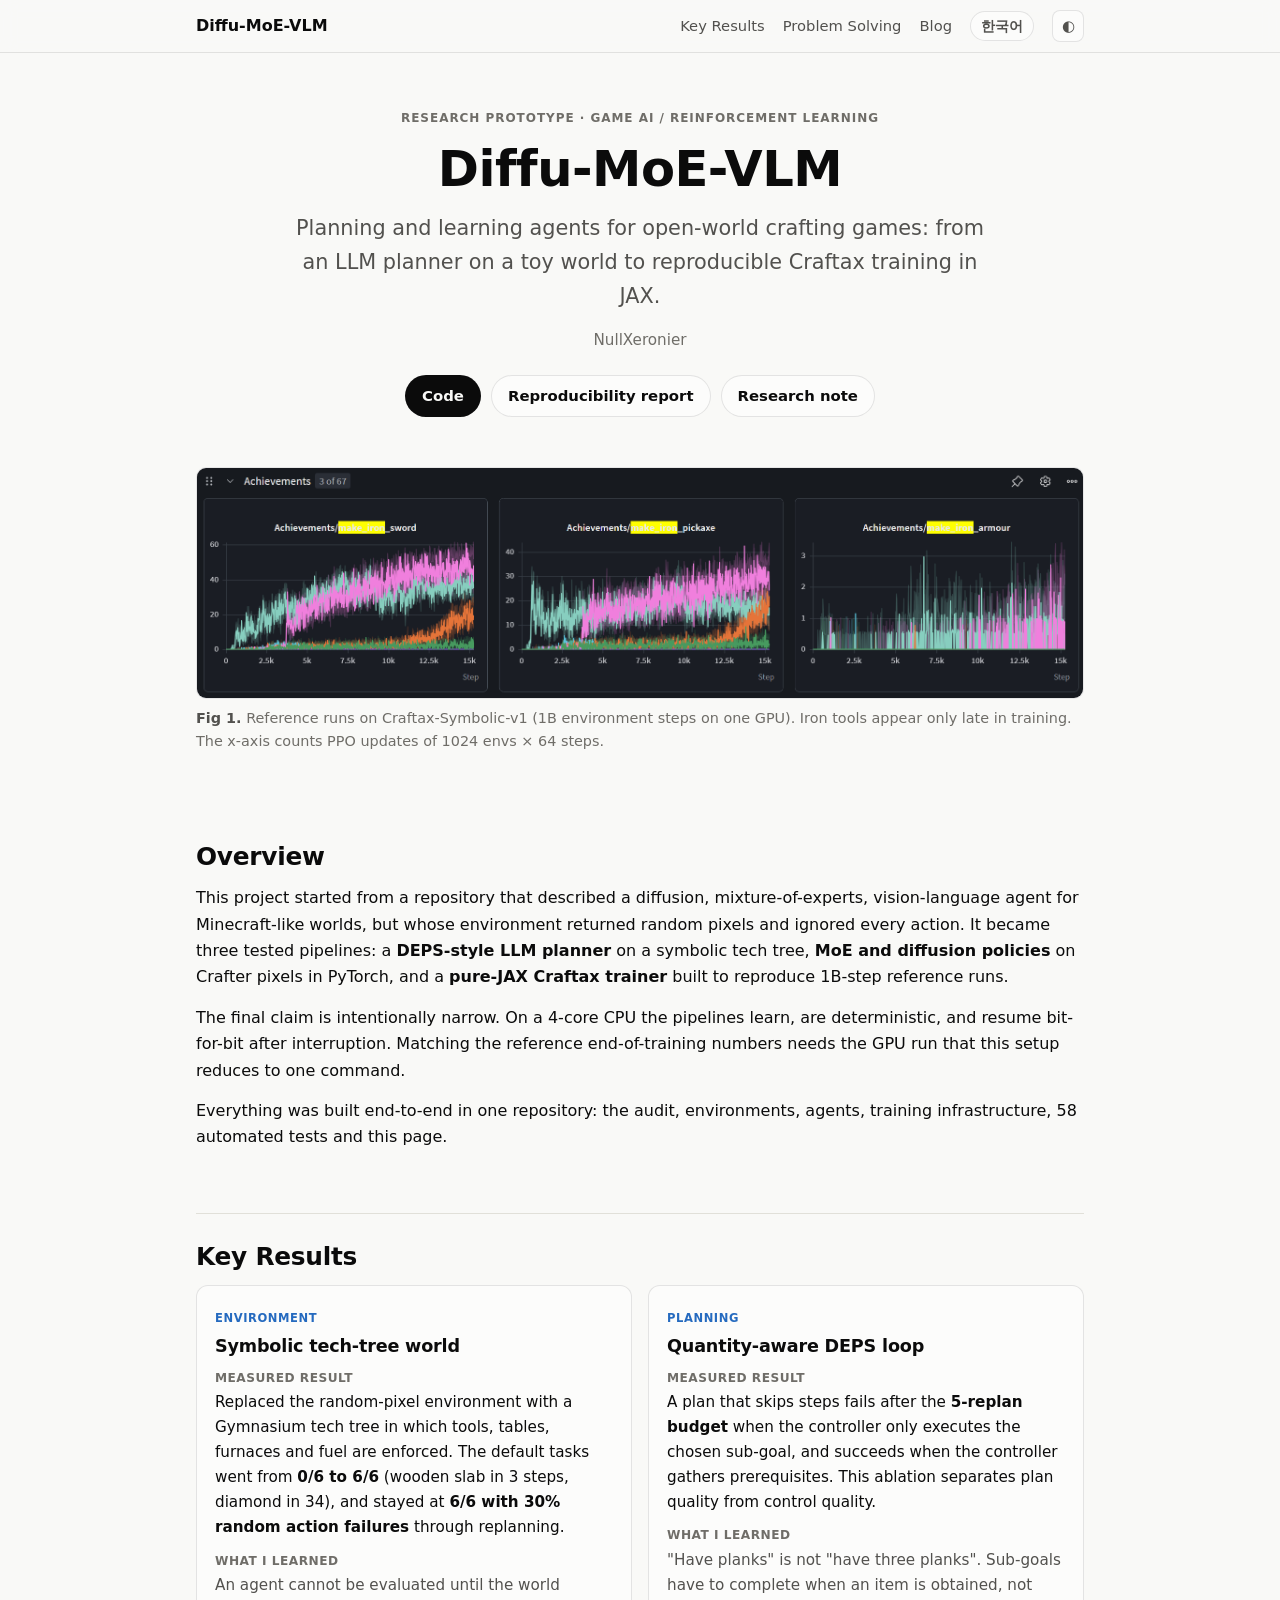
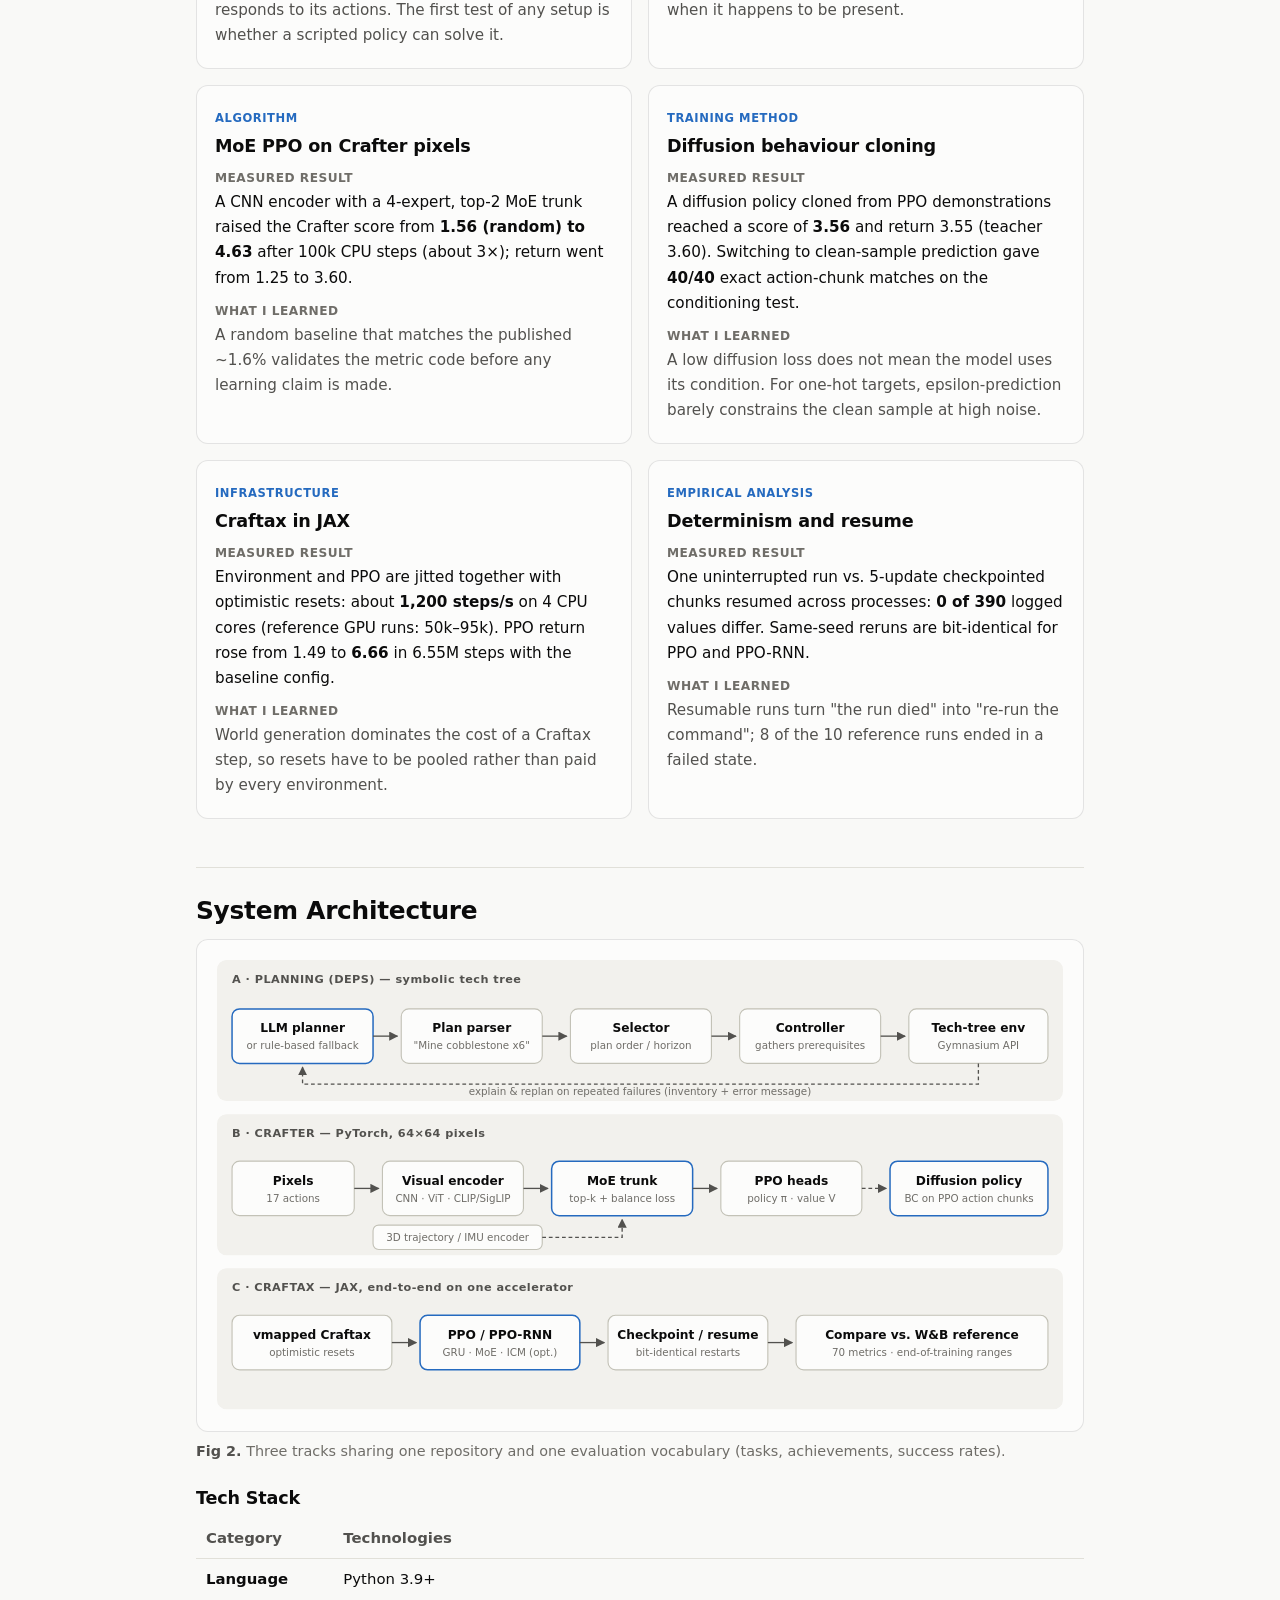
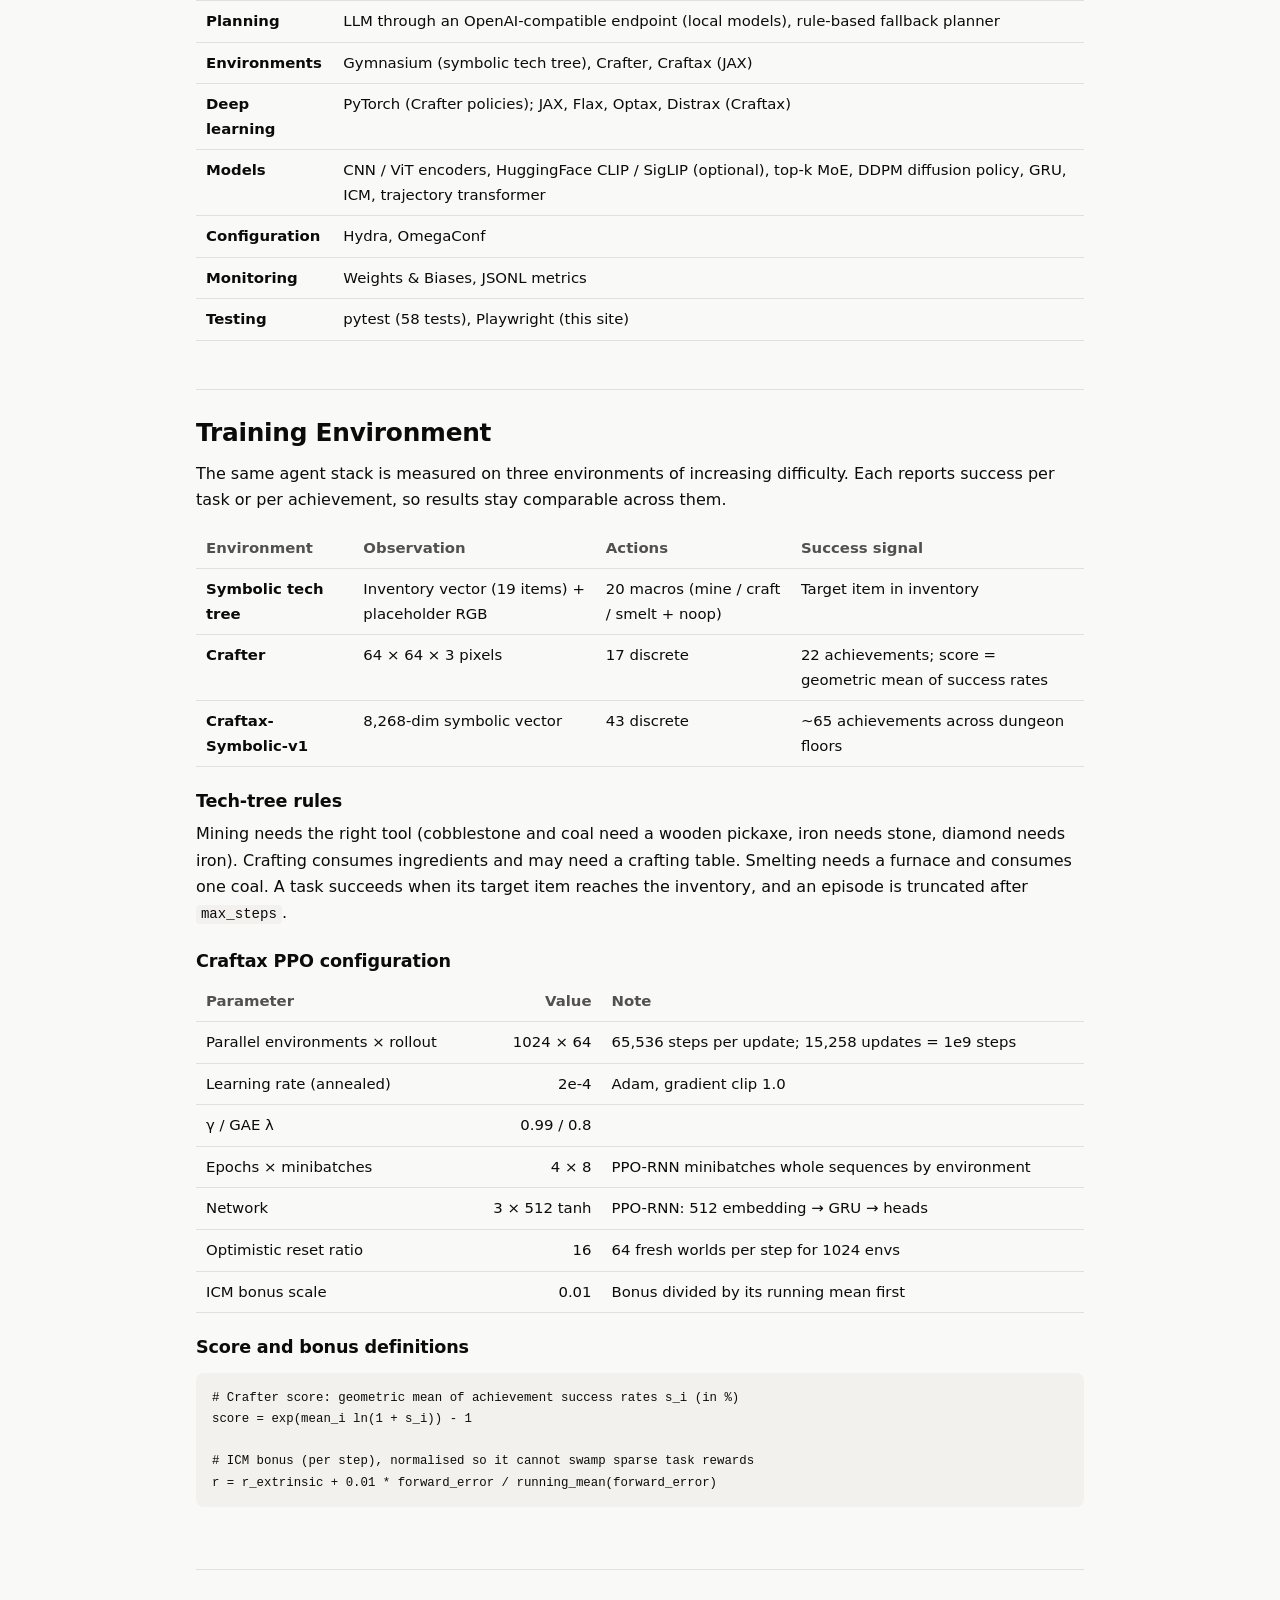
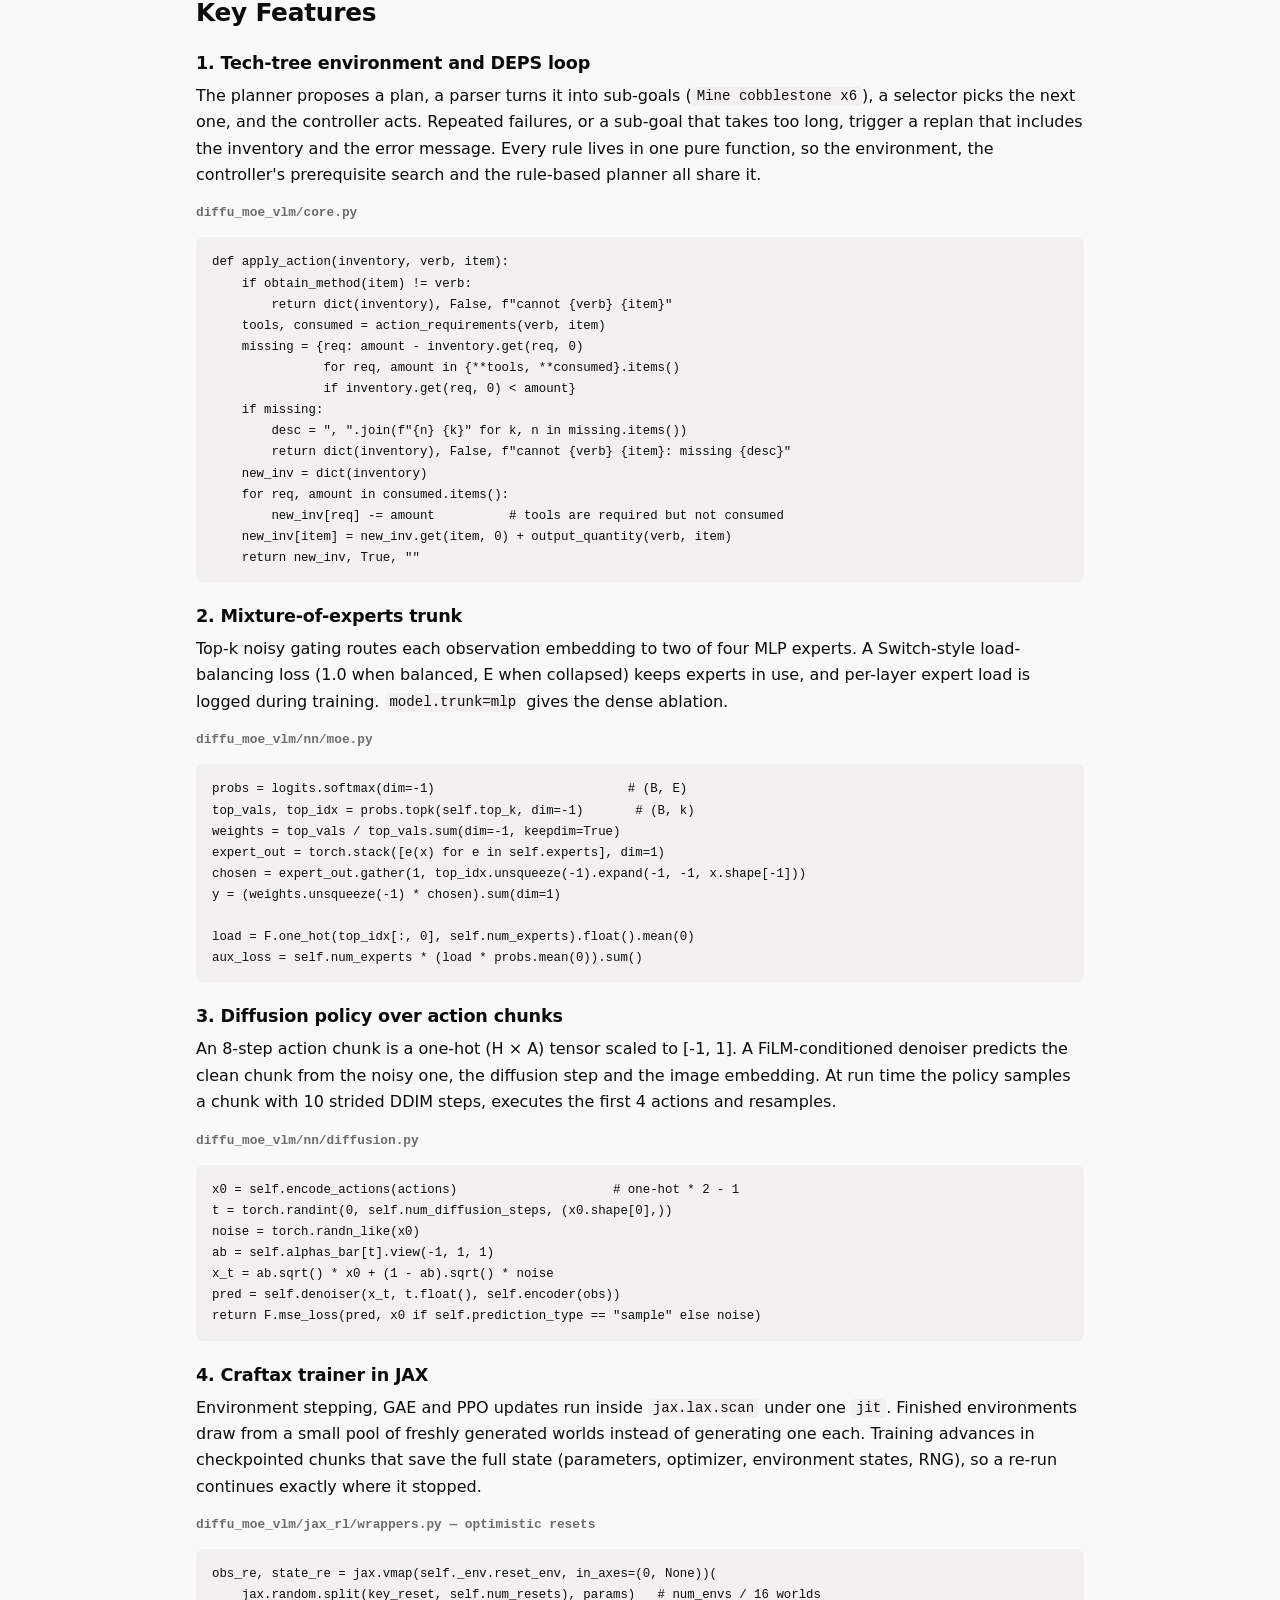
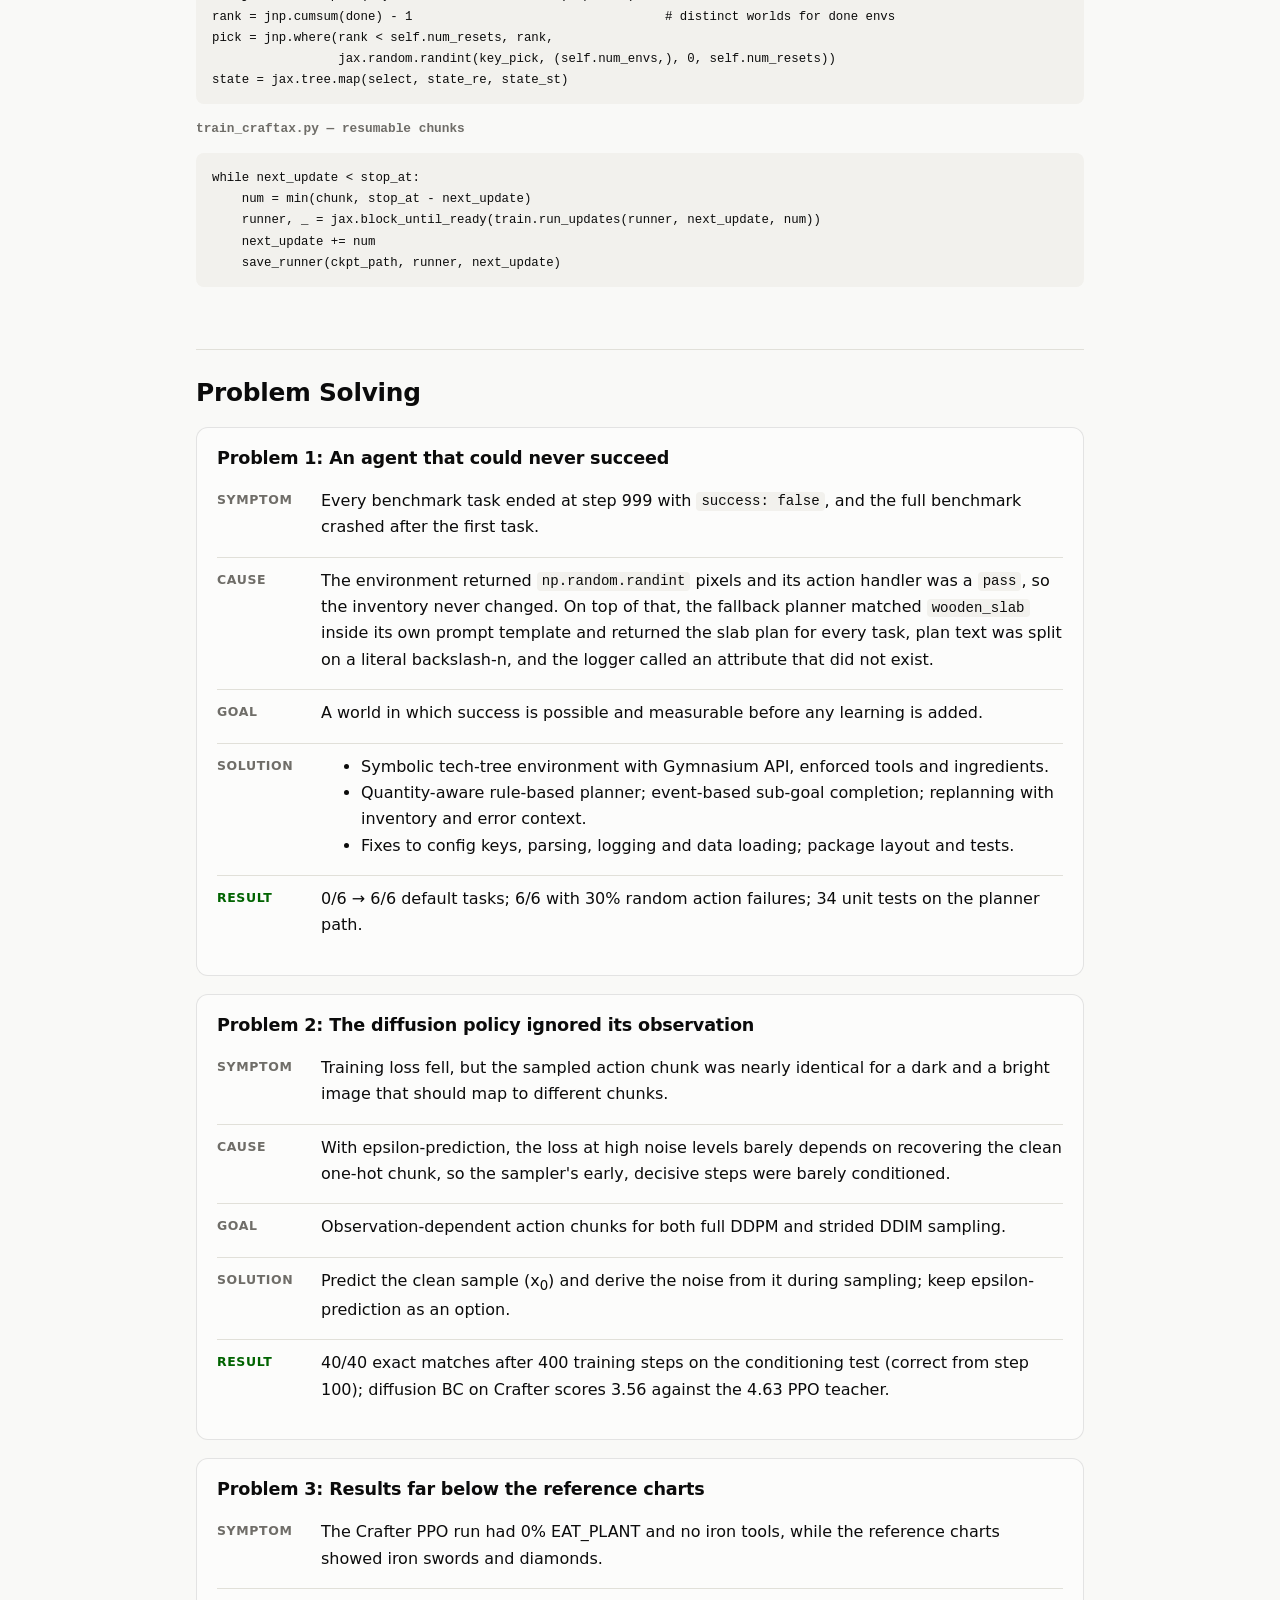
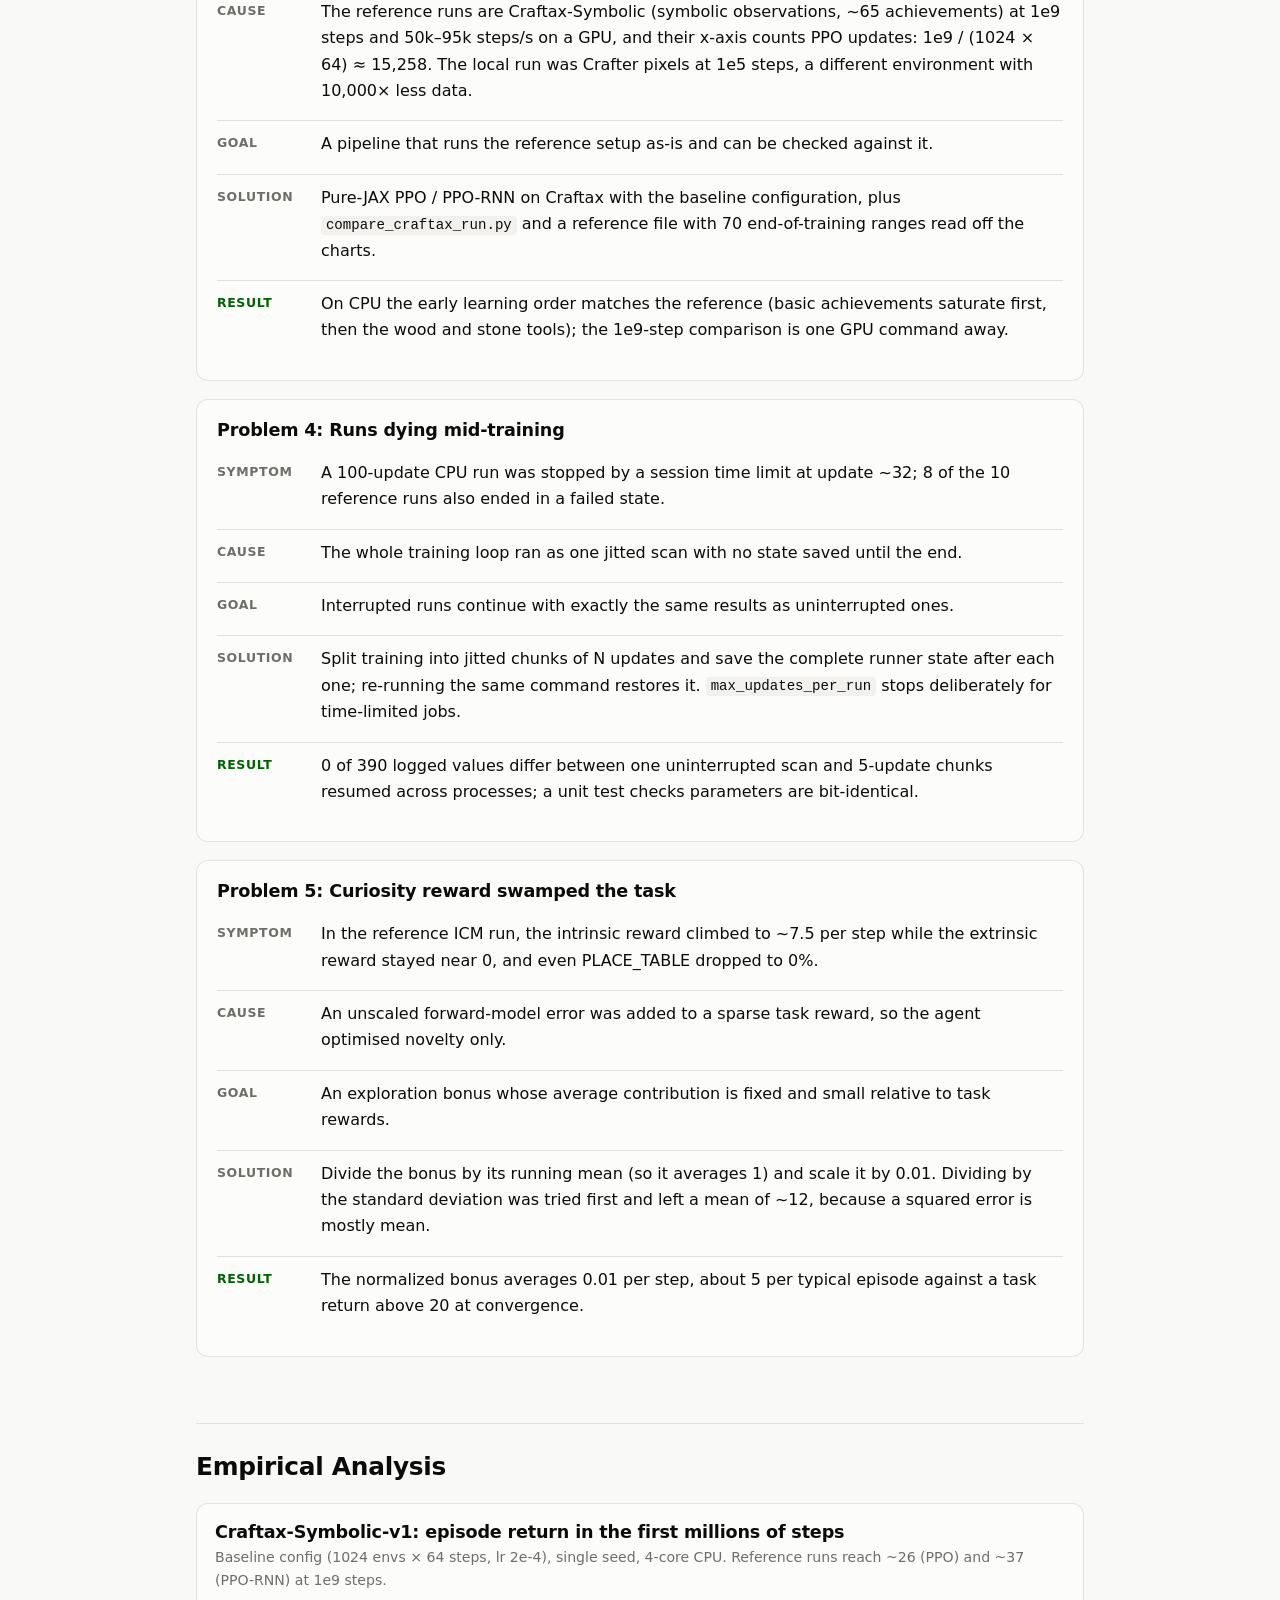
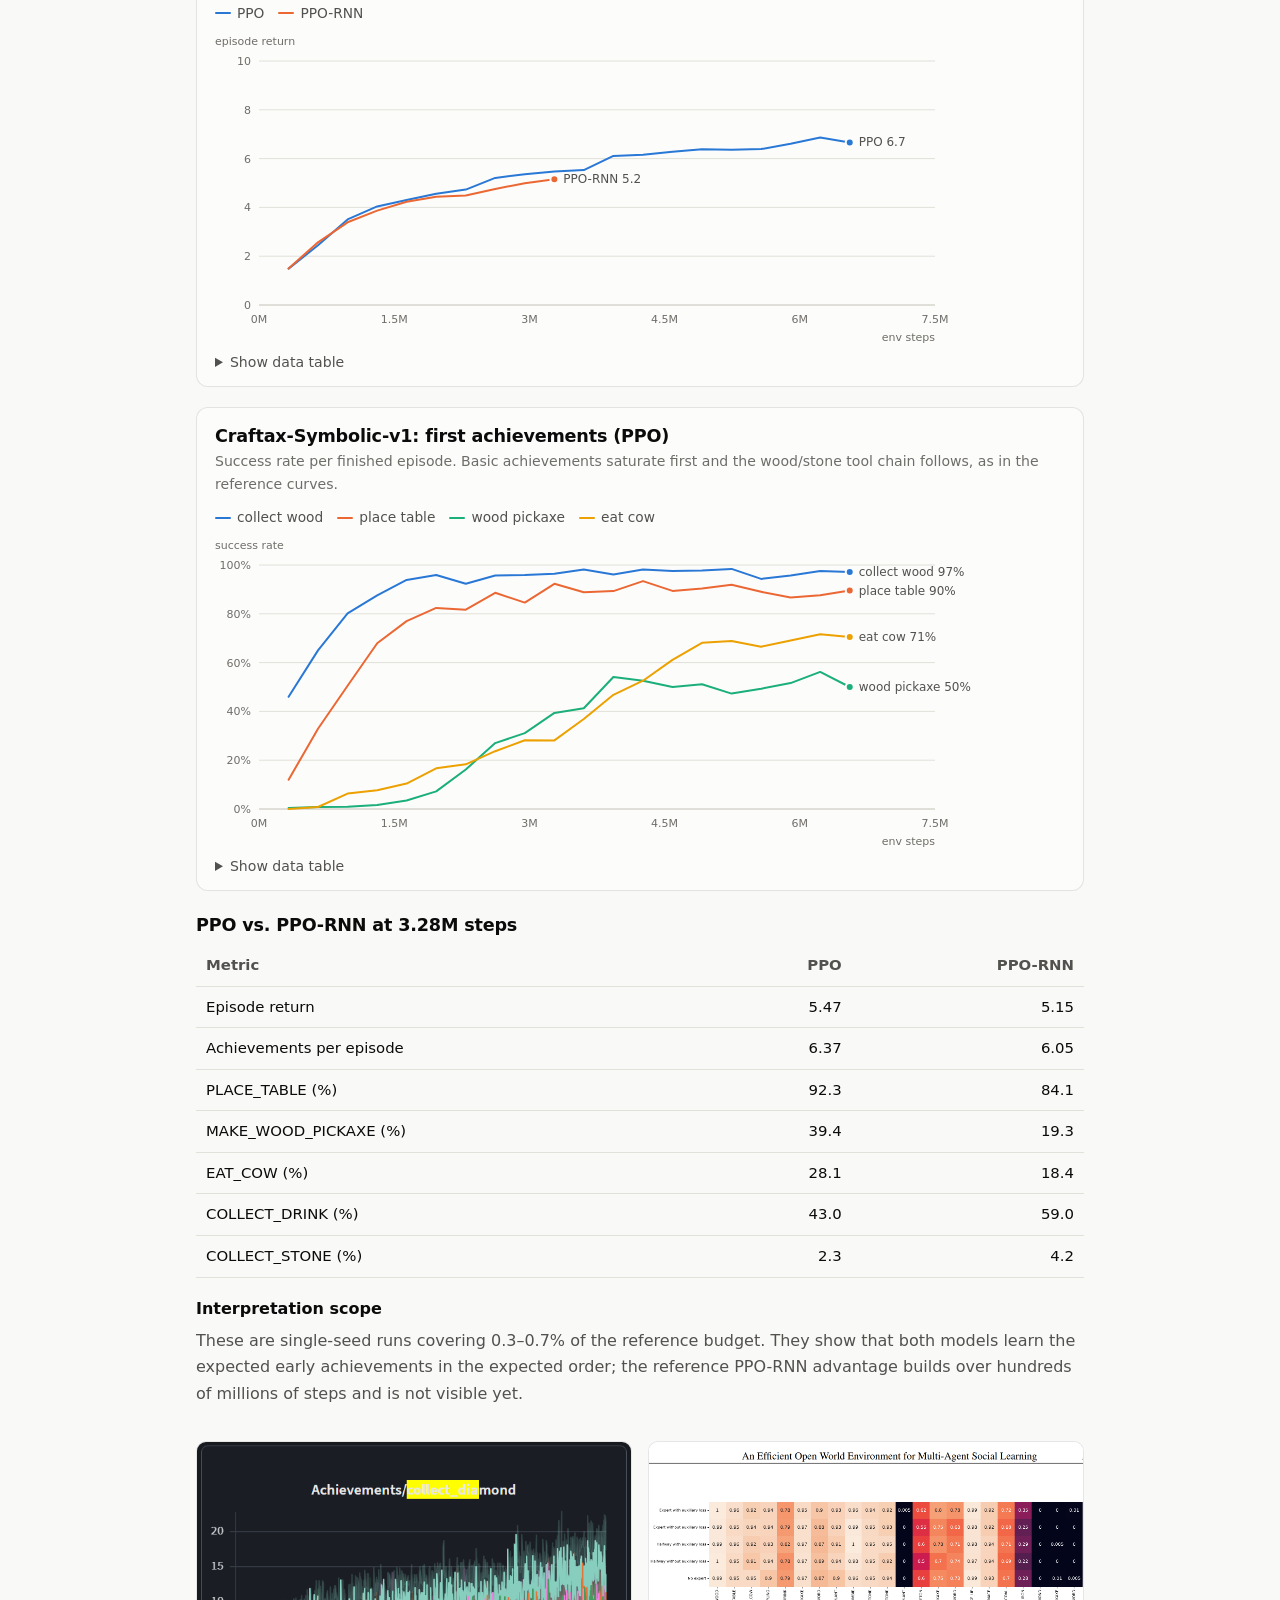
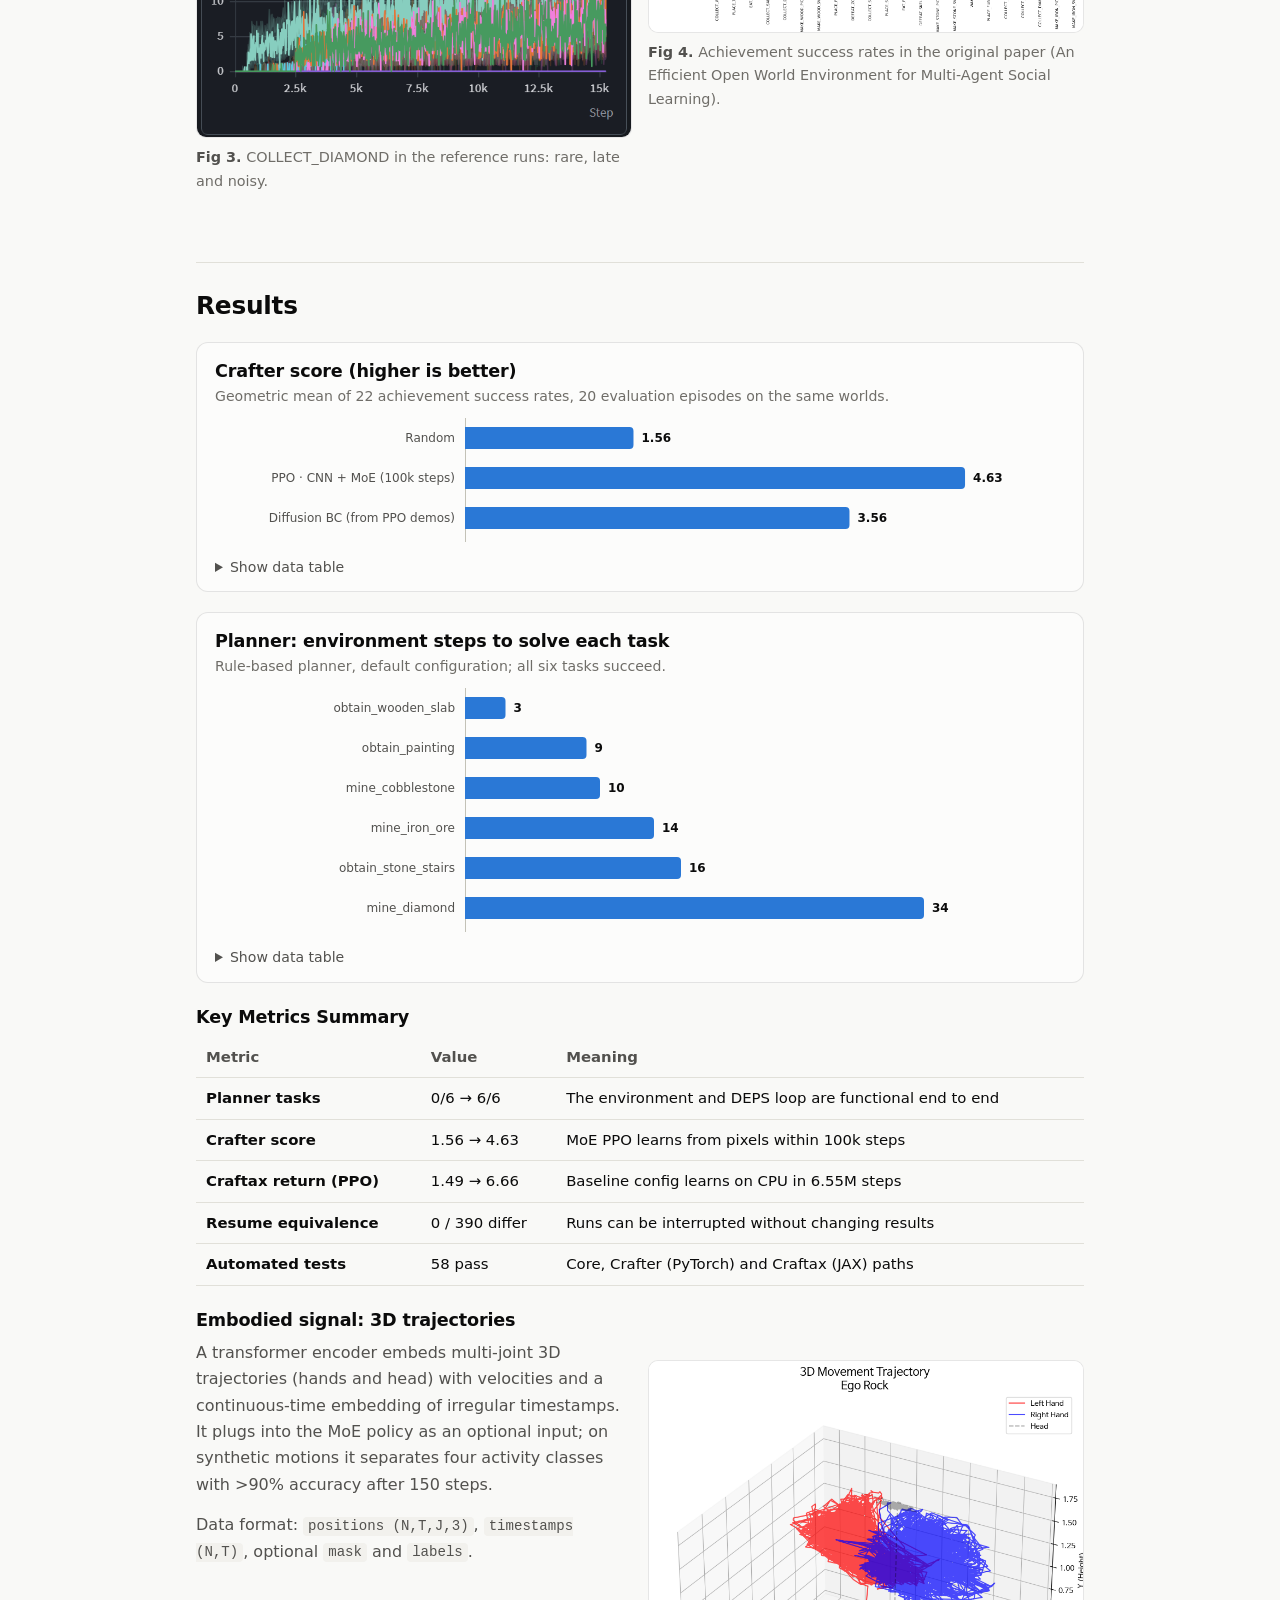
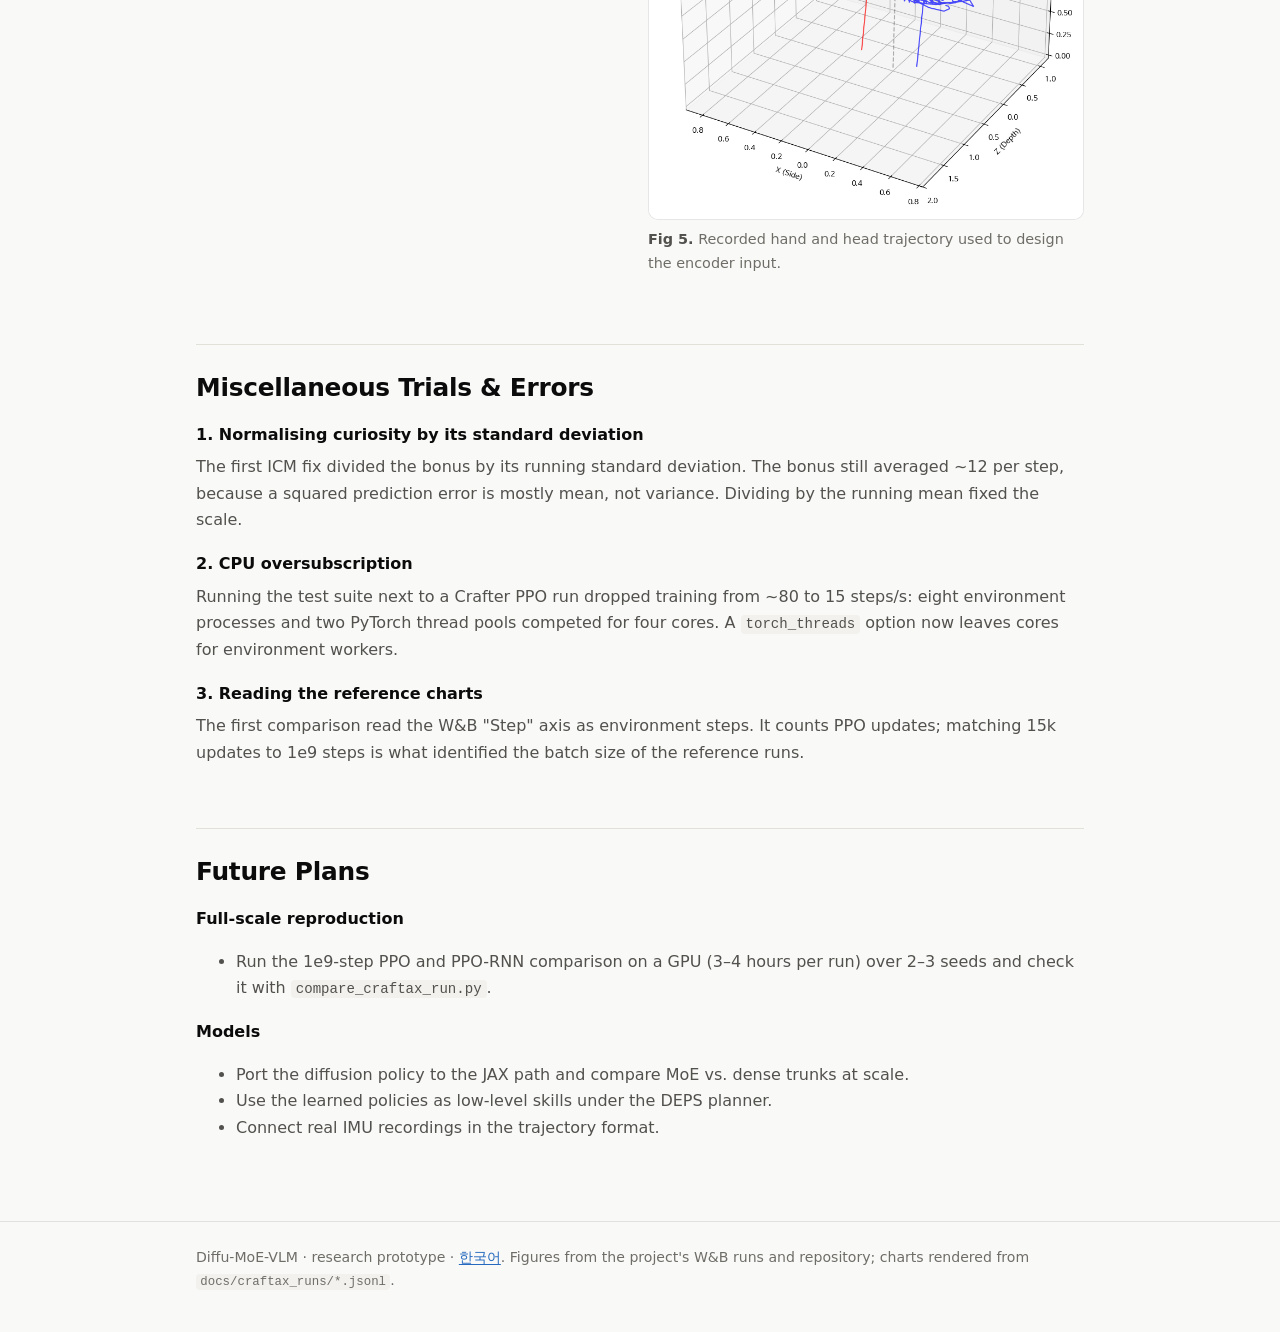
==== docs/index.html @ ada563ae "Match reference page formats and add Korean versions - Project page follows the reference project-pa" ====
<!doctype html>
<html lang="en">
<head>
<meta charset="utf-8">
<meta name="viewport" content="width=device-width, initial-scale=1">
<title>Diffu-MoE-VLM</title>
<meta name="description" content="Planning and learning agents for open-world crafting games: a DEPS-style LLM planner, MoE / diffusion policies on Crafter, and a reproducible Craftax pipeline in JAX.">
<link rel="icon" href="data:,">
<link rel="alternate" hreflang="ko" href="ko/">
<link rel="stylesheet" href="assets/site.css">
<script>try{var t=localStorage.getItem("theme");if(t)document.documentElement.setAttribute("data-theme",t);}catch(e){}</script>
</head>
<body>
<nav class="nav" aria-label="Main">
  <div class="wrap">
    <a class="brand" href="./">Diffu-MoE-VLM</a>
    <a class="link optional" href="#key-results">Key Results</a>
    <a class="link optional" href="#problem-solving">Problem Solving</a>
    <a class="link" href="blog/">Blog</a>
    <a class="lang-switch" href="ko/" hreflang="ko" lang="ko">한국어</a>
    <button class="theme-toggle" type="button" aria-label="Toggle dark mode">◐</button>
  </div>
</nav>

<header class="hero">
  <div class="wrap">
    <div class="kicker">Research prototype · Game AI / Reinforcement learning</div>
    <h1>Diffu-MoE-VLM</h1>
    <p class="subtitle">Planning and learning agents for open-world crafting games: from an LLM planner on a toy world to reproducible Craftax training in JAX.</p>
    <p class="meta">NullXeronier</p>
    <div class="buttons">
      <a class="btn primary" href="https://github.com/NullXeronier/Diffu_MoE_VLM/tree/research/prototype">Code</a>
      <a class="btn" href="https://github.com/NullXeronier/Diffu_MoE_VLM/blob/research/prototype/docs/craftax_reproducibility.md">Reproducibility report</a>
      <a class="btn" href="blog/building-diffu-moe-vlm.html">Research note</a>
    </div>
  </div>
</header>

<main class="wrap">
  <figure>
    <img src="images/achievements_make_iron.png" alt="Achievement success rates for make_iron_sword, make_iron_pickaxe and make_iron_armour over 15k PPO updates on Craftax-Symbolic-v1" width="906" height="234">
    <figcaption><span class="fig-num">Fig 1.</span> Reference runs on Craftax-Symbolic-v1 (1B environment steps on one GPU). Iron tools appear only late in training. The x-axis counts PPO updates of 1024 envs × 64 steps.</figcaption>
  </figure>

  <section id="overview">
    <h2>Overview</h2>
    <p>This project started from a repository that described a diffusion, mixture-of-experts, vision-language agent for Minecraft-like worlds, but whose environment returned random pixels and ignored every action. It became three tested pipelines: a <b>DEPS-style LLM planner</b> on a symbolic tech tree, <b>MoE and diffusion policies</b> on Crafter pixels in PyTorch, and a <b>pure-JAX Craftax trainer</b> built to reproduce 1B-step reference runs.</p>
    <p>The final claim is intentionally narrow. On a 4-core CPU the pipelines learn, are deterministic, and resume bit-for-bit after interruption. Matching the reference end-of-training numbers needs the GPU run that this setup reduces to one command.</p>
    <p>Everything was built end-to-end in one repository: the audit, environments, agents, training infrastructure, 58 automated tests and this page.</p>
  </section>

  <section id="key-results">
    <h2>Key Results</h2>
    <div class="kr-grid">
      <div class="kr">
        <span class="chip">Environment</span>
        <h3>Symbolic tech-tree world</h3>
        <div class="k">Measured result</div>
        <p>Replaced the random-pixel environment with a Gymnasium tech tree in which tools, tables, furnaces and fuel are enforced. The default tasks went from <b>0/6 to 6/6</b> (wooden slab in 3 steps, diamond in 34), and stayed at <b>6/6 with 30% random action failures</b> through replanning.</p>
        <div class="k">What I learned</div>
        <p class="learned">An agent cannot be evaluated until the world responds to its actions. The first test of any setup is whether a scripted policy can solve it.</p>
      </div>
      <div class="kr">
        <span class="chip">Planning</span>
        <h3>Quantity-aware DEPS loop</h3>
        <div class="k">Measured result</div>
        <p>A plan that skips steps fails after the <b>5-replan budget</b> when the controller only executes the chosen sub-goal, and succeeds when the controller gathers prerequisites. This ablation separates plan quality from control quality.</p>
        <div class="k">What I learned</div>
        <p class="learned">"Have planks" is not "have three planks". Sub-goals have to complete when an item is obtained, not when it happens to be present.</p>
      </div>
      <div class="kr">
        <span class="chip">Algorithm</span>
        <h3>MoE PPO on Crafter pixels</h3>
        <div class="k">Measured result</div>
        <p>A CNN encoder with a 4-expert, top-2 MoE trunk raised the Crafter score from <b>1.56 (random) to 4.63</b> after 100k CPU steps (about 3×); return went from 1.25 to 3.60.</p>
        <div class="k">What I learned</div>
        <p class="learned">A random baseline that matches the published ~1.6% validates the metric code before any learning claim is made.</p>
      </div>
      <div class="kr">
        <span class="chip">Training method</span>
        <h3>Diffusion behaviour cloning</h3>
        <div class="k">Measured result</div>
        <p>A diffusion policy cloned from PPO demonstrations reached a score of <b>3.56</b> and return 3.55 (teacher 3.60). Switching to clean-sample prediction gave <b>40/40</b> exact action-chunk matches on the conditioning test.</p>
        <div class="k">What I learned</div>
        <p class="learned">A low diffusion loss does not mean the model uses its condition. For one-hot targets, epsilon-prediction barely constrains the clean sample at high noise.</p>
      </div>
      <div class="kr">
        <span class="chip">Infrastructure</span>
        <h3>Craftax in JAX</h3>
        <div class="k">Measured result</div>
        <p>Environment and PPO are jitted together with optimistic resets: about <b>1,200 steps/s</b> on 4 CPU cores (reference GPU runs: 50k–95k). PPO return rose from 1.49 to <b>6.66</b> in 6.55M steps with the baseline config.</p>
        <div class="k">What I learned</div>
        <p class="learned">World generation dominates the cost of a Craftax step, so resets have to be pooled rather than paid by every environment.</p>
      </div>
      <div class="kr">
        <span class="chip">Empirical analysis</span>
        <h3>Determinism and resume</h3>
        <div class="k">Measured result</div>
        <p>One uninterrupted run vs. 5-update checkpointed chunks resumed across processes: <b>0 of 390</b> logged values differ. Same-seed reruns are bit-identical for PPO and PPO-RNN.</p>
        <div class="k">What I learned</div>
        <p class="learned">Resumable runs turn "the run died" into "re-run the command"; 8 of the 10 reference runs ended in a failed state.</p>
      </div>
    </div>
  </section>

  <section id="architecture">
    <h2>System Architecture</h2>
    <div class="card diagram" role="img" aria-label="System overview with three tracks: DEPS planning on a symbolic tech tree, PyTorch policies on Crafter, and JAX training on Craftax">
      <svg viewBox="0 0 900 480" xmlns="http://www.w3.org/2000/svg">
        <defs>
          <marker id="arr" viewBox="0 0 10 10" refX="9" refY="5" markerWidth="7" markerHeight="7" orient="auto-start-reverse">
            <path d="M0 0 L10 5 L0 10 z" class="head"/>
          </marker>
        </defs>
        <!-- Lane A: planning -->
        <rect class="lane" x="0" y="0" width="900" height="150" rx="10"/>
        <text class="lane-t" x="16" y="24">A · PLANNING (DEPS) — symbolic tech tree</text>
        <rect class="box accent" x="16" y="52" width="150" height="58" rx="8"/>
        <text class="t" x="91" y="77" text-anchor="middle">LLM planner</text>
        <text class="s" x="91" y="95" text-anchor="middle">or rule-based fallback</text>
        <rect class="box" x="196" y="52" width="150" height="58" rx="8"/>
        <text class="t" x="271" y="77" text-anchor="middle">Plan parser</text>
        <text class="s" x="271" y="95" text-anchor="middle">"Mine cobblestone x6"</text>
        <rect class="box" x="376" y="52" width="150" height="58" rx="8"/>
        <text class="t" x="451" y="77" text-anchor="middle">Selector</text>
        <text class="s" x="451" y="95" text-anchor="middle">plan order / horizon</text>
        <rect class="box" x="556" y="52" width="150" height="58" rx="8"/>
        <text class="t" x="631" y="77" text-anchor="middle">Controller</text>
        <text class="s" x="631" y="95" text-anchor="middle">gathers prerequisites</text>
        <rect class="box" x="736" y="52" width="148" height="58" rx="8"/>
        <text class="t" x="810" y="77" text-anchor="middle">Tech-tree env</text>
        <text class="s" x="810" y="95" text-anchor="middle">Gymnasium API</text>
        <path class="arrow" d="M166 81 H192" marker-end="url(#arr)"/>
        <path class="arrow" d="M346 81 H372" marker-end="url(#arr)"/>
        <path class="arrow" d="M526 81 H552" marker-end="url(#arr)"/>
        <path class="arrow" d="M706 81 H732" marker-end="url(#arr)"/>
        <path class="arrow dash" d="M810 110 V132 H91 V114" marker-end="url(#arr)"/>
        <text class="s" x="450" y="144" text-anchor="middle">explain &amp; replan on repeated failures (inventory + error message)</text>

        <!-- Lane B: Crafter -->
        <rect class="lane" x="0" y="164" width="900" height="150" rx="10"/>
        <text class="lane-t" x="16" y="188">B · CRAFTER — PyTorch, 64×64 pixels</text>
        <rect class="box" x="16" y="214" width="130" height="58" rx="8"/>
        <text class="t" x="81" y="239" text-anchor="middle">Pixels</text>
        <text class="s" x="81" y="257" text-anchor="middle">17 actions</text>
        <rect class="box" x="176" y="214" width="150" height="58" rx="8"/>
        <text class="t" x="251" y="239" text-anchor="middle">Visual encoder</text>
        <text class="s" x="251" y="257" text-anchor="middle">CNN · ViT · CLIP/SigLIP</text>
        <rect class="box accent" x="356" y="214" width="150" height="58" rx="8"/>
        <text class="t" x="431" y="239" text-anchor="middle">MoE trunk</text>
        <text class="s" x="431" y="257" text-anchor="middle">top-k + balance loss</text>
        <rect class="box" x="536" y="214" width="150" height="58" rx="8"/>
        <text class="t" x="611" y="239" text-anchor="middle">PPO heads</text>
        <text class="s" x="611" y="257" text-anchor="middle">policy π · value V</text>
        <rect class="box accent" x="716" y="214" width="168" height="58" rx="8"/>
        <text class="t" x="800" y="239" text-anchor="middle">Diffusion policy</text>
        <text class="s" x="800" y="257" text-anchor="middle">BC on PPO action chunks</text>
        <rect class="box" x="166" y="282" width="180" height="26" rx="6"/>
        <text class="s" x="256" y="299" text-anchor="middle">3D trajectory / IMU encoder</text>
        <path class="arrow" d="M146 243 H172" marker-end="url(#arr)"/>
        <path class="arrow" d="M326 243 H352" marker-end="url(#arr)"/>
        <path class="arrow dash" d="M346 295 H431 V276" marker-end="url(#arr)"/>
        <path class="arrow" d="M506 243 H532" marker-end="url(#arr)"/>
        <path class="arrow dash" d="M686 243 H712" marker-end="url(#arr)"/>

        <!-- Lane C: Craftax -->
        <rect class="lane" x="0" y="328" width="900" height="150" rx="10"/>
        <text class="lane-t" x="16" y="352">C · CRAFTAX — JAX, end-to-end on one accelerator</text>
        <rect class="box" x="16" y="378" width="170" height="58" rx="8"/>
        <text class="t" x="101" y="403" text-anchor="middle">vmapped Craftax</text>
        <text class="s" x="101" y="421" text-anchor="middle">optimistic resets</text>
        <rect class="box accent" x="216" y="378" width="170" height="58" rx="8"/>
        <text class="t" x="301" y="403" text-anchor="middle">PPO / PPO-RNN</text>
        <text class="s" x="301" y="421" text-anchor="middle">GRU · MoE · ICM (opt.)</text>
        <rect class="box" x="416" y="378" width="170" height="58" rx="8"/>
        <text class="t" x="501" y="403" text-anchor="middle">Checkpoint / resume</text>
        <text class="s" x="501" y="421" text-anchor="middle">bit-identical restarts</text>
        <rect class="box" x="616" y="378" width="268" height="58" rx="8"/>
        <text class="t" x="750" y="403" text-anchor="middle">Compare vs. W&amp;B reference</text>
        <text class="s" x="750" y="421" text-anchor="middle">70 metrics · end-of-training ranges</text>
        <path class="arrow" d="M186 407 H212" marker-end="url(#arr)"/>
        <path class="arrow" d="M386 407 H412" marker-end="url(#arr)"/>
        <path class="arrow" d="M586 407 H612" marker-end="url(#arr)"/>
      </svg>
    </div>
    <p class="muted" style="font-size:0.9rem;margin-top:8px"><span class="fig-num">Fig 2.</span> Three tracks sharing one repository and one evaluation vocabulary (tasks, achievements, success rates).</p>

    <h3>Tech Stack</h3>
    <div class="table-wrap">
      <table>
        <thead><tr><th>Category</th><th>Technologies</th></tr></thead>
        <tbody>
          <tr><td><b>Language</b></td><td>Python 3.9+</td></tr>
          <tr><td><b>Planning</b></td><td>LLM through an OpenAI-compatible endpoint (local models), rule-based fallback planner</td></tr>
          <tr><td><b>Environments</b></td><td>Gymnasium (symbolic tech tree), Crafter, Craftax (JAX)</td></tr>
          <tr><td><b>Deep learning</b></td><td>PyTorch (Crafter policies); JAX, Flax, Optax, Distrax (Craftax)</td></tr>
          <tr><td><b>Models</b></td><td>CNN / ViT encoders, HuggingFace CLIP / SigLIP (optional), top-k MoE, DDPM diffusion policy, GRU, ICM, trajectory transformer</td></tr>
          <tr><td><b>Configuration</b></td><td>Hydra, OmegaConf</td></tr>
          <tr><td><b>Monitoring</b></td><td>Weights &amp; Biases, JSONL metrics</td></tr>
          <tr><td><b>Testing</b></td><td>pytest (58 tests), Playwright (this site)</td></tr>
        </tbody>
      </table>
    </div>
  </section>

  <section id="environment">
    <h2>Training Environment</h2>
    <p>The same agent stack is measured on three environments of increasing difficulty. Each reports success per task or per achievement, so results stay comparable across them.</p>
    <div class="table-wrap">
      <table>
        <thead><tr><th>Environment</th><th>Observation</th><th>Actions</th><th>Success signal</th></tr></thead>
        <tbody>
          <tr><td><b>Symbolic tech tree</b></td><td>Inventory vector (19 items) + placeholder RGB</td><td>20 macros (mine / craft / smelt + noop)</td><td>Target item in inventory</td></tr>
          <tr><td><b>Crafter</b></td><td>64 × 64 × 3 pixels</td><td>17 discrete</td><td>22 achievements; score = geometric mean of success rates</td></tr>
          <tr><td><b>Craftax-Symbolic-v1</b></td><td>8,268-dim symbolic vector</td><td>43 discrete</td><td>~65 achievements across dungeon floors</td></tr>
        </tbody>
      </table>
    </div>

    <h3>Tech-tree rules</h3>
    <p>Mining needs the right tool (cobblestone and coal need a wooden pickaxe, iron needs stone, diamond needs iron). Crafting consumes ingredients and may need a crafting table. Smelting needs a furnace and consumes one coal. A task succeeds when its target item reaches the inventory, and an episode is truncated after <code>max_steps</code>.</p>

    <h3>Craftax PPO configuration</h3>
    <div class="table-wrap">
      <table>
        <thead><tr><th>Parameter</th><th class="num">Value</th><th>Note</th></tr></thead>
        <tbody>
          <tr><td>Parallel environments × rollout</td><td class="num">1024 × 64</td><td>65,536 steps per update; 15,258 updates = 1e9 steps</td></tr>
          <tr><td>Learning rate (annealed)</td><td class="num">2e-4</td><td>Adam, gradient clip 1.0</td></tr>
          <tr><td>γ / GAE λ</td><td class="num">0.99 / 0.8</td><td></td></tr>
          <tr><td>Epochs × minibatches</td><td class="num">4 × 8</td><td>PPO-RNN minibatches whole sequences by environment</td></tr>
          <tr><td>Network</td><td class="num">3 × 512 tanh</td><td>PPO-RNN: 512 embedding → GRU → heads</td></tr>
          <tr><td>Optimistic reset ratio</td><td class="num">16</td><td>64 fresh worlds per step for 1024 envs</td></tr>
          <tr><td>ICM bonus scale</td><td class="num">0.01</td><td>Bonus divided by its running mean first</td></tr>
        </tbody>
      </table>
    </div>

    <h3>Score and bonus definitions</h3>
<pre><code># Crafter score: geometric mean of achievement success rates s_i (in %)
score = exp(mean_i ln(1 + s_i)) - 1

# ICM bonus (per step), normalised so it cannot swamp sparse task rewards
r = r_extrinsic + 0.01 * forward_error / running_mean(forward_error)</code></pre>
  </section>

  <section id="key-features">
    <h2>Key Features</h2>

    <h3>1. Tech-tree environment and DEPS loop</h3>
    <p>The planner proposes a plan, a parser turns it into sub-goals (<code>Mine cobblestone x6</code>), a selector picks the next one, and the controller acts. Repeated failures, or a sub-goal that takes too long, trigger a replan that includes the inventory and the error message. Every rule lives in one pure function, so the environment, the controller's prerequisite search and the rule-based planner all share it.</p>
    <div class="code-title">diffu_moe_vlm/core.py</div>
<pre><code>def apply_action(inventory, verb, item):
    if obtain_method(item) != verb:
        return dict(inventory), False, f"cannot {verb} {item}"
    tools, consumed = action_requirements(verb, item)
    missing = {req: amount - inventory.get(req, 0)
               for req, amount in {**tools, **consumed}.items()
               if inventory.get(req, 0) &lt; amount}
    if missing:
        desc = ", ".join(f"{n} {k}" for k, n in missing.items())
        return dict(inventory), False, f"cannot {verb} {item}: missing {desc}"
    new_inv = dict(inventory)
    for req, amount in consumed.items():
        new_inv[req] -= amount          # tools are required but not consumed
    new_inv[item] = new_inv.get(item, 0) + output_quantity(verb, item)
    return new_inv, True, ""</code></pre>

    <h3>2. Mixture-of-experts trunk</h3>
    <p>Top-k noisy gating routes each observation embedding to two of four MLP experts. A Switch-style load-balancing loss (1.0 when balanced, E when collapsed) keeps experts in use, and per-layer expert load is logged during training. <code>model.trunk=mlp</code> gives the dense ablation.</p>
    <div class="code-title">diffu_moe_vlm/nn/moe.py</div>
<pre><code>probs = logits.softmax(dim=-1)                          # (B, E)
top_vals, top_idx = probs.topk(self.top_k, dim=-1)       # (B, k)
weights = top_vals / top_vals.sum(dim=-1, keepdim=True)
expert_out = torch.stack([e(x) for e in self.experts], dim=1)
chosen = expert_out.gather(1, top_idx.unsqueeze(-1).expand(-1, -1, x.shape[-1]))
y = (weights.unsqueeze(-1) * chosen).sum(dim=1)

load = F.one_hot(top_idx[:, 0], self.num_experts).float().mean(0)
aux_loss = self.num_experts * (load * probs.mean(0)).sum()</code></pre>

    <h3>3. Diffusion policy over action chunks</h3>
    <p>An 8-step action chunk is a one-hot (H × A) tensor scaled to [-1, 1]. A FiLM-conditioned denoiser predicts the clean chunk from the noisy one, the diffusion step and the image embedding. At run time the policy samples a chunk with 10 strided DDIM steps, executes the first 4 actions and resamples.</p>
    <div class="code-title">diffu_moe_vlm/nn/diffusion.py</div>
<pre><code>x0 = self.encode_actions(actions)                     # one-hot * 2 - 1
t = torch.randint(0, self.num_diffusion_steps, (x0.shape[0],))
noise = torch.randn_like(x0)
ab = self.alphas_bar[t].view(-1, 1, 1)
x_t = ab.sqrt() * x0 + (1 - ab).sqrt() * noise
pred = self.denoiser(x_t, t.float(), self.encoder(obs))
return F.mse_loss(pred, x0 if self.prediction_type == "sample" else noise)</code></pre>

    <h3>4. Craftax trainer in JAX</h3>
    <p>Environment stepping, GAE and PPO updates run inside <code>jax.lax.scan</code> under one <code>jit</code>. Finished environments draw from a small pool of freshly generated worlds instead of generating one each. Training advances in checkpointed chunks that save the full state (parameters, optimizer, environment states, RNG), so a re-run continues exactly where it stopped.</p>
    <div class="code-title">diffu_moe_vlm/jax_rl/wrappers.py — optimistic resets</div>
<pre><code>obs_re, state_re = jax.vmap(self._env.reset_env, in_axes=(0, None))(
    jax.random.split(key_reset, self.num_resets), params)   # num_envs / 16 worlds
rank = jnp.cumsum(done) - 1                                  # distinct worlds for done envs
pick = jnp.where(rank &lt; self.num_resets, rank,
                 jax.random.randint(key_pick, (self.num_envs,), 0, self.num_resets))
state = jax.tree.map(select, state_re, state_st)</code></pre>
    <div class="code-title">train_craftax.py — resumable chunks</div>
<pre><code>while next_update &lt; stop_at:
    num = min(chunk, stop_at - next_update)
    runner, _ = jax.block_until_ready(train.run_updates(runner, next_update, num))
    next_update += num
    save_runner(ckpt_path, runner, next_update)</code></pre>
  </section>

  <section id="problem-solving">
    <h2>Problem Solving</h2>

    <div class="problem">
      <h3>Problem 1: An agent that could never succeed</h3>
      <div class="step"><div class="lbl">Symptom</div><div><p>Every benchmark task ended at step 999 with <code>success: false</code>, and the full benchmark crashed after the first task.</p></div></div>
      <div class="step"><div class="lbl">Cause</div><div><p>The environment returned <code>np.random.randint</code> pixels and its action handler was a <code>pass</code>, so the inventory never changed. On top of that, the fallback planner matched <code>wooden_slab</code> inside its own prompt template and returned the slab plan for every task, plan text was split on a literal backslash-n, and the logger called an attribute that did not exist.</p></div></div>
      <div class="step"><div class="lbl">Goal</div><div><p>A world in which success is possible and measurable before any learning is added.</p></div></div>
      <div class="step"><div class="lbl">Solution</div><div><ul><li>Symbolic tech-tree environment with Gymnasium API, enforced tools and ingredients.</li><li>Quantity-aware rule-based planner; event-based sub-goal completion; replanning with inventory and error context.</li><li>Fixes to config keys, parsing, logging and data loading; package layout and tests.</li></ul></div></div>
      <div class="step result"><div class="lbl">Result</div><div><p>0/6 → 6/6 default tasks; 6/6 with 30% random action failures; 34 unit tests on the planner path.</p></div></div>
    </div>

    <div class="problem">
      <h3>Problem 2: The diffusion policy ignored its observation</h3>
      <div class="step"><div class="lbl">Symptom</div><div><p>Training loss fell, but the sampled action chunk was nearly identical for a dark and a bright image that should map to different chunks.</p></div></div>
      <div class="step"><div class="lbl">Cause</div><div><p>With epsilon-prediction, the loss at high noise levels barely depends on recovering the clean one-hot chunk, so the sampler's early, decisive steps were barely conditioned.</p></div></div>
      <div class="step"><div class="lbl">Goal</div><div><p>Observation-dependent action chunks for both full DDPM and strided DDIM sampling.</p></div></div>
      <div class="step"><div class="lbl">Solution</div><div><p>Predict the clean sample (x<sub>0</sub>) and derive the noise from it during sampling; keep epsilon-prediction as an option.</p></div></div>
      <div class="step result"><div class="lbl">Result</div><div><p>40/40 exact matches after 400 training steps on the conditioning test (correct from step 100); diffusion BC on Crafter scores 3.56 against the 4.63 PPO teacher.</p></div></div>
    </div>

    <div class="problem">
      <h3>Problem 3: Results far below the reference charts</h3>
      <div class="step"><div class="lbl">Symptom</div><div><p>The Crafter PPO run had 0% EAT_PLANT and no iron tools, while the reference charts showed iron swords and diamonds.</p></div></div>
      <div class="step"><div class="lbl">Cause</div><div><p>The reference runs are Craftax-Symbolic (symbolic observations, ~65 achievements) at 1e9 steps and 50k–95k steps/s on a GPU, and their x-axis counts PPO updates: 1e9 / (1024 × 64) ≈ 15,258. The local run was Crafter pixels at 1e5 steps, a different environment with 10,000× less data.</p></div></div>
      <div class="step"><div class="lbl">Goal</div><div><p>A pipeline that runs the reference setup as-is and can be checked against it.</p></div></div>
      <div class="step"><div class="lbl">Solution</div><div><p>Pure-JAX PPO / PPO-RNN on Craftax with the baseline configuration, plus <code>compare_craftax_run.py</code> and a reference file with 70 end-of-training ranges read off the charts.</p></div></div>
      <div class="step result"><div class="lbl">Result</div><div><p>On CPU the early learning order matches the reference (basic achievements saturate first, then the wood and stone tools); the 1e9-step comparison is one GPU command away.</p></div></div>
    </div>

    <div class="problem">
      <h3>Problem 4: Runs dying mid-training</h3>
      <div class="step"><div class="lbl">Symptom</div><div><p>A 100-update CPU run was stopped by a session time limit at update ~32; 8 of the 10 reference runs also ended in a failed state.</p></div></div>
      <div class="step"><div class="lbl">Cause</div><div><p>The whole training loop ran as one jitted scan with no state saved until the end.</p></div></div>
      <div class="step"><div class="lbl">Goal</div><div><p>Interrupted runs continue with exactly the same results as uninterrupted ones.</p></div></div>
      <div class="step"><div class="lbl">Solution</div><div><p>Split training into jitted chunks of N updates and save the complete runner state after each one; re-running the same command restores it. <code>max_updates_per_run</code> stops deliberately for time-limited jobs.</p></div></div>
      <div class="step result"><div class="lbl">Result</div><div><p>0 of 390 logged values differ between one uninterrupted scan and 5-update chunks resumed across processes; a unit test checks parameters are bit-identical.</p></div></div>
    </div>

    <div class="problem">
      <h3>Problem 5: Curiosity reward swamped the task</h3>
      <div class="step"><div class="lbl">Symptom</div><div><p>In the reference ICM run, the intrinsic reward climbed to ~7.5 per step while the extrinsic reward stayed near 0, and even PLACE_TABLE dropped to 0%.</p></div></div>
      <div class="step"><div class="lbl">Cause</div><div><p>An unscaled forward-model error was added to a sparse task reward, so the agent optimised novelty only.</p></div></div>
      <div class="step"><div class="lbl">Goal</div><div><p>An exploration bonus whose average contribution is fixed and small relative to task rewards.</p></div></div>
      <div class="step"><div class="lbl">Solution</div><div><p>Divide the bonus by its running mean (so it averages 1) and scale it by 0.01. Dividing by the standard deviation was tried first and left a mean of ~12, because a squared error is mostly mean.</p></div></div>
      <div class="step result"><div class="lbl">Result</div><div><p>The normalized bonus averages 0.01 per step, about 5 per typical episode against a task return above 20 at convergence.</p></div></div>
    </div>
  </section>

  <section id="analysis">
    <h2>Empirical Analysis</h2>
    <div class="chart-card">
      <h3>Craftax-Symbolic-v1: episode return in the first millions of steps</h3>
      <p class="sub">Baseline config (1024 envs × 64 steps, lr 2e-4), single seed, 4-core CPU. Reference runs reach ~26 (PPO) and ~37 (PPO-RNN) at 1e9 steps.</p>
      <div class="chart" id="chart-return"></div>
    </div>
    <div class="chart-card">
      <h3>Craftax-Symbolic-v1: first achievements (PPO)</h3>
      <p class="sub">Success rate per finished episode. Basic achievements saturate first and the wood/stone tool chain follows, as in the reference curves.</p>
      <div class="chart" id="chart-ach"></div>
    </div>

    <h3>PPO vs. PPO-RNN at 3.28M steps</h3>
    <div class="table-wrap">
      <table>
        <thead><tr><th>Metric</th><th class="num">PPO</th><th class="num">PPO-RNN</th></tr></thead>
        <tbody>
          <tr><td>Episode return</td><td class="num">5.47</td><td class="num">5.15</td></tr>
          <tr><td>Achievements per episode</td><td class="num">6.37</td><td class="num">6.05</td></tr>
          <tr><td>PLACE_TABLE (%)</td><td class="num">92.3</td><td class="num">84.1</td></tr>
          <tr><td>MAKE_WOOD_PICKAXE (%)</td><td class="num">39.4</td><td class="num">19.3</td></tr>
          <tr><td>EAT_COW (%)</td><td class="num">28.1</td><td class="num">18.4</td></tr>
          <tr><td>COLLECT_DRINK (%)</td><td class="num">43.0</td><td class="num">59.0</td></tr>
          <tr><td>COLLECT_STONE (%)</td><td class="num">2.3</td><td class="num">4.2</td></tr>
        </tbody>
      </table>
    </div>
    <h4>Interpretation scope</h4>
    <p class="ink-2">These are single-seed runs covering 0.3–0.7% of the reference budget. They show that both models learn the expected early achievements in the expected order; the reference PPO-RNN advantage builds over hundreds of millions of steps and is not visible yet.</p>
    <div class="grid-2">
      <figure>
        <img src="images/achievements_collect_diamond.png" alt="COLLECT_DIAMOND success rate over 15k updates in the reference runs" width="619" height="421">
        <figcaption><span class="fig-num">Fig 3.</span> COLLECT_DIAMOND in the reference runs: rare, late and noisy.</figcaption>
      </figure>
      <figure>
        <img src="images/paper_achievements_heatmap.png" alt="Heatmap of achievement success rates from the original multi-agent paper" width="1684" height="735">
        <figcaption><span class="fig-num">Fig 4.</span> Achievement success rates in the original paper (An Efficient Open World Environment for Multi-Agent Social Learning).</figcaption>
      </figure>
    </div>
  </section>

  <section id="results">
    <h2>Results</h2>
    <div class="chart-card">
      <h3>Crafter score (higher is better)</h3>
      <p class="sub">Geometric mean of 22 achievement success rates, 20 evaluation episodes on the same worlds.</p>
      <div class="chart" id="chart-crafter"></div>
    </div>
    <div class="chart-card">
      <h3>Planner: environment steps to solve each task</h3>
      <p class="sub">Rule-based planner, default configuration; all six tasks succeed.</p>
      <div class="chart" id="chart-planner"></div>
    </div>

    <h3>Key Metrics Summary</h3>
    <div class="table-wrap">
      <table>
        <thead><tr><th>Metric</th><th>Value</th><th>Meaning</th></tr></thead>
        <tbody>
          <tr><td><b>Planner tasks</b></td><td>0/6 → 6/6</td><td>The environment and DEPS loop are functional end to end</td></tr>
          <tr><td><b>Crafter score</b></td><td>1.56 → 4.63</td><td>MoE PPO learns from pixels within 100k steps</td></tr>
          <tr><td><b>Craftax return (PPO)</b></td><td>1.49 → 6.66</td><td>Baseline config learns on CPU in 6.55M steps</td></tr>
          <tr><td><b>Resume equivalence</b></td><td>0 / 390 differ</td><td>Runs can be interrupted without changing results</td></tr>
          <tr><td><b>Automated tests</b></td><td>58 pass</td><td>Core, Crafter (PyTorch) and Craftax (JAX) paths</td></tr>
        </tbody>
      </table>
    </div>

    <h3>Embodied signal: 3D trajectories</h3>
    <div class="grid-2">
      <div>
        <p class="ink-2">A transformer encoder embeds multi-joint 3D trajectories (hands and head) with velocities and a continuous-time embedding of irregular timestamps. It plugs into the MoE policy as an optional input; on synthetic motions it separates four activity classes with &gt;90% accuracy after 150 steps.</p>
        <p class="ink-2">Data format: <code>positions (N,T,J,3)</code>, <code>timestamps (N,T)</code>, optional <code>mask</code> and <code>labels</code>.</p>
      </div>
      <figure>
        <img src="images/trajectory_3d.png" alt="3D movement trajectory of left hand, right hand and head" width="794" height="839">
        <figcaption><span class="fig-num">Fig 5.</span> Recorded hand and head trajectory used to design the encoder input.</figcaption>
      </figure>
    </div>
  </section>

  <section id="trials">
    <h2>Miscellaneous Trials &amp; Errors</h2>
    <h4>1. Normalising curiosity by its standard deviation</h4>
    <p class="ink-2">The first ICM fix divided the bonus by its running standard deviation. The bonus still averaged ~12 per step, because a squared prediction error is mostly mean, not variance. Dividing by the running mean fixed the scale.</p>
    <h4>2. CPU oversubscription</h4>
    <p class="ink-2">Running the test suite next to a Crafter PPO run dropped training from ~80 to 15 steps/s: eight environment processes and two PyTorch thread pools competed for four cores. A <code>torch_threads</code> option now leaves cores for environment workers.</p>
    <h4>3. Reading the reference charts</h4>
    <p class="ink-2">The first comparison read the W&amp;B "Step" axis as environment steps. It counts PPO updates; matching 15k updates to 1e9 steps is what identified the batch size of the reference runs.</p>
  </section>

  <section id="future">
    <h2>Future Plans</h2>
    <h4>Full-scale reproduction</h4>
    <ul class="ink-2">
      <li>Run the 1e9-step PPO and PPO-RNN comparison on a GPU (3–4 hours per run) over 2–3 seeds and check it with <code>compare_craftax_run.py</code>.</li>
    </ul>
    <h4>Models</h4>
    <ul class="ink-2">
      <li>Port the diffusion policy to the JAX path and compare MoE vs. dense trunks at scale.</li>
      <li>Use the learned policies as low-level skills under the DEPS planner.</li>
      <li>Connect real IMU recordings in the trajectory format.</li>
    </ul>
  </section>
</main>

<footer>
  <div class="wrap">Diffu-MoE-VLM · research prototype · <a href="ko/" hreflang="ko">한국어</a>. Figures from the project's W&amp;B runs and repository; charts rendered from <code>docs/craftax_runs/*.jsonl</code>.</div>
</footer>

<script src="assets/data.js"></script>
<script src="assets/site.js"></script>
<script src="assets/project-charts.js"></script>
</body>
</html>
---- docs/assets/site.css ----
/* Diffu-MoE-VLM project site: shared styles (light + dark) */
:root {
  color-scheme: light;
  --page: #f9f9f7;
  --surface: #fcfcfb;
  --surface-2: #f2f1ed;
  --ink: #0b0b0b;
  --ink-2: #52514e;
  --muted: #6f6d68;
  --grid: #e1e0d9;
  --axis: #c3c2b7;
  --border: rgba(11, 11, 11, 0.10);
  --accent: #256abf;
  --accent-ink: #ffffff;
  --code-bg: #f2f1ed;
  --callout: #eef4fc;
  --callout-warn: #fdf3e2;
  --series-1: #2a78d6;
  --series-2: #eb6834;
  --series-3: #1baf7a;
  --series-4: #eda100;
  --good: #006300;
}
@media (prefers-color-scheme: dark) {
  :root:not([data-theme="light"]) {
    color-scheme: dark;
    --page: #0d0d0d;
    --surface: #1a1a19;
    --surface-2: #232321;
    --ink: #ffffff;
    --ink-2: #c3c2b7;
    --muted: #9a988f;
    --grid: #2c2c2a;
    --axis: #383835;
    --border: rgba(255, 255, 255, 0.10);
    --accent: #5598e7;
    --accent-ink: #0b0b0b;
    --code-bg: #232321;
    --callout: #16243a;
    --callout-warn: #2e2412;
    --series-1: #3987e5;
    --series-2: #d95926;
    --series-3: #199e70;
    --series-4: #c98500;
    --good: #0ca30c;
  }
}
:root[data-theme="dark"] {
  color-scheme: dark;
  --page: #0d0d0d;
  --surface: #1a1a19;
  --surface-2: #232321;
  --ink: #ffffff;
  --ink-2: #c3c2b7;
  --muted: #9a988f;
  --grid: #2c2c2a;
  --axis: #383835;
  --border: rgba(255, 255, 255, 0.10);
  --accent: #5598e7;
  --accent-ink: #0b0b0b;
  --code-bg: #232321;
  --callout: #16243a;
  --callout-warn: #2e2412;
  --series-1: #3987e5;
  --series-2: #d95926;
  --series-3: #199e70;
  --series-4: #c98500;
  --good: #0ca30c;
}

* { box-sizing: border-box; }
html { -webkit-text-size-adjust: 100%; }
body {
  margin: 0;
  background: var(--page);
  color: var(--ink);
  font: 16px/1.65 system-ui, -apple-system, "Segoe UI", Roboto, "Noto Sans KR", sans-serif;
}
a { color: var(--accent); text-underline-offset: 2px; }
img { max-width: 100%; height: auto; display: block; }
code, pre, kbd { font-family: ui-monospace, SFMono-Regular, Menlo, Consolas, monospace; font-size: 0.88em; }
code { background: var(--code-bg); padding: 0.1em 0.35em; border-radius: 4px; }
pre { background: var(--code-bg); padding: 14px 16px; border-radius: 8px; overflow-x: auto; line-height: 1.5; }
pre code { background: none; padding: 0; }

/* Layout */
.wrap { max-width: 920px; margin: 0 auto; padding: 0 16px; }
.wrap.narrow { max-width: 760px; }
section { padding: 40px 0 8px; }
h1, h2, h3 { line-height: 1.25; letter-spacing: -0.01em; }
h2 { font-size: 1.55rem; margin: 0 0 12px; }
h3 { font-size: 1.1rem; margin: 24px 0 8px; }
p { margin: 0 0 14px; }
.muted { color: var(--muted); }
.ink-2 { color: var(--ink-2); }
.kicker { text-transform: uppercase; letter-spacing: 0.08em; font-size: 0.75rem; font-weight: 600; color: var(--muted); }

/* Top nav */
.nav { position: sticky; top: 0; z-index: 10; background: color-mix(in srgb, var(--page) 88%, transparent);
  backdrop-filter: blur(8px); border-bottom: 1px solid var(--border); }
.nav .wrap { display: flex; align-items: center; gap: 18px; height: 52px; }
.nav .brand { font-weight: 700; color: var(--ink); text-decoration: none; margin-right: auto; }
.nav a.link { color: var(--ink-2); text-decoration: none; font-size: 0.92rem; }
.nav a.link:hover { color: var(--ink); }
.theme-toggle { border: 1px solid var(--border); background: var(--surface); color: var(--ink-2); border-radius: 8px;
  height: 32px; width: 32px; cursor: pointer; font-size: 15px; }
@media (max-width: 560px) { .nav a.link.optional { display: none; } }

/* Hero */
.hero { padding: 56px 0 24px; text-align: center; }
.hero h1 { font-size: clamp(2rem, 6vw, 3.1rem); margin: 10px 0 10px; }
.hero .subtitle { font-size: clamp(1.05rem, 2.6vw, 1.3rem); color: var(--ink-2); max-width: 720px; margin: 0 auto 14px; }
.hero .meta { color: var(--muted); font-size: 0.95rem; }
.buttons { display: flex; flex-wrap: wrap; justify-content: center; gap: 10px; margin: 22px 0 6px; }
.btn { display: inline-flex; align-items: center; gap: 8px; padding: 8px 16px; border-radius: 999px; text-decoration: none;
  font-weight: 600; font-size: 0.93rem; border: 1px solid var(--border); color: var(--ink); background: var(--surface); }
.btn.primary { background: var(--ink); color: var(--page); border-color: transparent; }
.btn:hover { filter: brightness(0.96); }

/* Cards, figures, callouts */
.card { background: var(--surface); border: 1px solid var(--border); border-radius: 12px; padding: 20px; }
.tldr { border-left: 4px solid var(--accent); }
.tldr ul { margin: 6px 0 0; padding-left: 20px; }
figure { margin: 20px 0; }
figure img { border-radius: 10px; border: 1px solid var(--border); background: #fff; }
figcaption { color: var(--muted); font-size: 0.9rem; margin-top: 8px; }
.callout { display: flex; gap: 12px; background: var(--callout); border-radius: 10px; padding: 14px 16px; margin: 16px 0; }
.callout.warn { background: var(--callout-warn); }
.callout .icon { flex: none; font-weight: 700; }
.grid-2 { display: grid; grid-template-columns: repeat(auto-fit, minmax(260px, 1fr)); gap: 16px; }
.grid-3 { display: grid; grid-template-columns: repeat(auto-fit, minmax(220px, 1fr)); gap: 16px; }
.card h3 { margin-top: 0; }
.tag { display: inline-block; font-size: 0.75rem; font-weight: 600; padding: 2px 8px; border-radius: 999px;
  background: var(--surface-2); color: var(--ink-2); margin-right: 6px; }

/* Stat tiles */
.stats { display: grid; grid-template-columns: repeat(auto-fit, minmax(190px, 1fr)); gap: 12px; margin: 24px 0 8px; }
.stat { background: var(--surface); border: 1px solid var(--border); border-radius: 12px; padding: 16px; }
.stat .label { color: var(--ink-2); font-size: 0.88rem; }
.stat .value { font-size: 2rem; font-weight: 650; line-height: 1.2; margin: 4px 0; }
.stat .delta { font-size: 0.85rem; color: var(--muted); }
.stat .delta.good { color: var(--good); }

/* Tables */
.table-wrap { overflow-x: auto; }
table { border-collapse: collapse; width: 100%; font-size: 0.93rem; }
th, td { text-align: left; padding: 8px 10px; border-bottom: 1px solid var(--grid); vertical-align: top; }
th { color: var(--ink-2); font-weight: 600; }
td.num, th.num { text-align: right; font-variant-numeric: tabular-nums; }

/* Charts */
.chart-card { background: var(--surface); border: 1px solid var(--border); border-radius: 12px; padding: 18px 18px 12px; margin: 20px 0; }
.chart-card h3 { margin: 0 0 2px; }
.chart-card .sub { color: var(--muted); font-size: 0.88rem; margin: 0 0 10px; }
.chart { position: relative; width: 100%; }
.chart svg { display: block; width: 100%; height: auto; overflow: visible; }
.chart .axis-text { fill: var(--muted); font-size: 11px; font-variant-numeric: tabular-nums; }
.chart .label-text { fill: var(--ink-2); font-size: 12px; }
.chart .value-text { fill: var(--ink); font-size: 12px; font-weight: 600; font-variant-numeric: tabular-nums; }
.chart .gridline { stroke: var(--grid); stroke-width: 1; }
.chart .baseline { stroke: var(--axis); stroke-width: 1; }
.chart .crosshair { stroke: var(--axis); stroke-width: 1; }
.legend { display: flex; flex-wrap: wrap; gap: 14px; margin: 0 0 8px; font-size: 0.86rem; color: var(--ink-2); }
.legend .key { display: inline-flex; align-items: center; gap: 6px; }
.legend .swatch-line { width: 16px; height: 2px; border-radius: 2px; display: inline-block; }
.legend .swatch-rect { width: 10px; height: 10px; border-radius: 2px; display: inline-block; }
.tooltip { position: absolute; pointer-events: none; background: var(--surface); border: 1px solid var(--border);
  box-shadow: 0 4px 16px rgba(0, 0, 0, 0.12); border-radius: 8px; padding: 8px 10px; font-size: 12px; min-width: 140px;
  opacity: 0; transition: opacity 0.08s; z-index: 5; }
.tooltip .t-head { color: var(--muted); margin-bottom: 4px; }
.tooltip .t-row { display: flex; align-items: center; gap: 8px; }
.tooltip .t-row b { font-variant-numeric: tabular-nums; }
.tooltip .t-key { width: 12px; height: 2px; border-radius: 2px; }
details.table-view { margin-top: 8px; font-size: 0.88rem; }
details.table-view summary { cursor: pointer; color: var(--ink-2); }

/* Diagram */
.diagram svg { width: 100%; height: auto; display: block; }
.diagram .box { fill: var(--surface); stroke: var(--axis); stroke-width: 1.2; }
.diagram .box.accent { stroke: var(--accent); stroke-width: 1.6; }
.diagram .lane { fill: var(--surface-2); }
.diagram .t { fill: var(--ink); font-size: 13px; font-weight: 600; }
.diagram .s { fill: var(--muted); font-size: 11px; }
.diagram .lane-t { fill: var(--ink-2); font-size: 12px; font-weight: 700; letter-spacing: 0.04em; }
.diagram .arrow { stroke: var(--ink-2); stroke-width: 1.4; fill: none; }
.diagram .arrow.dash { stroke-dasharray: 4 3; }
.diagram .head { fill: var(--ink-2); }

/* Blog */
.post-list { list-style: none; padding: 0; margin: 0; }
.post-list li { padding: 18px 0; border-bottom: 1px solid var(--grid); }
.post-list a.title { font-size: 1.2rem; font-weight: 650; color: var(--ink); text-decoration: none; }
.post-list a.title:hover { text-decoration: underline; }
.article h1 { font-size: clamp(1.8rem, 5vw, 2.5rem); margin: 8px 0; }
.article .lead { font-size: 1.12rem; color: var(--ink-2); }
.timeline { border-left: 2px solid var(--grid); margin: 12px 0 12px 6px; padding-left: 18px; }
.timeline .item { position: relative; margin-bottom: 18px; }
.timeline .item::before { content: ""; position: absolute; left: -25px; top: 7px; width: 10px; height: 10px;
  border-radius: 50%; background: var(--accent); box-shadow: 0 0 0 3px var(--page); }
details.toggle { background: var(--surface); border: 1px solid var(--border); border-radius: 10px; padding: 10px 14px; margin: 10px 0; }
details.toggle summary { cursor: pointer; font-weight: 600; }
.bibtex { position: relative; }
.copy-btn { position: absolute; top: 8px; right: 8px; border: 1px solid var(--border); background: var(--surface);
  color: var(--ink-2); border-radius: 6px; font-size: 12px; padding: 3px 8px; cursor: pointer; }

footer { border-top: 1px solid var(--border); margin-top: 56px; padding: 24px 0 40px; color: var(--muted); font-size: 0.88rem; }

/* ---------- v2: reference-style components ---------- */
.lang-switch { font-size: 0.85rem; font-weight: 600; text-decoration: none; color: var(--ink-2); border: 1px solid var(--border);
  border-radius: 999px; padding: 3px 10px; background: var(--surface); }
.lang-switch:hover { color: var(--ink); }
section > h2 { border-top: 1px solid var(--grid); padding-top: 28px; }
section:first-of-type > h2 { border-top: none; }
h4 { font-size: 1rem; margin: 18px 0 6px; }

/* Key results: label chip, measured result, what I learned */
.kr-grid { display: grid; grid-template-columns: repeat(auto-fit, minmax(300px, 1fr)); gap: 16px; }
.kr { background: var(--surface); border: 1px solid var(--border); border-radius: 12px; padding: 18px 18px 14px; }
.kr h3 { margin: 6px 0 10px; }
.kr .chip { display: inline-block; font-size: 0.72rem; font-weight: 700; letter-spacing: 0.05em; text-transform: uppercase;
  color: var(--accent); }
.kr .k { font-size: 0.76rem; font-weight: 700; color: var(--muted); text-transform: uppercase; letter-spacing: 0.04em; margin-top: 10px; }
.kr p { margin: 2px 0 6px; font-size: 0.95rem; }
.kr .learned { color: var(--ink-2); }

/* Figures with numbers */
.fig-num { font-weight: 700; color: var(--ink-2); }

/* Problem solving blocks */
.problem { background: var(--surface); border: 1px solid var(--border); border-radius: 12px; padding: 20px; margin: 18px 0; }
.problem h3 { margin-top: 0; }
.problem .step { display: grid; grid-template-columns: 92px 1fr; gap: 12px; padding: 10px 0; border-top: 1px solid var(--grid); }
.problem .step:first-of-type { border-top: none; }
.problem .step .lbl { font-size: 0.78rem; font-weight: 700; text-transform: uppercase; letter-spacing: 0.05em; color: var(--muted); padding-top: 2px; }
.problem .step.result .lbl { color: var(--good); }
.problem .step p, .problem .step ul { margin: 0 0 6px; }
@media (max-width: 560px) { .problem .step { grid-template-columns: 1fr; gap: 2px; } }

/* Notion-style properties */
.props { display: grid; grid-template-columns: 140px minmax(0, 1fr); gap: 0; border-top: 1px solid var(--grid); margin: 18px 0 8px; font-size: 0.93rem; }
.props > div { padding: 8px 4px; border-bottom: 1px solid var(--grid); overflow-wrap: anywhere; }
.props .pk { color: var(--muted); }
.props .tag { margin-bottom: 4px; }
@media (max-width: 560px) { .props { grid-template-columns: 90px minmax(0, 1fr); } }
.toc { background: var(--surface); border: 1px solid var(--border); border-radius: 10px; padding: 12px 16px; font-size: 0.93rem; }
.toc ol { margin: 4px 0 0; padding-left: 20px; }
.math-block { overflow-x: auto; padding: 6px 0; }
.code-title { font-size: 0.8rem; font-weight: 700; color: var(--muted); margin: 14px 0 4px; font-family: ui-monospace, SFMono-Regular, Menlo, Consolas, monospace; }
blockquote { margin: 14px 0; padding: 10px 14px; border-left: 3px solid var(--axis); background: var(--surface); border-radius: 0 8px 8px 0; color: var(--ink-2); }
.analogy { background: var(--callout); border-radius: 10px; padding: 16px 18px; }
.katex-display { overflow-x: auto; overflow-y: hidden; padding: 4px 0; }
.article p, .article li { overflow-wrap: anywhere; }
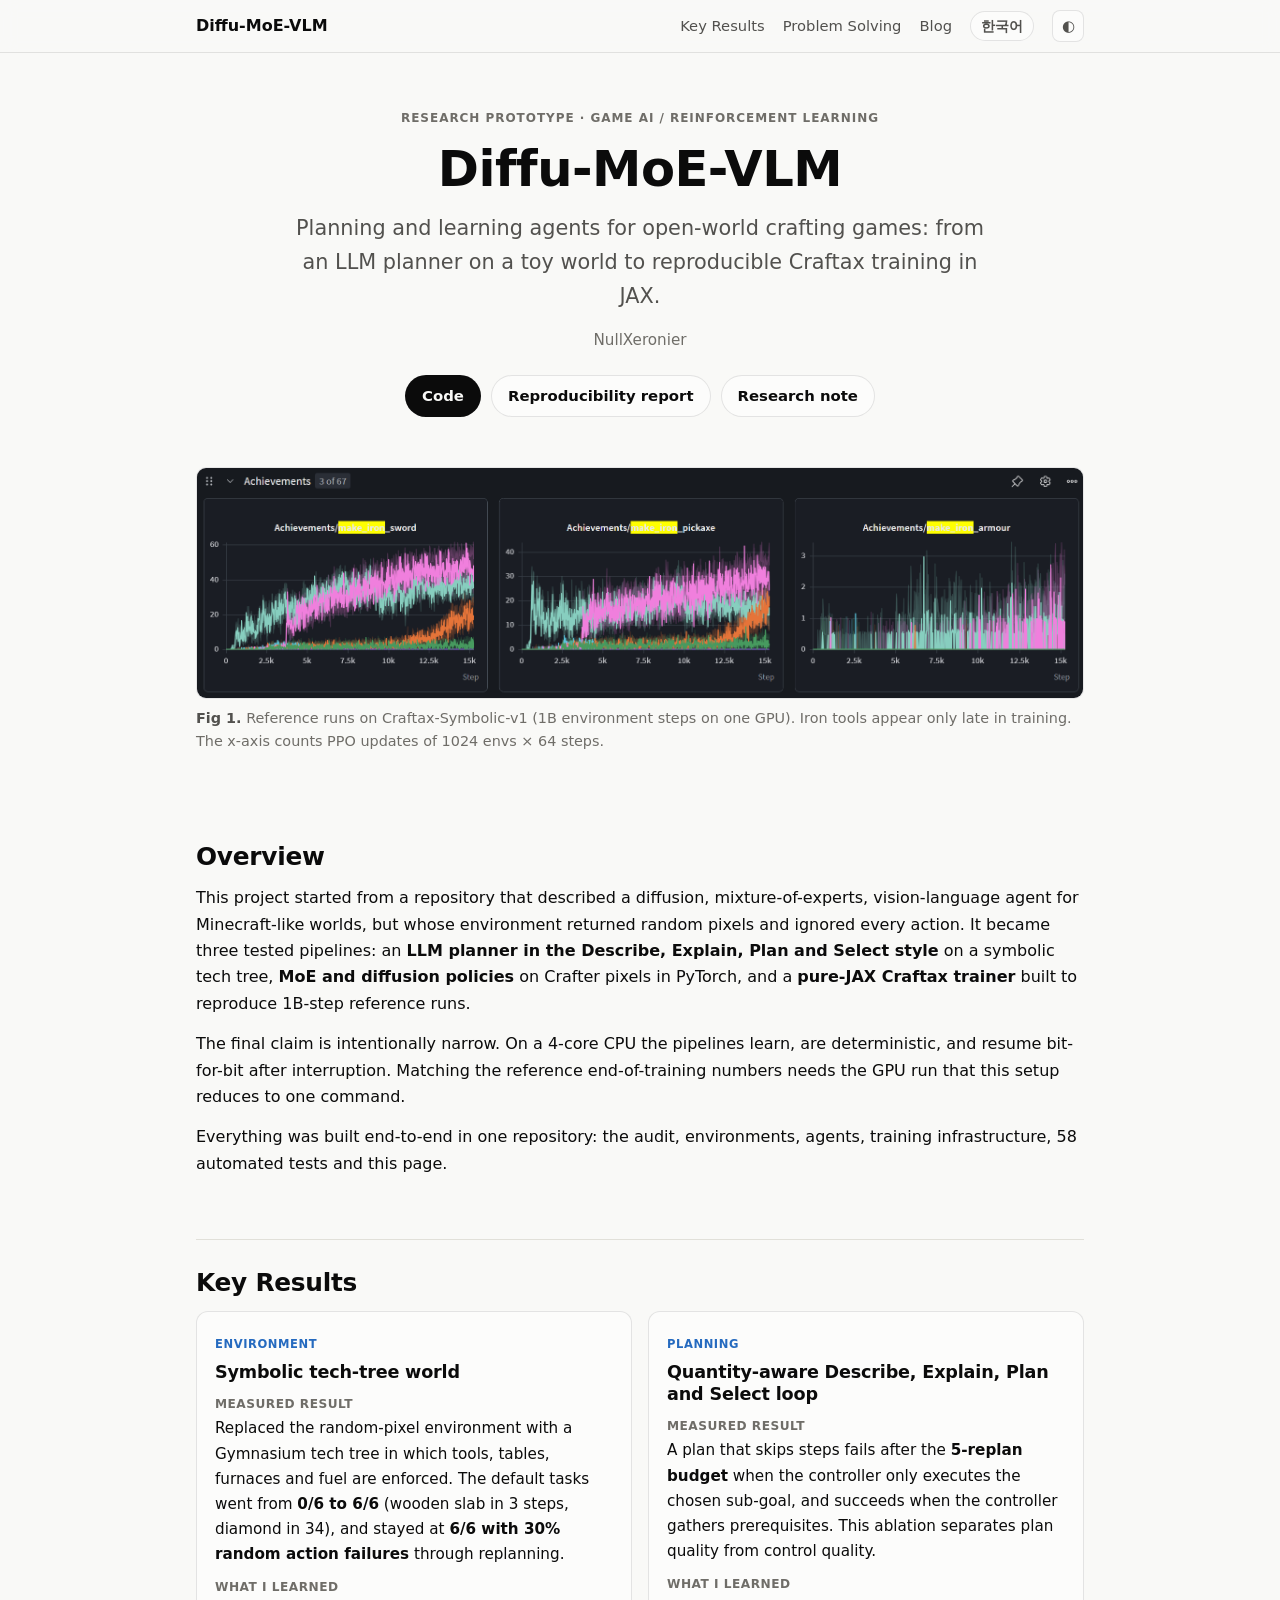
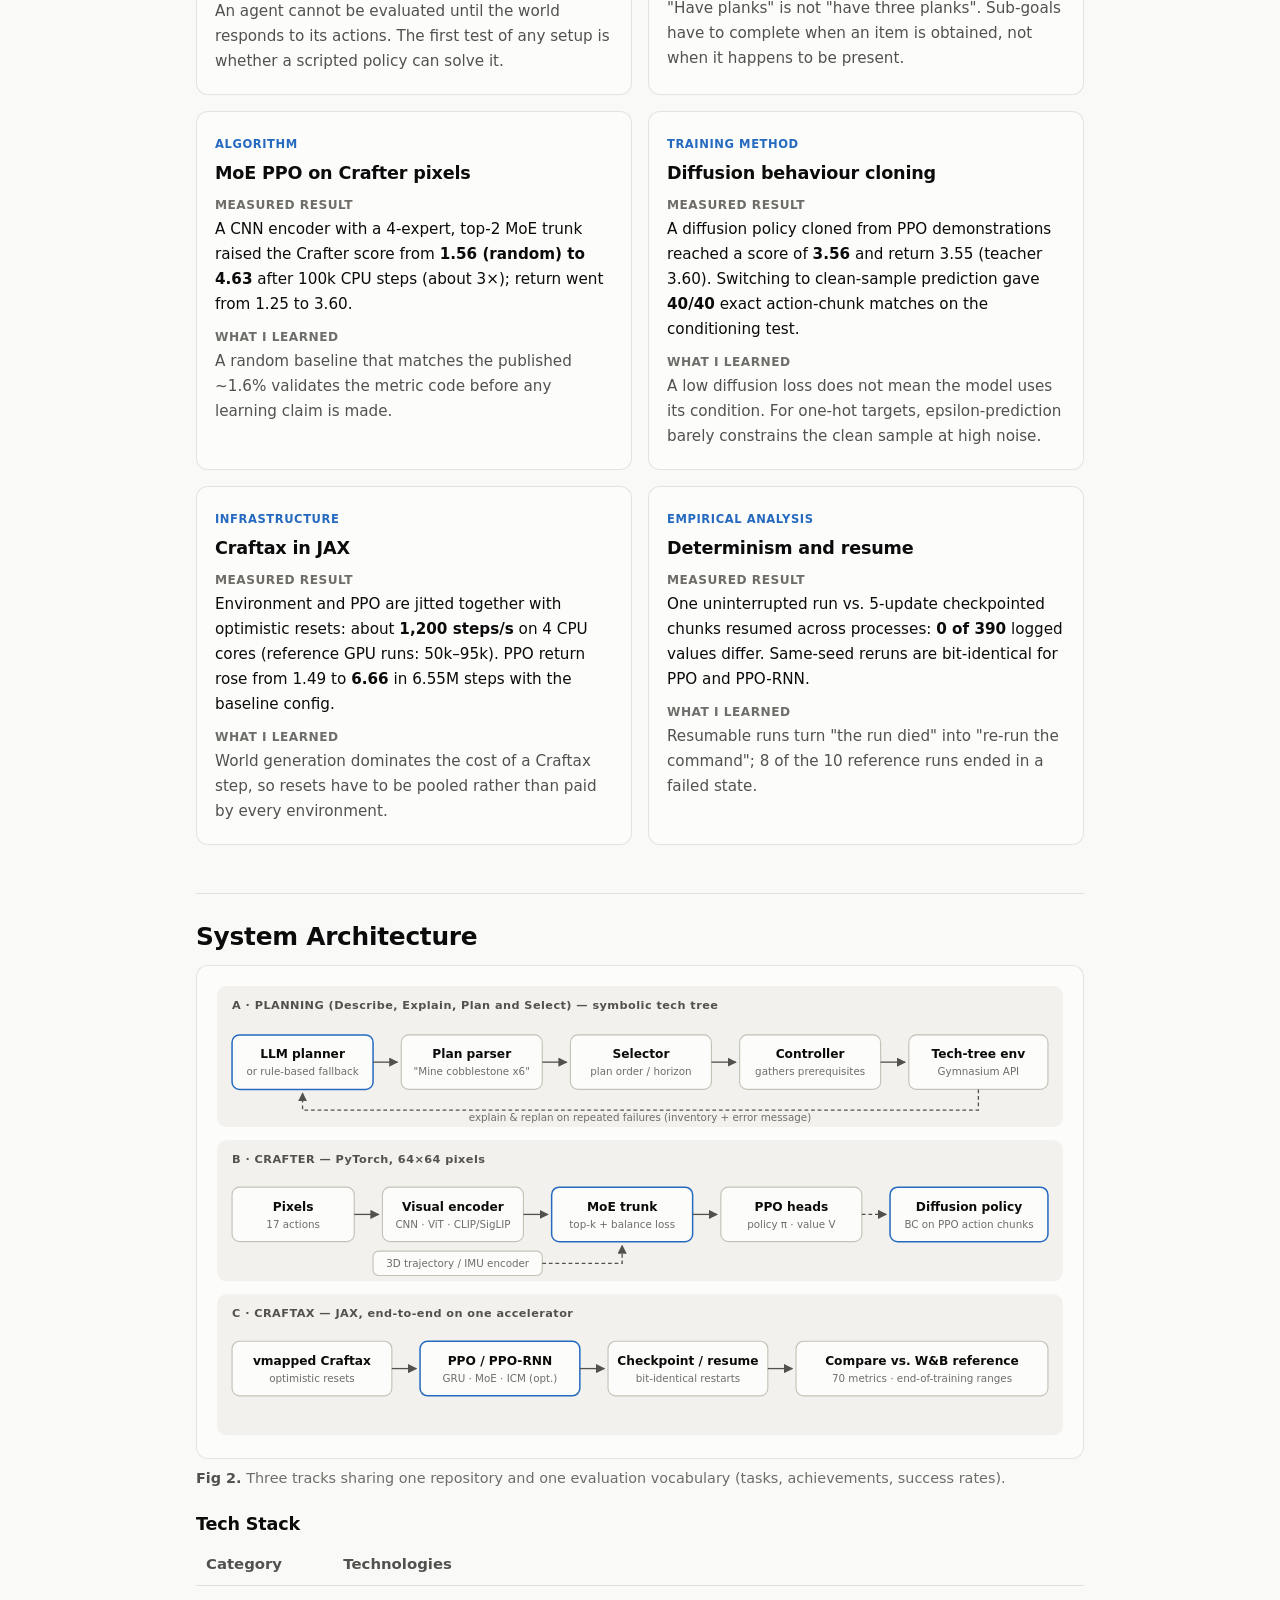
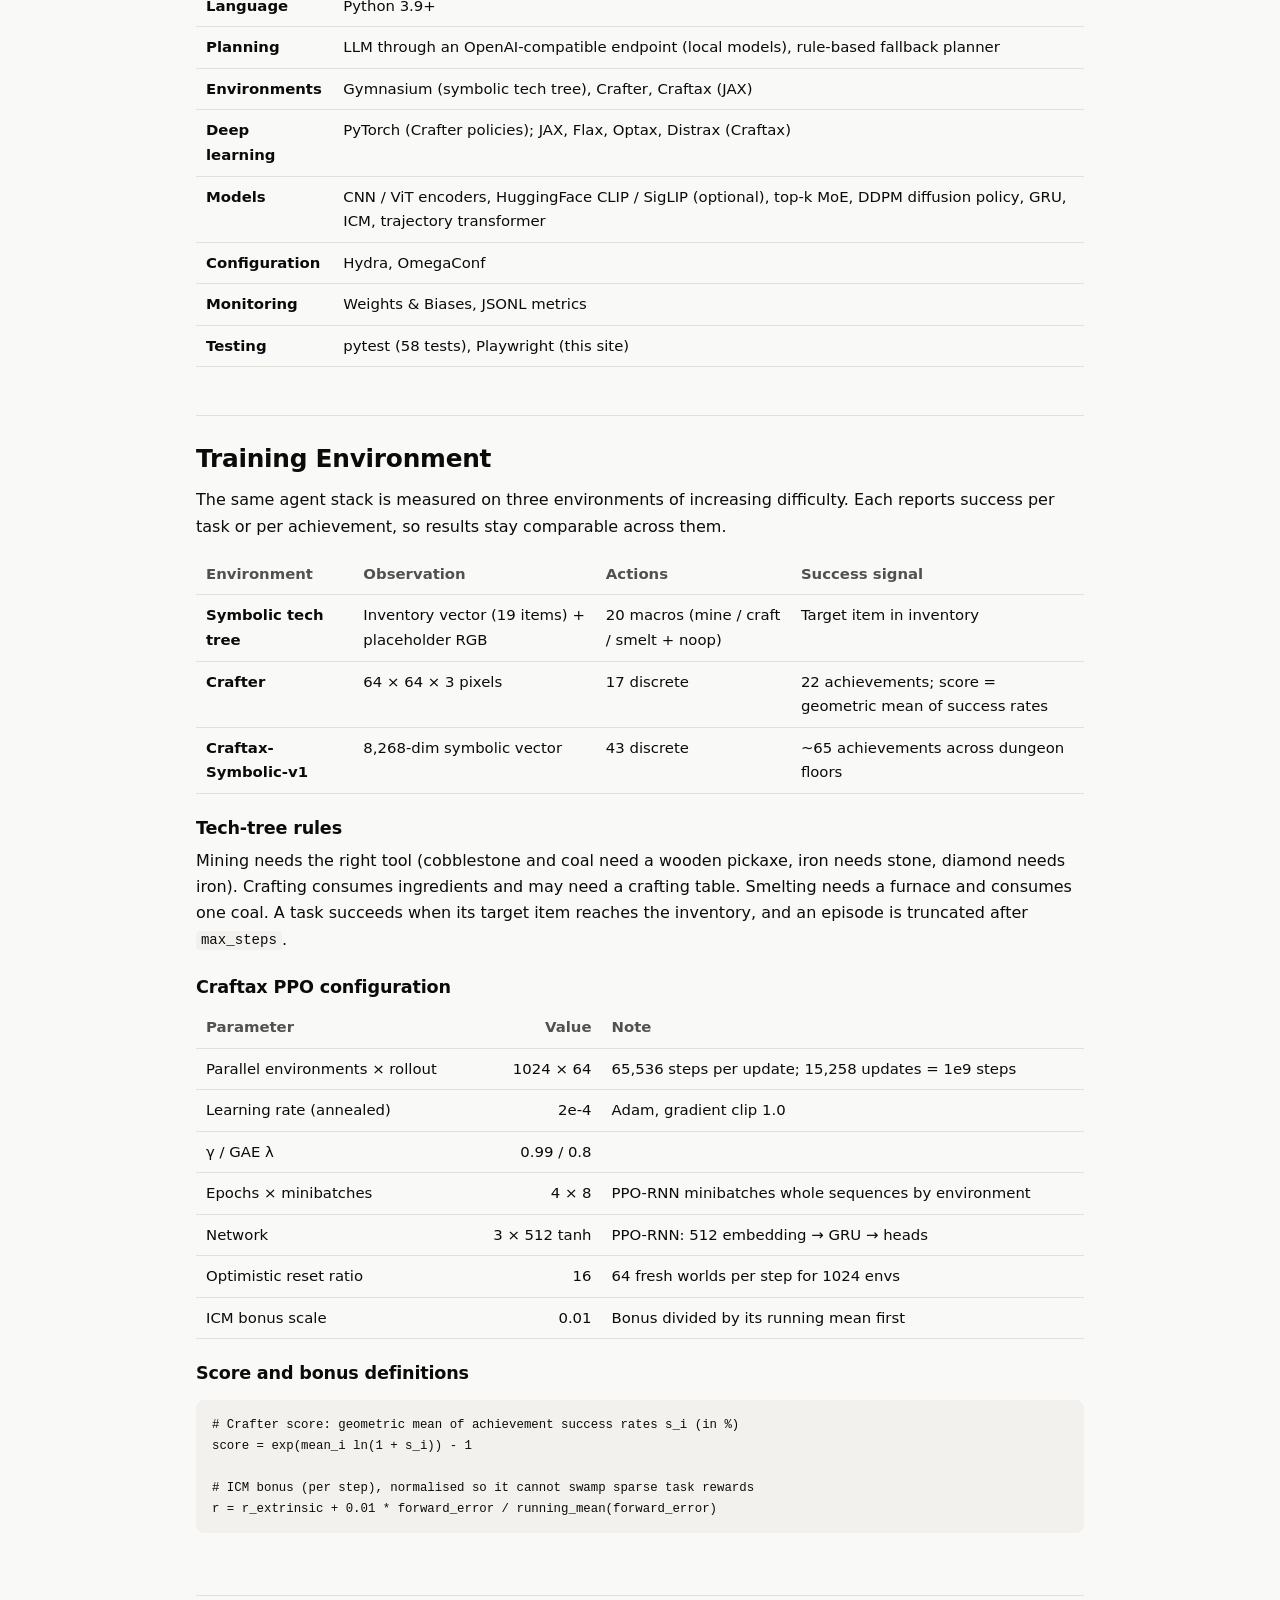
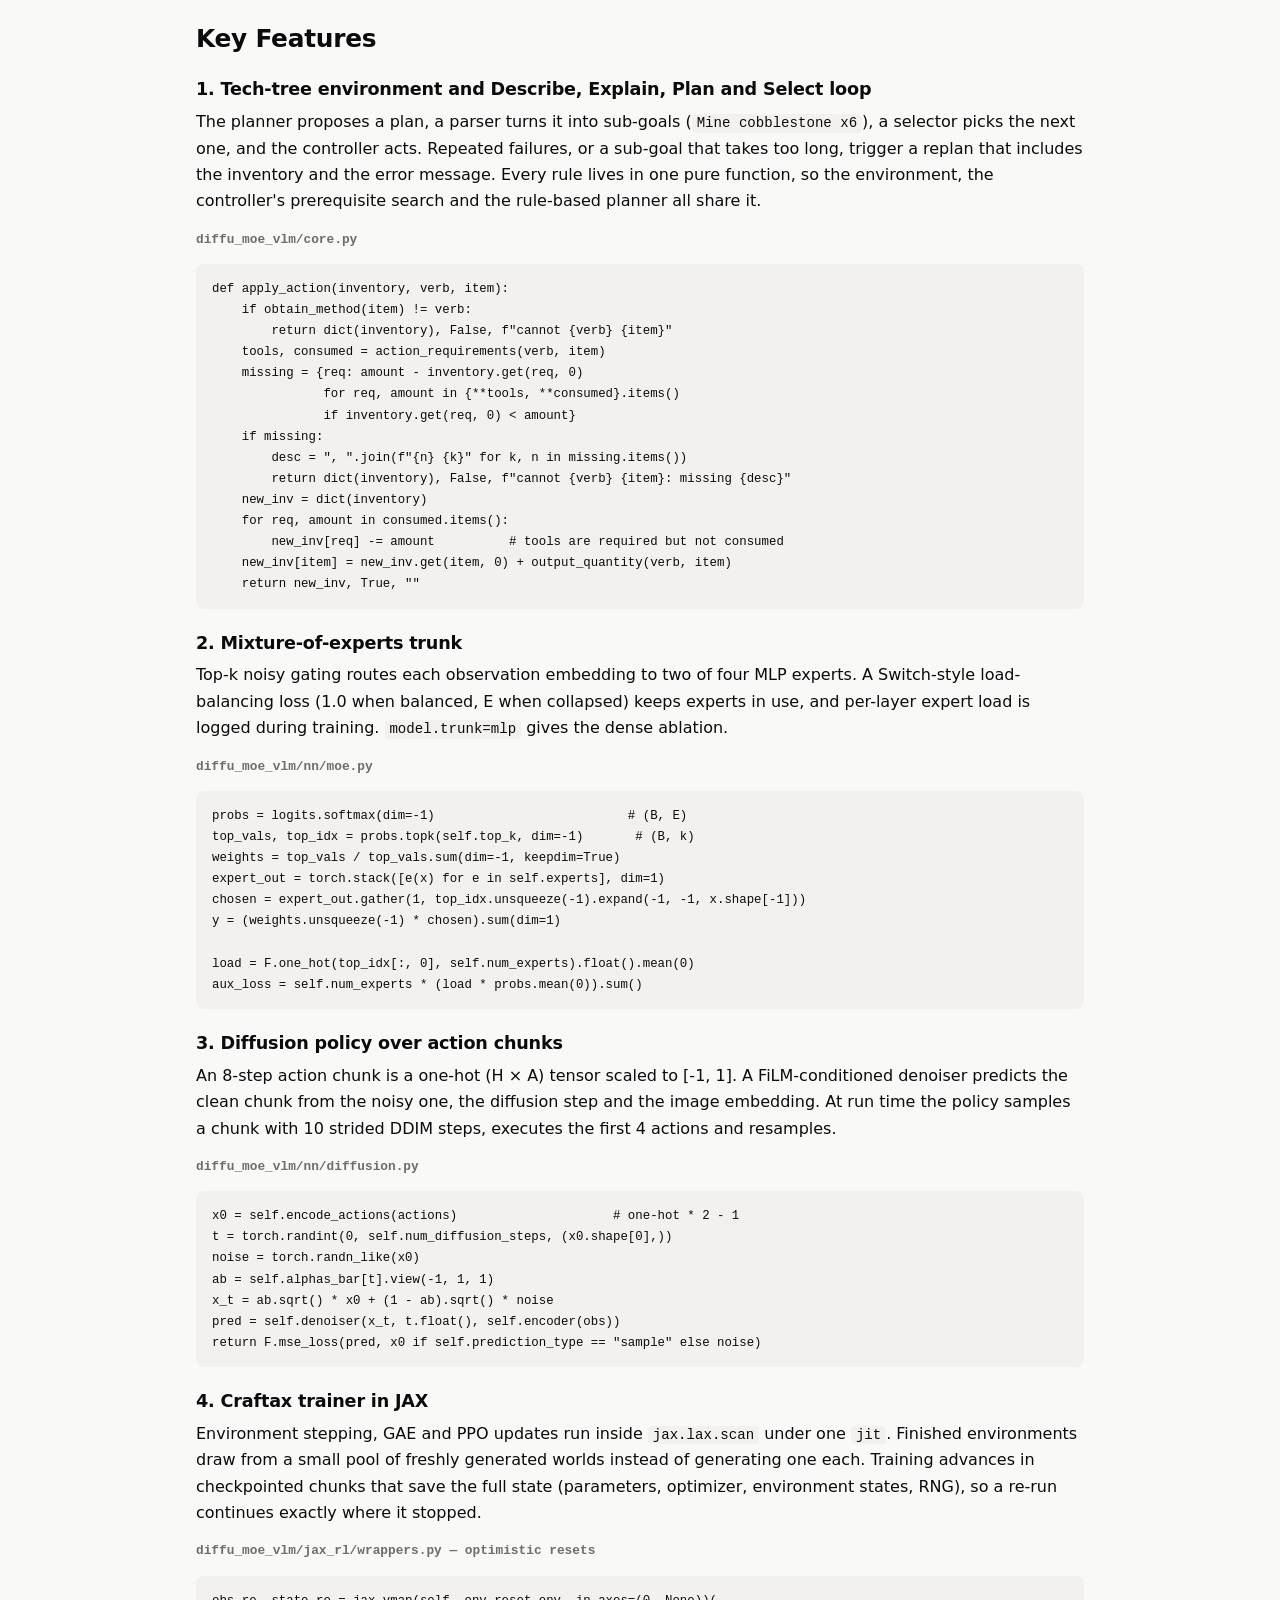
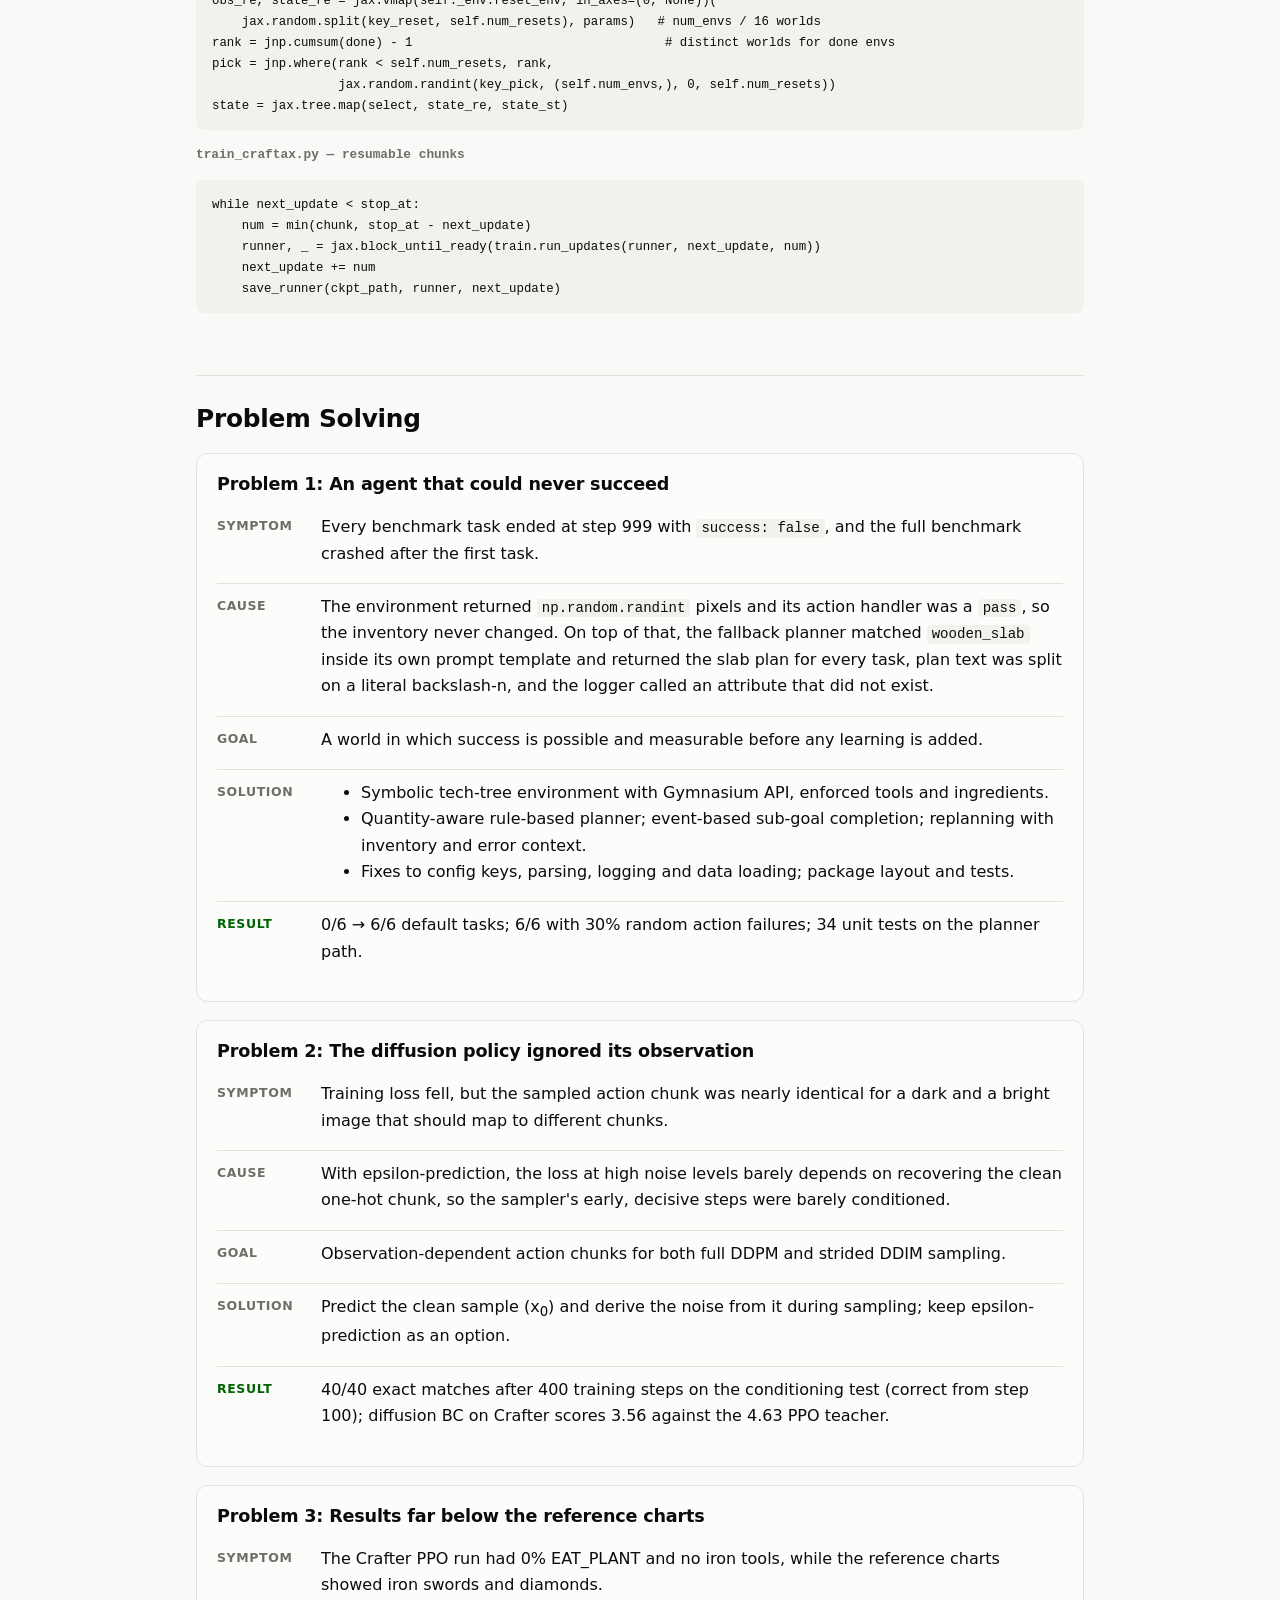
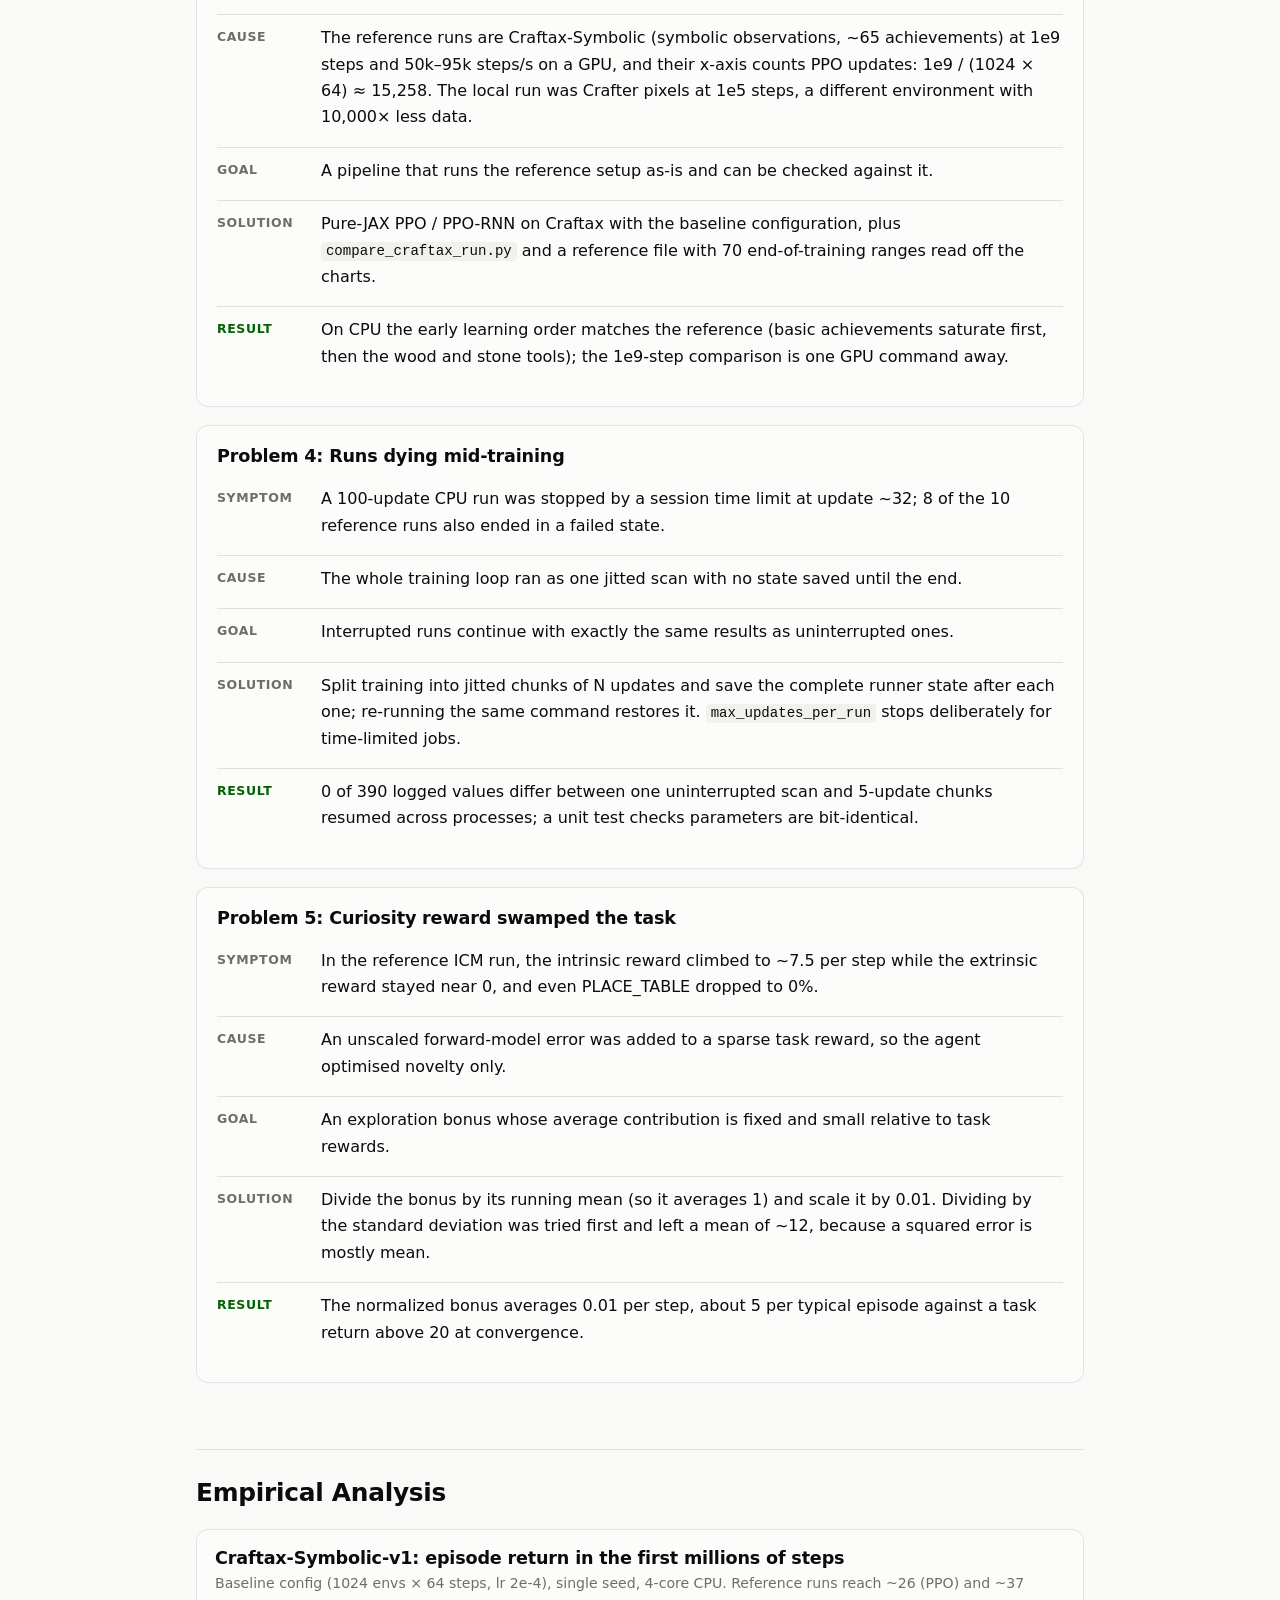
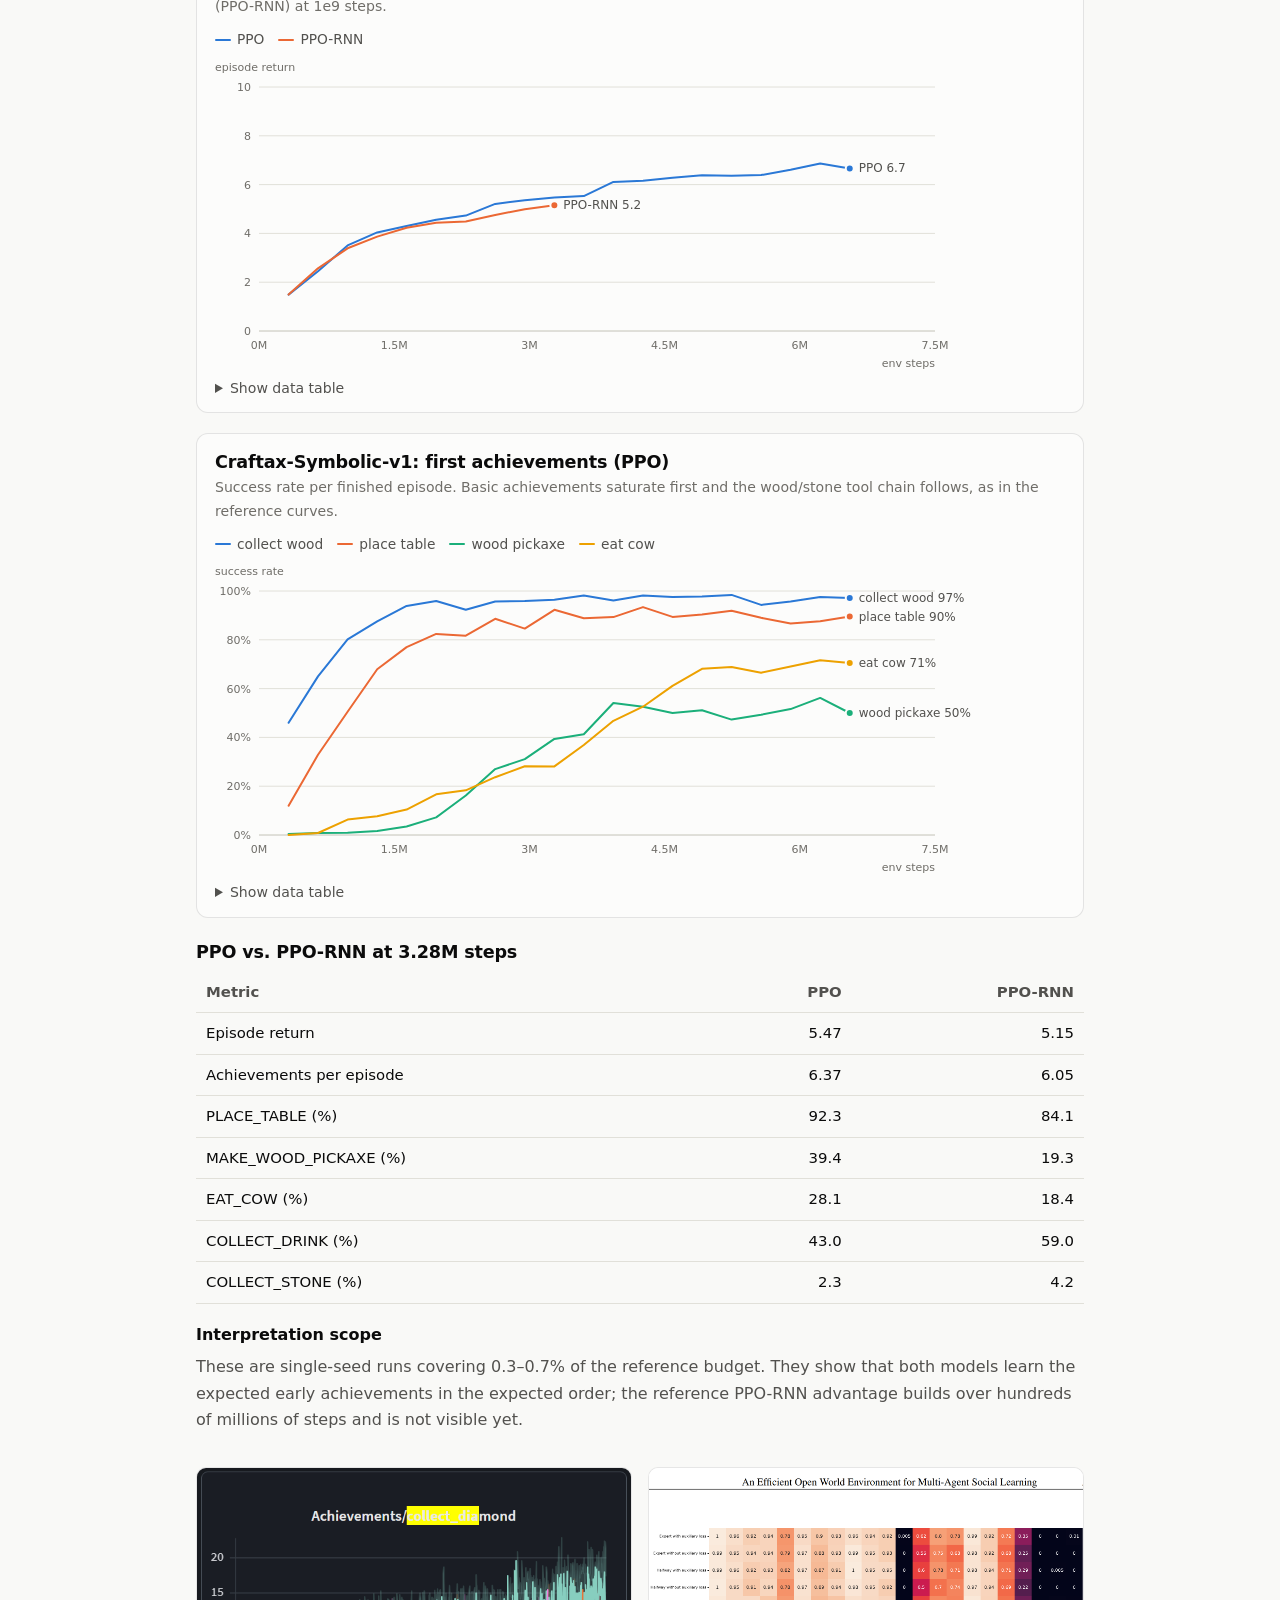
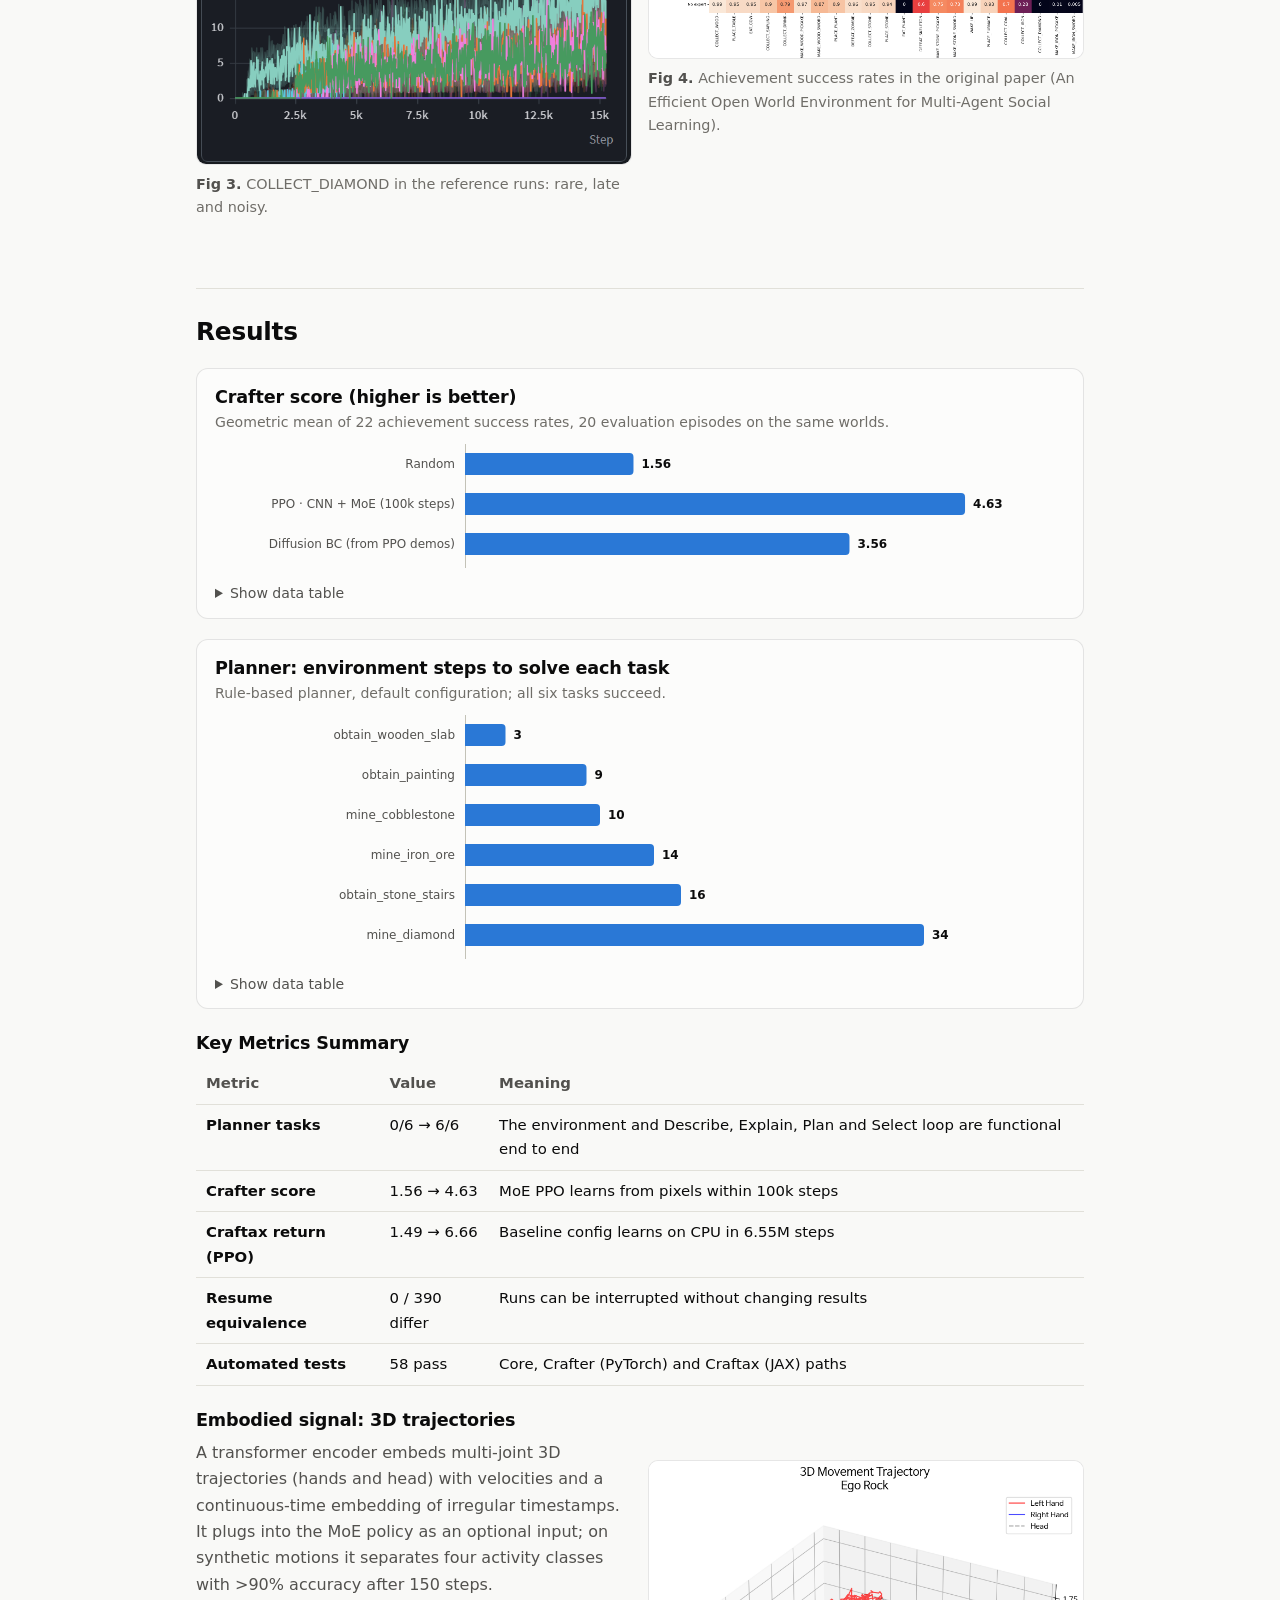
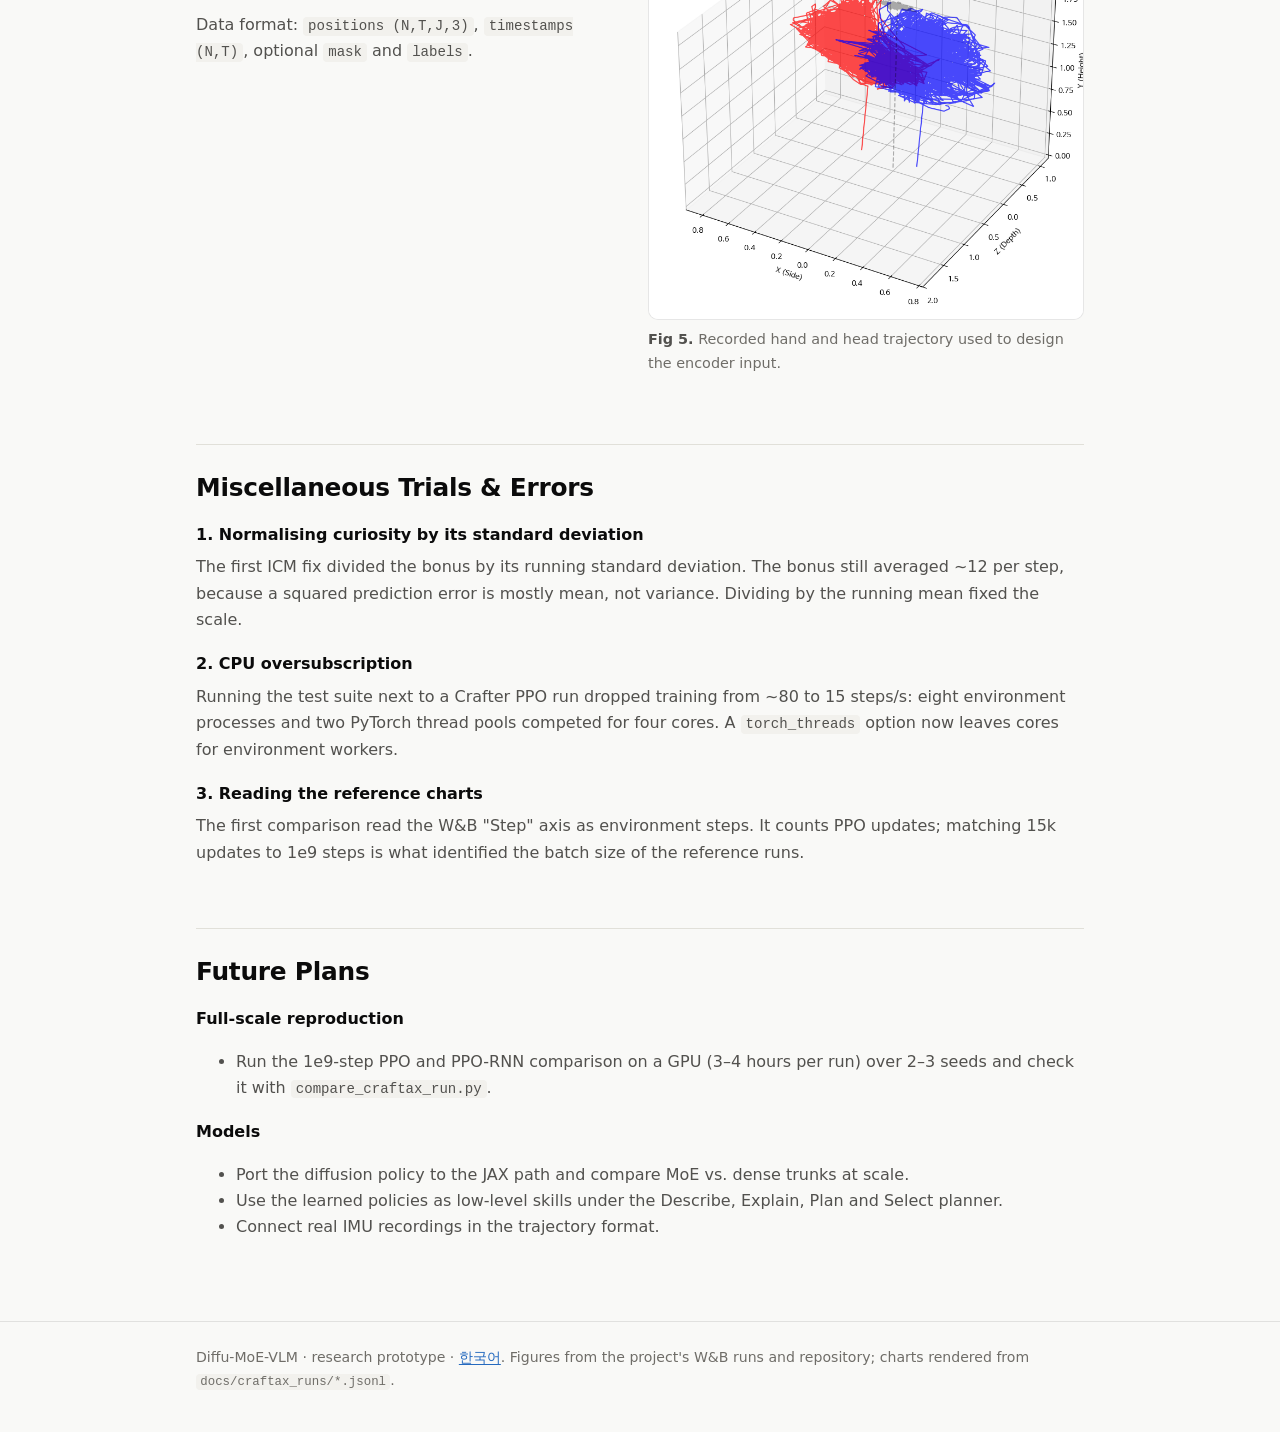
==== commit f4ea62e0: "Spell out DEPS as Describe, Explain, Plan and Select on the site Replace the DEPS acronym with its f" ====
--- a/docs/index.html
+++ b/docs/index.html
@@ -4,7 +4,7 @@
 <meta charset="utf-8">
 <meta name="viewport" content="width=device-width, initial-scale=1">
 <title>Diffu-MoE-VLM</title>
-<meta name="description" content="Planning and learning agents for open-world crafting games: a DEPS-style LLM planner, MoE / diffusion policies on Crafter, and a reproducible Craftax pipeline in JAX.">
+<meta name="description" content="Planning and learning agents for open-world crafting games: an LLM planner in the Describe, Explain, Plan and Select style, MoE / diffusion policies on Crafter, and a reproducible Craftax pipeline in JAX.">
 <link rel="icon" href="data:,">
 <link rel="alternate" hreflang="ko" href="ko/">
 <link rel="stylesheet" href="assets/site.css">
@@ -44,7 +44,7 @@
 
   <section id="overview">
     <h2>Overview</h2>
-    <p>This project started from a repository that described a diffusion, mixture-of-experts, vision-language agent for Minecraft-like worlds, but whose environment returned random pixels and ignored every action. It became three tested pipelines: a <b>DEPS-style LLM planner</b> on a symbolic tech tree, <b>MoE and diffusion policies</b> on Crafter pixels in PyTorch, and a <b>pure-JAX Craftax trainer</b> built to reproduce 1B-step reference runs.</p>
+    <p>This project started from a repository that described a diffusion, mixture-of-experts, vision-language agent for Minecraft-like worlds, but whose environment returned random pixels and ignored every action. It became three tested pipelines: an <b>LLM planner in the Describe, Explain, Plan and Select style</b> on a symbolic tech tree, <b>MoE and diffusion policies</b> on Crafter pixels in PyTorch, and a <b>pure-JAX Craftax trainer</b> built to reproduce 1B-step reference runs.</p>
     <p>The final claim is intentionally narrow. On a 4-core CPU the pipelines learn, are deterministic, and resume bit-for-bit after interruption. Matching the reference end-of-training numbers needs the GPU run that this setup reduces to one command.</p>
     <p>Everything was built end-to-end in one repository: the audit, environments, agents, training infrastructure, 58 automated tests and this page.</p>
   </section>
@@ -62,7 +62,7 @@
       </div>
       <div class="kr">
         <span class="chip">Planning</span>
-        <h3>Quantity-aware DEPS loop</h3>
+        <h3>Quantity-aware Describe, Explain, Plan and Select loop</h3>
         <div class="k">Measured result</div>
         <p>A plan that skips steps fails after the <b>5-replan budget</b> when the controller only executes the chosen sub-goal, and succeeds when the controller gathers prerequisites. This ablation separates plan quality from control quality.</p>
         <div class="k">What I learned</div>
@@ -105,7 +105,7 @@
 
   <section id="architecture">
     <h2>System Architecture</h2>
-    <div class="card diagram" role="img" aria-label="System overview with three tracks: DEPS planning on a symbolic tech tree, PyTorch policies on Crafter, and JAX training on Craftax">
+    <div class="card diagram" role="img" aria-label="System overview with three tracks: Describe, Explain, Plan and Select planning on a symbolic tech tree, PyTorch policies on Crafter, and JAX training on Craftax">
       <svg viewBox="0 0 900 480" xmlns="http://www.w3.org/2000/svg">
         <defs>
           <marker id="arr" viewBox="0 0 10 10" refX="9" refY="5" markerWidth="7" markerHeight="7" orient="auto-start-reverse">
@@ -114,7 +114,7 @@
         </defs>
         <!-- Lane A: planning -->
         <rect class="lane" x="0" y="0" width="900" height="150" rx="10"/>
-        <text class="lane-t" x="16" y="24">A · PLANNING (DEPS) — symbolic tech tree</text>
+        <text class="lane-t" x="16" y="24">A · PLANNING (Describe, Explain, Plan and Select) — symbolic tech tree</text>
         <rect class="box accent" x="16" y="52" width="150" height="58" rx="8"/>
         <text class="t" x="91" y="77" text-anchor="middle">LLM planner</text>
         <text class="s" x="91" y="95" text-anchor="middle">or rule-based fallback</text>
@@ -247,7 +247,7 @@
   <section id="key-features">
     <h2>Key Features</h2>
 
-    <h3>1. Tech-tree environment and DEPS loop</h3>
+    <h3>1. Tech-tree environment and Describe, Explain, Plan and Select loop</h3>
     <p>The planner proposes a plan, a parser turns it into sub-goals (<code>Mine cobblestone x6</code>), a selector picks the next one, and the controller acts. Repeated failures, or a sub-goal that takes too long, trigger a replan that includes the inventory and the error message. Every rule lives in one pure function, so the environment, the controller's prerequisite search and the rule-based planner all share it.</p>
     <div class="code-title">diffu_moe_vlm/core.py</div>
 <pre><code>def apply_action(inventory, verb, item):
@@ -416,7 +416,7 @@
       <table>
         <thead><tr><th>Metric</th><th>Value</th><th>Meaning</th></tr></thead>
         <tbody>
-          <tr><td><b>Planner tasks</b></td><td>0/6 → 6/6</td><td>The environment and DEPS loop are functional end to end</td></tr>
+          <tr><td><b>Planner tasks</b></td><td>0/6 → 6/6</td><td>The environment and Describe, Explain, Plan and Select loop are functional end to end</td></tr>
           <tr><td><b>Crafter score</b></td><td>1.56 → 4.63</td><td>MoE PPO learns from pixels within 100k steps</td></tr>
           <tr><td><b>Craftax return (PPO)</b></td><td>1.49 → 6.66</td><td>Baseline config learns on CPU in 6.55M steps</td></tr>
           <tr><td><b>Resume equivalence</b></td><td>0 / 390 differ</td><td>Runs can be interrupted without changing results</td></tr>
@@ -457,7 +457,7 @@
     <h4>Models</h4>
     <ul class="ink-2">
       <li>Port the diffusion policy to the JAX path and compare MoE vs. dense trunks at scale.</li>
-      <li>Use the learned policies as low-level skills under the DEPS planner.</li>
+      <li>Use the learned policies as low-level skills under the Describe, Explain, Plan and Select planner.</li>
       <li>Connect real IMU recordings in the trajectory format.</li>
     </ul>
   </section>
--- a/docs/assets/site.css
+++ b/docs/assets/site.css
@@ -250,3 +250,25 @@
 .analogy { background: var(--callout); border-radius: 10px; padding: 16px 18px; }
 .katex-display { overflow-x: auto; overflow-y: hidden; padding: 4px 0; }
 .article p, .article li { overflow-wrap: anywhere; }
+
+/* ---------- v3: research-note teaching aids ---------- */
+.why { border-left: 3px solid var(--accent); background: var(--callout); border-radius: 0 8px 8px 0; padding: 10px 14px; }
+.intuition { border-left: 3px solid var(--axis); background: var(--surface); border-radius: 0 8px 8px 0; padding: 10px 14px; color: var(--ink-2); }
+.article h3 { margin-top: 30px; }
+table.glossary td:first-child { min-width: 9.5em; max-width: 13em; font-weight: 600; }
+table.glossary td:last-child a { white-space: nowrap; }
+@media (max-width: 560px) {
+  table.glossary thead { display: none; }
+  table.glossary tr { display: block; border-bottom: 1px solid var(--grid); padding: 8px 0; }
+  table.glossary td { display: block; border: none; padding: 2px 4px; white-space: normal; }
+}
+.diagram.lg { padding: 14px; }
+.diagram.lg .t { font-size: 14px; }
+.diagram.lg .s { font-size: 12px; }
+.diagram .dim { opacity: 0.45; }
+.refs { font-size: 0.9rem; padding-left: 22px; }
+.refs li { margin-bottom: 6px; }
+@media (max-width: 560px) {
+  .diagram.lg { overflow-x: auto; -webkit-overflow-scrolling: touch; }
+  .diagram.lg svg { min-width: 500px; }
+}
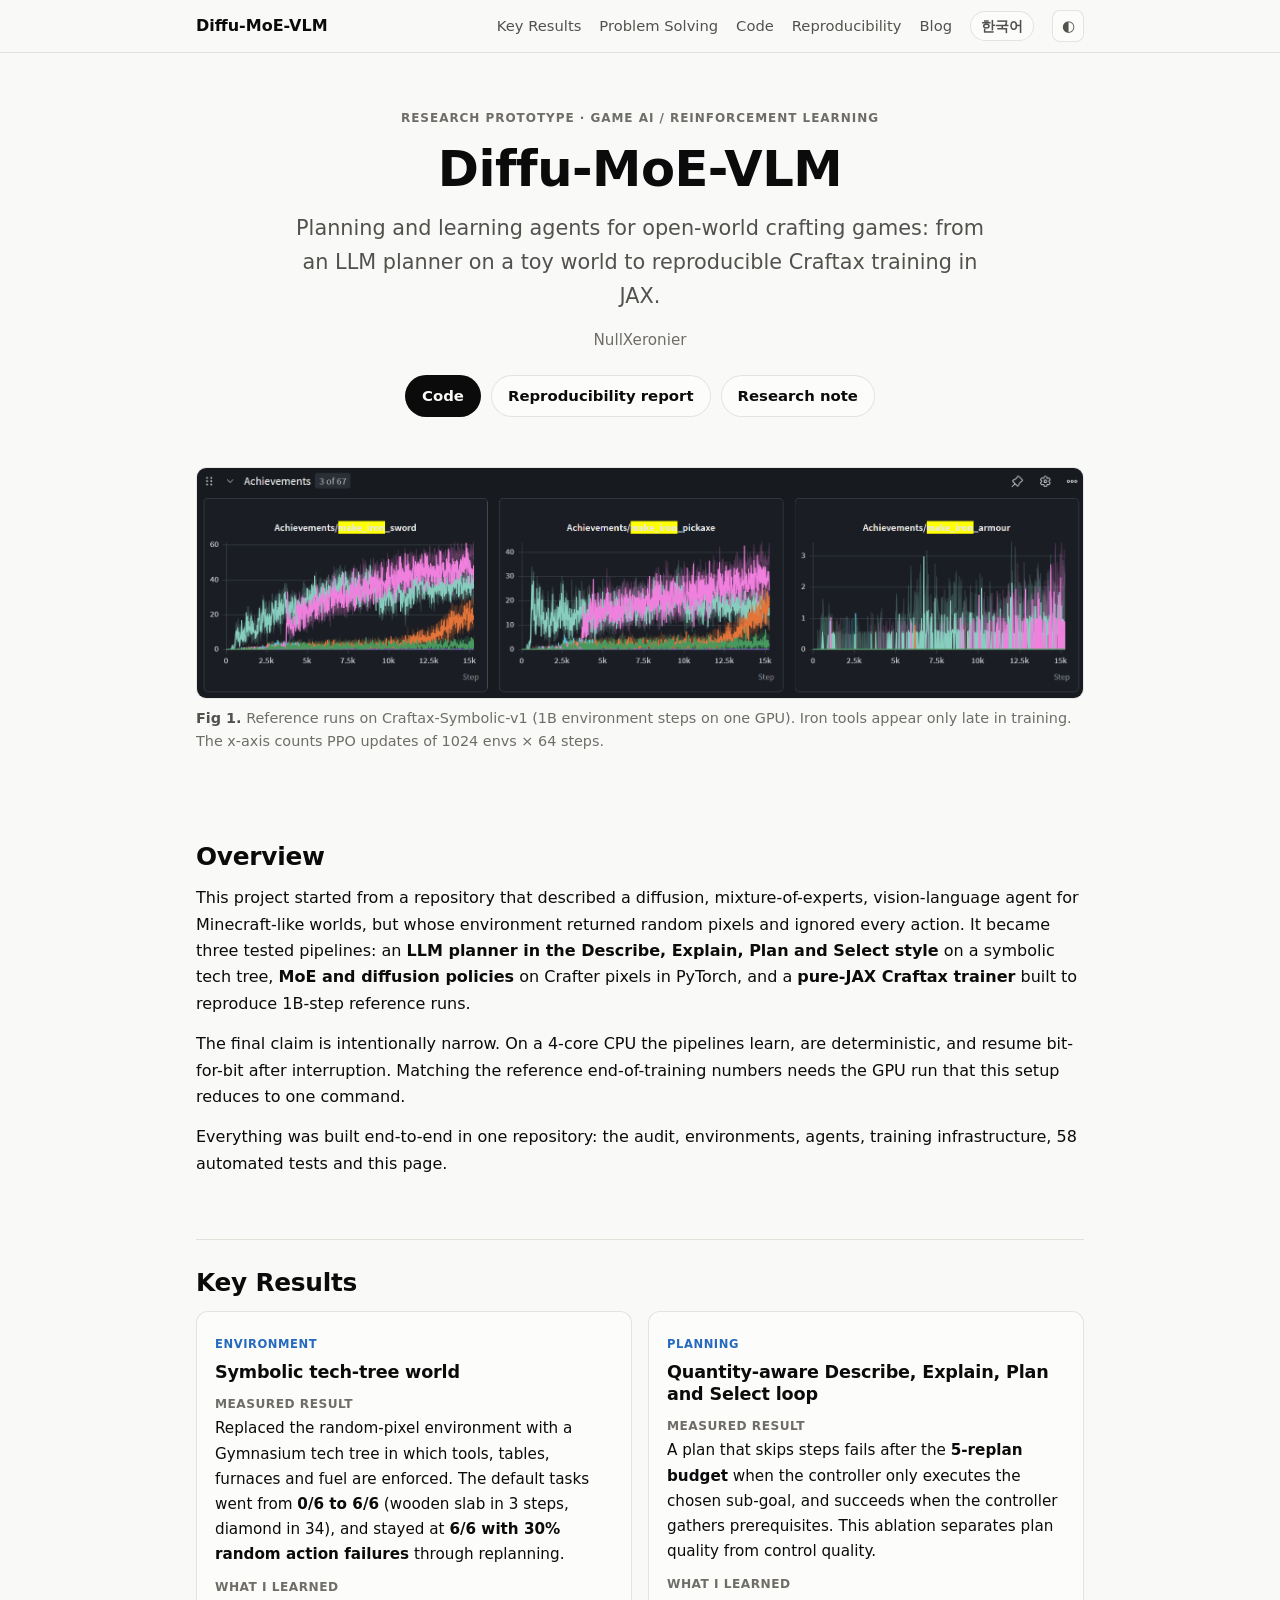
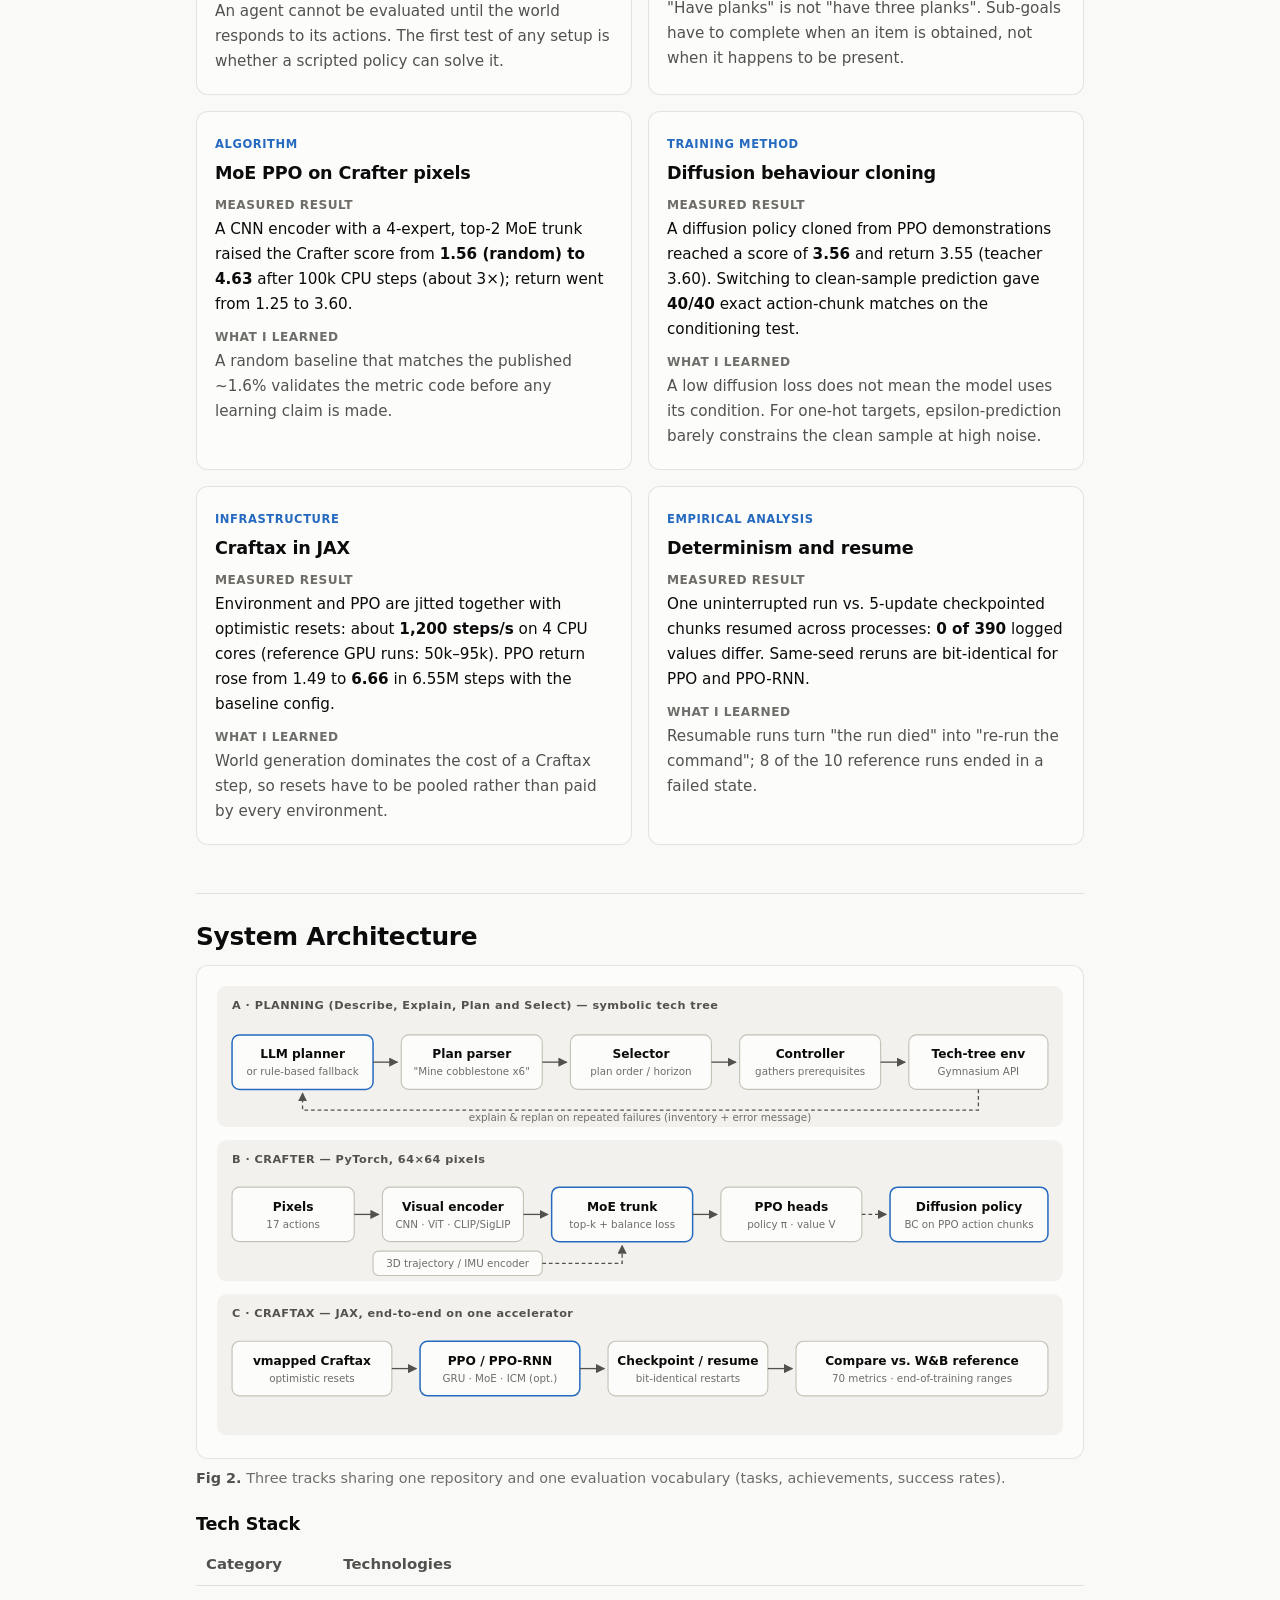
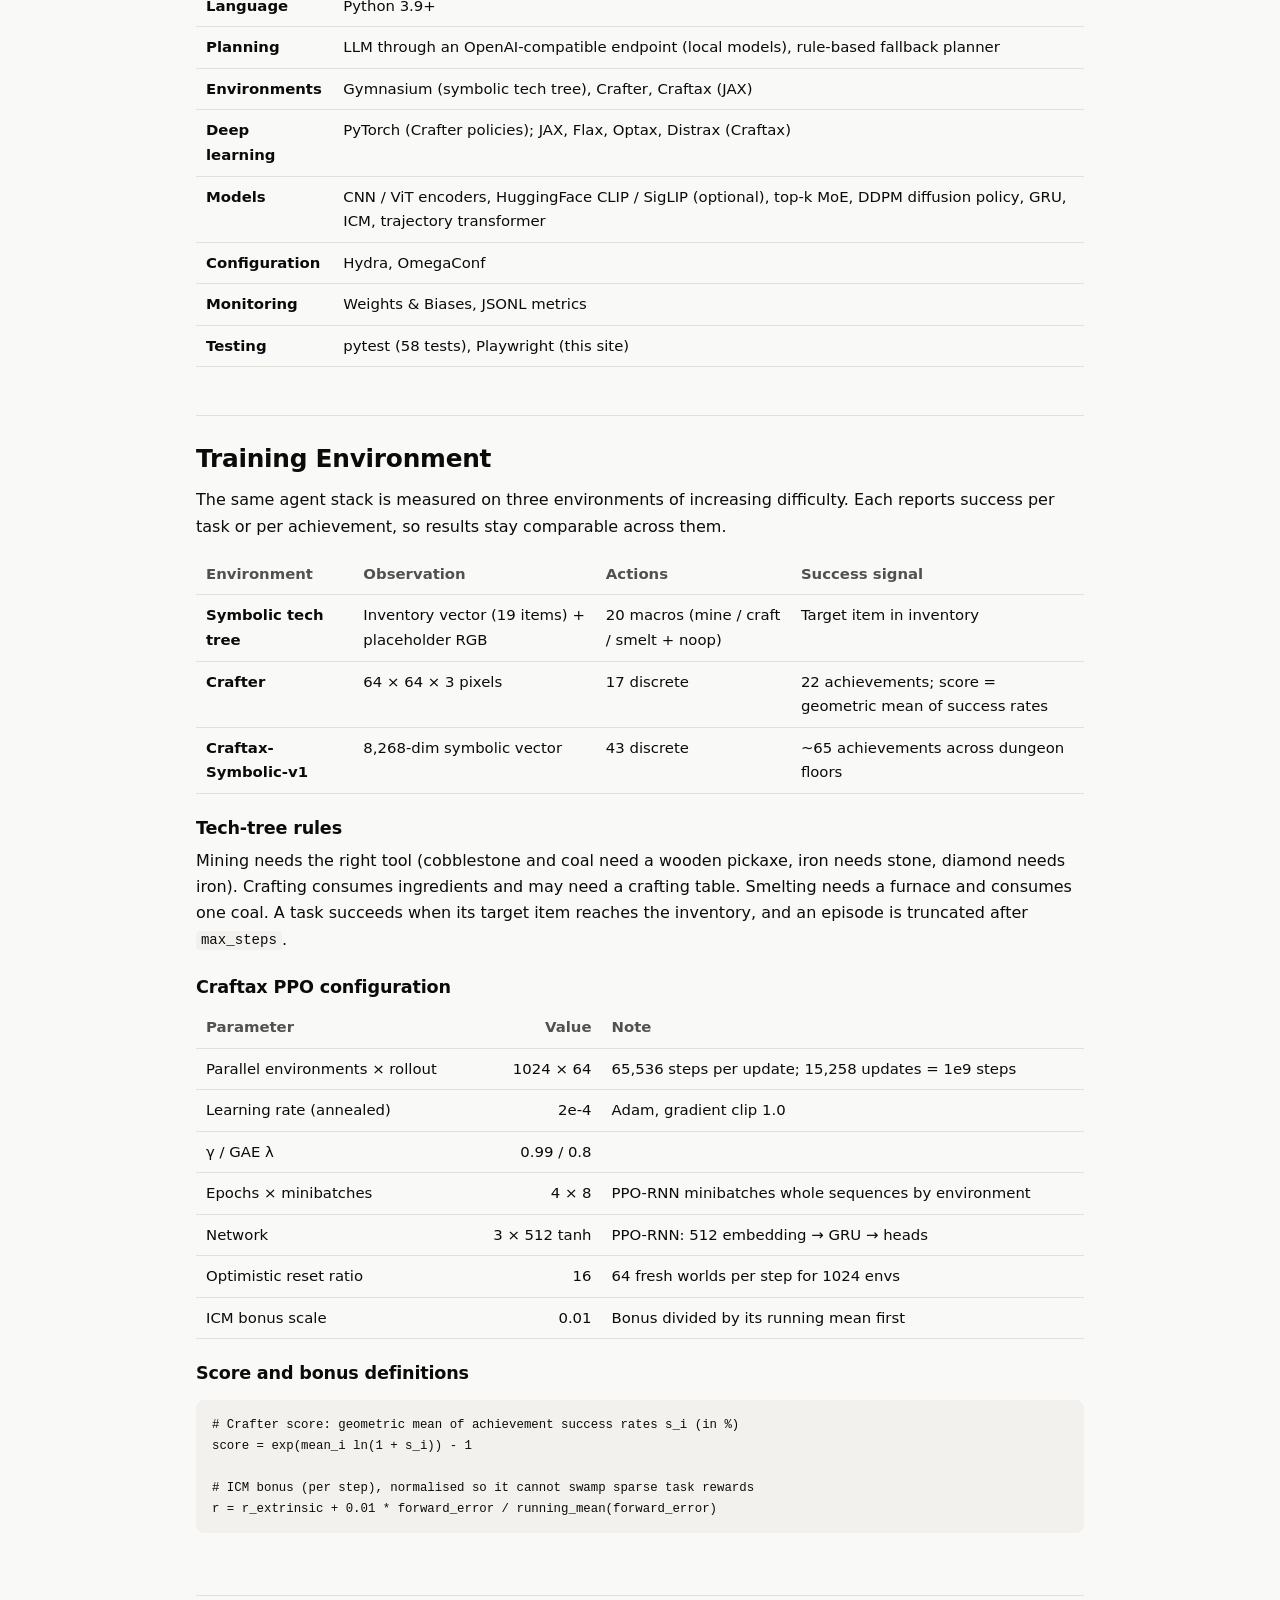
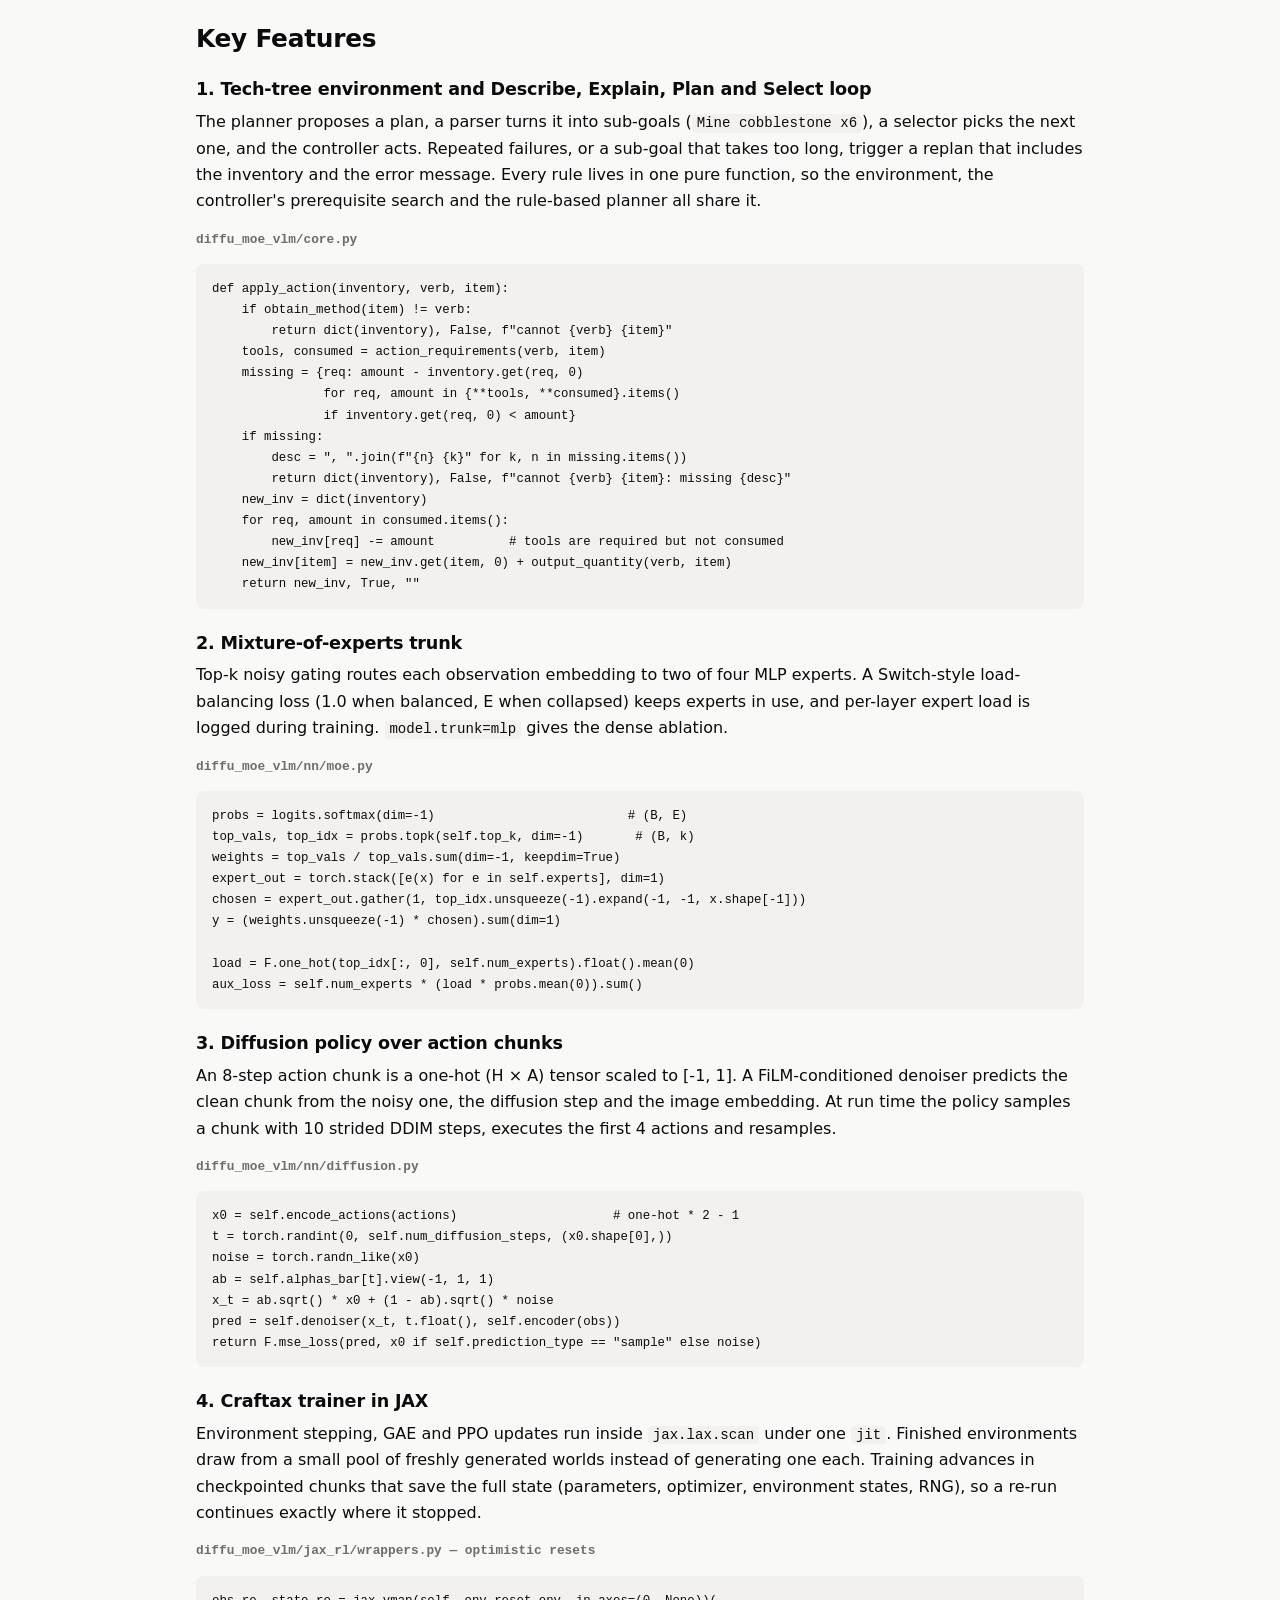
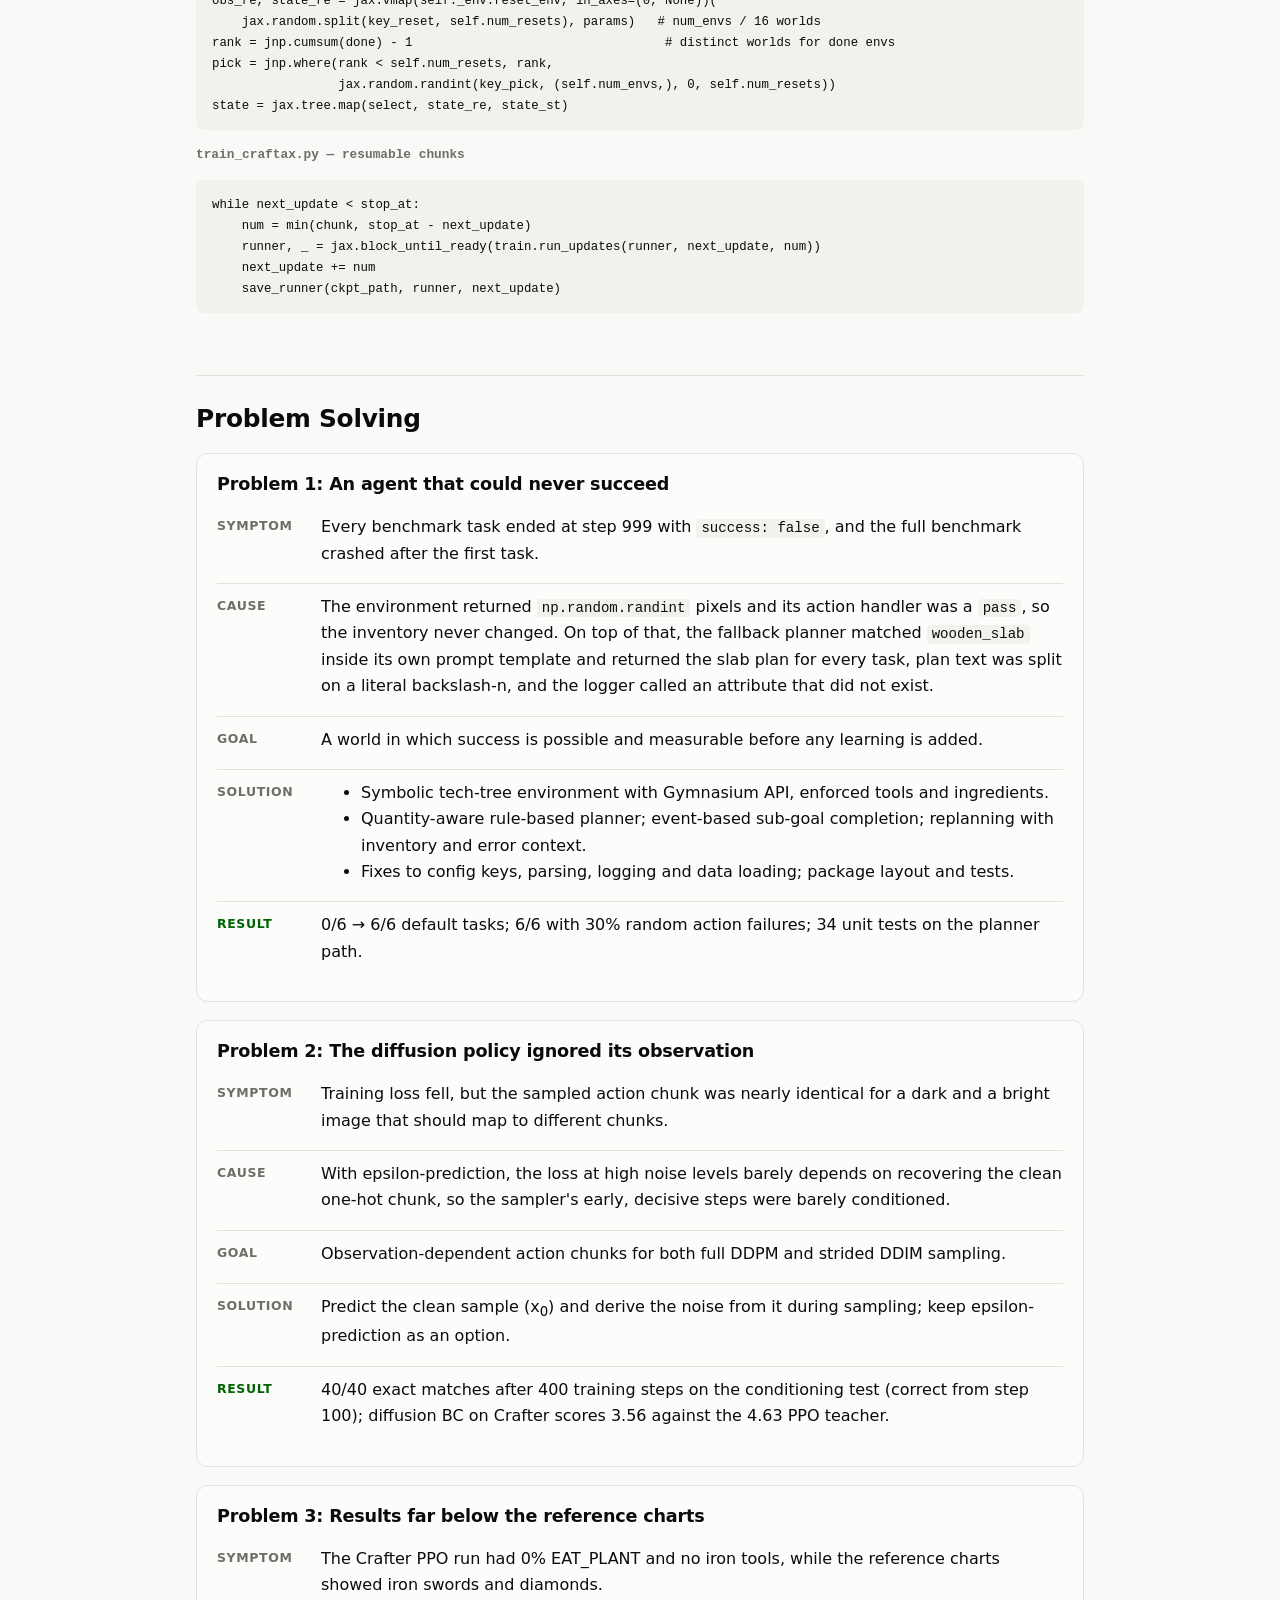
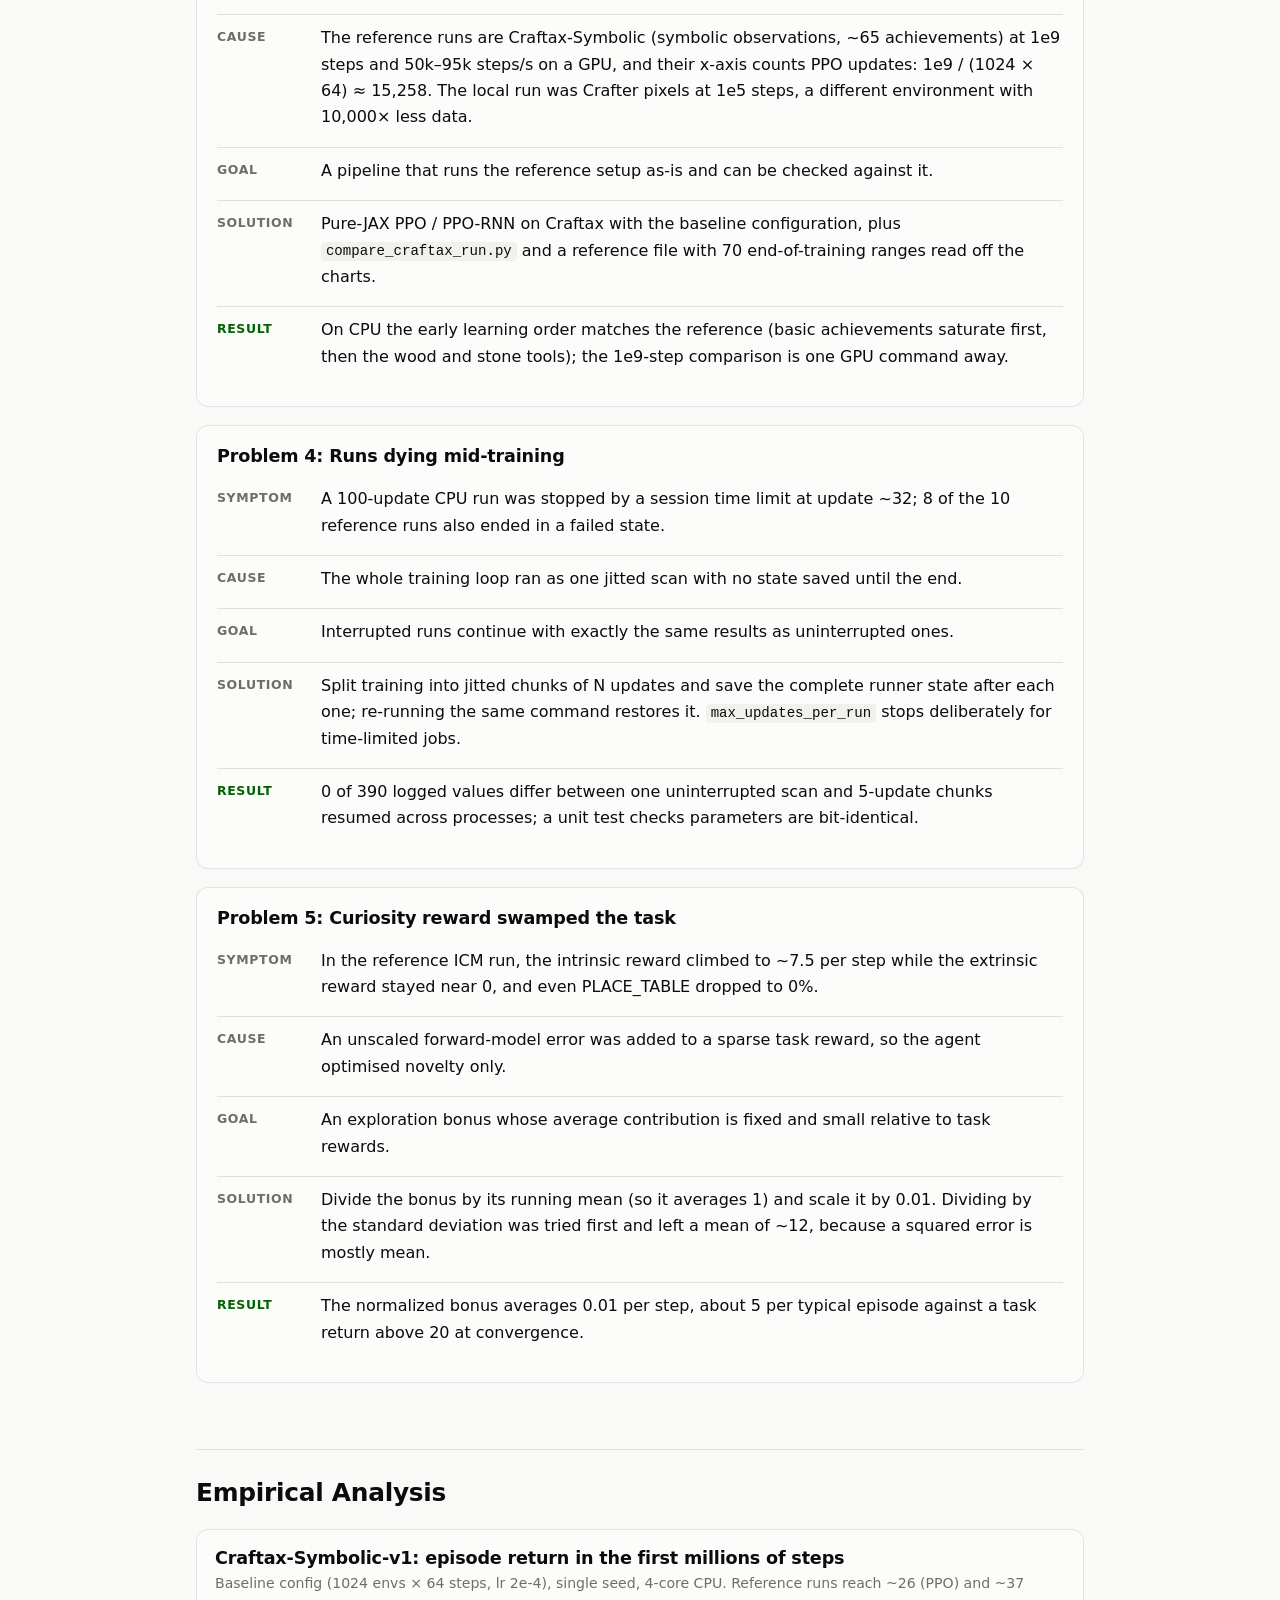
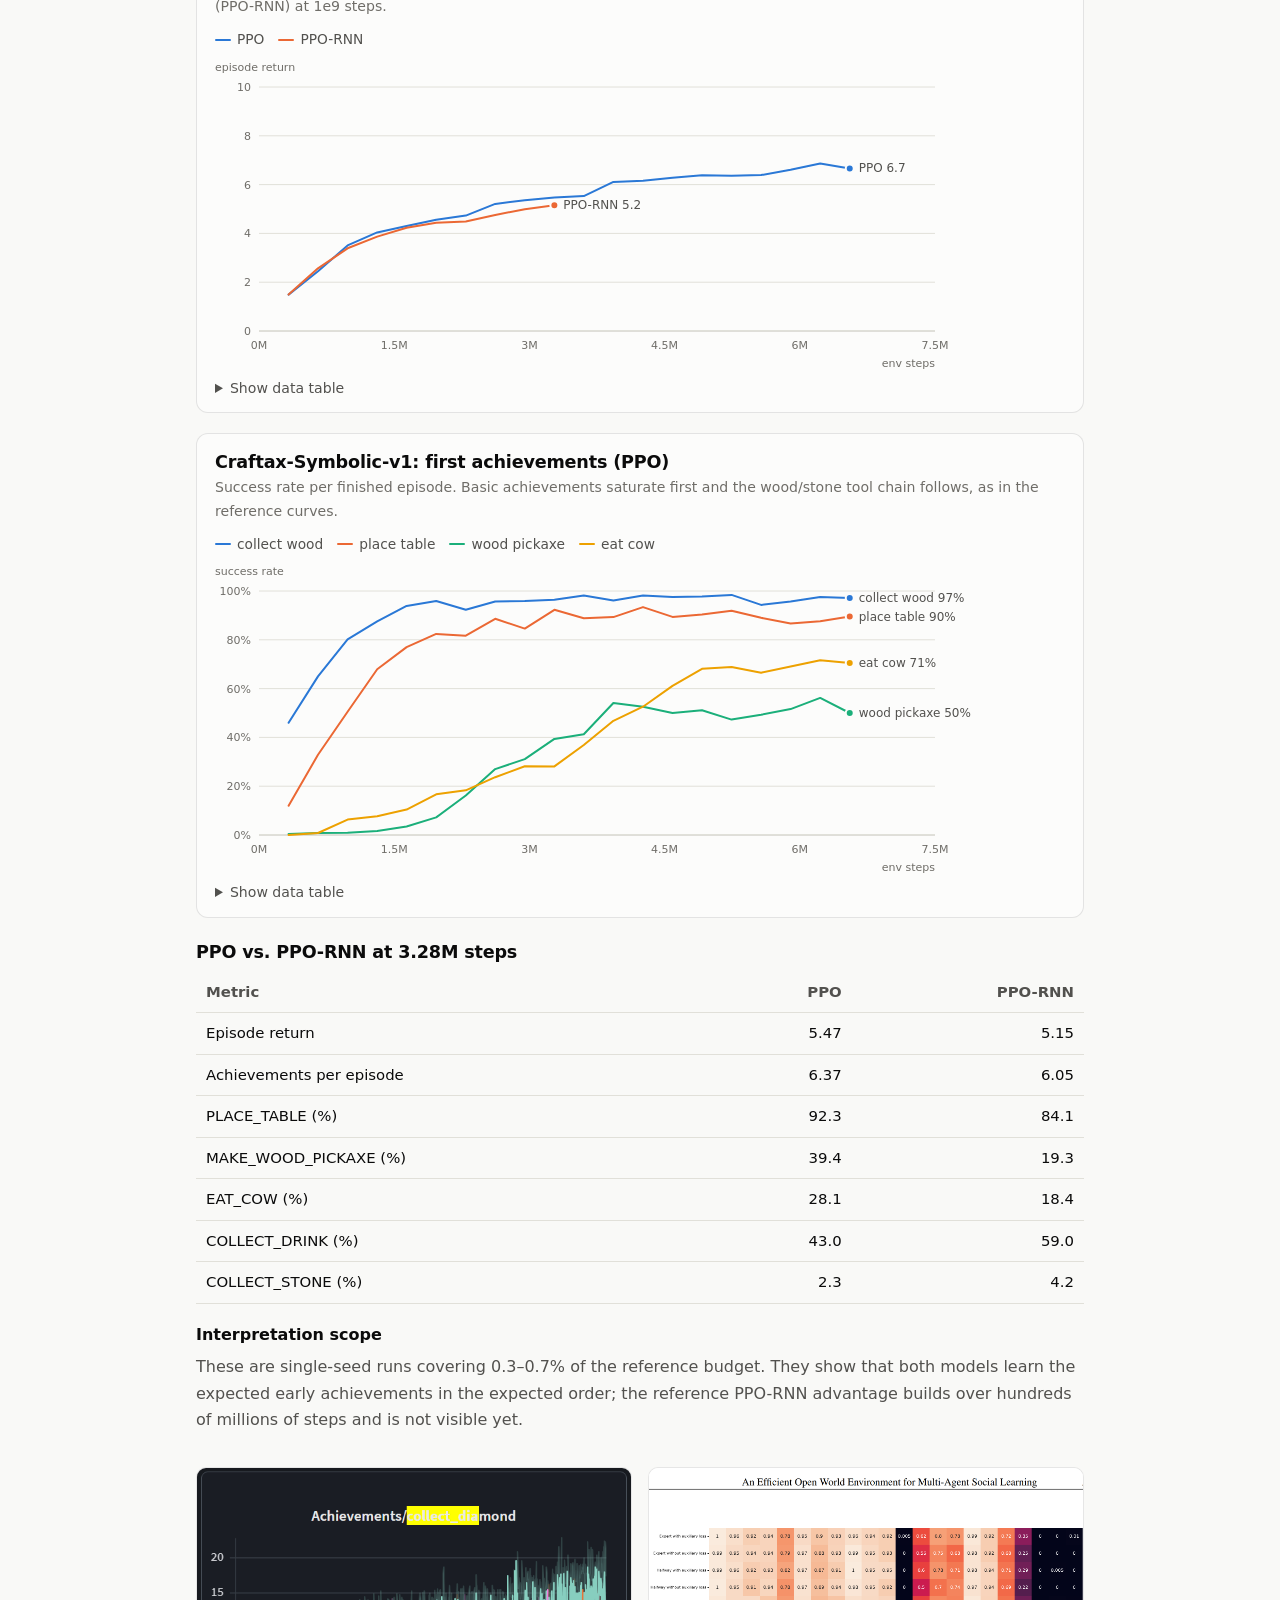
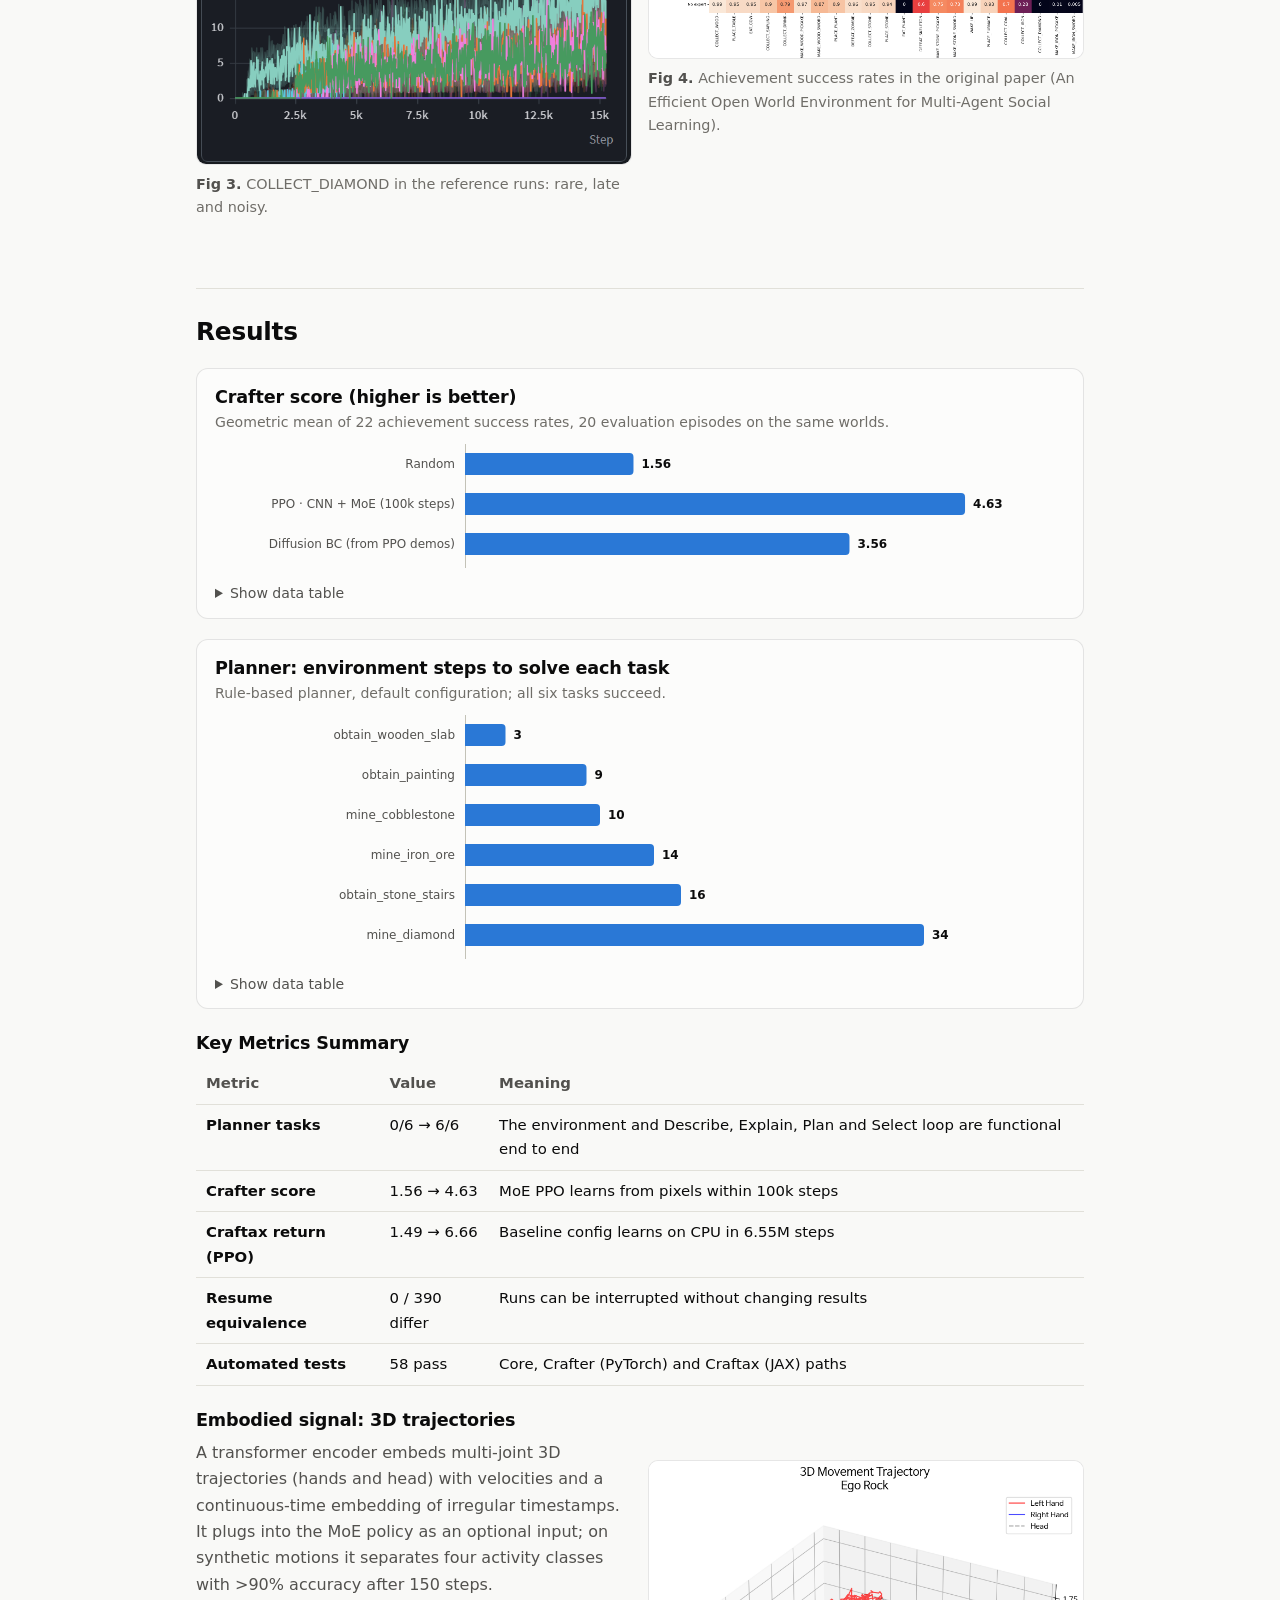
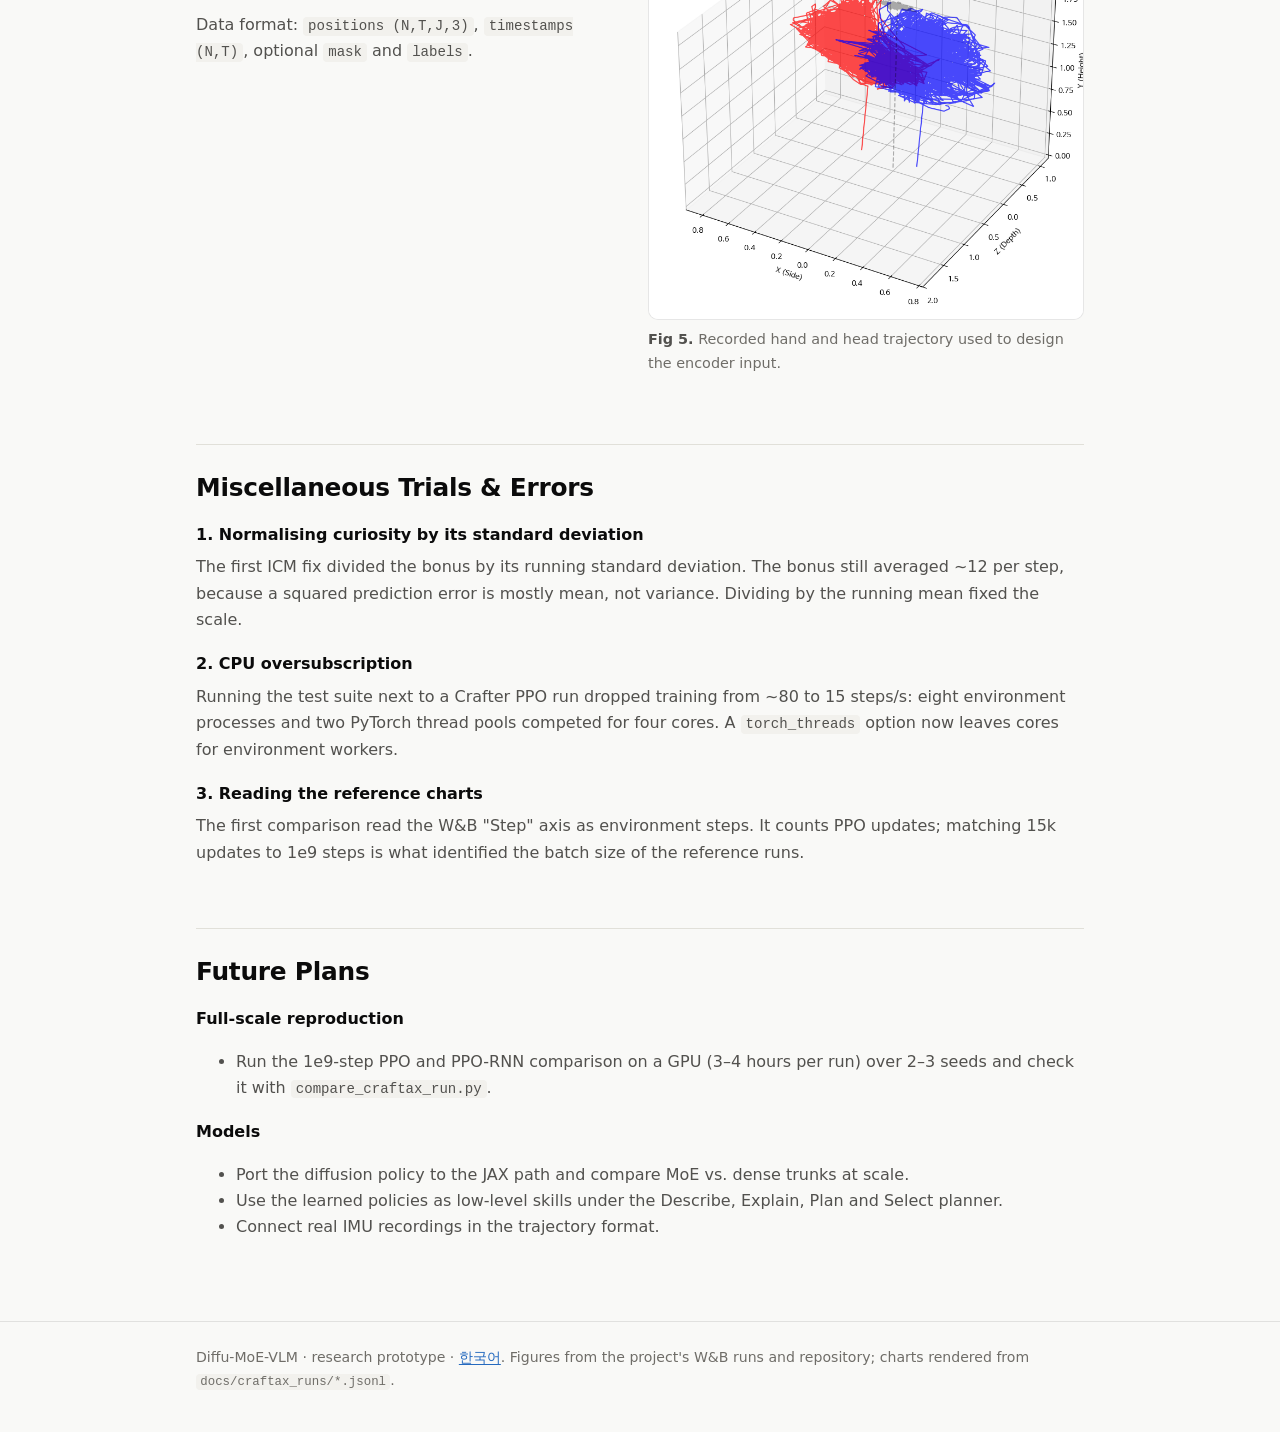
==== commit ec3234ab: "Serve code and reproducibility report on the project site - code.html (EN/KO): quick start, module m" ====
--- a/docs/index.html
+++ b/docs/index.html
@@ -16,6 +16,8 @@
     <a class="brand" href="./">Diffu-MoE-VLM</a>
     <a class="link optional" href="#key-results">Key Results</a>
     <a class="link optional" href="#problem-solving">Problem Solving</a>
+    <a class="link optional" href="code.html">Code</a>
+    <a class="link optional" href="reproducibility.html">Reproducibility</a>
     <a class="link" href="blog/">Blog</a>
     <a class="lang-switch" href="ko/" hreflang="ko" lang="ko">한국어</a>
     <button class="theme-toggle" type="button" aria-label="Toggle dark mode">◐</button>
@@ -29,8 +31,8 @@
     <p class="subtitle">Planning and learning agents for open-world crafting games: from an LLM planner on a toy world to reproducible Craftax training in JAX.</p>
     <p class="meta">NullXeronier</p>
     <div class="buttons">
-      <a class="btn primary" href="https://github.com/NullXeronier/Diffu_MoE_VLM/tree/research/prototype">Code</a>
-      <a class="btn" href="https://github.com/NullXeronier/Diffu_MoE_VLM/blob/research/prototype/docs/craftax_reproducibility.md">Reproducibility report</a>
+      <a class="btn primary" href="code.html">Code</a>
+      <a class="btn" href="reproducibility.html">Reproducibility report</a>
       <a class="btn" href="blog/building-diffu-moe-vlm.html">Research note</a>
     </div>
   </div>
--- a/docs/assets/site.css
+++ b/docs/assets/site.css
@@ -272,3 +272,43 @@
   .diagram.lg { overflow-x: auto; -webkit-overflow-scrolling: touch; }
   .diagram.lg svg { min-width: 500px; }
 }
+
+/* ---------- v4: code viewer ---------- */
+:root { --tk-kw: #7c3aad; --tk-str: #1d7a45; --tk-com: #6f6d68; --tk-num: #a85400; --tk-def: #1f5fae; --tk-dec: #8a5a00; --hl: #fff4c2; }
+@media (prefers-color-scheme: dark) {
+  :root:not([data-theme="light"]) { --tk-kw: #c99bf0; --tk-str: #86cf98; --tk-com: #9a988f; --tk-num: #e8a96a; --tk-def: #7fb4f2; --tk-dec: #e0c070; --hl: #3a3420; }
+}
+:root[data-theme="dark"] { --tk-kw: #c99bf0; --tk-str: #86cf98; --tk-com: #9a988f; --tk-num: #e8a96a; --tk-def: #7fb4f2; --tk-dec: #e0c070; --hl: #3a3420; }
+.code-viewer { display: grid; grid-template-columns: 240px minmax(0, 1fr); gap: 0; border: 1px solid var(--border);
+  border-radius: 12px; overflow: hidden; background: var(--surface); scroll-margin-top: 64px; }
+.cv-side { border-right: 1px solid var(--border); padding: 10px; max-height: 70vh; overflow-y: auto; font-size: 0.86rem; }
+.cv-filter { width: 100%; box-sizing: border-box; padding: 6px 8px; border: 1px solid var(--border); border-radius: 6px;
+  background: var(--page); color: var(--ink); font: inherit; margin-bottom: 8px; }
+.cv-dir summary { cursor: pointer; font-weight: 600; color: var(--ink-2); padding: 3px 0; font-family: ui-monospace, SFMono-Regular, Menlo, Consolas, monospace; font-size: 0.82rem; }
+.cv-dir ul { list-style: none; margin: 0 0 4px; padding-left: 12px; }
+.cv-dir a { display: block; padding: 2px 6px; border-radius: 4px; color: var(--ink-2); text-decoration: none;
+  font-family: ui-monospace, SFMono-Regular, Menlo, Consolas, monospace; font-size: 0.8rem; overflow-wrap: anywhere; }
+.cv-dir a:hover { background: var(--surface-2); color: var(--ink); }
+.cv-dir a.active { background: var(--callout); color: var(--accent); font-weight: 600; }
+.cv-main { min-width: 0; display: flex; flex-direction: column; }
+.cv-head { display: flex; align-items: center; gap: 10px; padding: 8px 12px; border-bottom: 1px solid var(--border); }
+.cv-path { background: none; padding: 0; font-weight: 600; overflow-wrap: anywhere; }
+.cv-meta { color: var(--muted); font-size: 0.82rem; margin-right: auto; white-space: nowrap; }
+.cv-copy { border: 1px solid var(--border); background: var(--surface); color: var(--ink-2); border-radius: 6px; font-size: 12px; padding: 3px 8px; cursor: pointer; }
+.cv-body { position: relative; background: var(--code-bg); max-height: 70vh; overflow: auto; padding: 8px 0;
+  font-family: ui-monospace, SFMono-Regular, Menlo, Consolas, monospace; font-size: 0.8rem; line-height: 1.55; }
+.cl { display: flex; white-space: pre; min-width: max-content; }
+.cl.hl { background: var(--hl); }
+.ln { flex: none; width: 3.2em; padding-right: 12px; text-align: right; color: var(--muted); text-decoration: none; user-select: none; }
+.ln:hover { color: var(--ink); }
+.lc { padding-right: 16px; color: var(--ink); }
+.tk-kw { color: var(--tk-kw); } .tk-str { color: var(--tk-str); } .tk-com { color: var(--tk-com); font-style: italic; }
+.tk-num { color: var(--tk-num); } .tk-def { color: var(--tk-def); font-weight: 600; } .tk-dec { color: var(--tk-dec); }
+@media (max-width: 720px) {
+  .code-viewer { grid-template-columns: 1fr; }
+  .cv-side { border-right: none; border-bottom: 1px solid var(--border); max-height: 220px; }
+  .cv-body { max-height: 60vh; }
+}
+.small { font-size: 0.86rem; }
+.nav .brand, .nav a.link, .nav .lang-switch { white-space: nowrap; }
+@media (max-width: 560px) { .nav .wrap { gap: 12px; } }
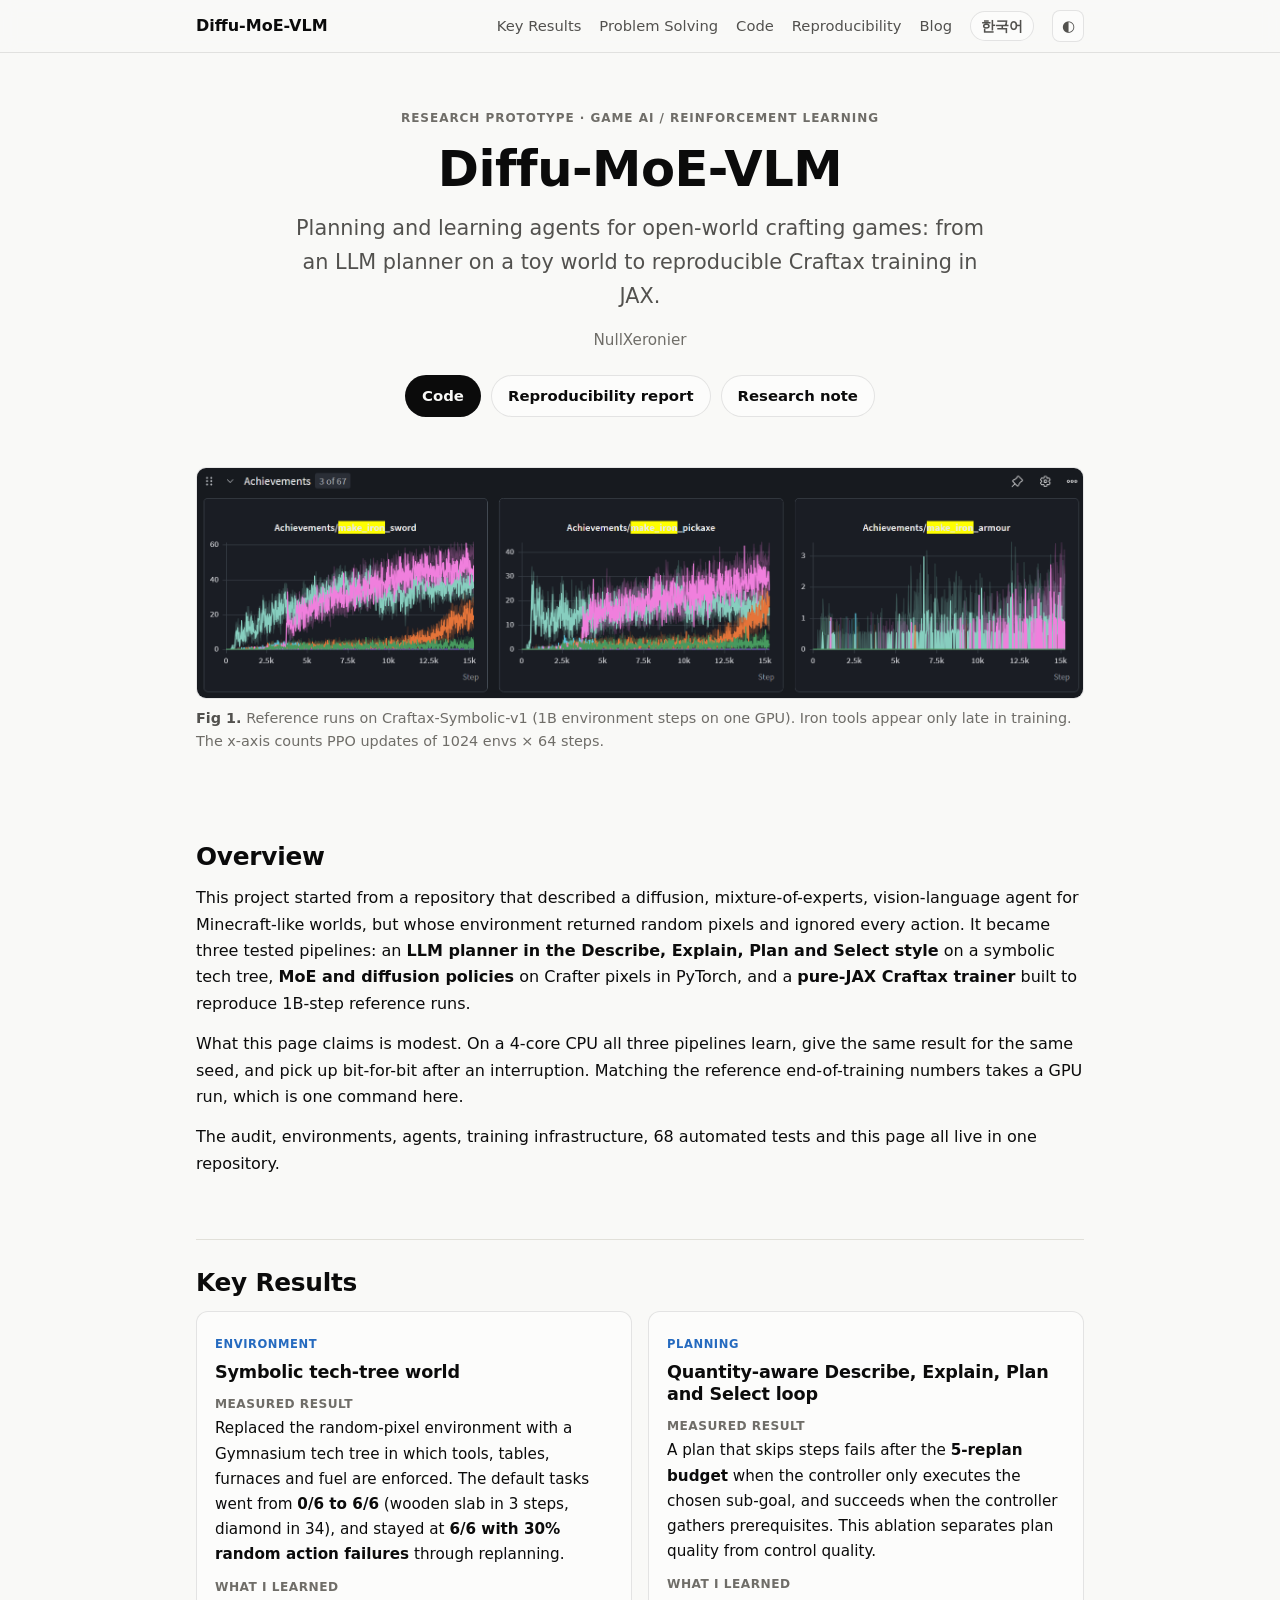
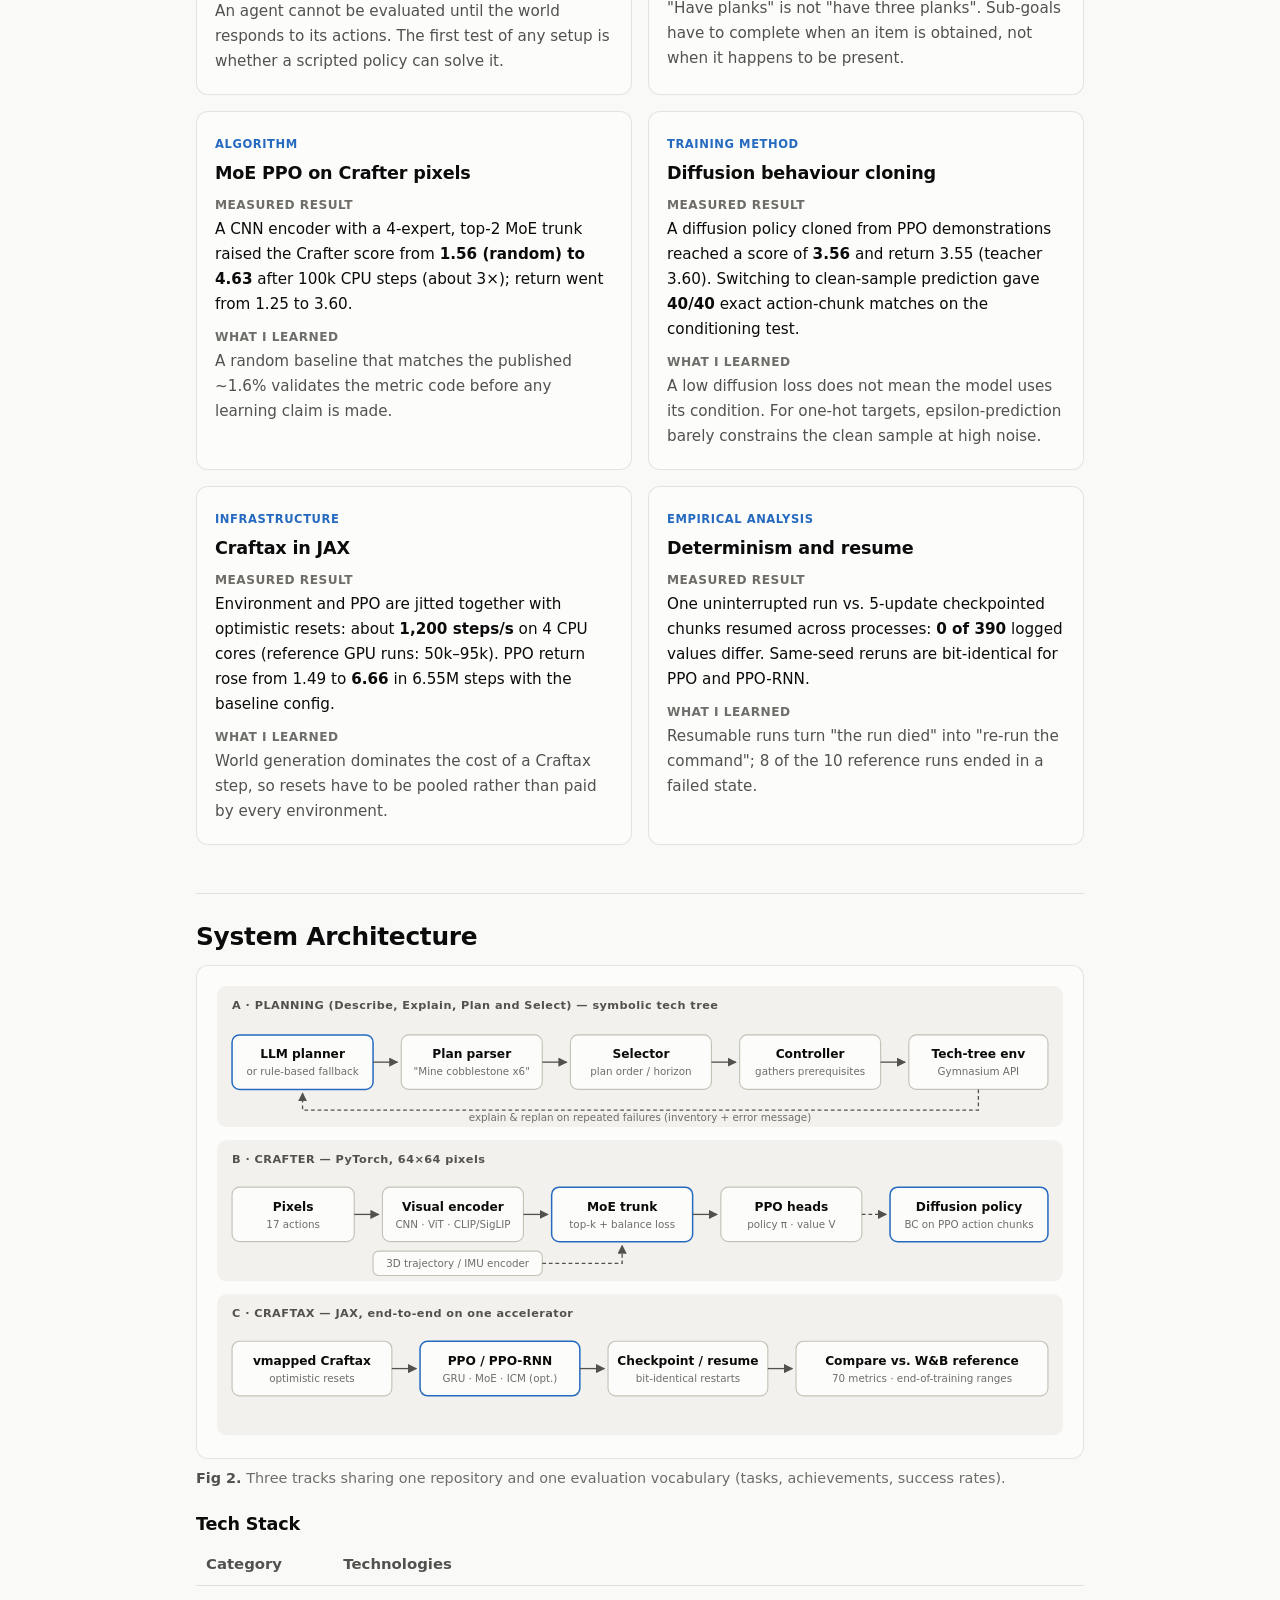
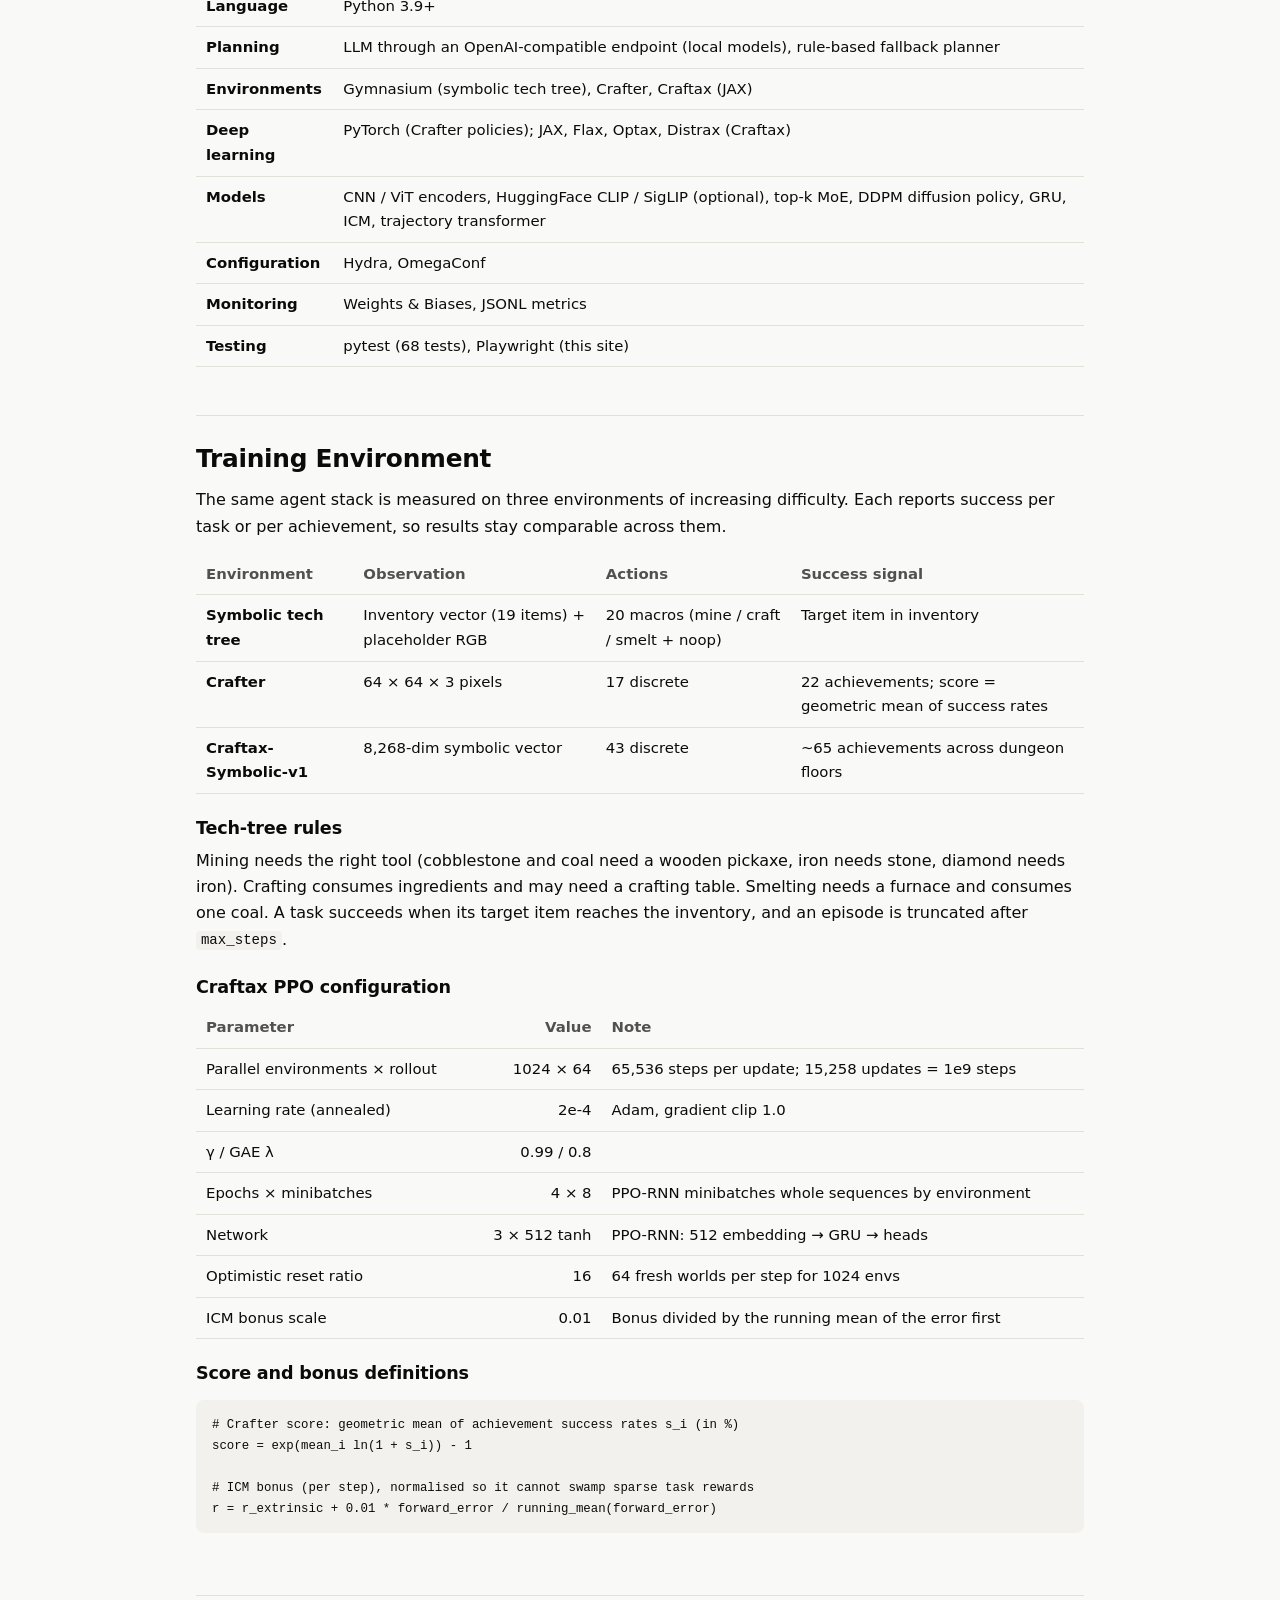
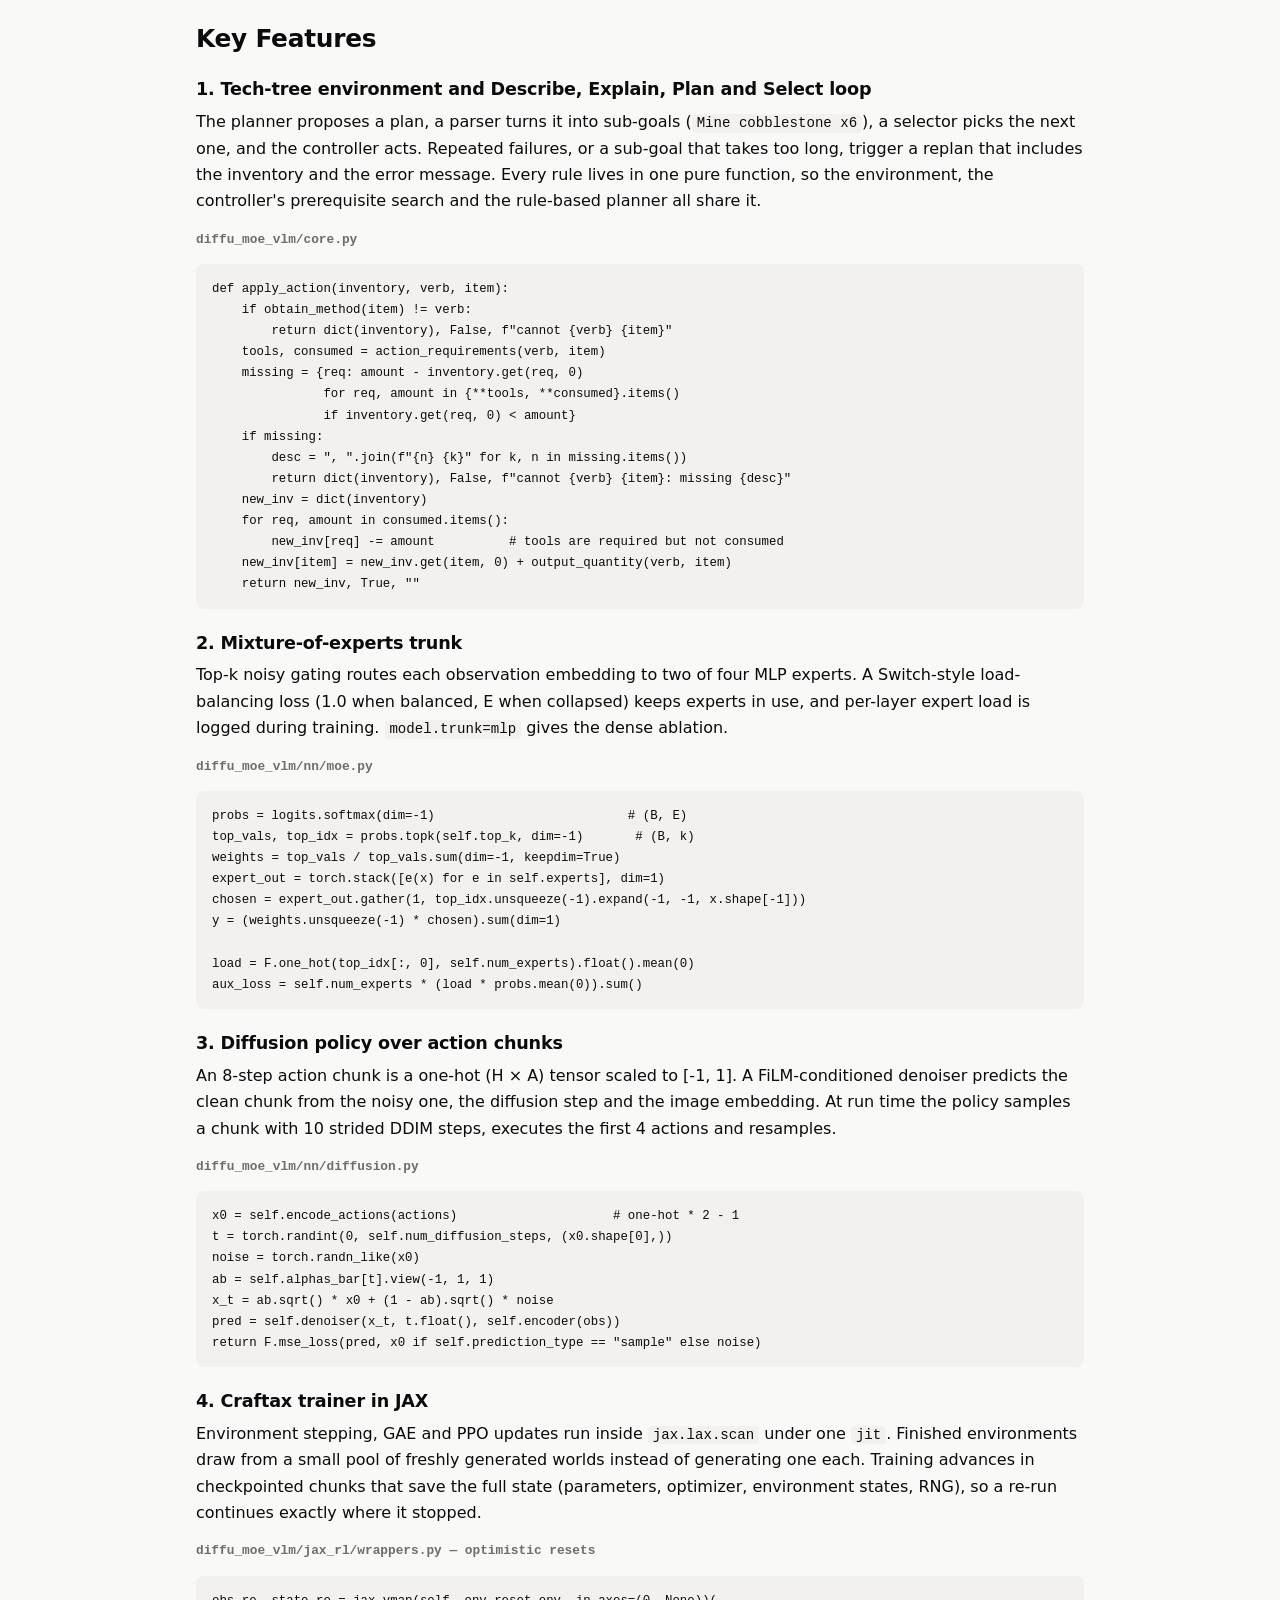
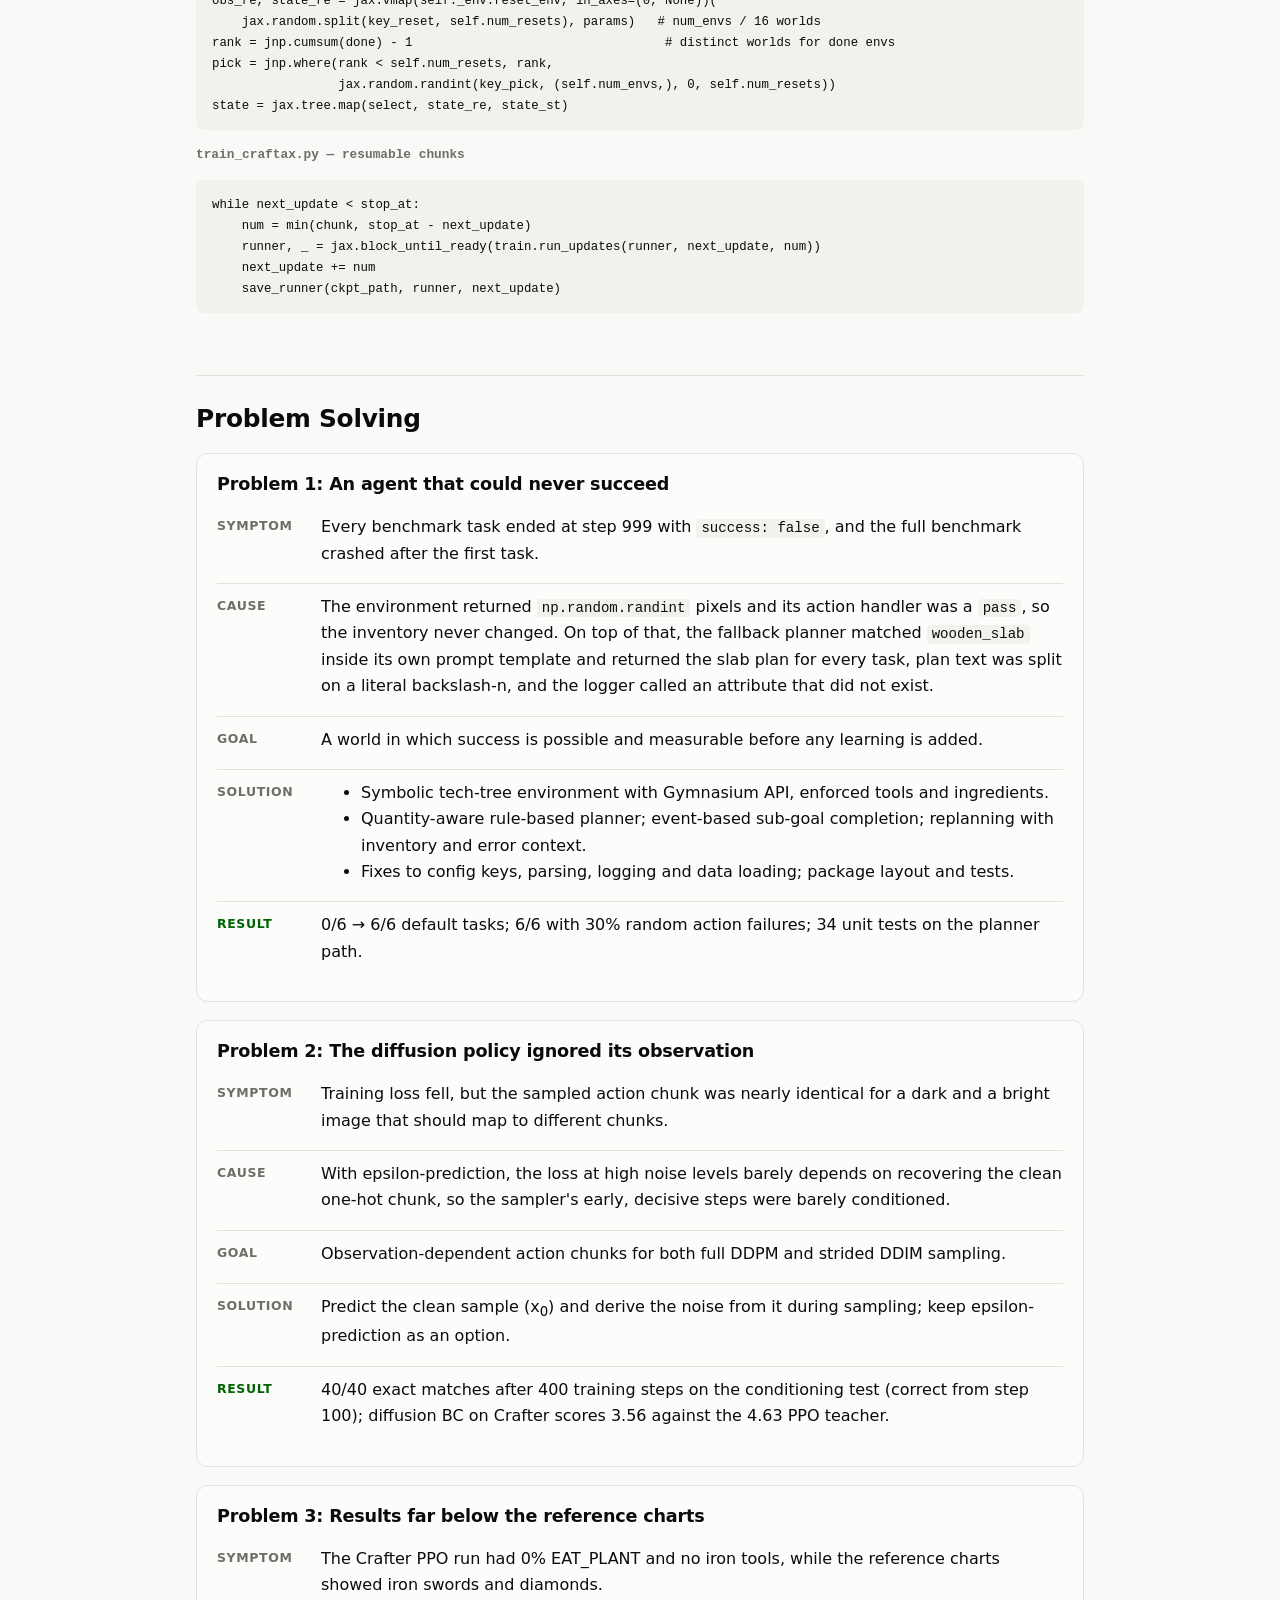
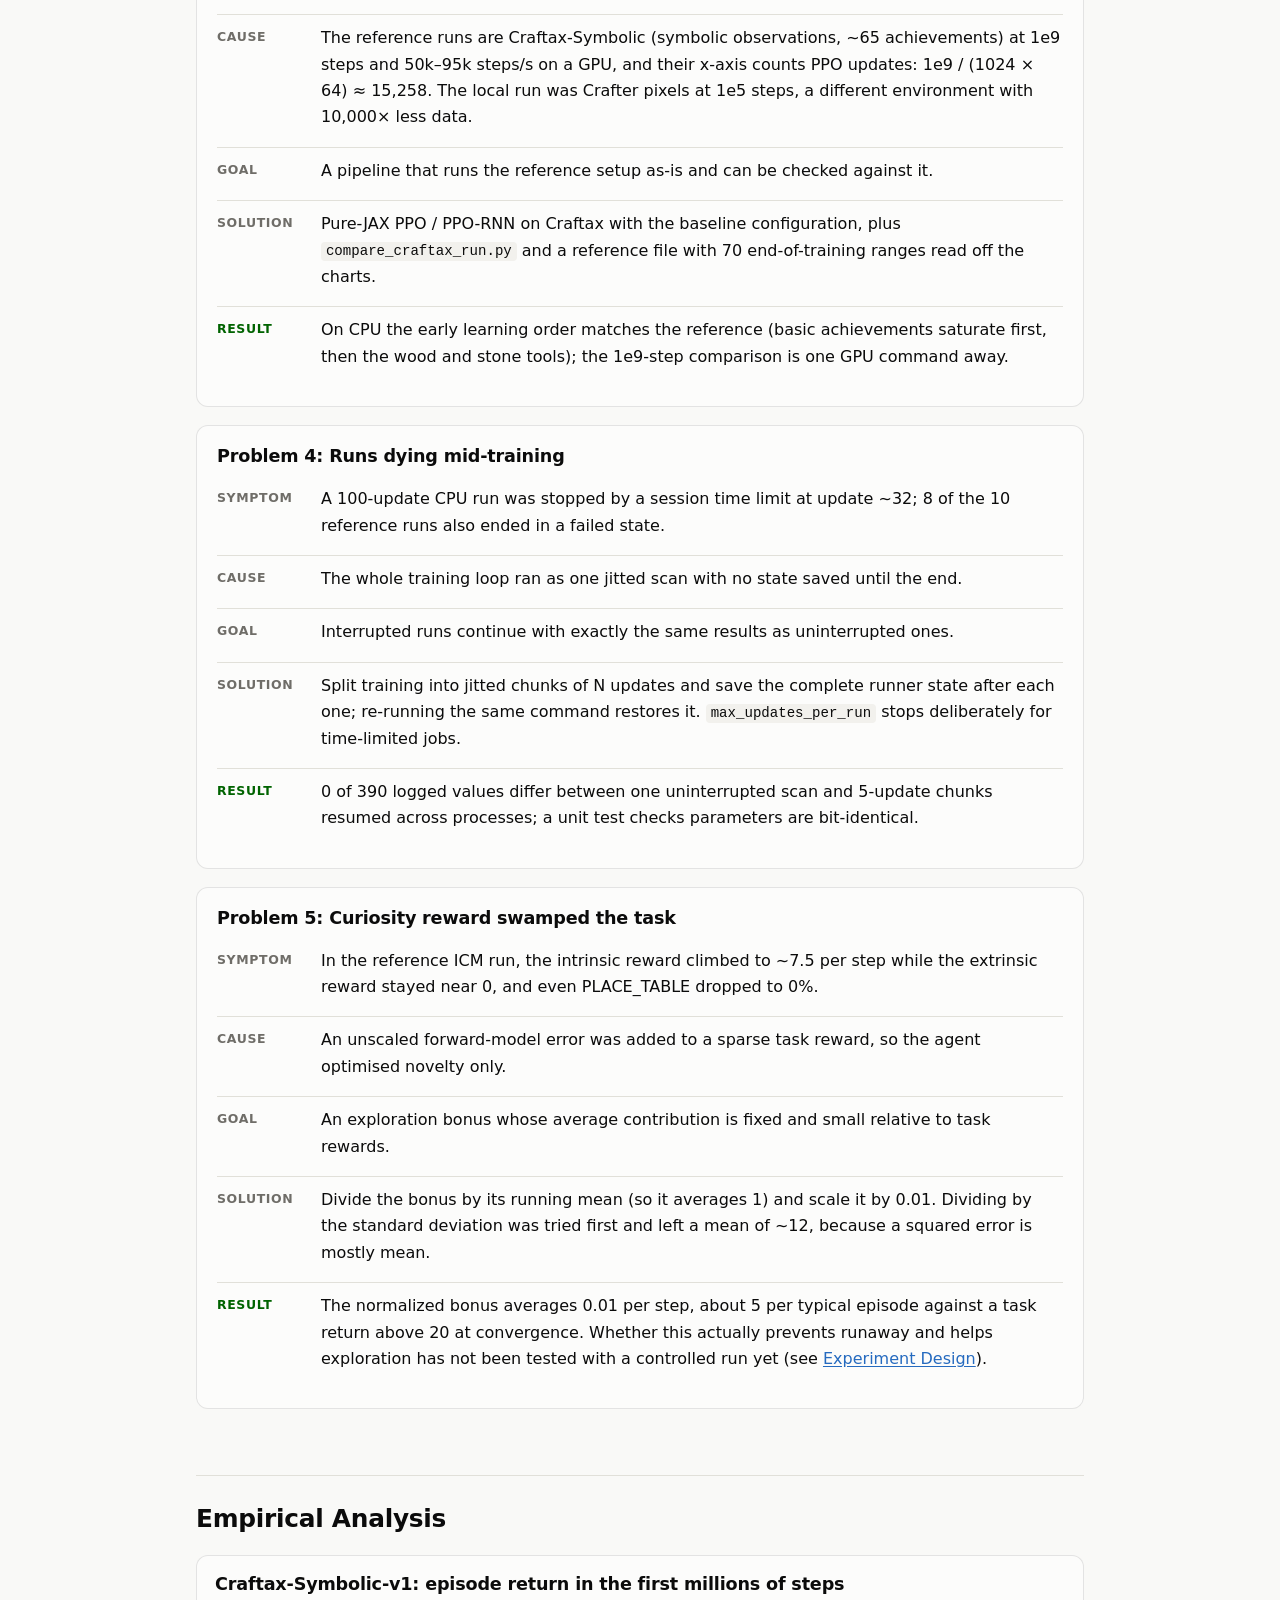
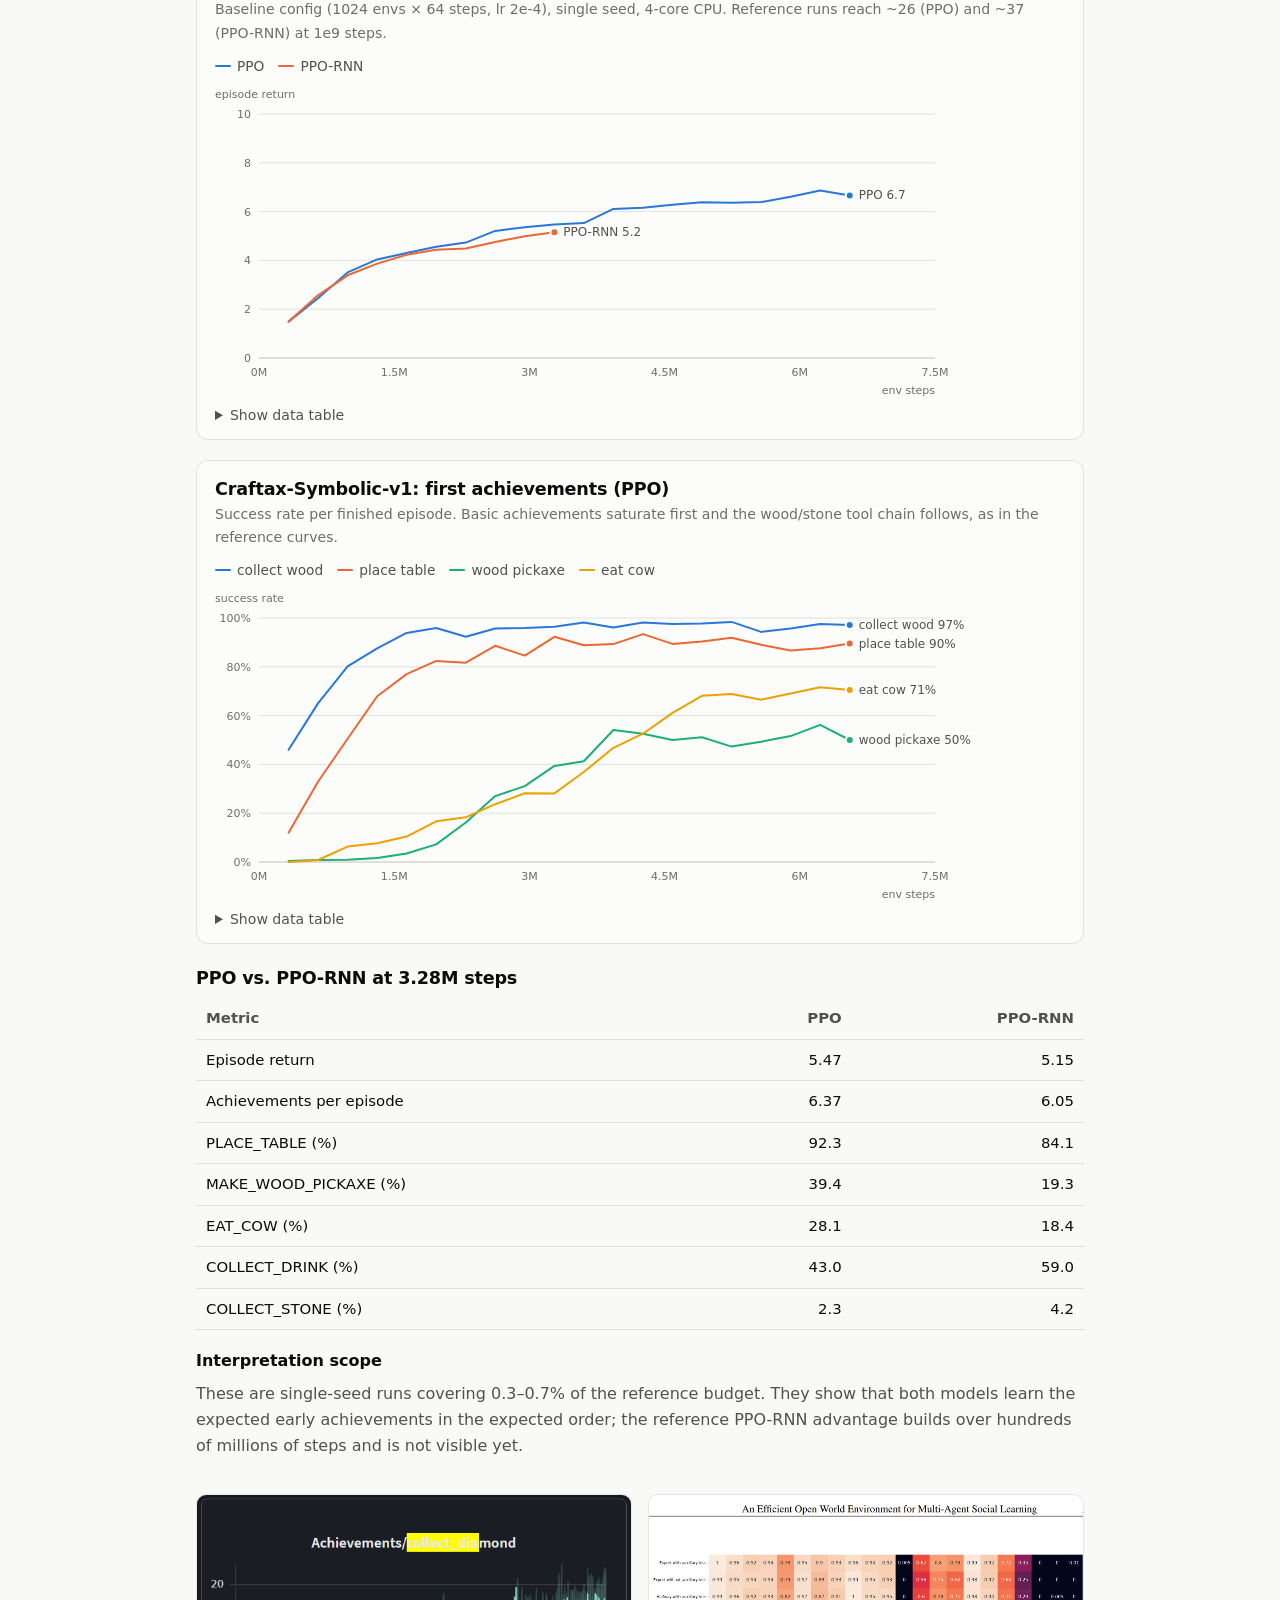
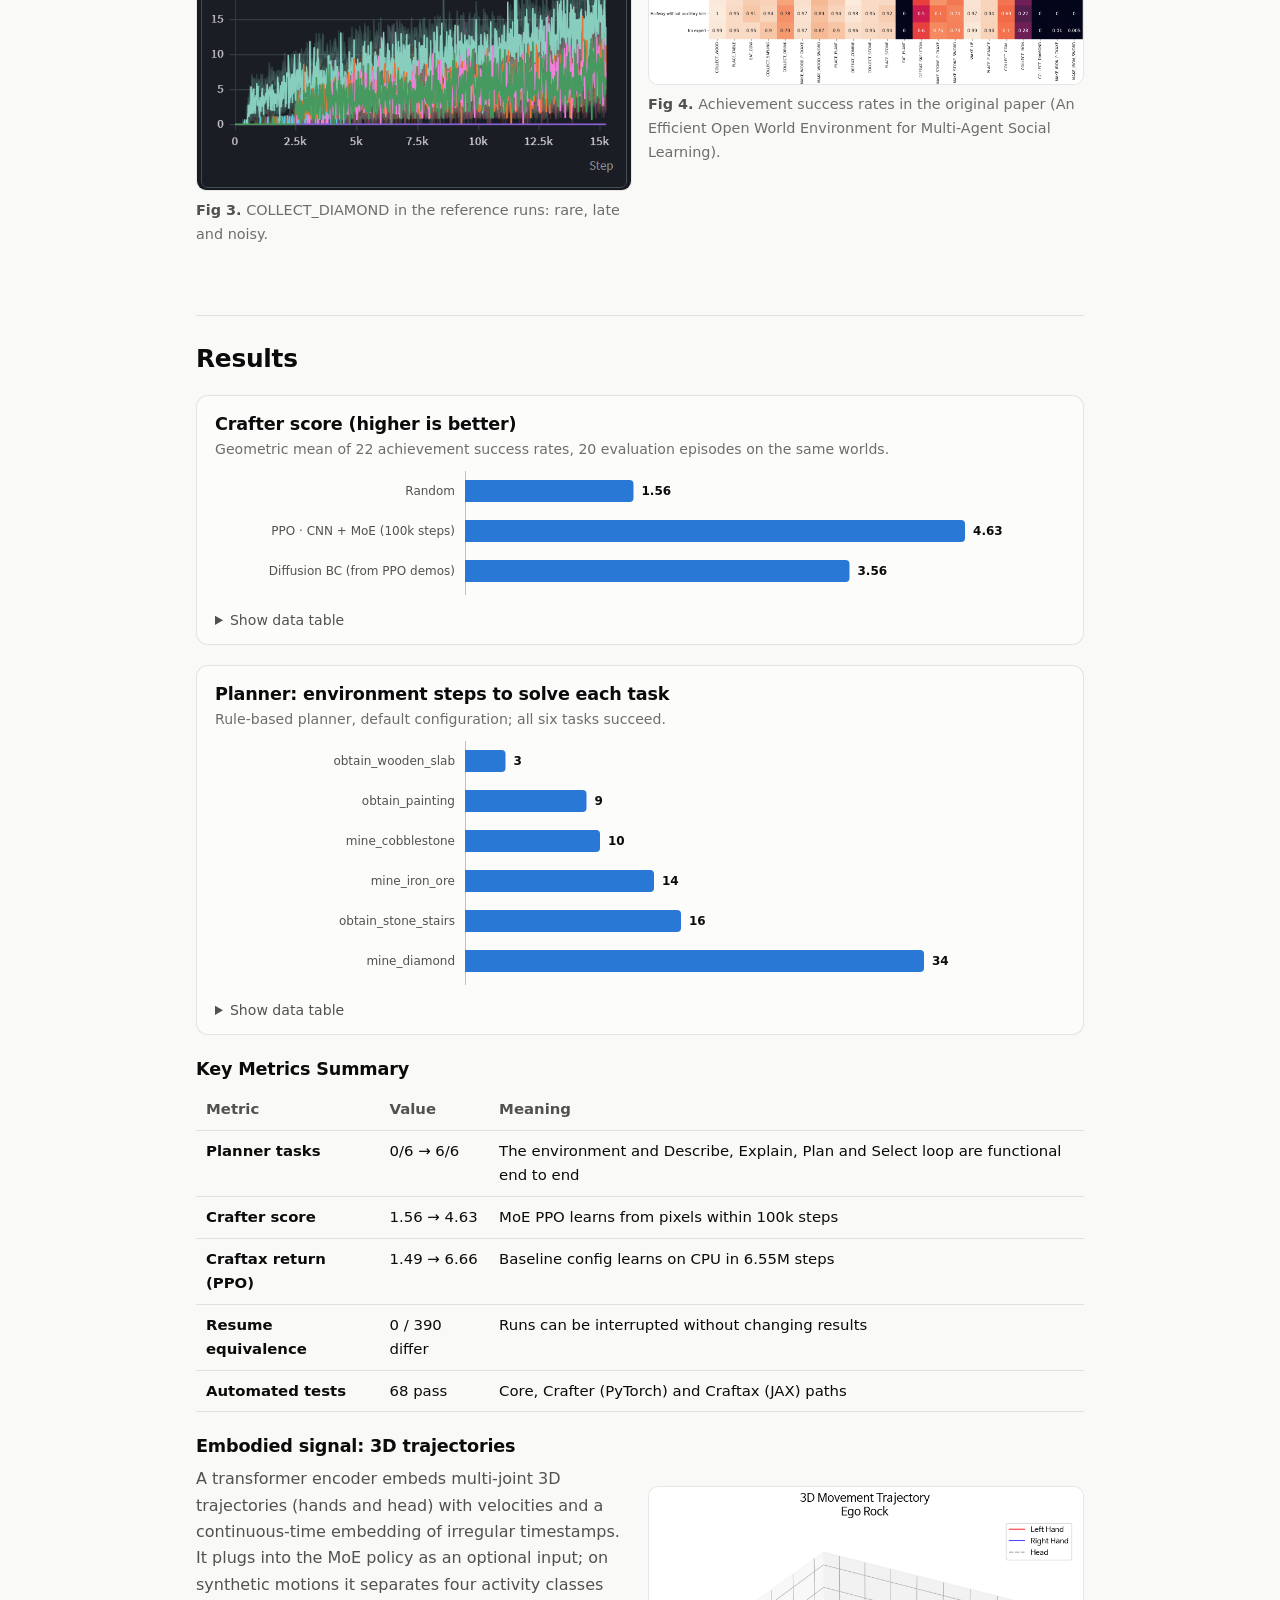
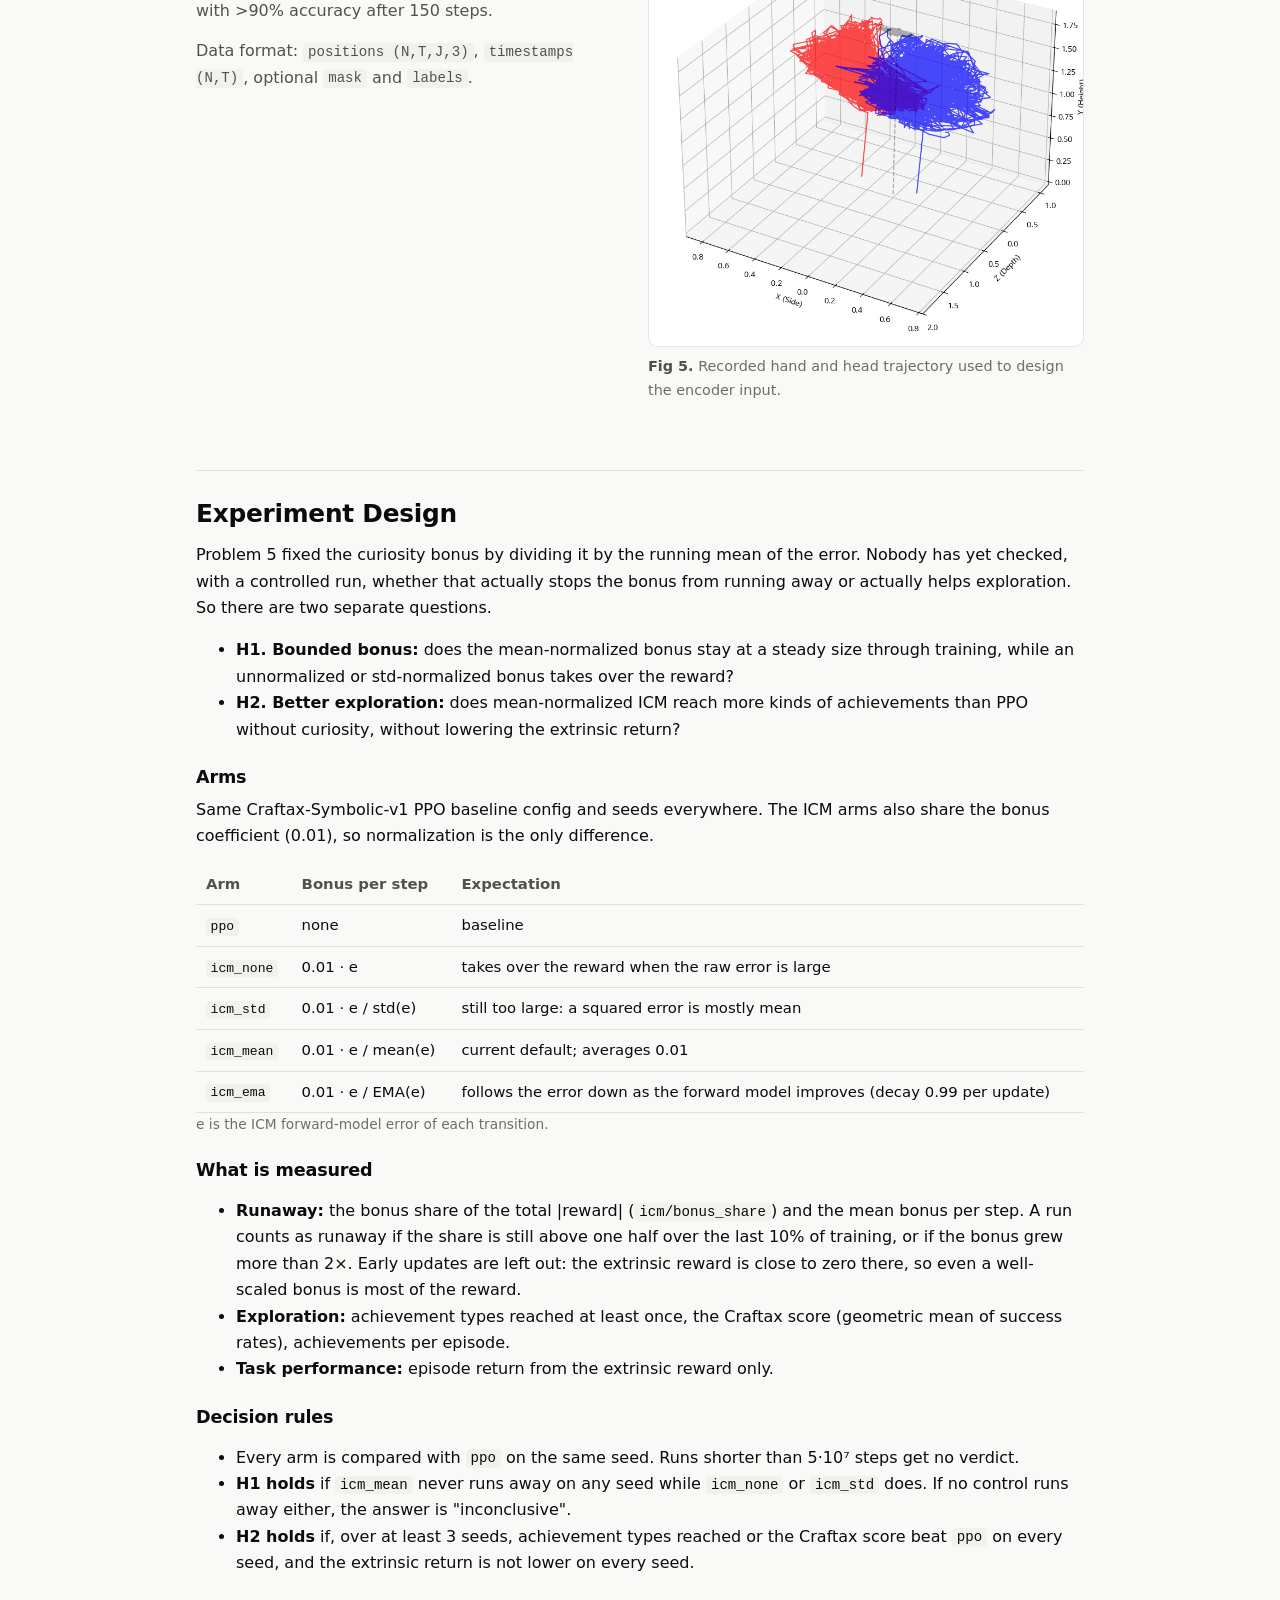
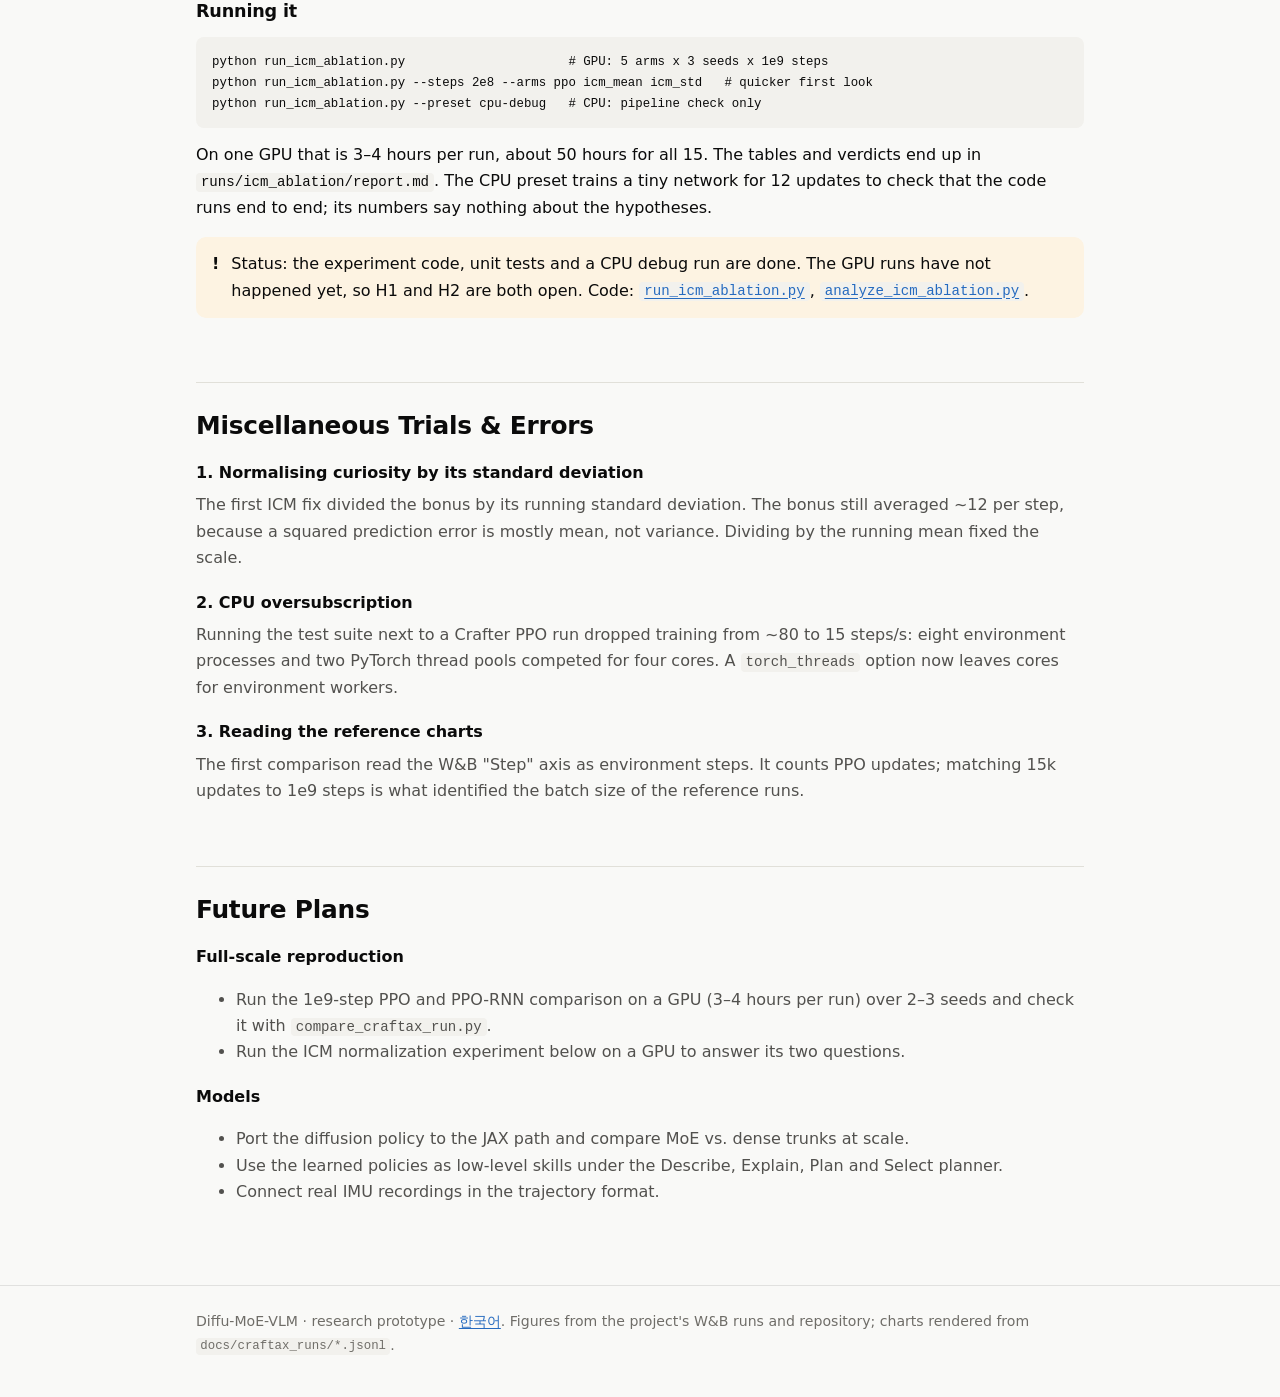
==== commit 5ebf129d: "Add the ICM experiment design to the site and rewrite the Korean pages - Project page (EN/KO): new E" ====
--- a/docs/index.html
+++ b/docs/index.html
@@ -47,8 +47,8 @@
   <section id="overview">
     <h2>Overview</h2>
     <p>This project started from a repository that described a diffusion, mixture-of-experts, vision-language agent for Minecraft-like worlds, but whose environment returned random pixels and ignored every action. It became three tested pipelines: an <b>LLM planner in the Describe, Explain, Plan and Select style</b> on a symbolic tech tree, <b>MoE and diffusion policies</b> on Crafter pixels in PyTorch, and a <b>pure-JAX Craftax trainer</b> built to reproduce 1B-step reference runs.</p>
-    <p>The final claim is intentionally narrow. On a 4-core CPU the pipelines learn, are deterministic, and resume bit-for-bit after interruption. Matching the reference end-of-training numbers needs the GPU run that this setup reduces to one command.</p>
-    <p>Everything was built end-to-end in one repository: the audit, environments, agents, training infrastructure, 58 automated tests and this page.</p>
+    <p>What this page claims is modest. On a 4-core CPU all three pipelines learn, give the same result for the same seed, and pick up bit-for-bit after an interruption. Matching the reference end-of-training numbers takes a GPU run, which is one command here.</p>
+    <p>The audit, environments, agents, training infrastructure, 68 automated tests and this page all live in one repository.</p>
   </section>
 
   <section id="key-results">
@@ -199,7 +199,7 @@
           <tr><td><b>Models</b></td><td>CNN / ViT encoders, HuggingFace CLIP / SigLIP (optional), top-k MoE, DDPM diffusion policy, GRU, ICM, trajectory transformer</td></tr>
           <tr><td><b>Configuration</b></td><td>Hydra, OmegaConf</td></tr>
           <tr><td><b>Monitoring</b></td><td>Weights &amp; Biases, JSONL metrics</td></tr>
-          <tr><td><b>Testing</b></td><td>pytest (58 tests), Playwright (this site)</td></tr>
+          <tr><td><b>Testing</b></td><td>pytest (68 tests), Playwright (this site)</td></tr>
         </tbody>
       </table>
     </div>
@@ -233,7 +233,7 @@
           <tr><td>Epochs × minibatches</td><td class="num">4 × 8</td><td>PPO-RNN minibatches whole sequences by environment</td></tr>
           <tr><td>Network</td><td class="num">3 × 512 tanh</td><td>PPO-RNN: 512 embedding → GRU → heads</td></tr>
           <tr><td>Optimistic reset ratio</td><td class="num">16</td><td>64 fresh worlds per step for 1024 envs</td></tr>
-          <tr><td>ICM bonus scale</td><td class="num">0.01</td><td>Bonus divided by its running mean first</td></tr>
+          <tr><td>ICM bonus scale</td><td class="num">0.01</td><td>Bonus divided by the running mean of the error first</td></tr>
         </tbody>
       </table>
     </div>
@@ -354,7 +354,7 @@
       <div class="step"><div class="lbl">Cause</div><div><p>An unscaled forward-model error was added to a sparse task reward, so the agent optimised novelty only.</p></div></div>
       <div class="step"><div class="lbl">Goal</div><div><p>An exploration bonus whose average contribution is fixed and small relative to task rewards.</p></div></div>
       <div class="step"><div class="lbl">Solution</div><div><p>Divide the bonus by its running mean (so it averages 1) and scale it by 0.01. Dividing by the standard deviation was tried first and left a mean of ~12, because a squared error is mostly mean.</p></div></div>
-      <div class="step result"><div class="lbl">Result</div><div><p>The normalized bonus averages 0.01 per step, about 5 per typical episode against a task return above 20 at convergence.</p></div></div>
+      <div class="step result"><div class="lbl">Result</div><div><p>The normalized bonus averages 0.01 per step, about 5 per typical episode against a task return above 20 at convergence. Whether this actually prevents runaway and helps exploration has not been tested with a controlled run yet (see <a href="#experiment">Experiment Design</a>).</p></div></div>
     </div>
   </section>
 
@@ -422,7 +422,7 @@
           <tr><td><b>Crafter score</b></td><td>1.56 → 4.63</td><td>MoE PPO learns from pixels within 100k steps</td></tr>
           <tr><td><b>Craftax return (PPO)</b></td><td>1.49 → 6.66</td><td>Baseline config learns on CPU in 6.55M steps</td></tr>
           <tr><td><b>Resume equivalence</b></td><td>0 / 390 differ</td><td>Runs can be interrupted without changing results</td></tr>
-          <tr><td><b>Automated tests</b></td><td>58 pass</td><td>Core, Crafter (PyTorch) and Craftax (JAX) paths</td></tr>
+          <tr><td><b>Automated tests</b></td><td>68 pass</td><td>Core, Crafter (PyTorch) and Craftax (JAX) paths</td></tr>
         </tbody>
       </table>
     </div>
@@ -438,6 +438,48 @@
         <figcaption><span class="fig-num">Fig 5.</span> Recorded hand and head trajectory used to design the encoder input.</figcaption>
       </figure>
     </div>
+  </section>
+
+  <section id="experiment">
+    <h2>Experiment Design</h2>
+    <p>Problem 5 fixed the curiosity bonus by dividing it by the running mean of the error. Nobody has yet checked, with a controlled run, whether that actually stops the bonus from running away or actually helps exploration. So there are two separate questions.</p>
+    <ul>
+      <li><b>H1. Bounded bonus:</b> does the mean-normalized bonus stay at a steady size through training, while an unnormalized or std-normalized bonus takes over the reward?</li>
+      <li><b>H2. Better exploration:</b> does mean-normalized ICM reach more kinds of achievements than PPO without curiosity, without lowering the extrinsic return?</li>
+    </ul>
+    <h3>Arms</h3>
+    <p>Same Craftax-Symbolic-v1 PPO baseline config and seeds everywhere. The ICM arms also share the bonus coefficient (0.01), so normalization is the only difference.</p>
+    <div class="table-wrap">
+      <table>
+        <thead><tr><th>Arm</th><th>Bonus per step</th><th>Expectation</th></tr></thead>
+        <tbody>
+          <tr><td><code>ppo</code></td><td>none</td><td>baseline</td></tr>
+          <tr><td><code>icm_none</code></td><td>0.01 · e</td><td>takes over the reward when the raw error is large</td></tr>
+          <tr><td><code>icm_std</code></td><td>0.01 · e / std(e)</td><td>still too large: a squared error is mostly mean</td></tr>
+          <tr><td><code>icm_mean</code></td><td>0.01 · e / mean(e)</td><td>current default; averages 0.01</td></tr>
+          <tr><td><code>icm_ema</code></td><td>0.01 · e / EMA(e)</td><td>follows the error down as the forward model improves (decay 0.99 per update)</td></tr>
+        </tbody>
+      </table>
+    </div>
+    <p class="muted small">e is the ICM forward-model error of each transition.</p>
+    <h3>What is measured</h3>
+    <ul>
+      <li><b>Runaway:</b> the bonus share of the total |reward| (<code>icm/bonus_share</code>) and the mean bonus per step. A run counts as runaway if the share is still above one half over the last 10% of training, or if the bonus grew more than 2×. Early updates are left out: the extrinsic reward is close to zero there, so even a well-scaled bonus is most of the reward.</li>
+      <li><b>Exploration:</b> achievement types reached at least once, the Craftax score (geometric mean of success rates), achievements per episode.</li>
+      <li><b>Task performance:</b> episode return from the extrinsic reward only.</li>
+    </ul>
+    <h3>Decision rules</h3>
+    <ul>
+      <li>Every arm is compared with <code>ppo</code> on the same seed. Runs shorter than 5·10⁷ steps get no verdict.</li>
+      <li><b>H1 holds</b> if <code>icm_mean</code> never runs away on any seed while <code>icm_none</code> or <code>icm_std</code> does. If no control runs away either, the answer is "inconclusive".</li>
+      <li><b>H2 holds</b> if, over at least 3 seeds, achievement types reached or the Craftax score beat <code>ppo</code> on every seed, and the extrinsic return is not lower on every seed.</li>
+    </ul>
+    <h3>Running it</h3>
+<pre><code>python run_icm_ablation.py                      # GPU: 5 arms x 3 seeds x 1e9 steps
+python run_icm_ablation.py --steps 2e8 --arms ppo icm_mean icm_std   # quicker first look
+python run_icm_ablation.py --preset cpu-debug   # CPU: pipeline check only</code></pre>
+    <p>On one GPU that is 3–4 hours per run, about 50 hours for all 15. The tables and verdicts end up in <code>runs/icm_ablation/report.md</code>. The CPU preset trains a tiny network for 12 updates to check that the code runs end to end; its numbers say nothing about the hypotheses.</p>
+    <div class="callout warn"><span class="icon">!</span><div>Status: the experiment code, unit tests and a CPU debug run are done. The GPU runs have not happened yet, so H1 and H2 are both open. Code: <a href="code.html#f=run_icm_ablation.py"><code>run_icm_ablation.py</code></a>, <a href="code.html#f=analyze_icm_ablation.py"><code>analyze_icm_ablation.py</code></a>.</div></div>
   </section>
 
   <section id="trials">
@@ -455,6 +497,7 @@
     <h4>Full-scale reproduction</h4>
     <ul class="ink-2">
       <li>Run the 1e9-step PPO and PPO-RNN comparison on a GPU (3–4 hours per run) over 2–3 seeds and check it with <code>compare_craftax_run.py</code>.</li>
+      <li>Run the ICM normalization experiment below on a GPU to answer its two questions.</li>
     </ul>
     <h4>Models</h4>
     <ul class="ink-2">
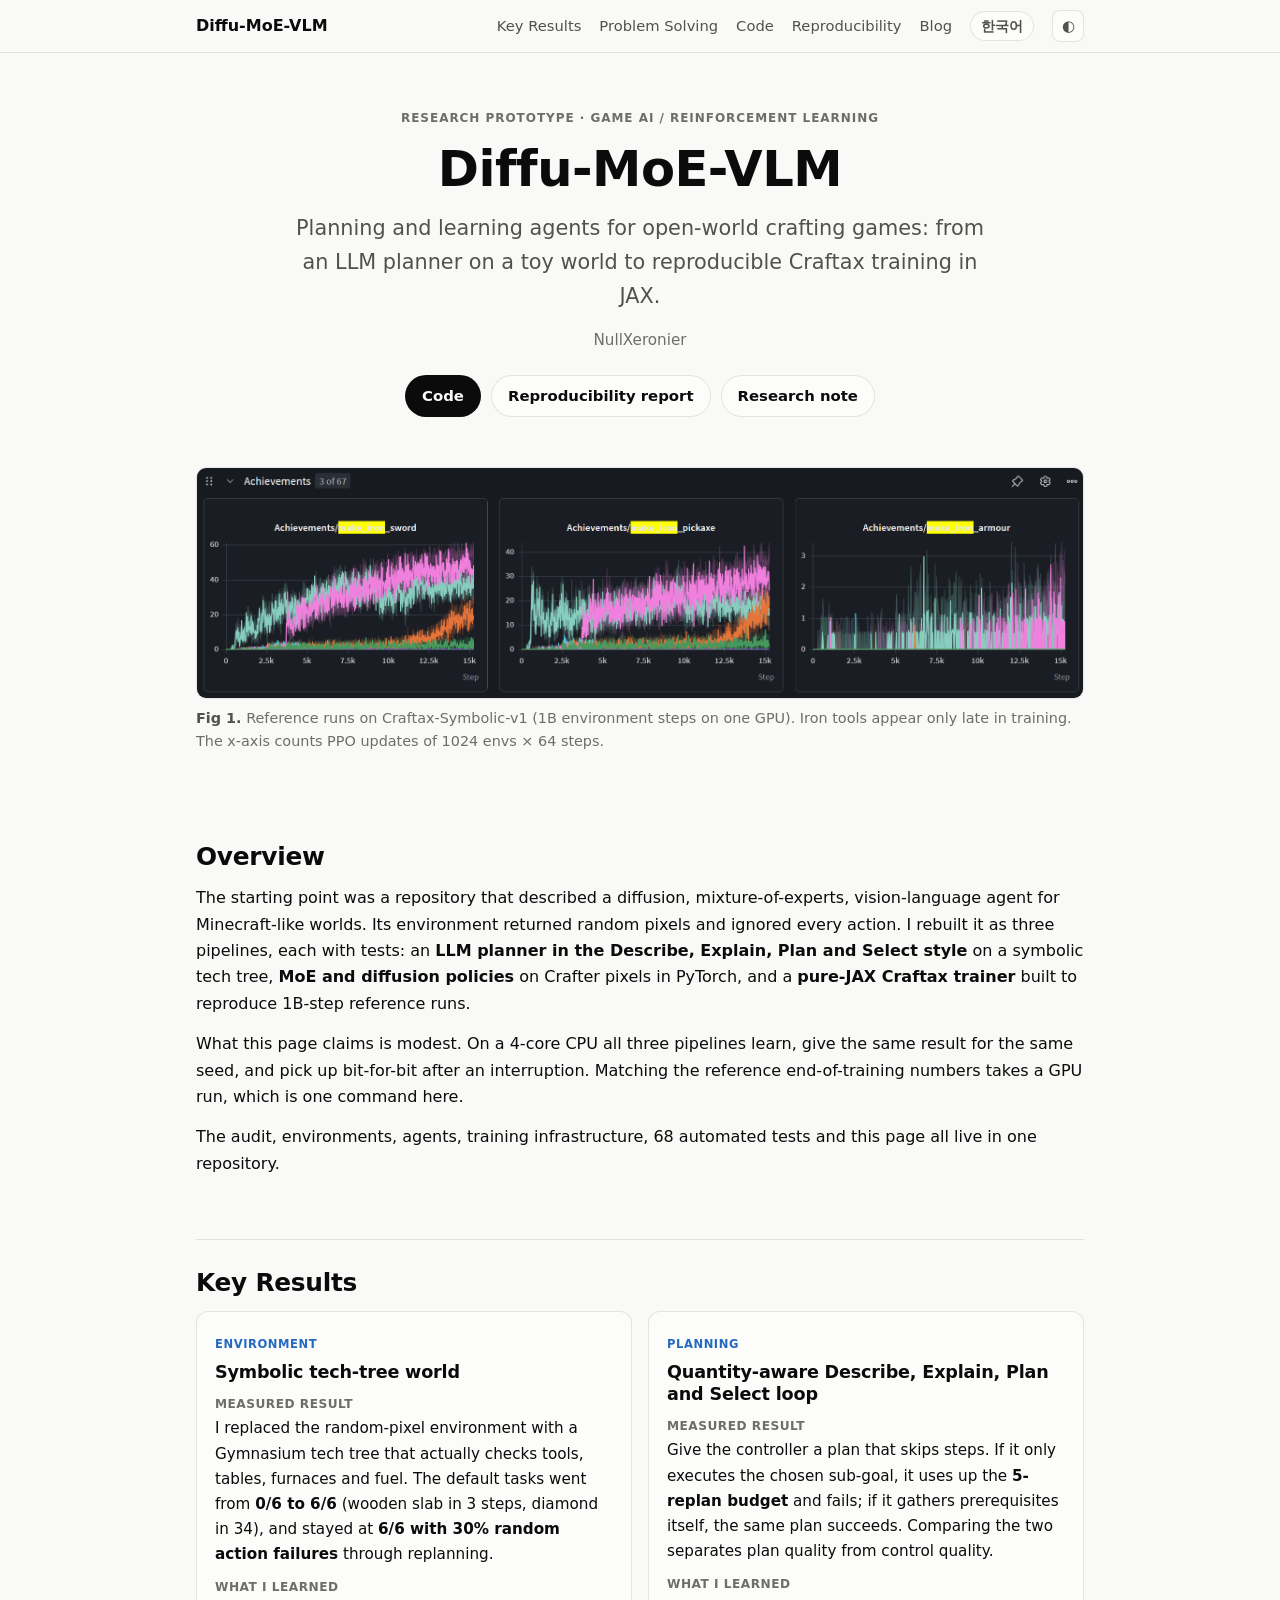
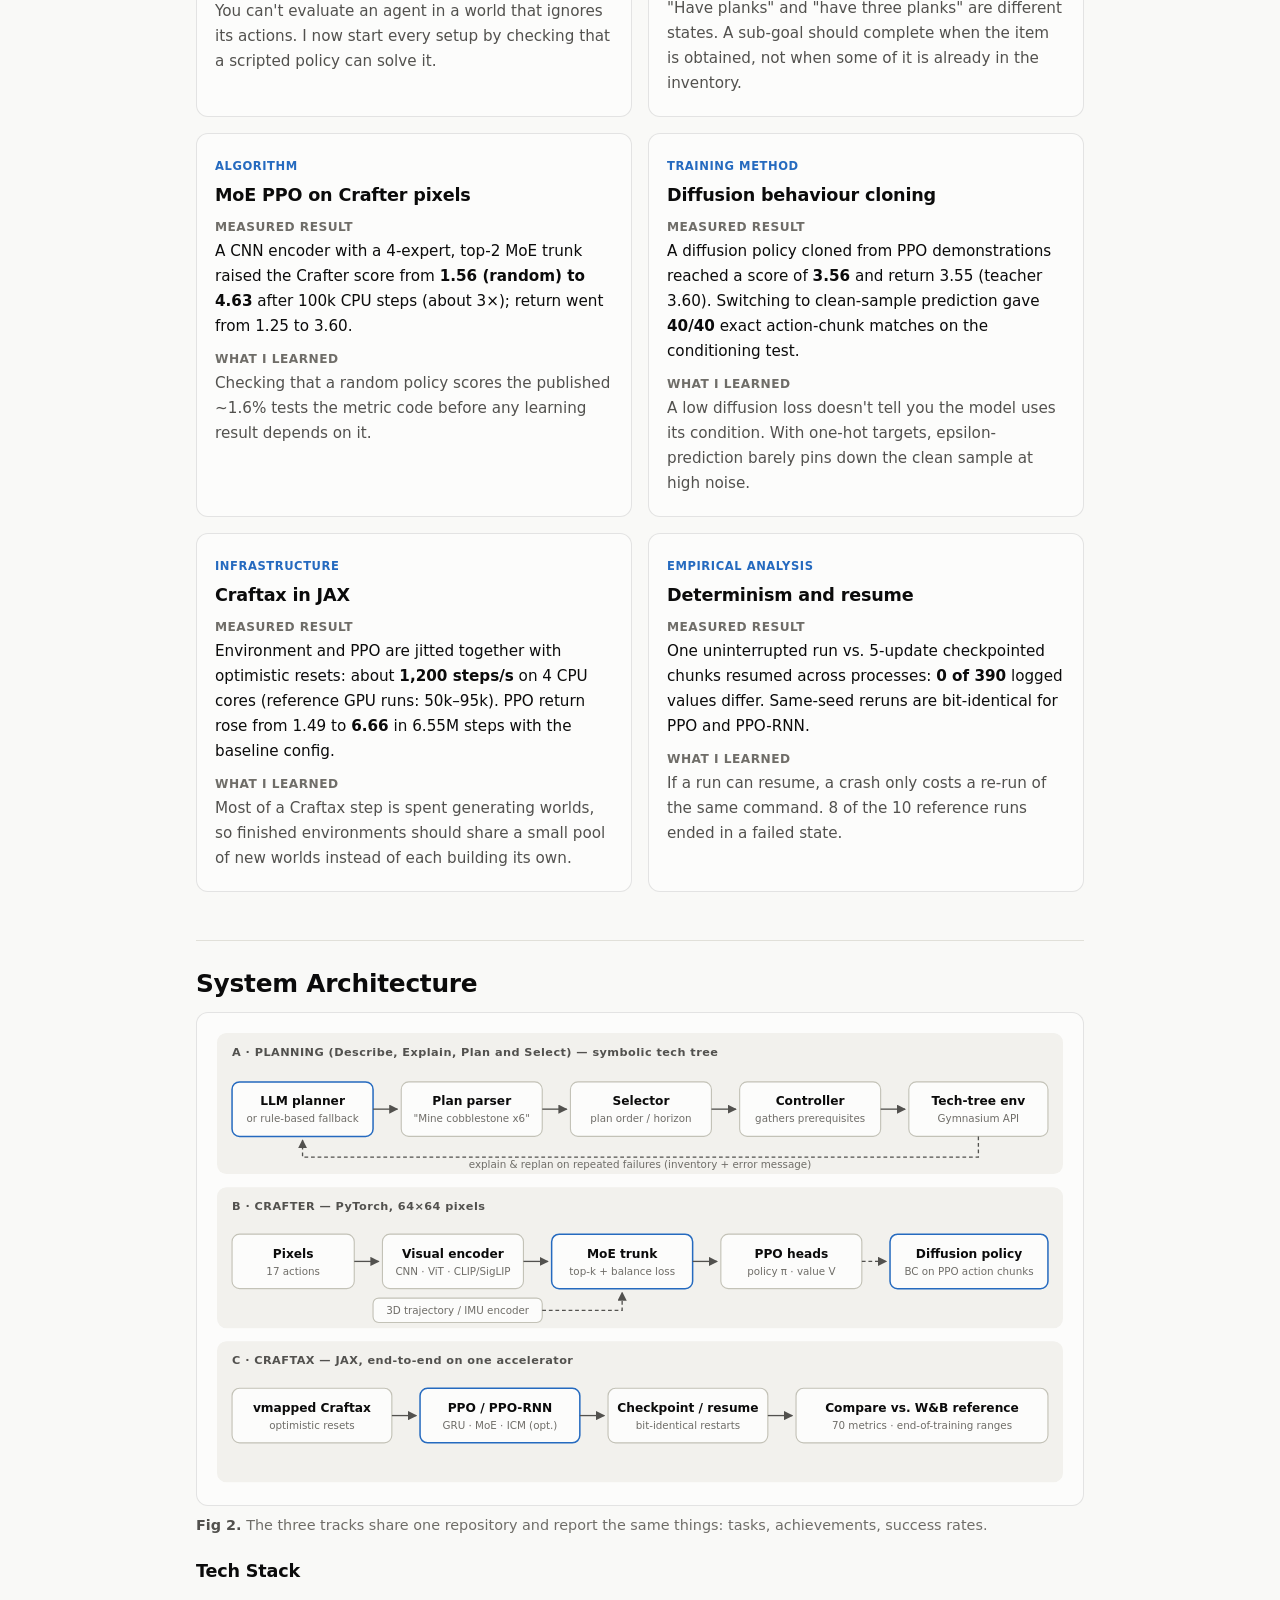
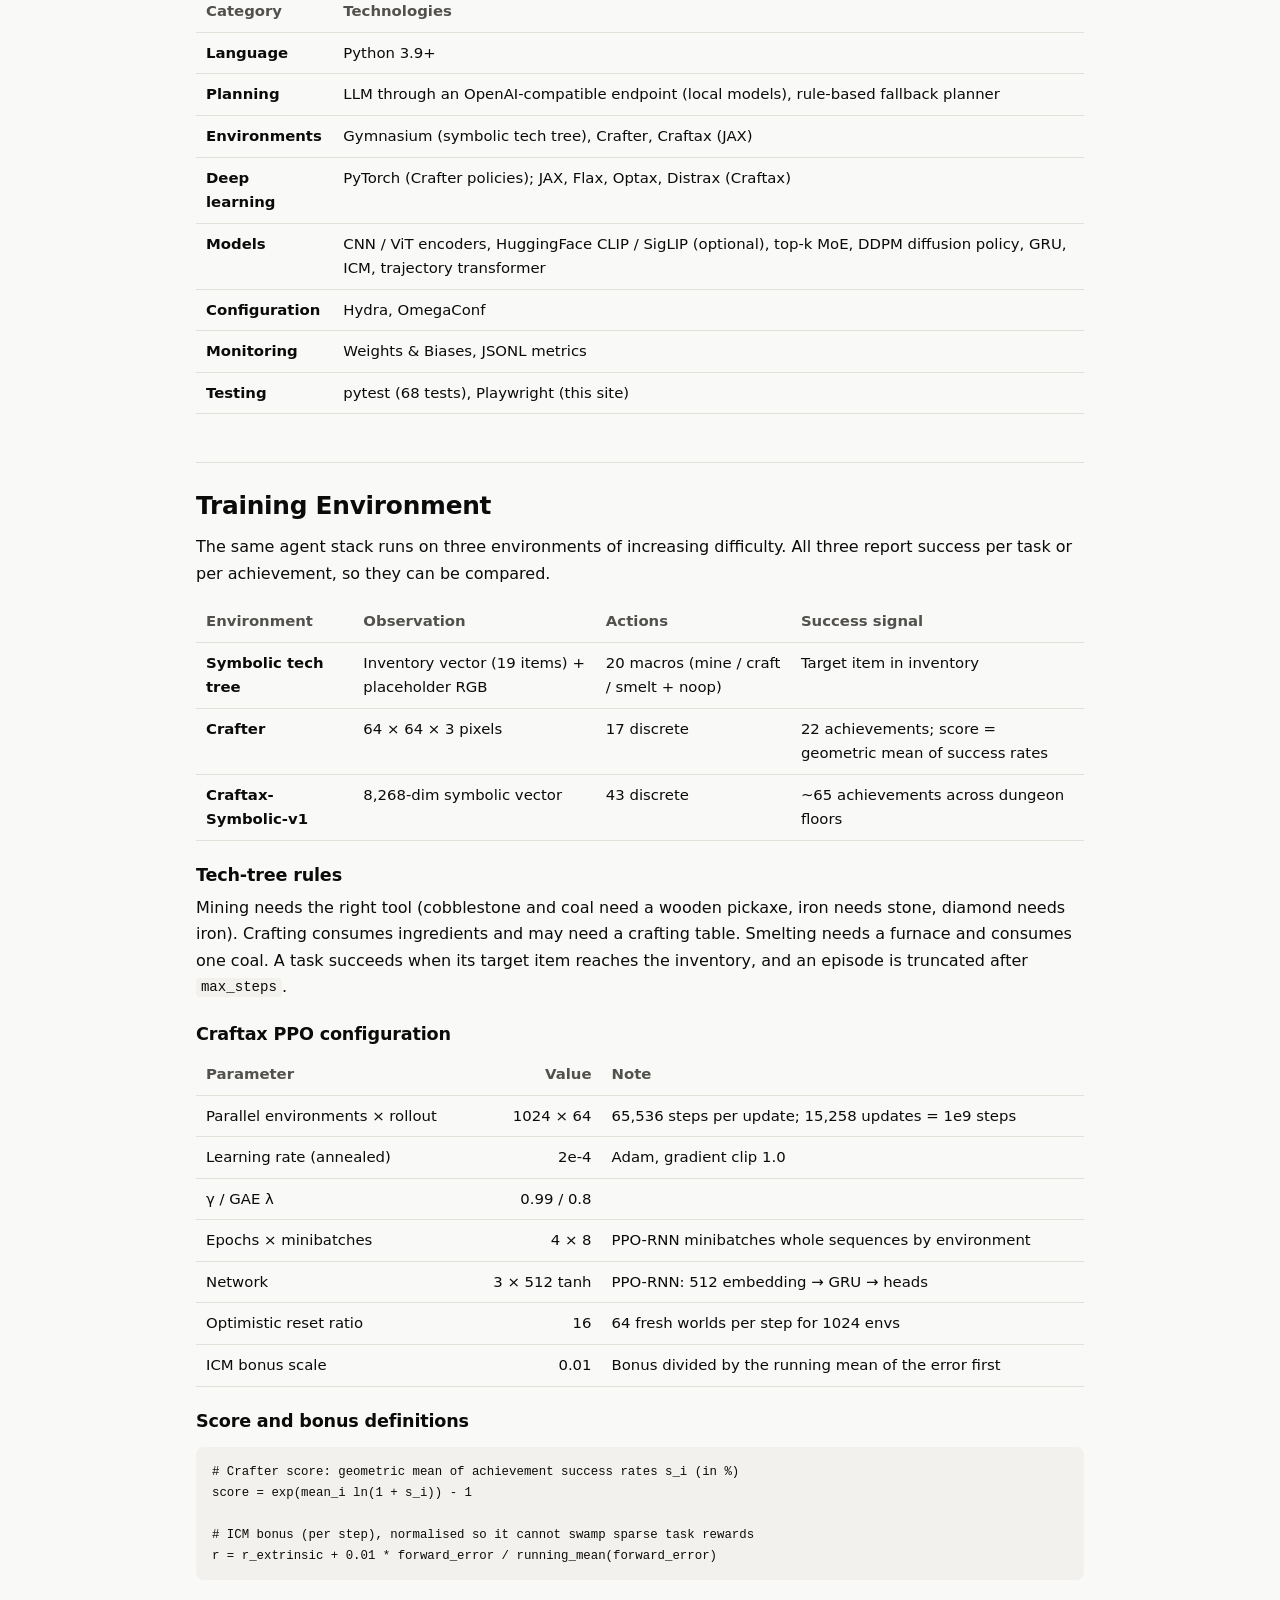
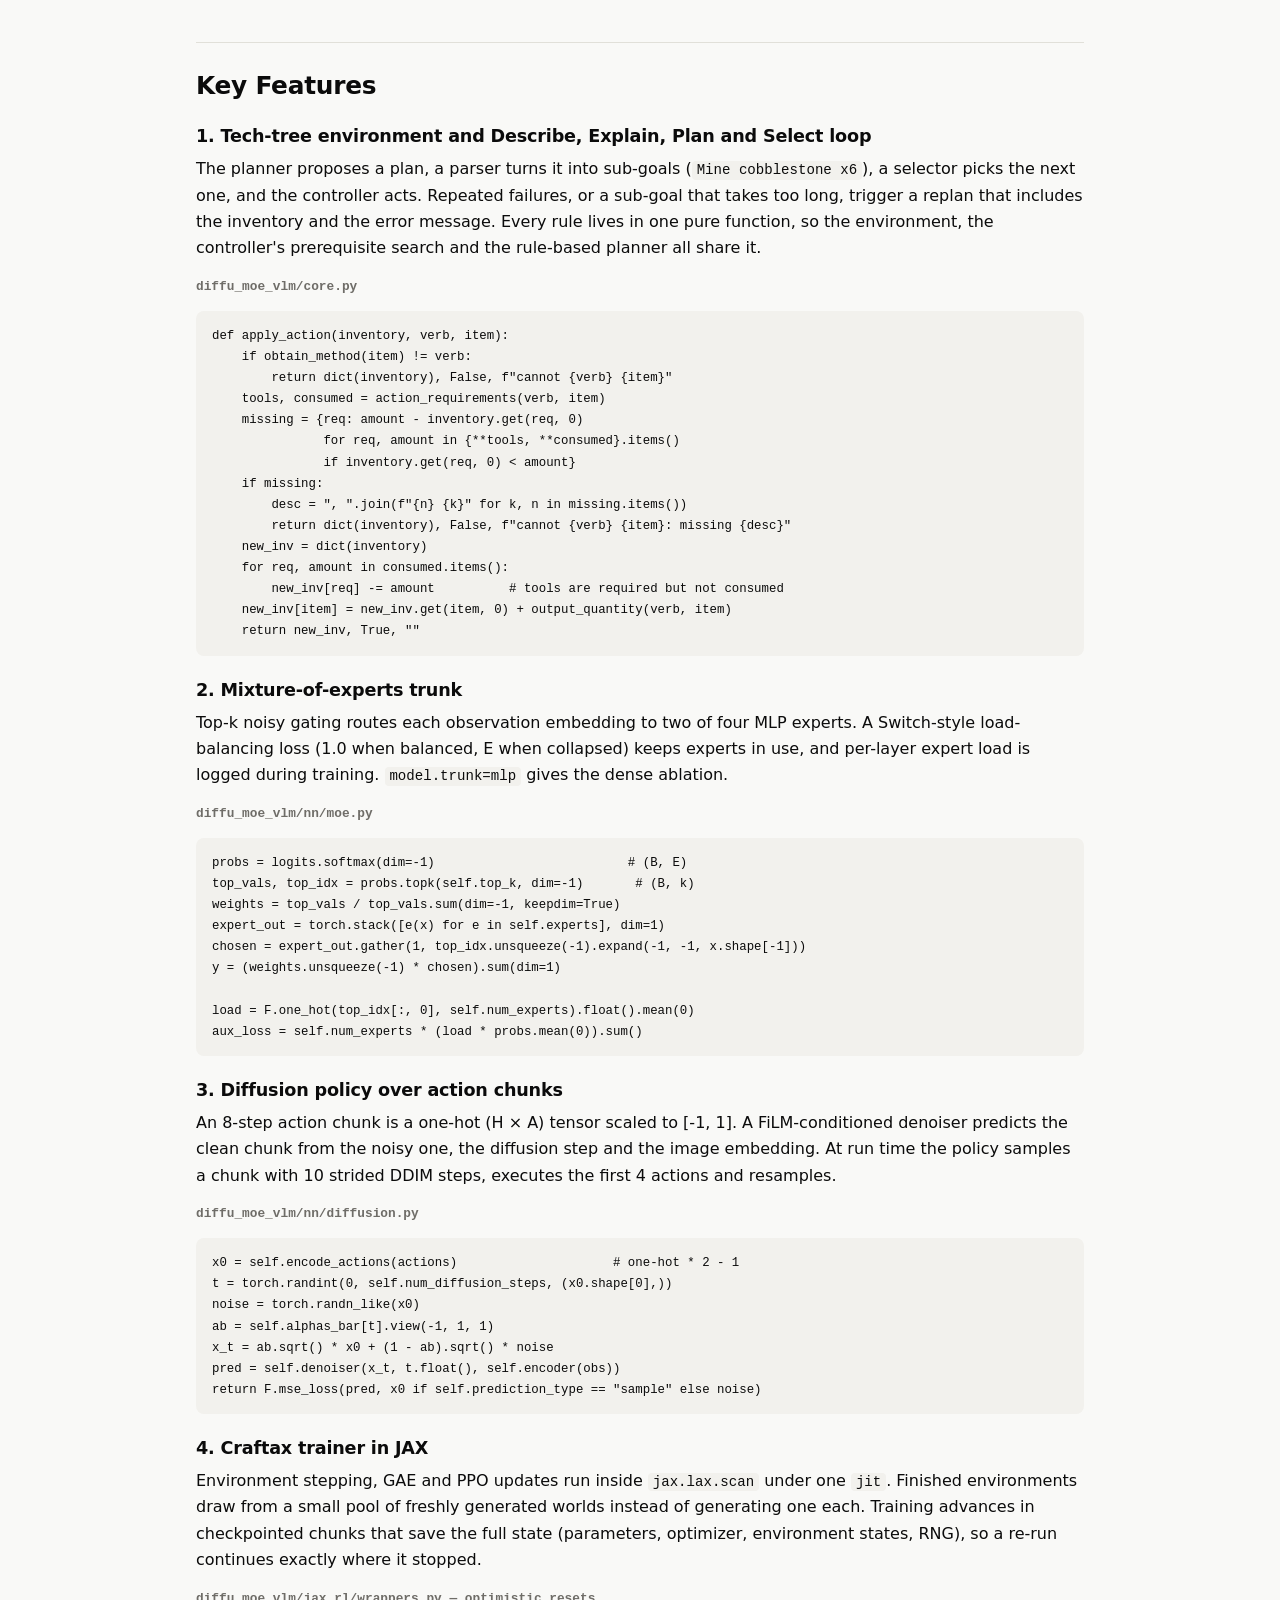
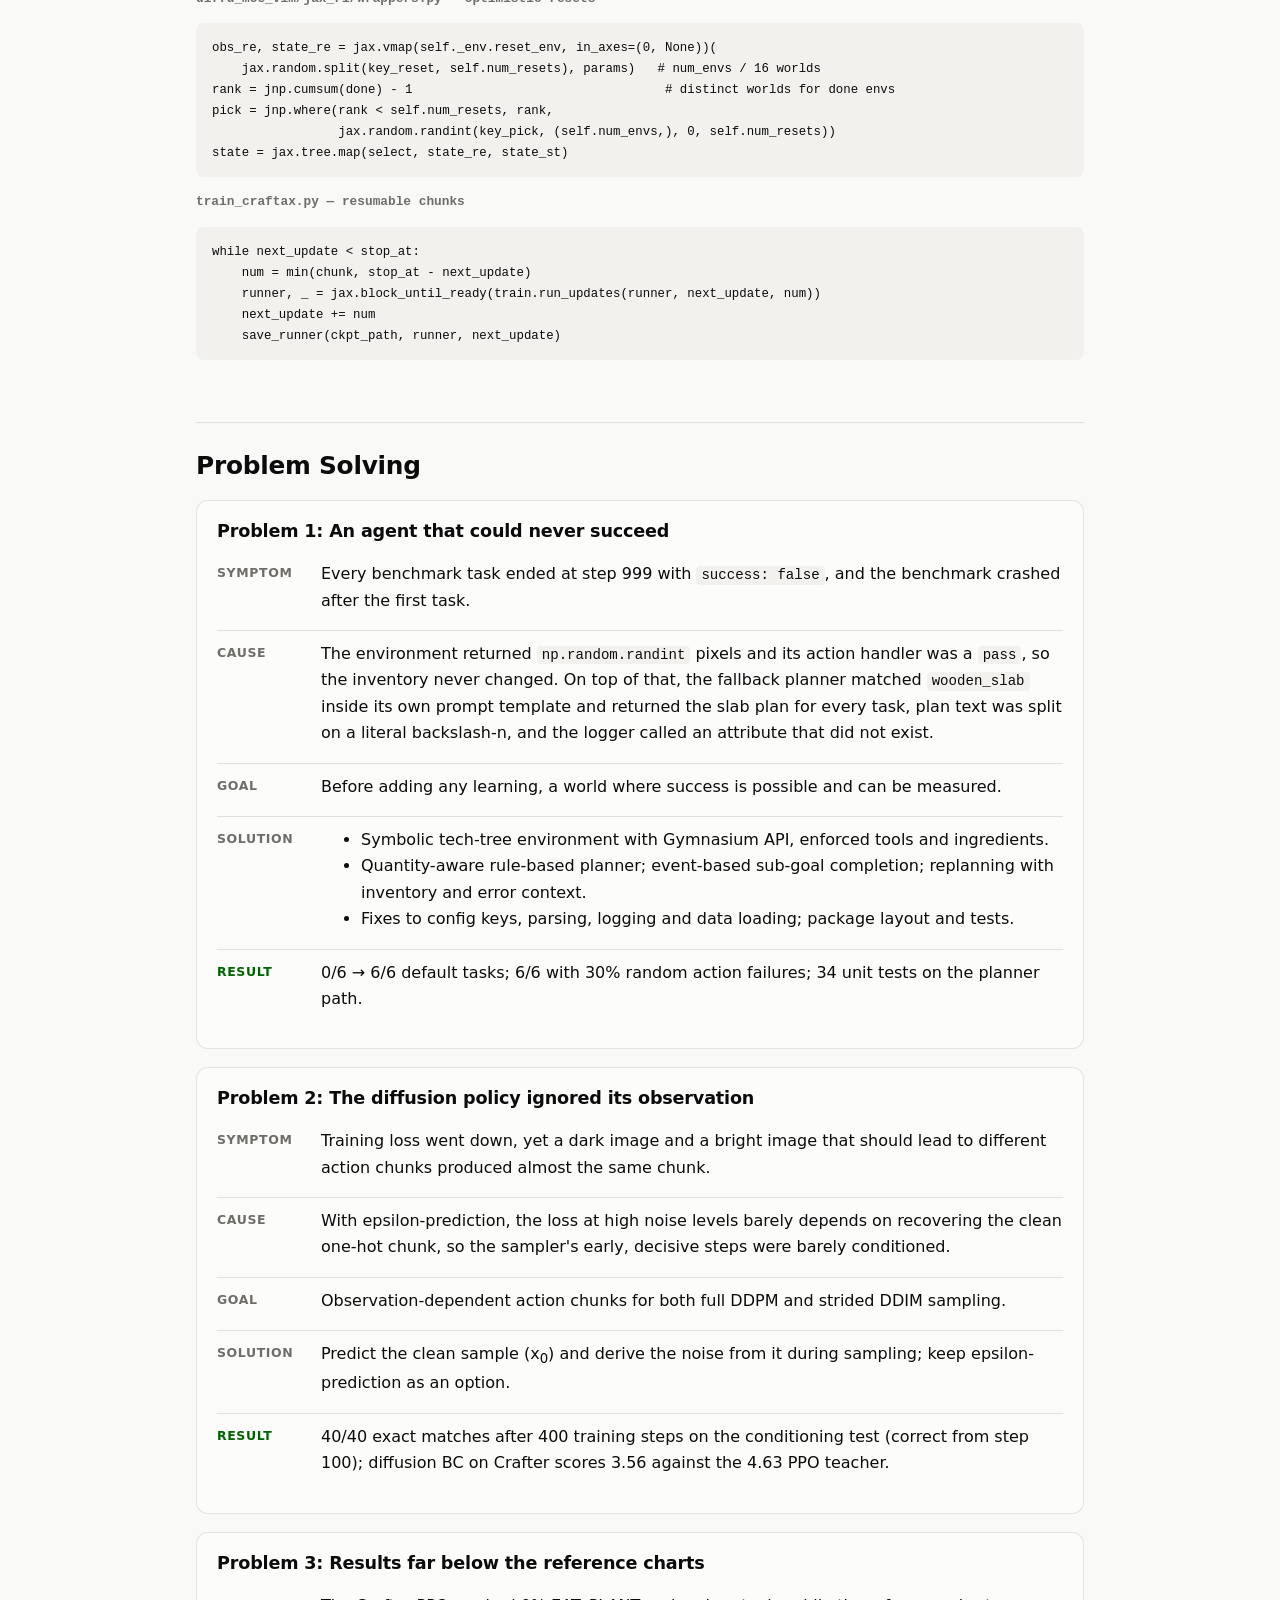
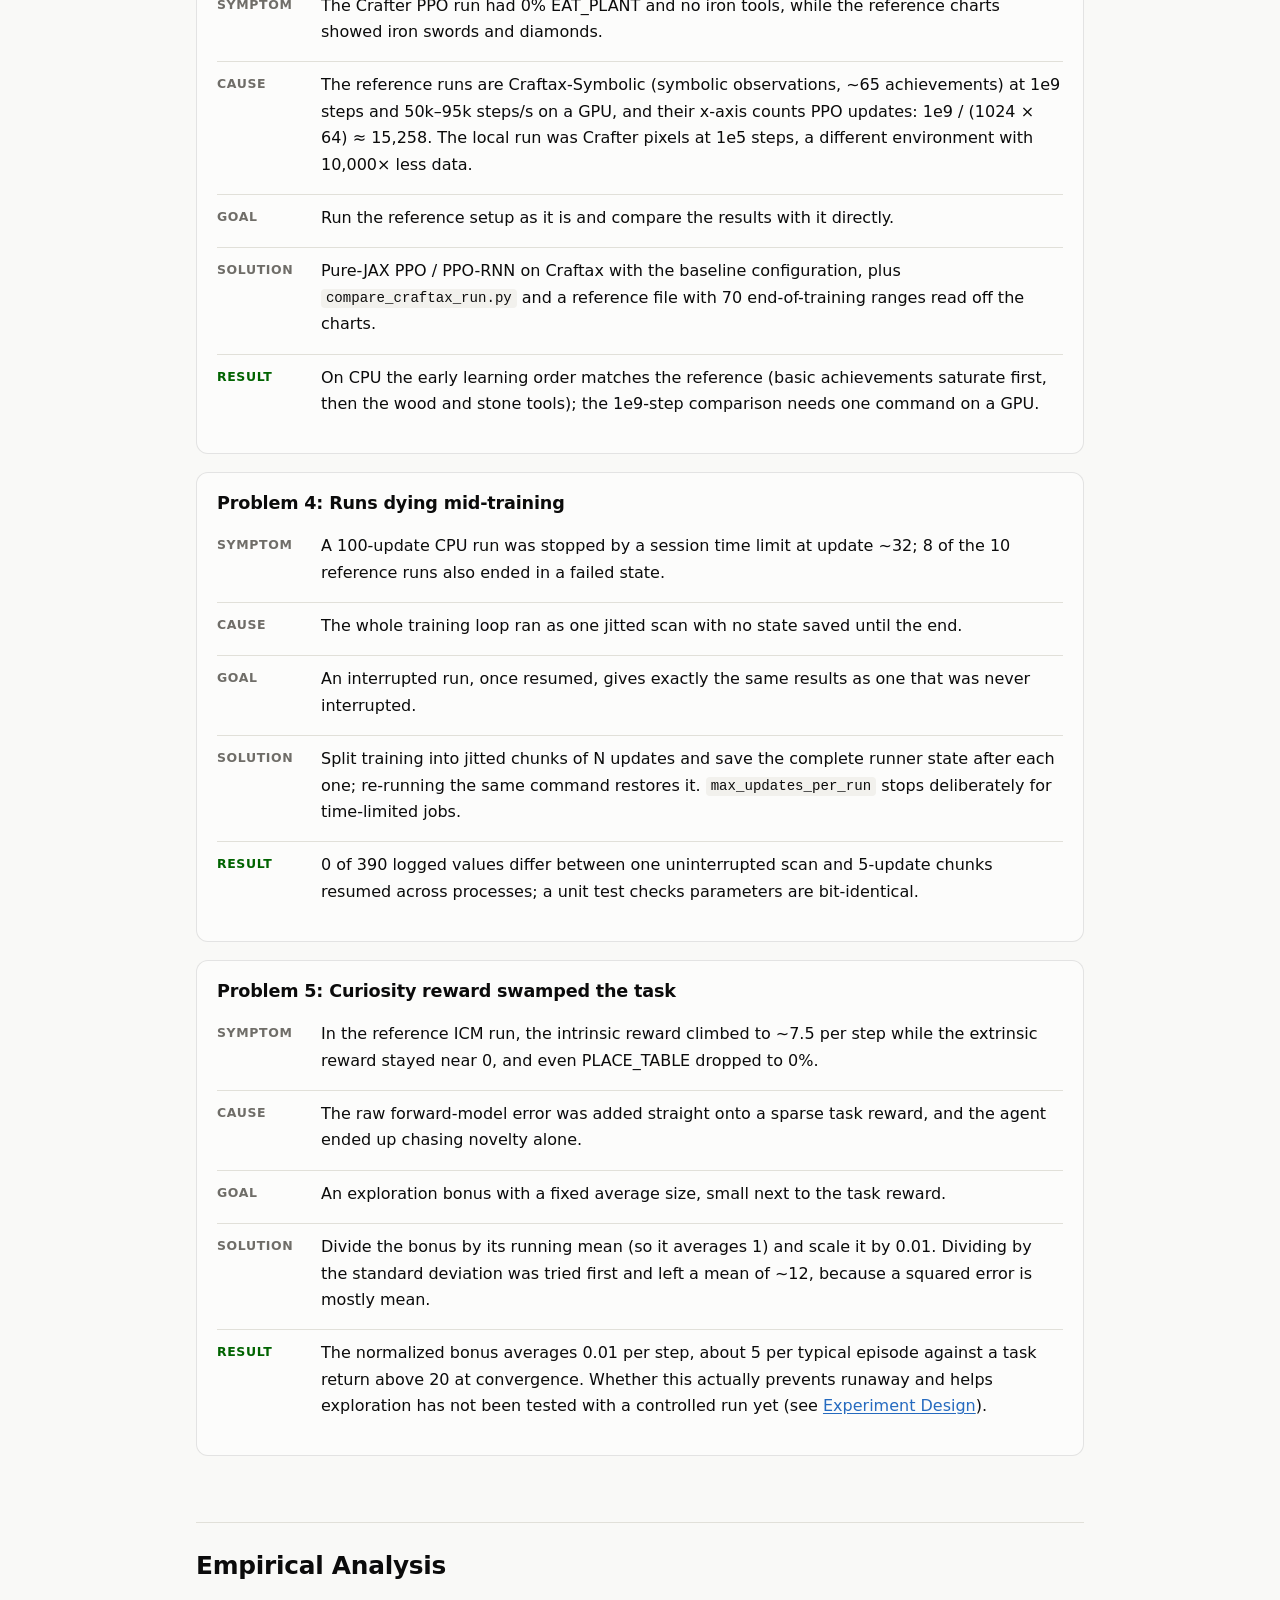
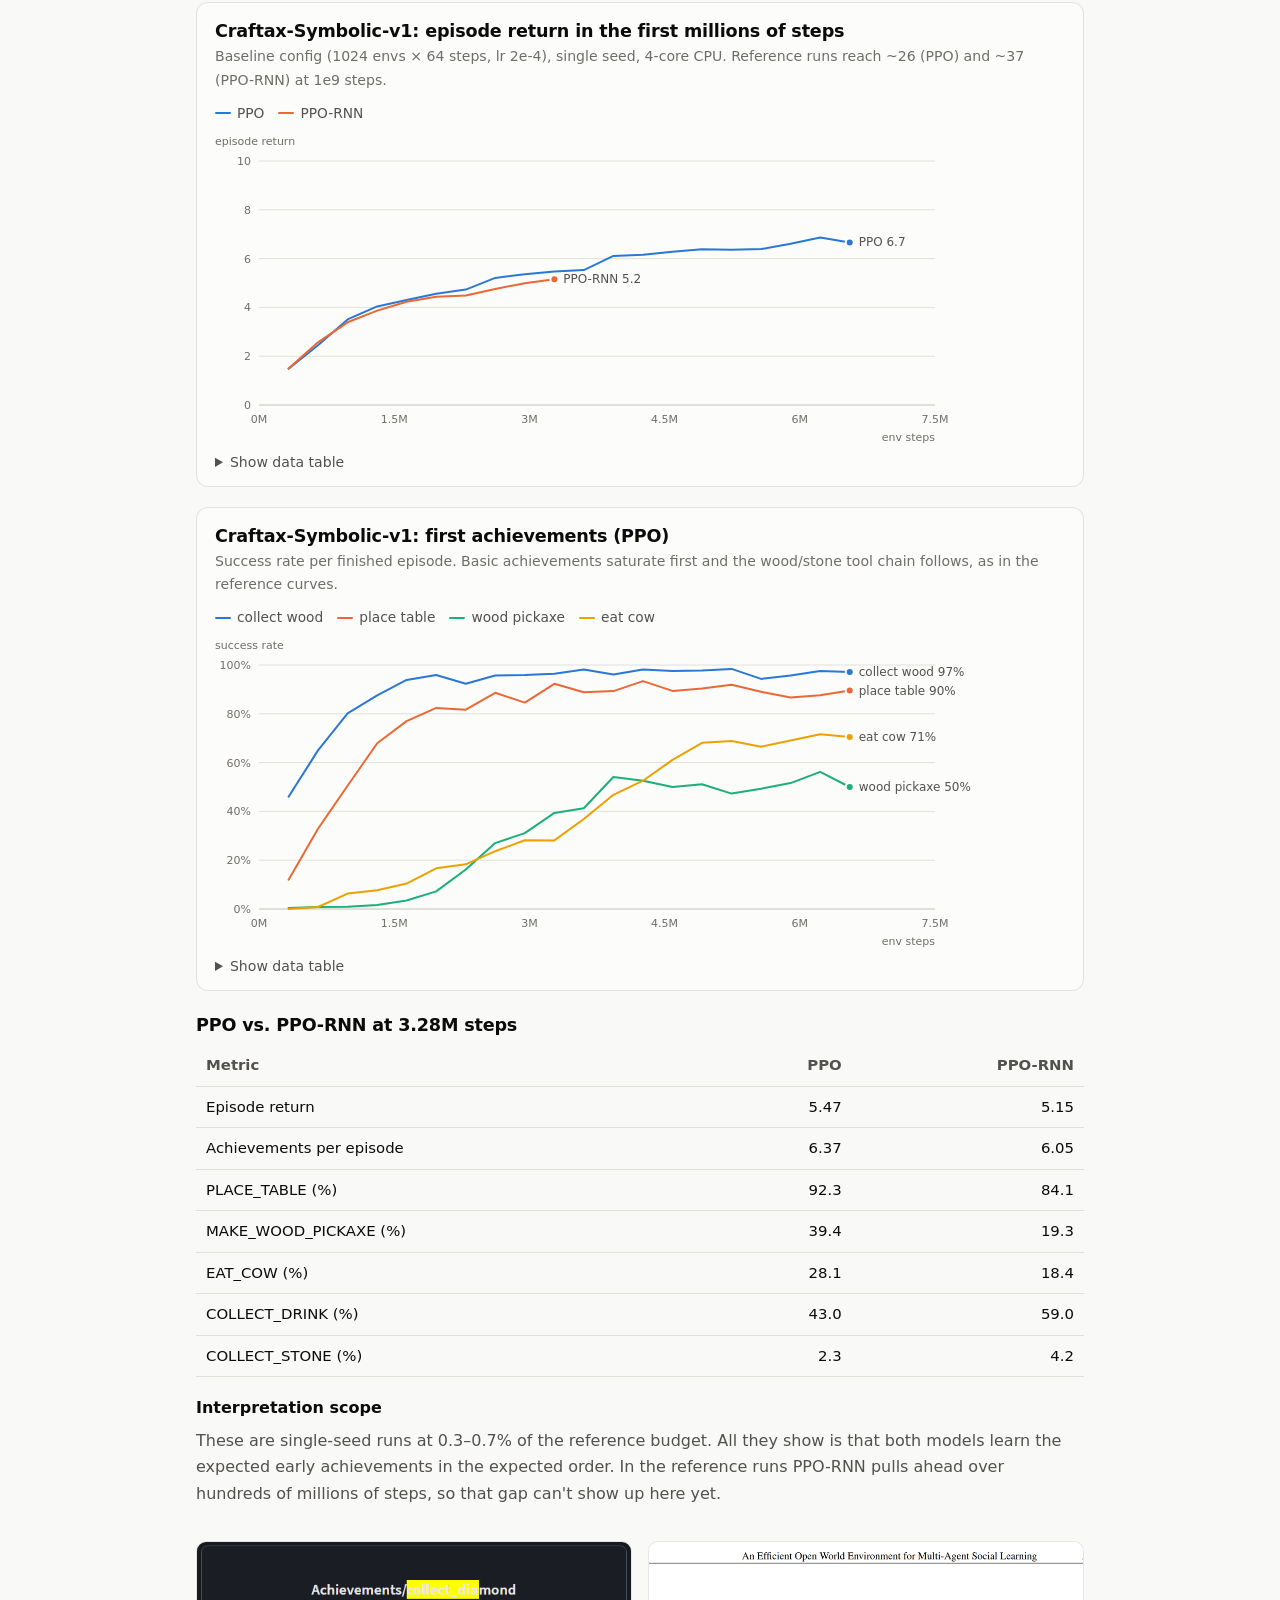
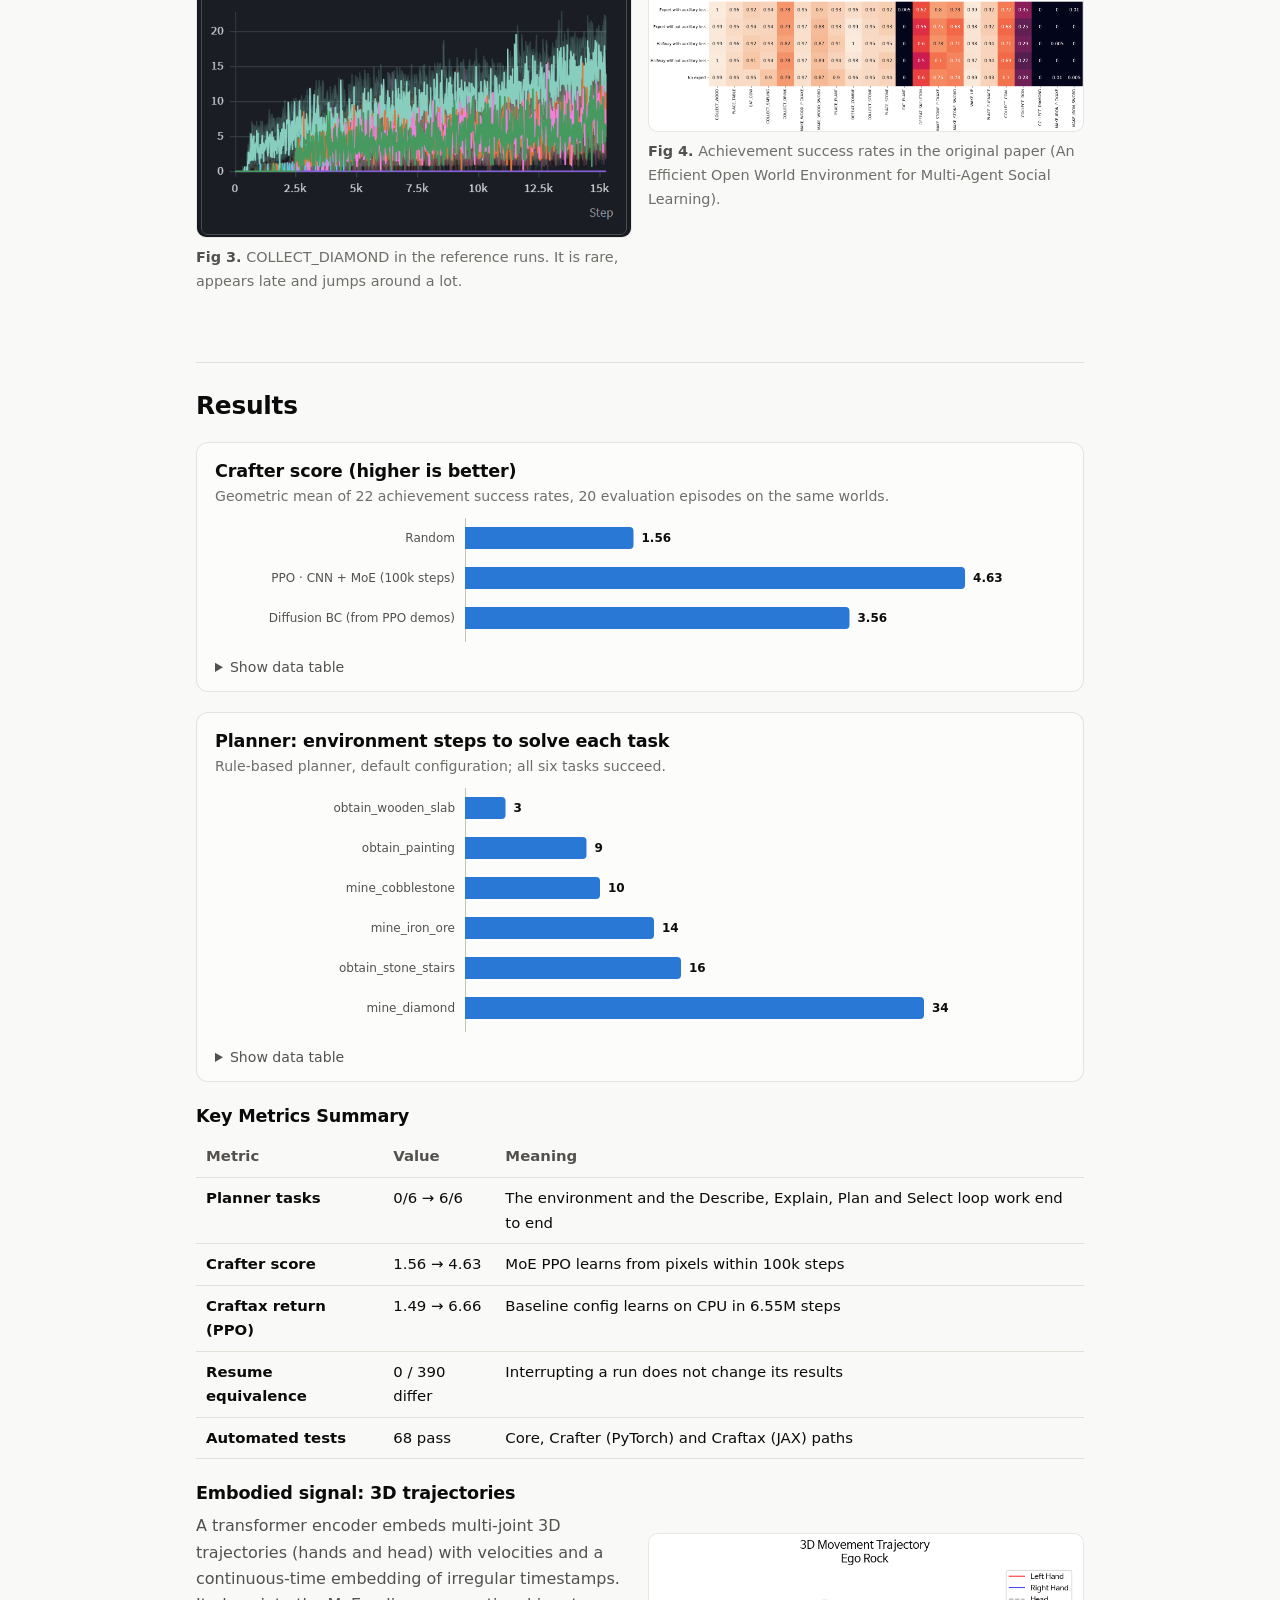
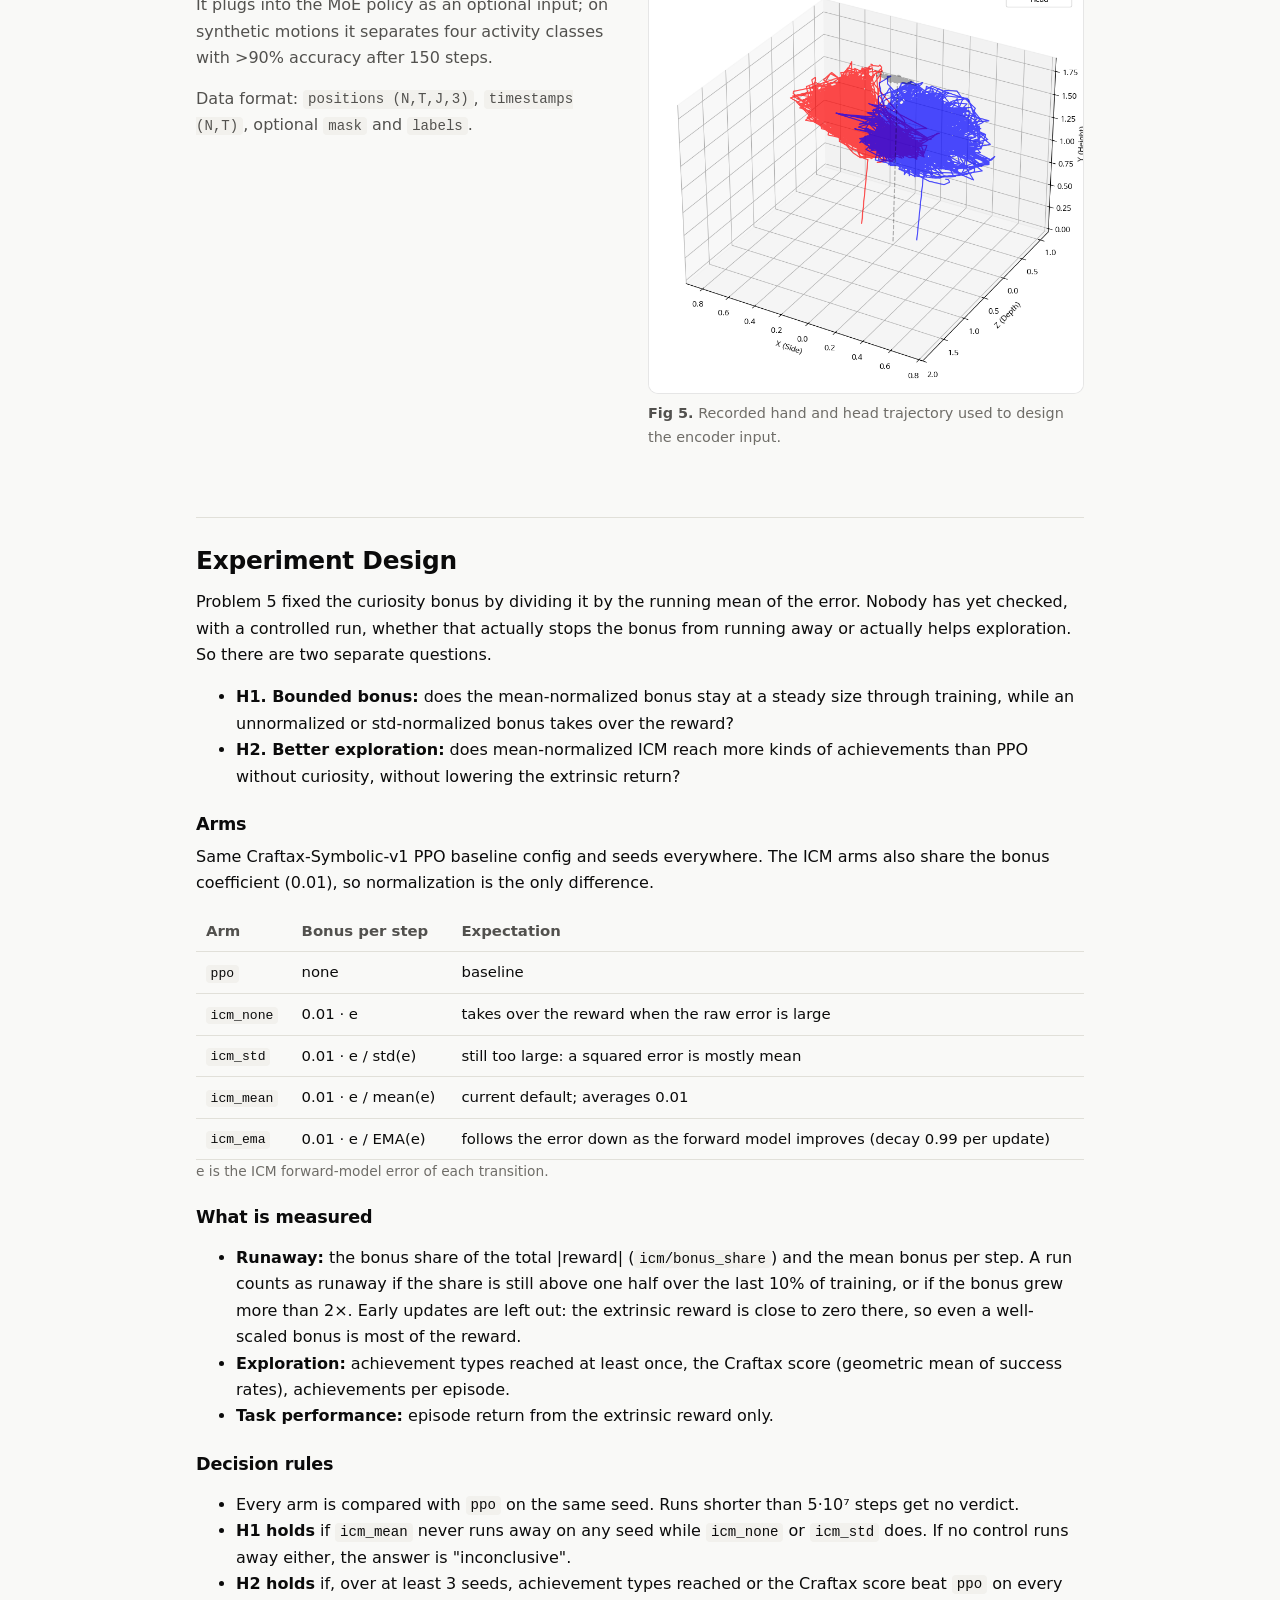
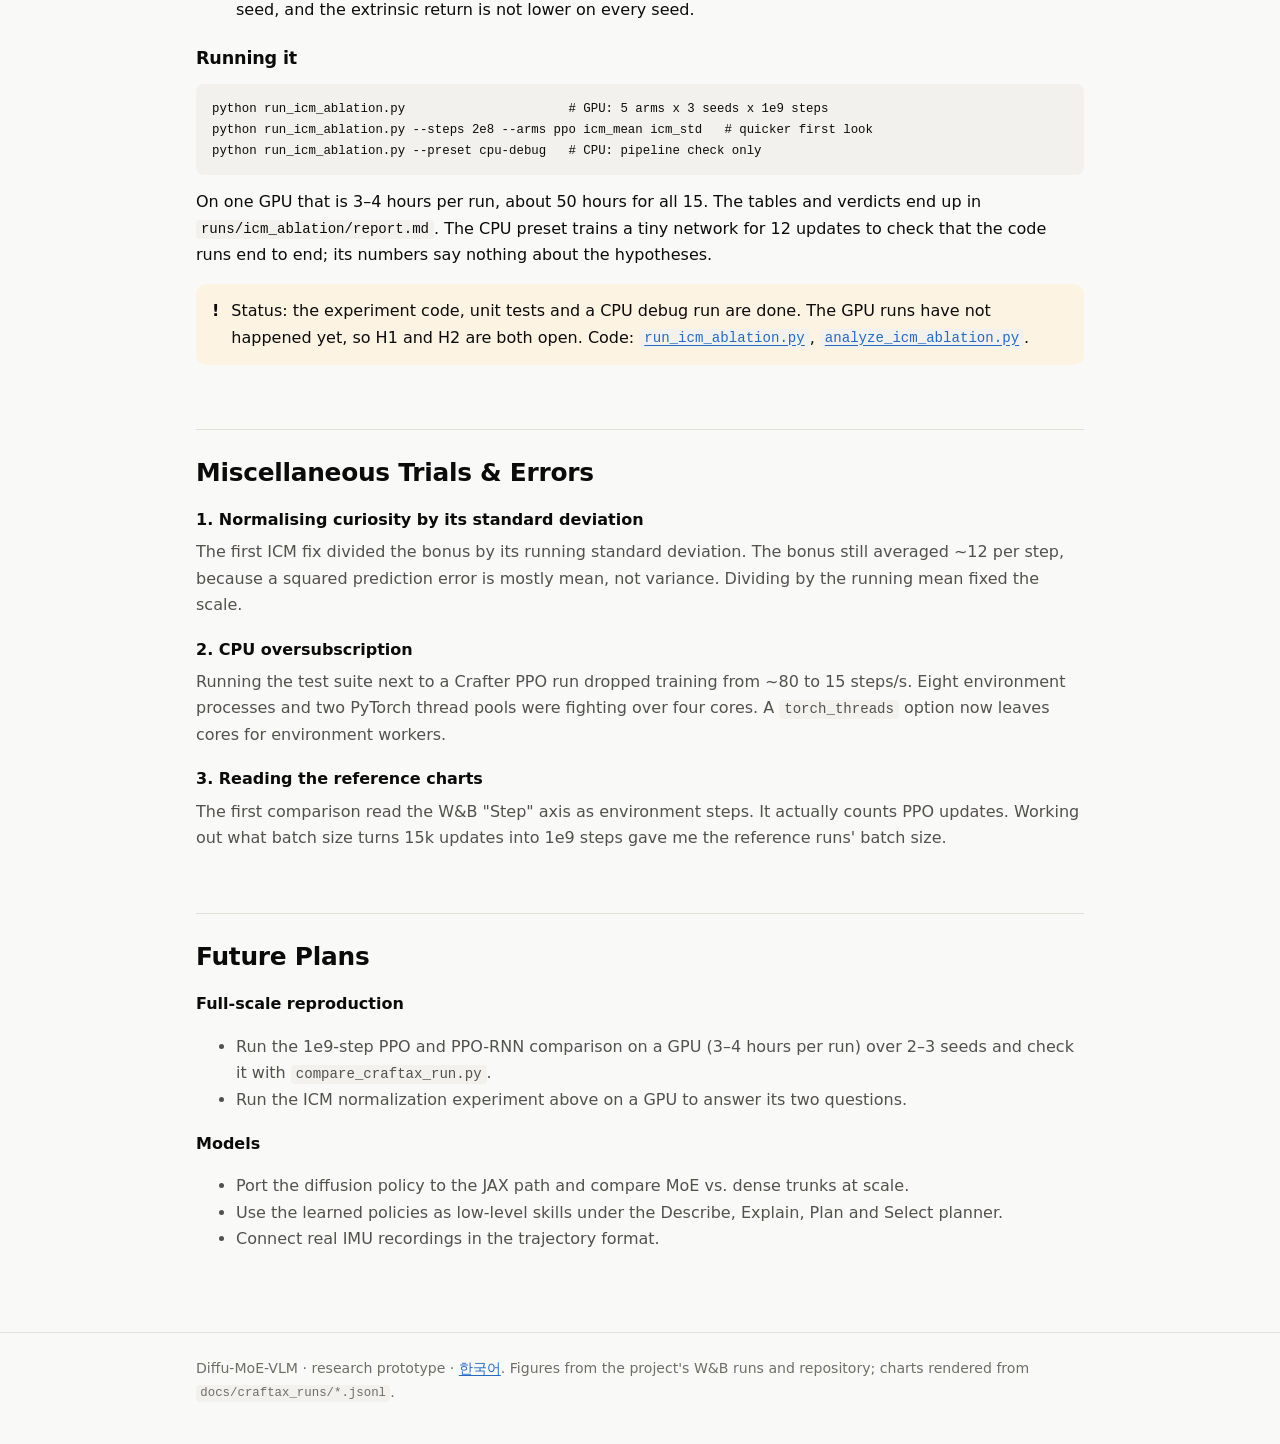
==== commit d70ae108: "Rewrite English pages in plainer prose; keep ML terms in English on Korean pages - English project p" ====
--- a/docs/index.html
+++ b/docs/index.html
@@ -46,7 +46,7 @@
 
   <section id="overview">
     <h2>Overview</h2>
-    <p>This project started from a repository that described a diffusion, mixture-of-experts, vision-language agent for Minecraft-like worlds, but whose environment returned random pixels and ignored every action. It became three tested pipelines: an <b>LLM planner in the Describe, Explain, Plan and Select style</b> on a symbolic tech tree, <b>MoE and diffusion policies</b> on Crafter pixels in PyTorch, and a <b>pure-JAX Craftax trainer</b> built to reproduce 1B-step reference runs.</p>
+    <p>The starting point was a repository that described a diffusion, mixture-of-experts, vision-language agent for Minecraft-like worlds. Its environment returned random pixels and ignored every action. I rebuilt it as three pipelines, each with tests: an <b>LLM planner in the Describe, Explain, Plan and Select style</b> on a symbolic tech tree, <b>MoE and diffusion policies</b> on Crafter pixels in PyTorch, and a <b>pure-JAX Craftax trainer</b> built to reproduce 1B-step reference runs.</p>
     <p>What this page claims is modest. On a 4-core CPU all three pipelines learn, give the same result for the same seed, and pick up bit-for-bit after an interruption. Matching the reference end-of-training numbers takes a GPU run, which is one command here.</p>
     <p>The audit, environments, agents, training infrastructure, 68 automated tests and this page all live in one repository.</p>
   </section>
@@ -58,17 +58,17 @@
         <span class="chip">Environment</span>
         <h3>Symbolic tech-tree world</h3>
         <div class="k">Measured result</div>
-        <p>Replaced the random-pixel environment with a Gymnasium tech tree in which tools, tables, furnaces and fuel are enforced. The default tasks went from <b>0/6 to 6/6</b> (wooden slab in 3 steps, diamond in 34), and stayed at <b>6/6 with 30% random action failures</b> through replanning.</p>
+        <p>I replaced the random-pixel environment with a Gymnasium tech tree that actually checks tools, tables, furnaces and fuel. The default tasks went from <b>0/6 to 6/6</b> (wooden slab in 3 steps, diamond in 34), and stayed at <b>6/6 with 30% random action failures</b> through replanning.</p>
         <div class="k">What I learned</div>
-        <p class="learned">An agent cannot be evaluated until the world responds to its actions. The first test of any setup is whether a scripted policy can solve it.</p>
+        <p class="learned">You can't evaluate an agent in a world that ignores its actions. I now start every setup by checking that a scripted policy can solve it.</p>
       </div>
       <div class="kr">
         <span class="chip">Planning</span>
         <h3>Quantity-aware Describe, Explain, Plan and Select loop</h3>
         <div class="k">Measured result</div>
-        <p>A plan that skips steps fails after the <b>5-replan budget</b> when the controller only executes the chosen sub-goal, and succeeds when the controller gathers prerequisites. This ablation separates plan quality from control quality.</p>
+        <p>Give the controller a plan that skips steps. If it only executes the chosen sub-goal, it uses up the <b>5-replan budget</b> and fails; if it gathers prerequisites itself, the same plan succeeds. Comparing the two separates plan quality from control quality.</p>
         <div class="k">What I learned</div>
-        <p class="learned">"Have planks" is not "have three planks". Sub-goals have to complete when an item is obtained, not when it happens to be present.</p>
+        <p class="learned">"Have planks" and "have three planks" are different states. A sub-goal should complete when the item is obtained, not when some of it is already in the inventory.</p>
       </div>
       <div class="kr">
         <span class="chip">Algorithm</span>
@@ -76,7 +76,7 @@
         <div class="k">Measured result</div>
         <p>A CNN encoder with a 4-expert, top-2 MoE trunk raised the Crafter score from <b>1.56 (random) to 4.63</b> after 100k CPU steps (about 3×); return went from 1.25 to 3.60.</p>
         <div class="k">What I learned</div>
-        <p class="learned">A random baseline that matches the published ~1.6% validates the metric code before any learning claim is made.</p>
+        <p class="learned">Checking that a random policy scores the published ~1.6% tests the metric code before any learning result depends on it.</p>
       </div>
       <div class="kr">
         <span class="chip">Training method</span>
@@ -84,7 +84,7 @@
         <div class="k">Measured result</div>
         <p>A diffusion policy cloned from PPO demonstrations reached a score of <b>3.56</b> and return 3.55 (teacher 3.60). Switching to clean-sample prediction gave <b>40/40</b> exact action-chunk matches on the conditioning test.</p>
         <div class="k">What I learned</div>
-        <p class="learned">A low diffusion loss does not mean the model uses its condition. For one-hot targets, epsilon-prediction barely constrains the clean sample at high noise.</p>
+        <p class="learned">A low diffusion loss doesn't tell you the model uses its condition. With one-hot targets, epsilon-prediction barely pins down the clean sample at high noise.</p>
       </div>
       <div class="kr">
         <span class="chip">Infrastructure</span>
@@ -92,7 +92,7 @@
         <div class="k">Measured result</div>
         <p>Environment and PPO are jitted together with optimistic resets: about <b>1,200 steps/s</b> on 4 CPU cores (reference GPU runs: 50k–95k). PPO return rose from 1.49 to <b>6.66</b> in 6.55M steps with the baseline config.</p>
         <div class="k">What I learned</div>
-        <p class="learned">World generation dominates the cost of a Craftax step, so resets have to be pooled rather than paid by every environment.</p>
+        <p class="learned">Most of a Craftax step is spent generating worlds, so finished environments should share a small pool of new worlds instead of each building its own.</p>
       </div>
       <div class="kr">
         <span class="chip">Empirical analysis</span>
@@ -100,7 +100,7 @@
         <div class="k">Measured result</div>
         <p>One uninterrupted run vs. 5-update checkpointed chunks resumed across processes: <b>0 of 390</b> logged values differ. Same-seed reruns are bit-identical for PPO and PPO-RNN.</p>
         <div class="k">What I learned</div>
-        <p class="learned">Resumable runs turn "the run died" into "re-run the command"; 8 of the 10 reference runs ended in a failed state.</p>
+        <p class="learned">If a run can resume, a crash only costs a re-run of the same command. 8 of the 10 reference runs ended in a failed state.</p>
       </div>
     </div>
   </section>
@@ -185,7 +185,7 @@
         <path class="arrow" d="M586 407 H612" marker-end="url(#arr)"/>
       </svg>
     </div>
-    <p class="muted" style="font-size:0.9rem;margin-top:8px"><span class="fig-num">Fig 2.</span> Three tracks sharing one repository and one evaluation vocabulary (tasks, achievements, success rates).</p>
+    <p class="muted" style="font-size:0.9rem;margin-top:8px"><span class="fig-num">Fig 2.</span> The three tracks share one repository and report the same things: tasks, achievements, success rates.</p>
 
     <h3>Tech Stack</h3>
     <div class="table-wrap">
@@ -207,7 +207,7 @@
 
   <section id="environment">
     <h2>Training Environment</h2>
-    <p>The same agent stack is measured on three environments of increasing difficulty. Each reports success per task or per achievement, so results stay comparable across them.</p>
+    <p>The same agent stack runs on three environments of increasing difficulty. All three report success per task or per achievement, so they can be compared.</p>
     <div class="table-wrap">
       <table>
         <thead><tr><th>Environment</th><th>Observation</th><th>Actions</th><th>Success signal</th></tr></thead>
@@ -314,16 +314,16 @@
 
     <div class="problem">
       <h3>Problem 1: An agent that could never succeed</h3>
-      <div class="step"><div class="lbl">Symptom</div><div><p>Every benchmark task ended at step 999 with <code>success: false</code>, and the full benchmark crashed after the first task.</p></div></div>
+      <div class="step"><div class="lbl">Symptom</div><div><p>Every benchmark task ended at step 999 with <code>success: false</code>, and the benchmark crashed after the first task.</p></div></div>
       <div class="step"><div class="lbl">Cause</div><div><p>The environment returned <code>np.random.randint</code> pixels and its action handler was a <code>pass</code>, so the inventory never changed. On top of that, the fallback planner matched <code>wooden_slab</code> inside its own prompt template and returned the slab plan for every task, plan text was split on a literal backslash-n, and the logger called an attribute that did not exist.</p></div></div>
-      <div class="step"><div class="lbl">Goal</div><div><p>A world in which success is possible and measurable before any learning is added.</p></div></div>
+      <div class="step"><div class="lbl">Goal</div><div><p>Before adding any learning, a world where success is possible and can be measured.</p></div></div>
       <div class="step"><div class="lbl">Solution</div><div><ul><li>Symbolic tech-tree environment with Gymnasium API, enforced tools and ingredients.</li><li>Quantity-aware rule-based planner; event-based sub-goal completion; replanning with inventory and error context.</li><li>Fixes to config keys, parsing, logging and data loading; package layout and tests.</li></ul></div></div>
       <div class="step result"><div class="lbl">Result</div><div><p>0/6 → 6/6 default tasks; 6/6 with 30% random action failures; 34 unit tests on the planner path.</p></div></div>
     </div>
 
     <div class="problem">
       <h3>Problem 2: The diffusion policy ignored its observation</h3>
-      <div class="step"><div class="lbl">Symptom</div><div><p>Training loss fell, but the sampled action chunk was nearly identical for a dark and a bright image that should map to different chunks.</p></div></div>
+      <div class="step"><div class="lbl">Symptom</div><div><p>Training loss went down, yet a dark image and a bright image that should lead to different action chunks produced almost the same chunk.</p></div></div>
       <div class="step"><div class="lbl">Cause</div><div><p>With epsilon-prediction, the loss at high noise levels barely depends on recovering the clean one-hot chunk, so the sampler's early, decisive steps were barely conditioned.</p></div></div>
       <div class="step"><div class="lbl">Goal</div><div><p>Observation-dependent action chunks for both full DDPM and strided DDIM sampling.</p></div></div>
       <div class="step"><div class="lbl">Solution</div><div><p>Predict the clean sample (x<sub>0</sub>) and derive the noise from it during sampling; keep epsilon-prediction as an option.</p></div></div>
@@ -334,16 +334,16 @@
       <h3>Problem 3: Results far below the reference charts</h3>
       <div class="step"><div class="lbl">Symptom</div><div><p>The Crafter PPO run had 0% EAT_PLANT and no iron tools, while the reference charts showed iron swords and diamonds.</p></div></div>
       <div class="step"><div class="lbl">Cause</div><div><p>The reference runs are Craftax-Symbolic (symbolic observations, ~65 achievements) at 1e9 steps and 50k–95k steps/s on a GPU, and their x-axis counts PPO updates: 1e9 / (1024 × 64) ≈ 15,258. The local run was Crafter pixels at 1e5 steps, a different environment with 10,000× less data.</p></div></div>
-      <div class="step"><div class="lbl">Goal</div><div><p>A pipeline that runs the reference setup as-is and can be checked against it.</p></div></div>
+      <div class="step"><div class="lbl">Goal</div><div><p>Run the reference setup as it is and compare the results with it directly.</p></div></div>
       <div class="step"><div class="lbl">Solution</div><div><p>Pure-JAX PPO / PPO-RNN on Craftax with the baseline configuration, plus <code>compare_craftax_run.py</code> and a reference file with 70 end-of-training ranges read off the charts.</p></div></div>
-      <div class="step result"><div class="lbl">Result</div><div><p>On CPU the early learning order matches the reference (basic achievements saturate first, then the wood and stone tools); the 1e9-step comparison is one GPU command away.</p></div></div>
+      <div class="step result"><div class="lbl">Result</div><div><p>On CPU the early learning order matches the reference (basic achievements saturate first, then the wood and stone tools); the 1e9-step comparison needs one command on a GPU.</p></div></div>
     </div>
 
     <div class="problem">
       <h3>Problem 4: Runs dying mid-training</h3>
       <div class="step"><div class="lbl">Symptom</div><div><p>A 100-update CPU run was stopped by a session time limit at update ~32; 8 of the 10 reference runs also ended in a failed state.</p></div></div>
       <div class="step"><div class="lbl">Cause</div><div><p>The whole training loop ran as one jitted scan with no state saved until the end.</p></div></div>
-      <div class="step"><div class="lbl">Goal</div><div><p>Interrupted runs continue with exactly the same results as uninterrupted ones.</p></div></div>
+      <div class="step"><div class="lbl">Goal</div><div><p>An interrupted run, once resumed, gives exactly the same results as one that was never interrupted.</p></div></div>
       <div class="step"><div class="lbl">Solution</div><div><p>Split training into jitted chunks of N updates and save the complete runner state after each one; re-running the same command restores it. <code>max_updates_per_run</code> stops deliberately for time-limited jobs.</p></div></div>
       <div class="step result"><div class="lbl">Result</div><div><p>0 of 390 logged values differ between one uninterrupted scan and 5-update chunks resumed across processes; a unit test checks parameters are bit-identical.</p></div></div>
     </div>
@@ -351,8 +351,8 @@
     <div class="problem">
       <h3>Problem 5: Curiosity reward swamped the task</h3>
       <div class="step"><div class="lbl">Symptom</div><div><p>In the reference ICM run, the intrinsic reward climbed to ~7.5 per step while the extrinsic reward stayed near 0, and even PLACE_TABLE dropped to 0%.</p></div></div>
-      <div class="step"><div class="lbl">Cause</div><div><p>An unscaled forward-model error was added to a sparse task reward, so the agent optimised novelty only.</p></div></div>
-      <div class="step"><div class="lbl">Goal</div><div><p>An exploration bonus whose average contribution is fixed and small relative to task rewards.</p></div></div>
+      <div class="step"><div class="lbl">Cause</div><div><p>The raw forward-model error was added straight onto a sparse task reward, and the agent ended up chasing novelty alone.</p></div></div>
+      <div class="step"><div class="lbl">Goal</div><div><p>An exploration bonus with a fixed average size, small next to the task reward.</p></div></div>
       <div class="step"><div class="lbl">Solution</div><div><p>Divide the bonus by its running mean (so it averages 1) and scale it by 0.01. Dividing by the standard deviation was tried first and left a mean of ~12, because a squared error is mostly mean.</p></div></div>
       <div class="step result"><div class="lbl">Result</div><div><p>The normalized bonus averages 0.01 per step, about 5 per typical episode against a task return above 20 at convergence. Whether this actually prevents runaway and helps exploration has not been tested with a controlled run yet (see <a href="#experiment">Experiment Design</a>).</p></div></div>
     </div>
@@ -387,11 +387,11 @@
       </table>
     </div>
     <h4>Interpretation scope</h4>
-    <p class="ink-2">These are single-seed runs covering 0.3–0.7% of the reference budget. They show that both models learn the expected early achievements in the expected order; the reference PPO-RNN advantage builds over hundreds of millions of steps and is not visible yet.</p>
+    <p class="ink-2">These are single-seed runs at 0.3–0.7% of the reference budget. All they show is that both models learn the expected early achievements in the expected order. In the reference runs PPO-RNN pulls ahead over hundreds of millions of steps, so that gap can't show up here yet.</p>
     <div class="grid-2">
       <figure>
         <img src="images/achievements_collect_diamond.png" alt="COLLECT_DIAMOND success rate over 15k updates in the reference runs" width="619" height="421">
-        <figcaption><span class="fig-num">Fig 3.</span> COLLECT_DIAMOND in the reference runs: rare, late and noisy.</figcaption>
+        <figcaption><span class="fig-num">Fig 3.</span> COLLECT_DIAMOND in the reference runs. It is rare, appears late and jumps around a lot.</figcaption>
       </figure>
       <figure>
         <img src="images/paper_achievements_heatmap.png" alt="Heatmap of achievement success rates from the original multi-agent paper" width="1684" height="735">
@@ -418,10 +418,10 @@
       <table>
         <thead><tr><th>Metric</th><th>Value</th><th>Meaning</th></tr></thead>
         <tbody>
-          <tr><td><b>Planner tasks</b></td><td>0/6 → 6/6</td><td>The environment and Describe, Explain, Plan and Select loop are functional end to end</td></tr>
+          <tr><td><b>Planner tasks</b></td><td>0/6 → 6/6</td><td>The environment and the Describe, Explain, Plan and Select loop work end to end</td></tr>
           <tr><td><b>Crafter score</b></td><td>1.56 → 4.63</td><td>MoE PPO learns from pixels within 100k steps</td></tr>
           <tr><td><b>Craftax return (PPO)</b></td><td>1.49 → 6.66</td><td>Baseline config learns on CPU in 6.55M steps</td></tr>
-          <tr><td><b>Resume equivalence</b></td><td>0 / 390 differ</td><td>Runs can be interrupted without changing results</td></tr>
+          <tr><td><b>Resume equivalence</b></td><td>0 / 390 differ</td><td>Interrupting a run does not change its results</td></tr>
           <tr><td><b>Automated tests</b></td><td>68 pass</td><td>Core, Crafter (PyTorch) and Craftax (JAX) paths</td></tr>
         </tbody>
       </table>
@@ -487,9 +487,9 @@
     <h4>1. Normalising curiosity by its standard deviation</h4>
     <p class="ink-2">The first ICM fix divided the bonus by its running standard deviation. The bonus still averaged ~12 per step, because a squared prediction error is mostly mean, not variance. Dividing by the running mean fixed the scale.</p>
     <h4>2. CPU oversubscription</h4>
-    <p class="ink-2">Running the test suite next to a Crafter PPO run dropped training from ~80 to 15 steps/s: eight environment processes and two PyTorch thread pools competed for four cores. A <code>torch_threads</code> option now leaves cores for environment workers.</p>
+    <p class="ink-2">Running the test suite next to a Crafter PPO run dropped training from ~80 to 15 steps/s. Eight environment processes and two PyTorch thread pools were fighting over four cores. A <code>torch_threads</code> option now leaves cores for environment workers.</p>
     <h4>3. Reading the reference charts</h4>
-    <p class="ink-2">The first comparison read the W&amp;B "Step" axis as environment steps. It counts PPO updates; matching 15k updates to 1e9 steps is what identified the batch size of the reference runs.</p>
+    <p class="ink-2">The first comparison read the W&amp;B "Step" axis as environment steps. It actually counts PPO updates. Working out what batch size turns 15k updates into 1e9 steps gave me the reference runs' batch size.</p>
   </section>
 
   <section id="future">
@@ -497,7 +497,7 @@
     <h4>Full-scale reproduction</h4>
     <ul class="ink-2">
       <li>Run the 1e9-step PPO and PPO-RNN comparison on a GPU (3–4 hours per run) over 2–3 seeds and check it with <code>compare_craftax_run.py</code>.</li>
-      <li>Run the ICM normalization experiment below on a GPU to answer its two questions.</li>
+      <li>Run the ICM normalization experiment above on a GPU to answer its two questions.</li>
     </ul>
     <h4>Models</h4>
     <ul class="ink-2">
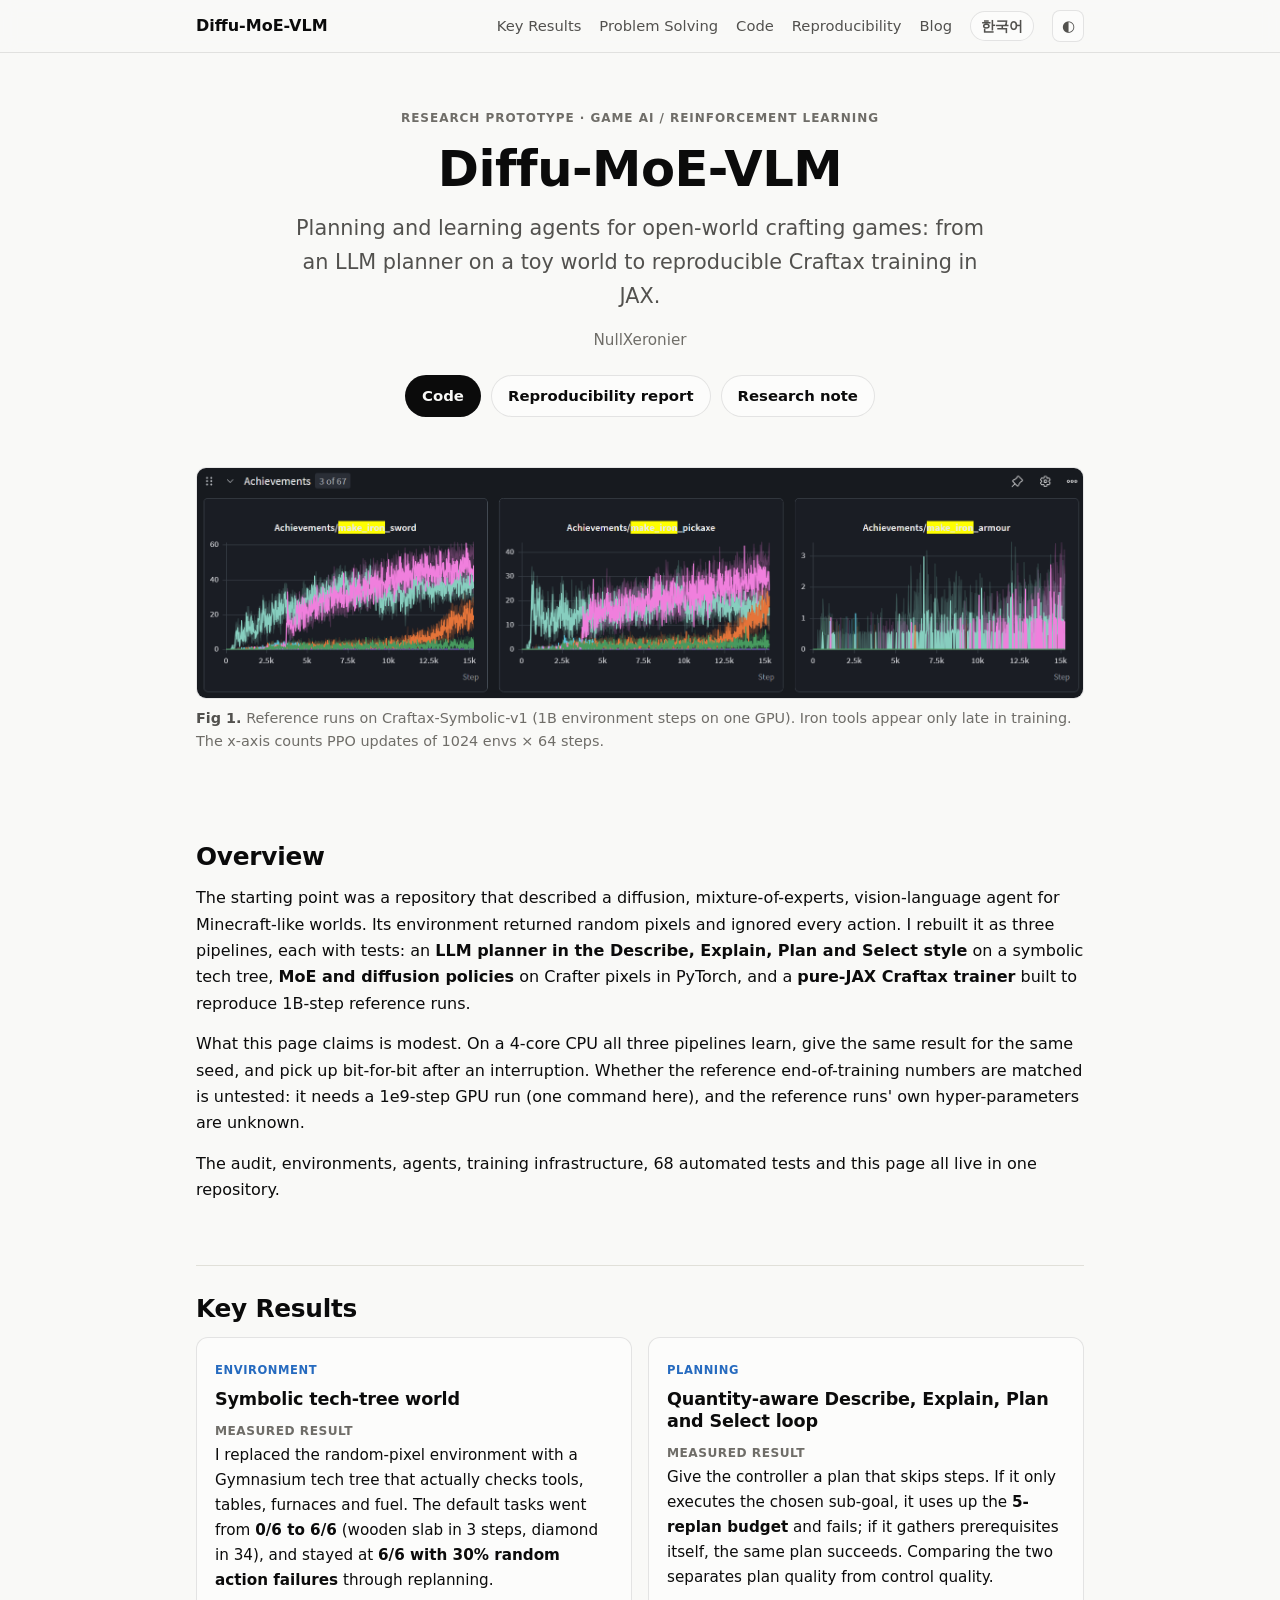
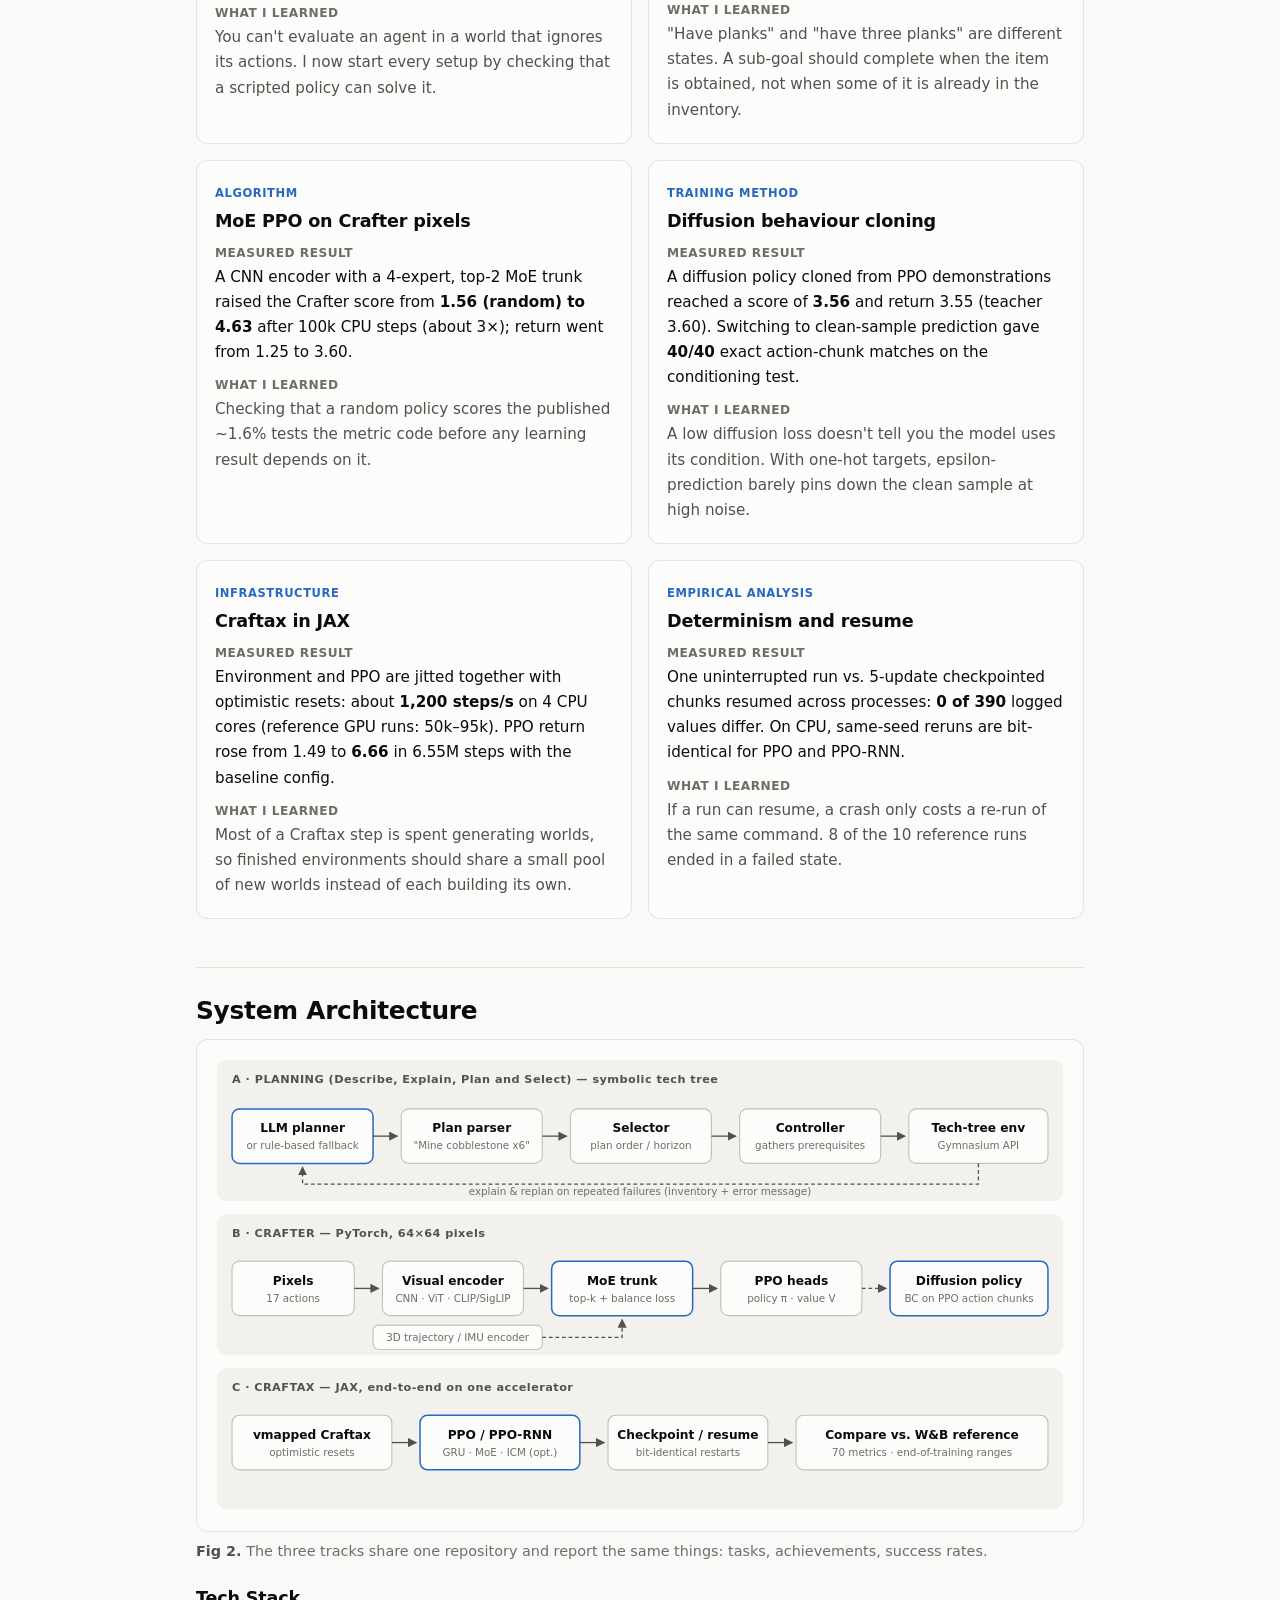
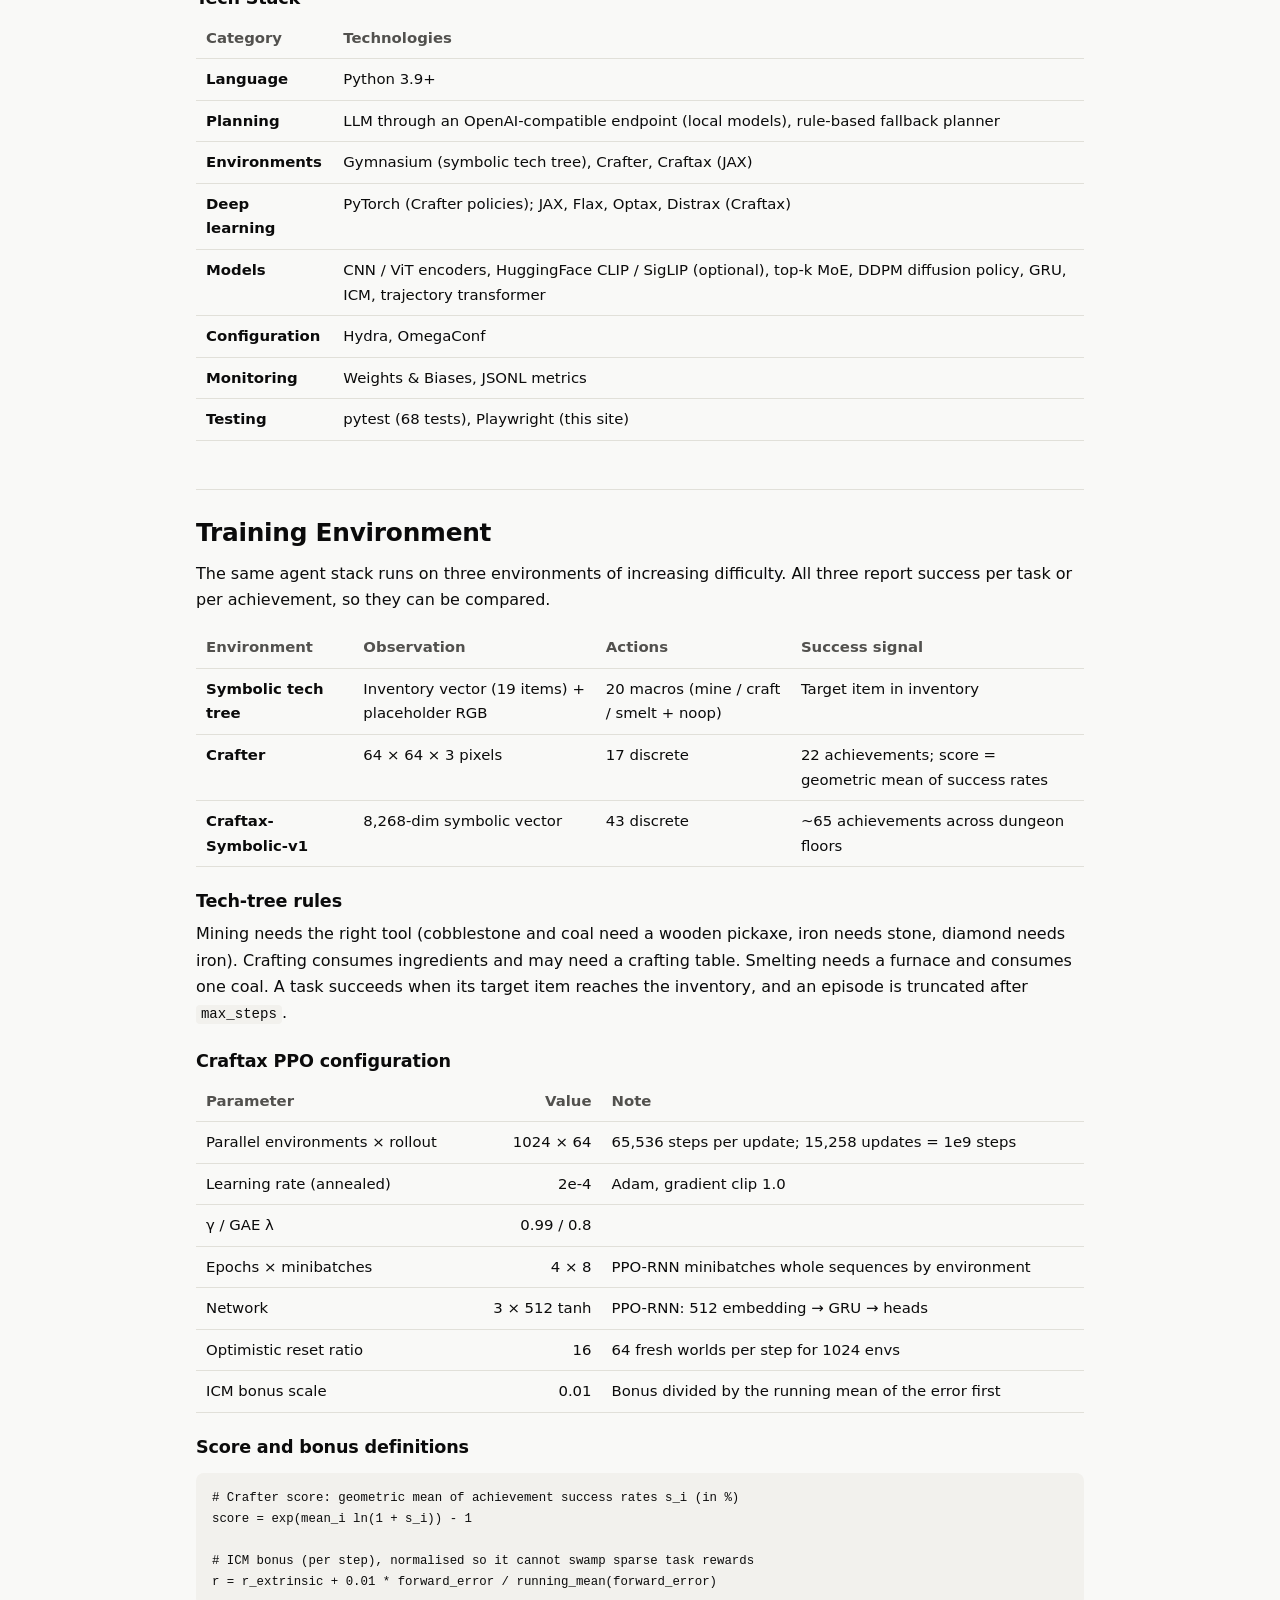
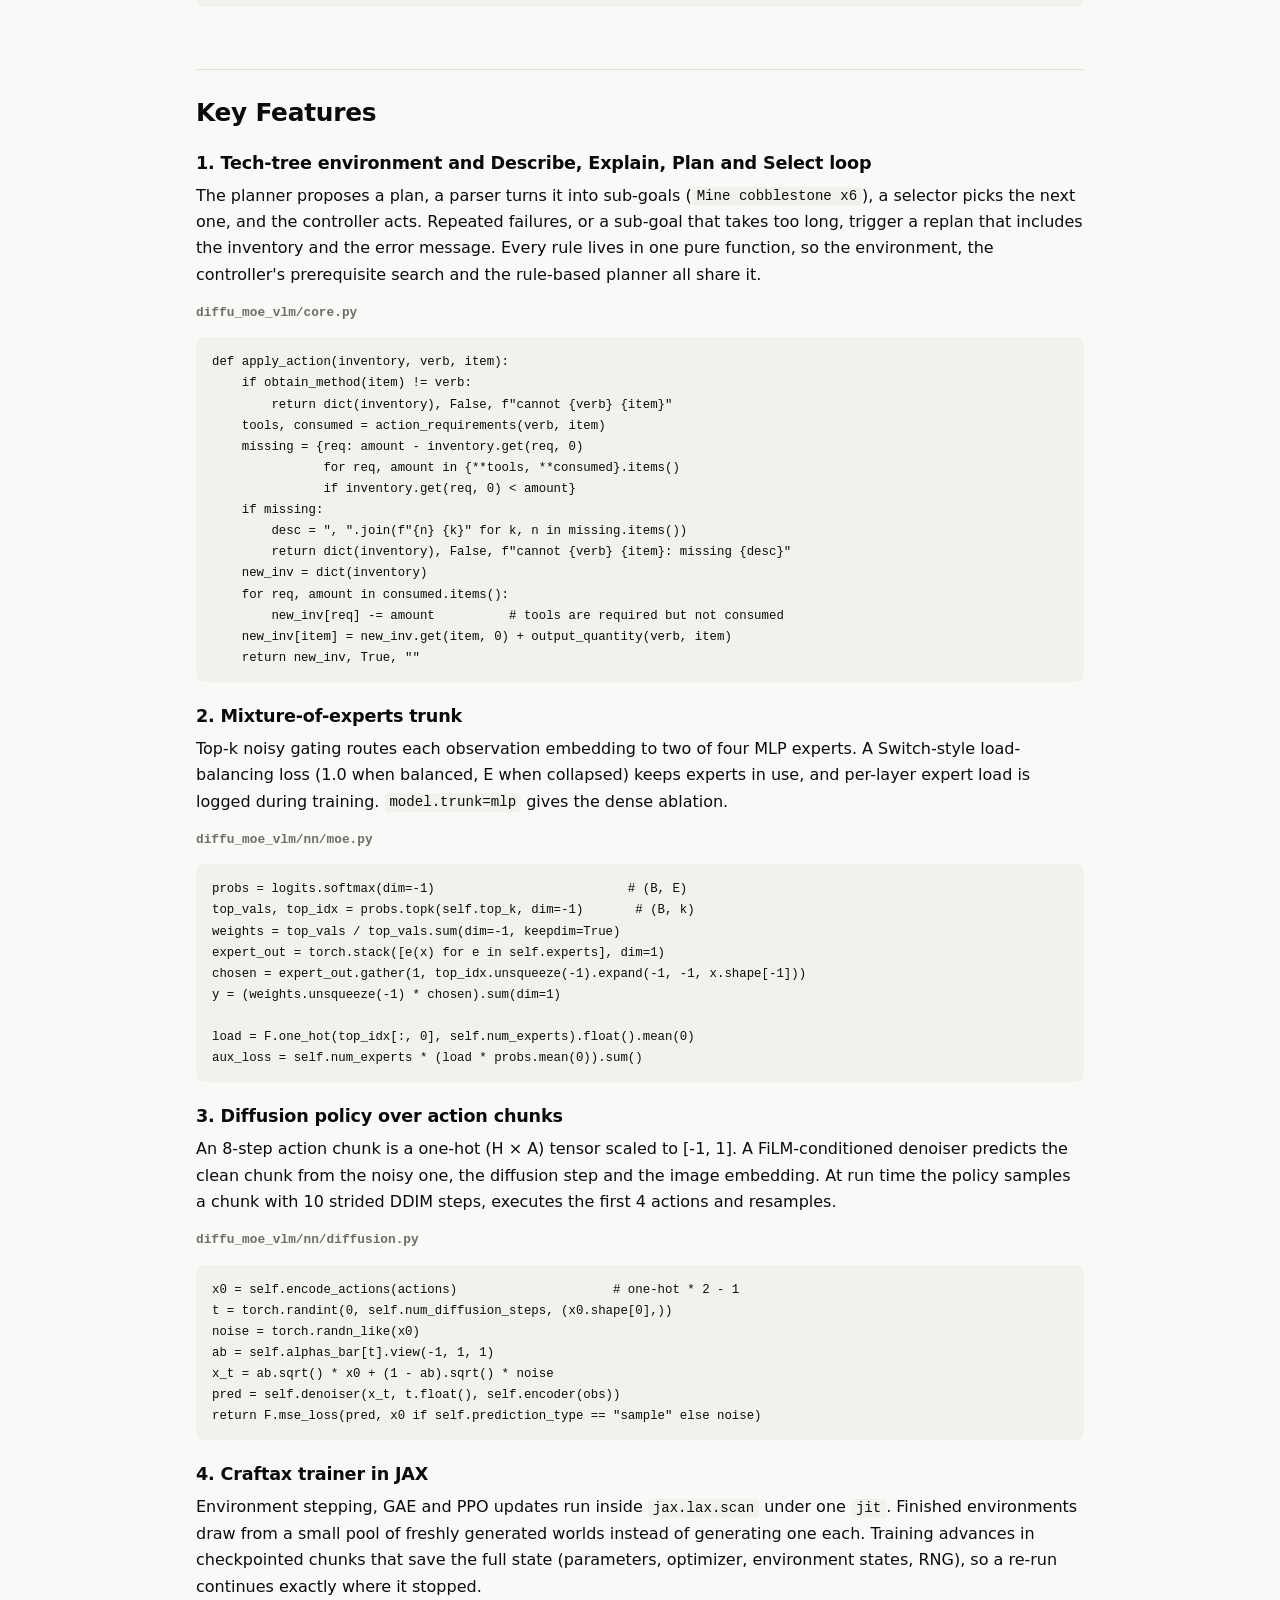
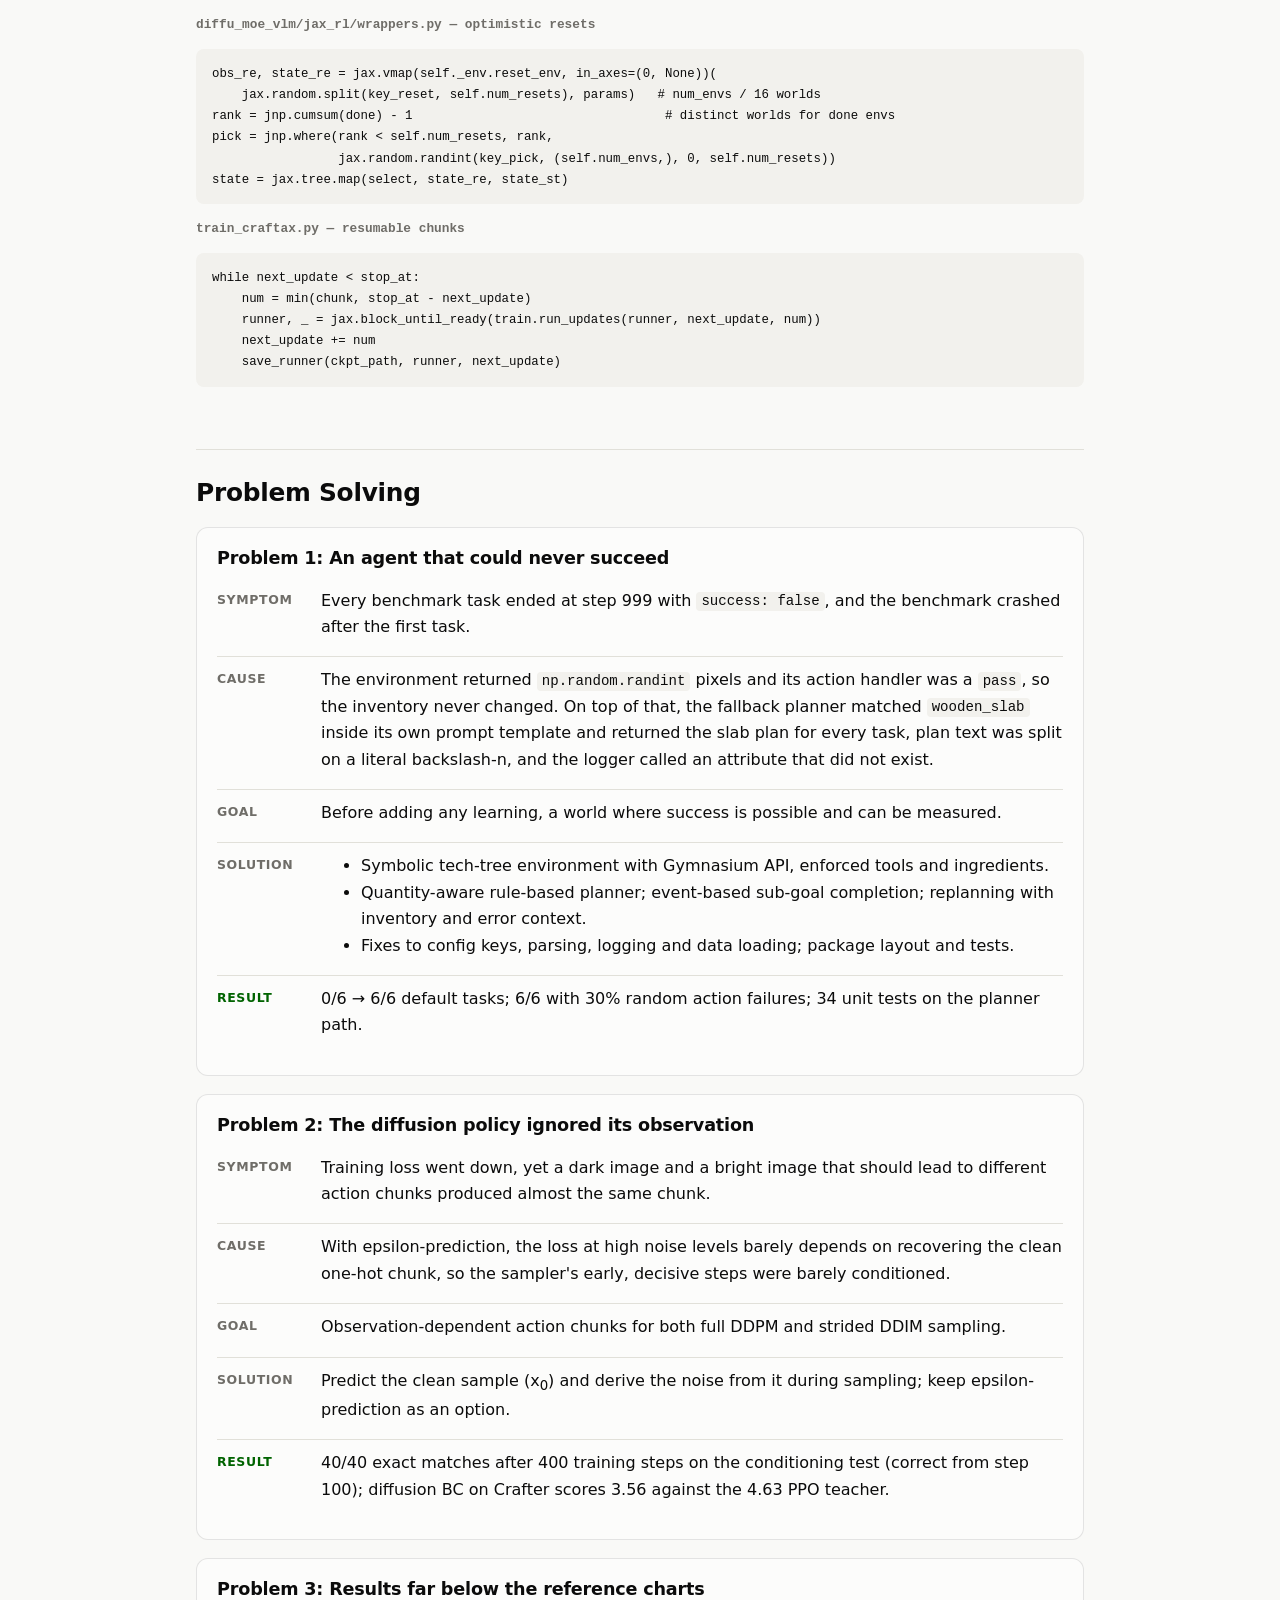
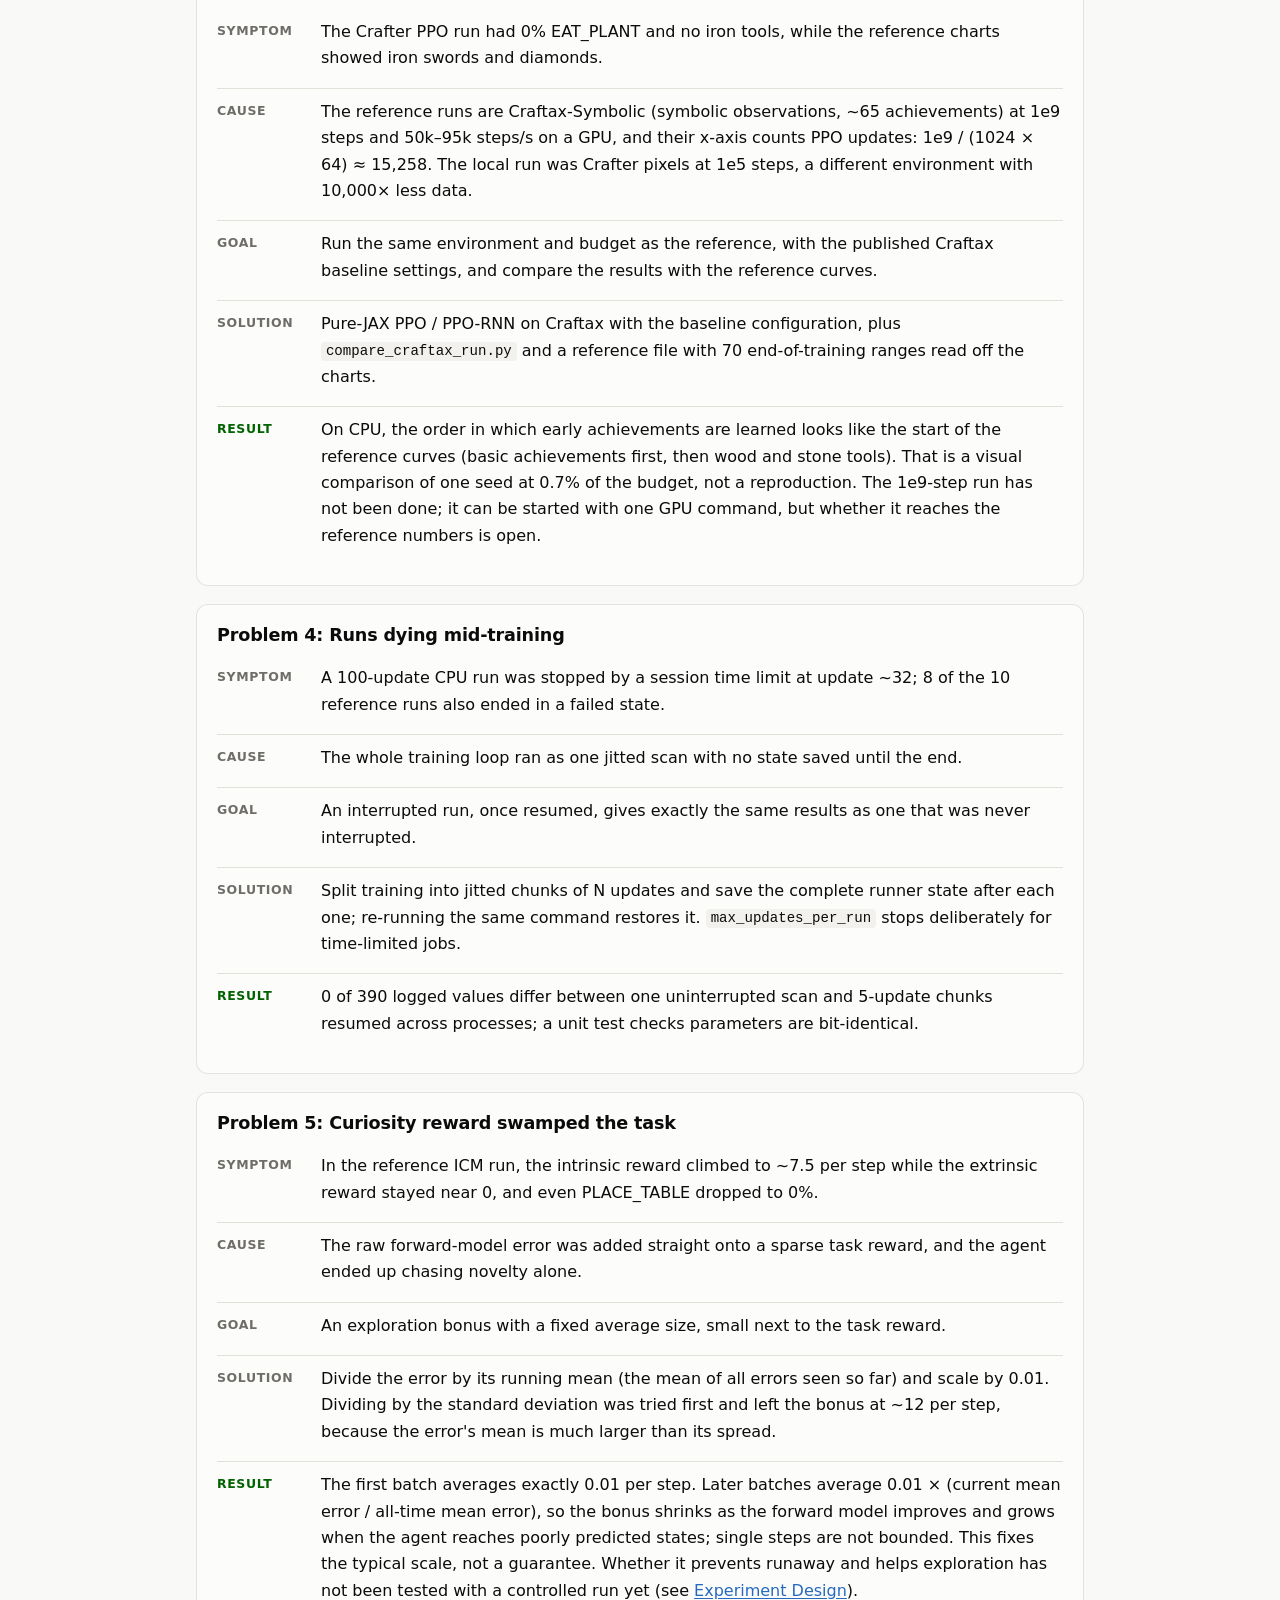
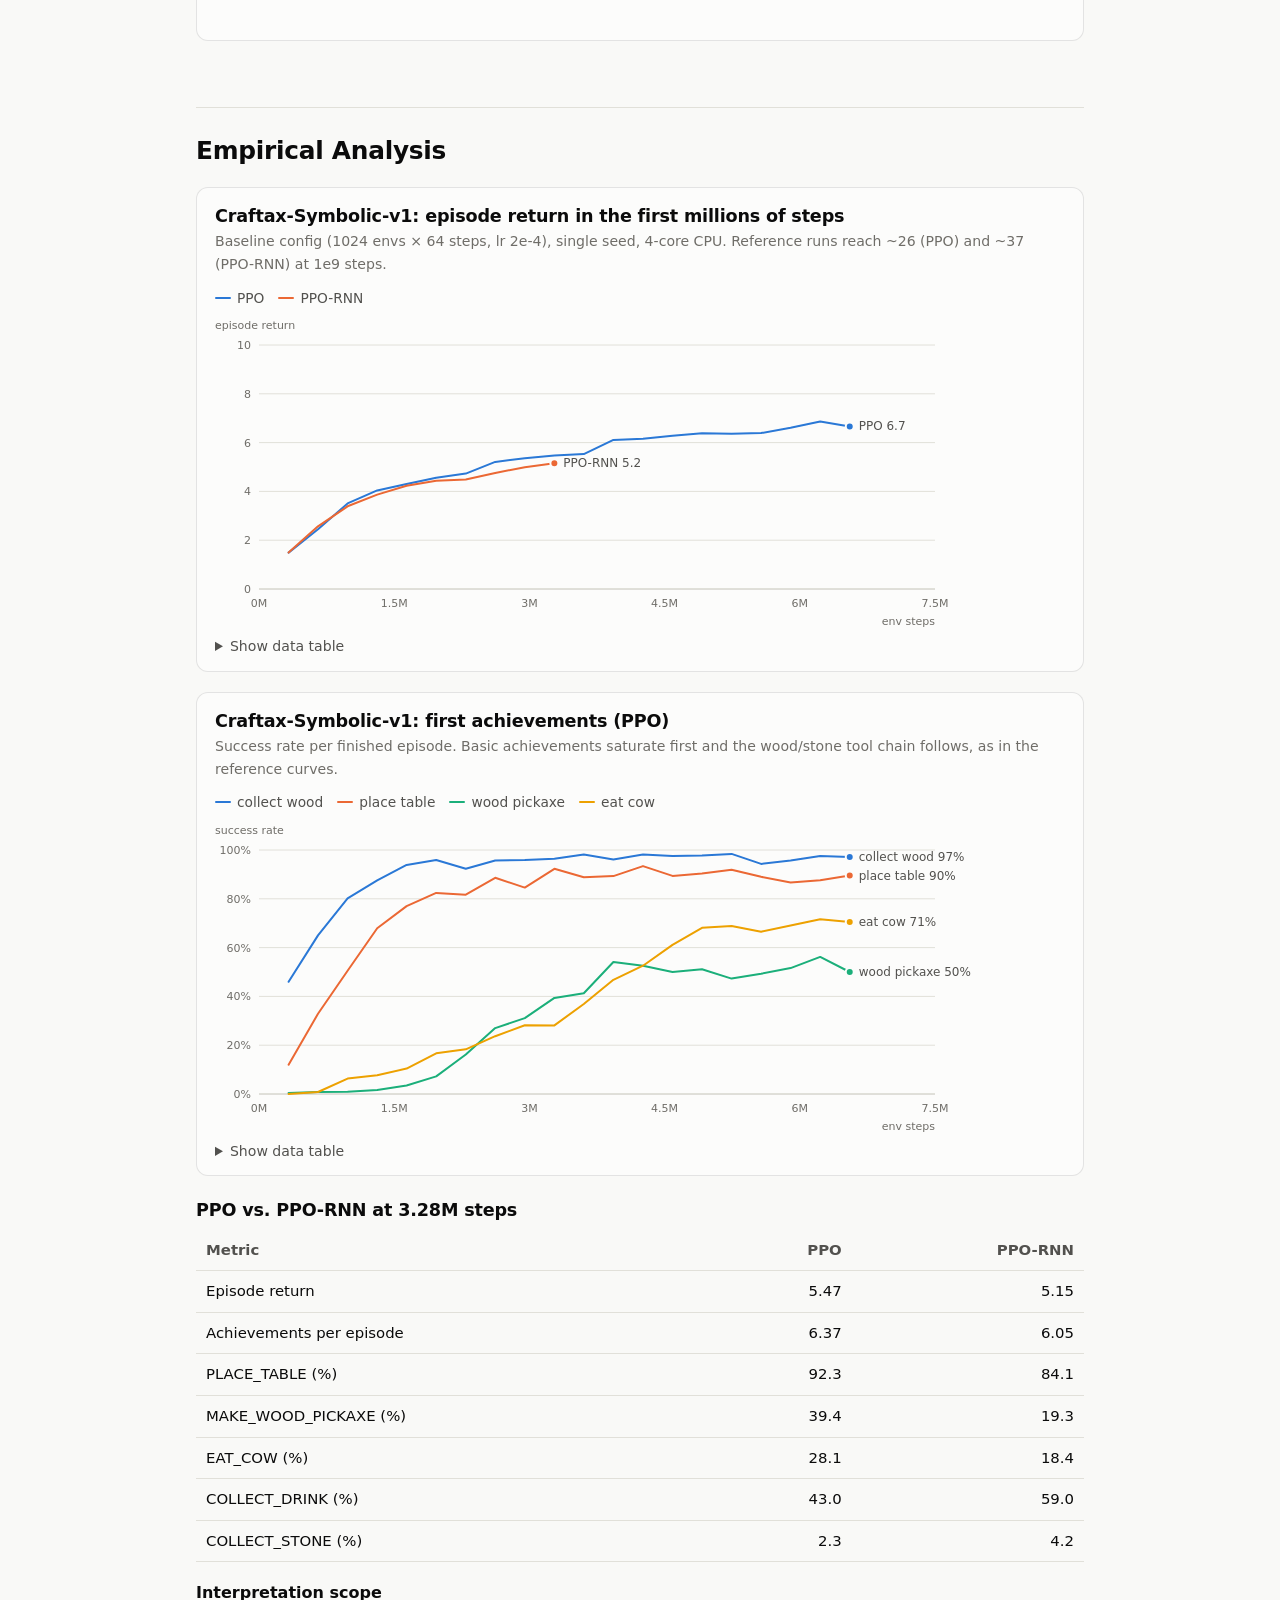
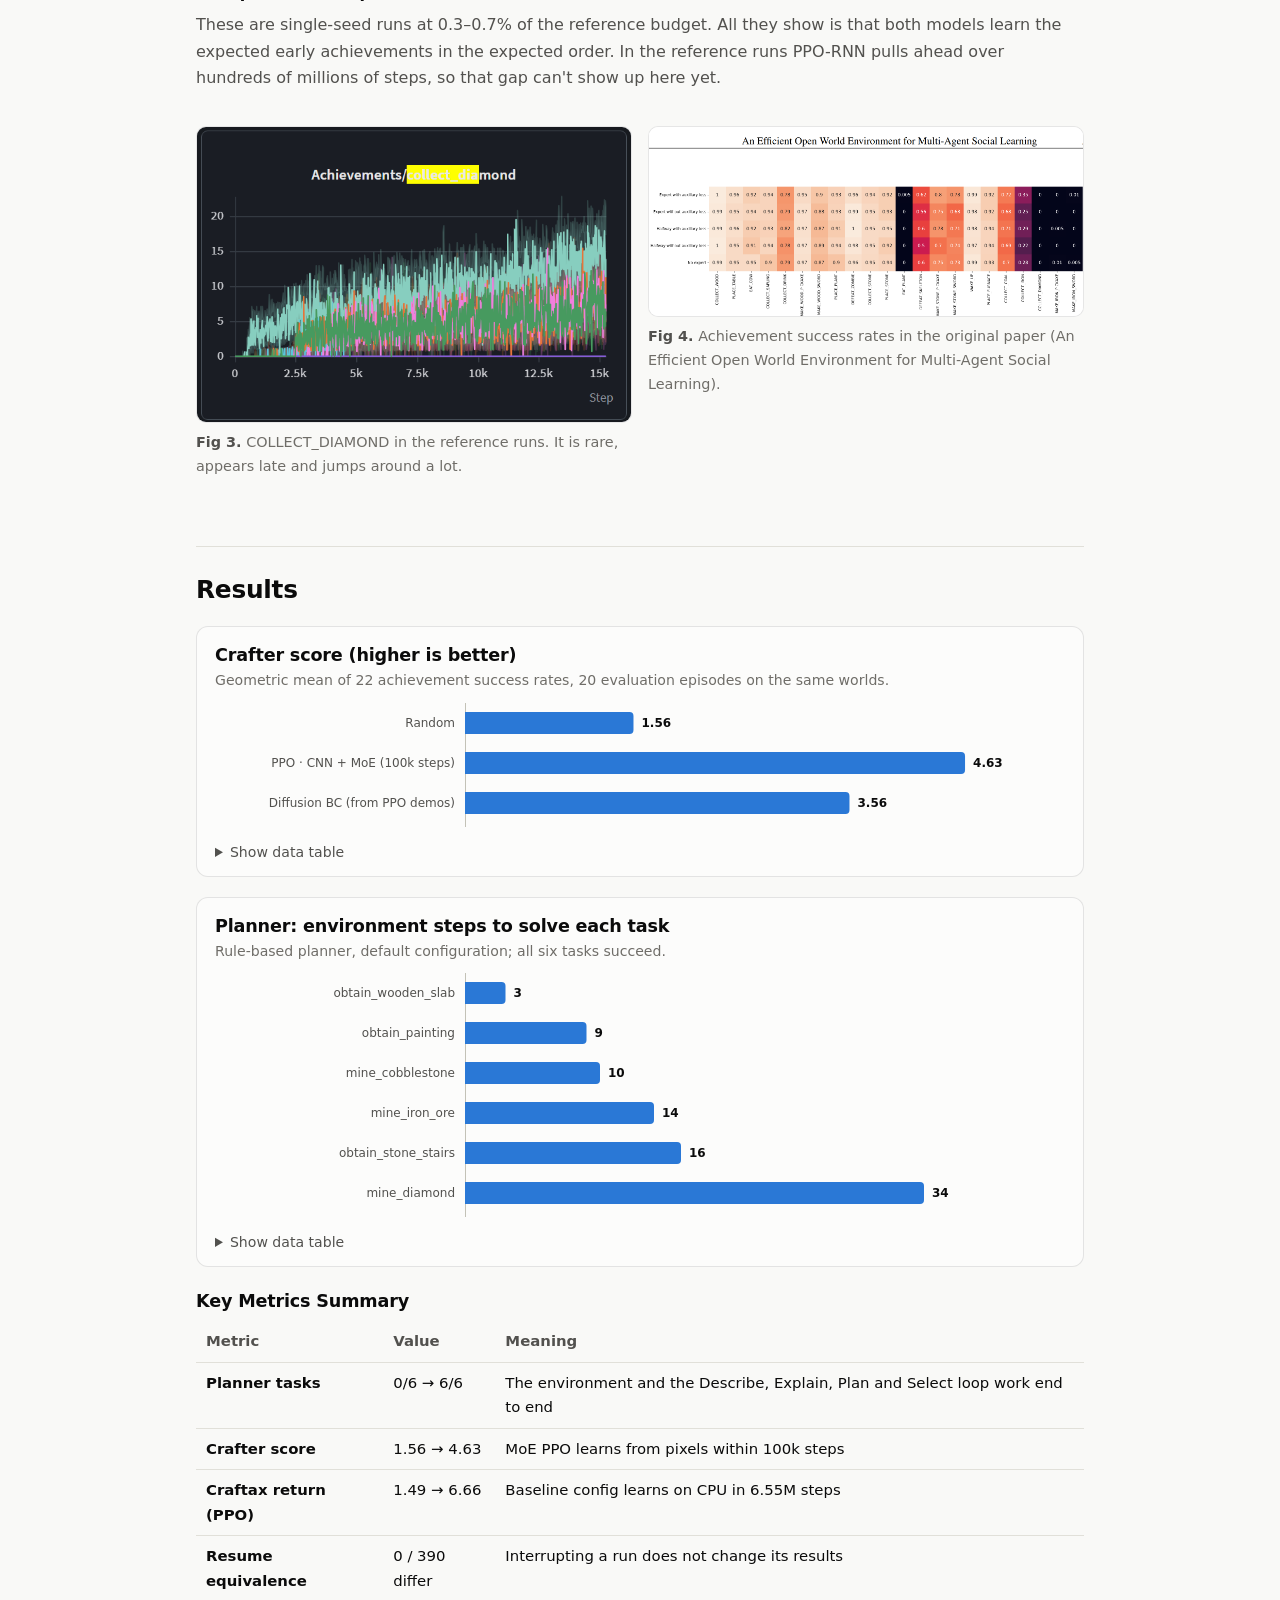
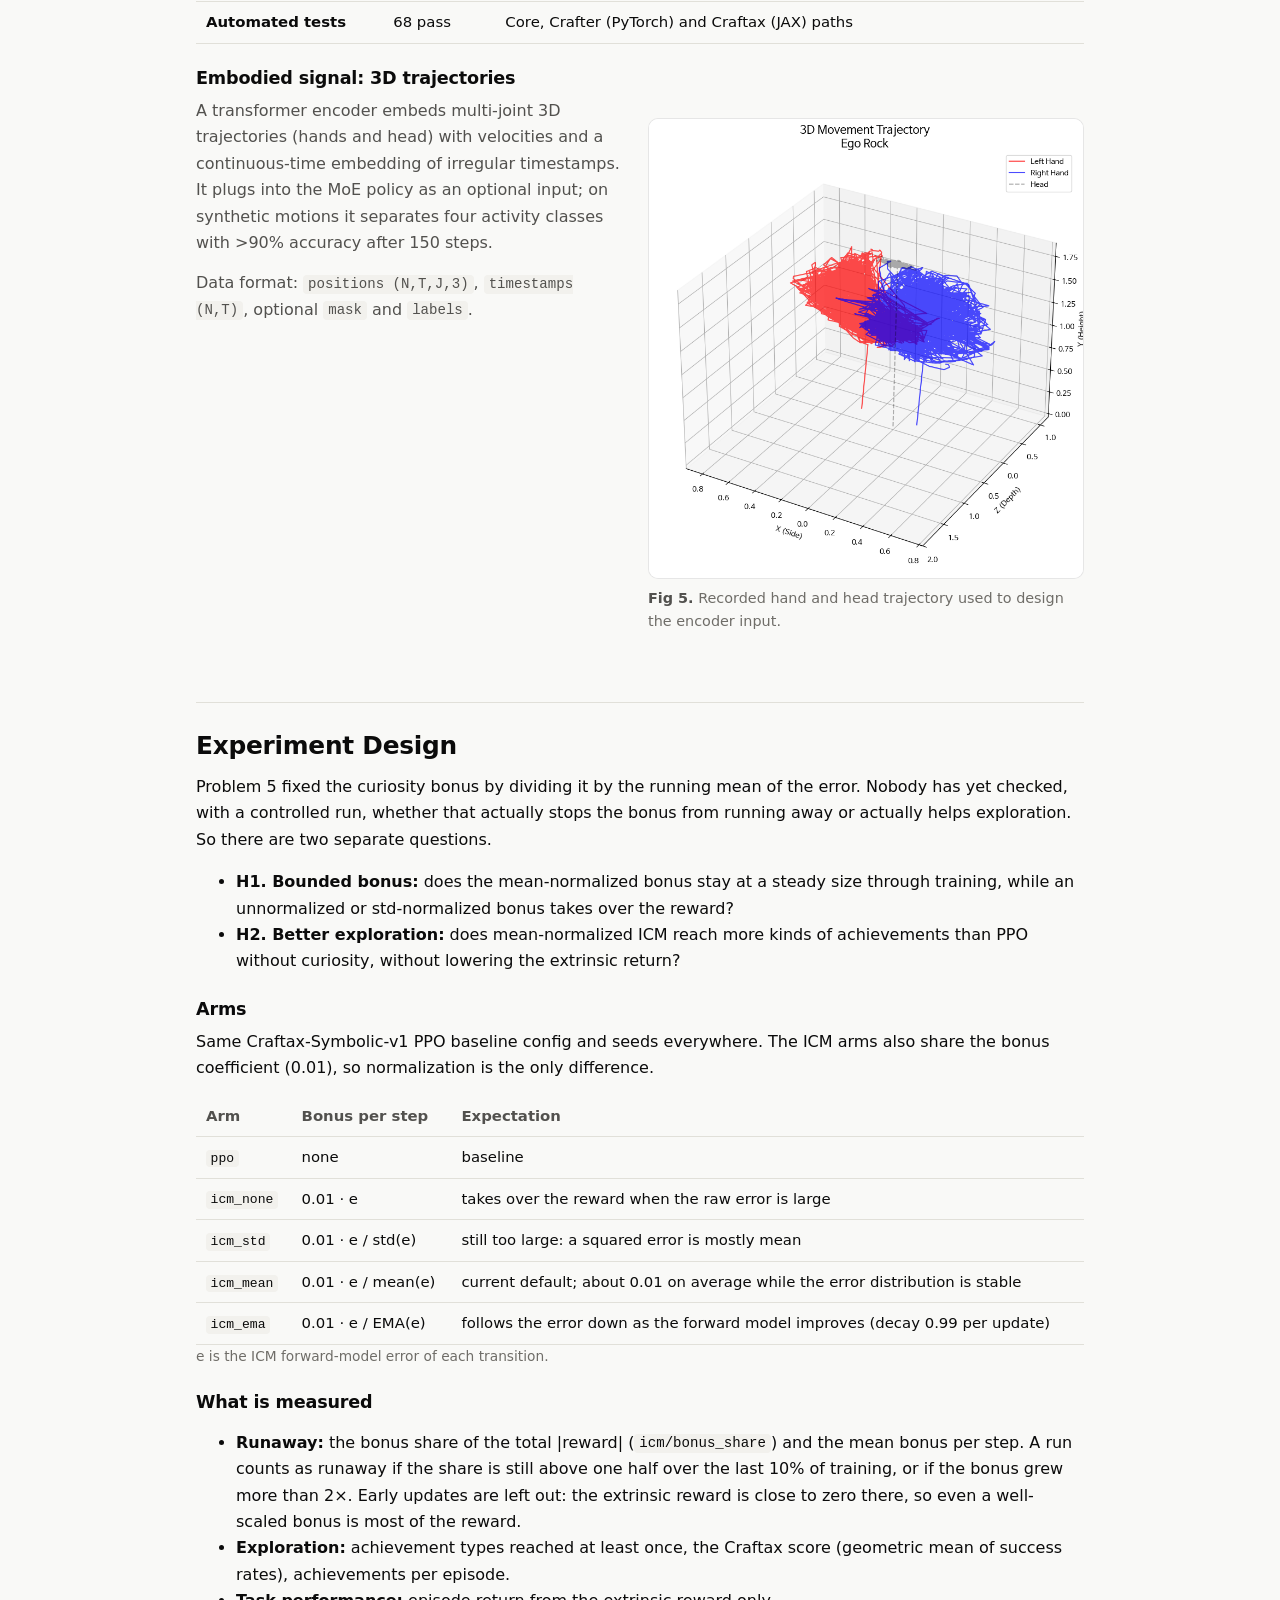
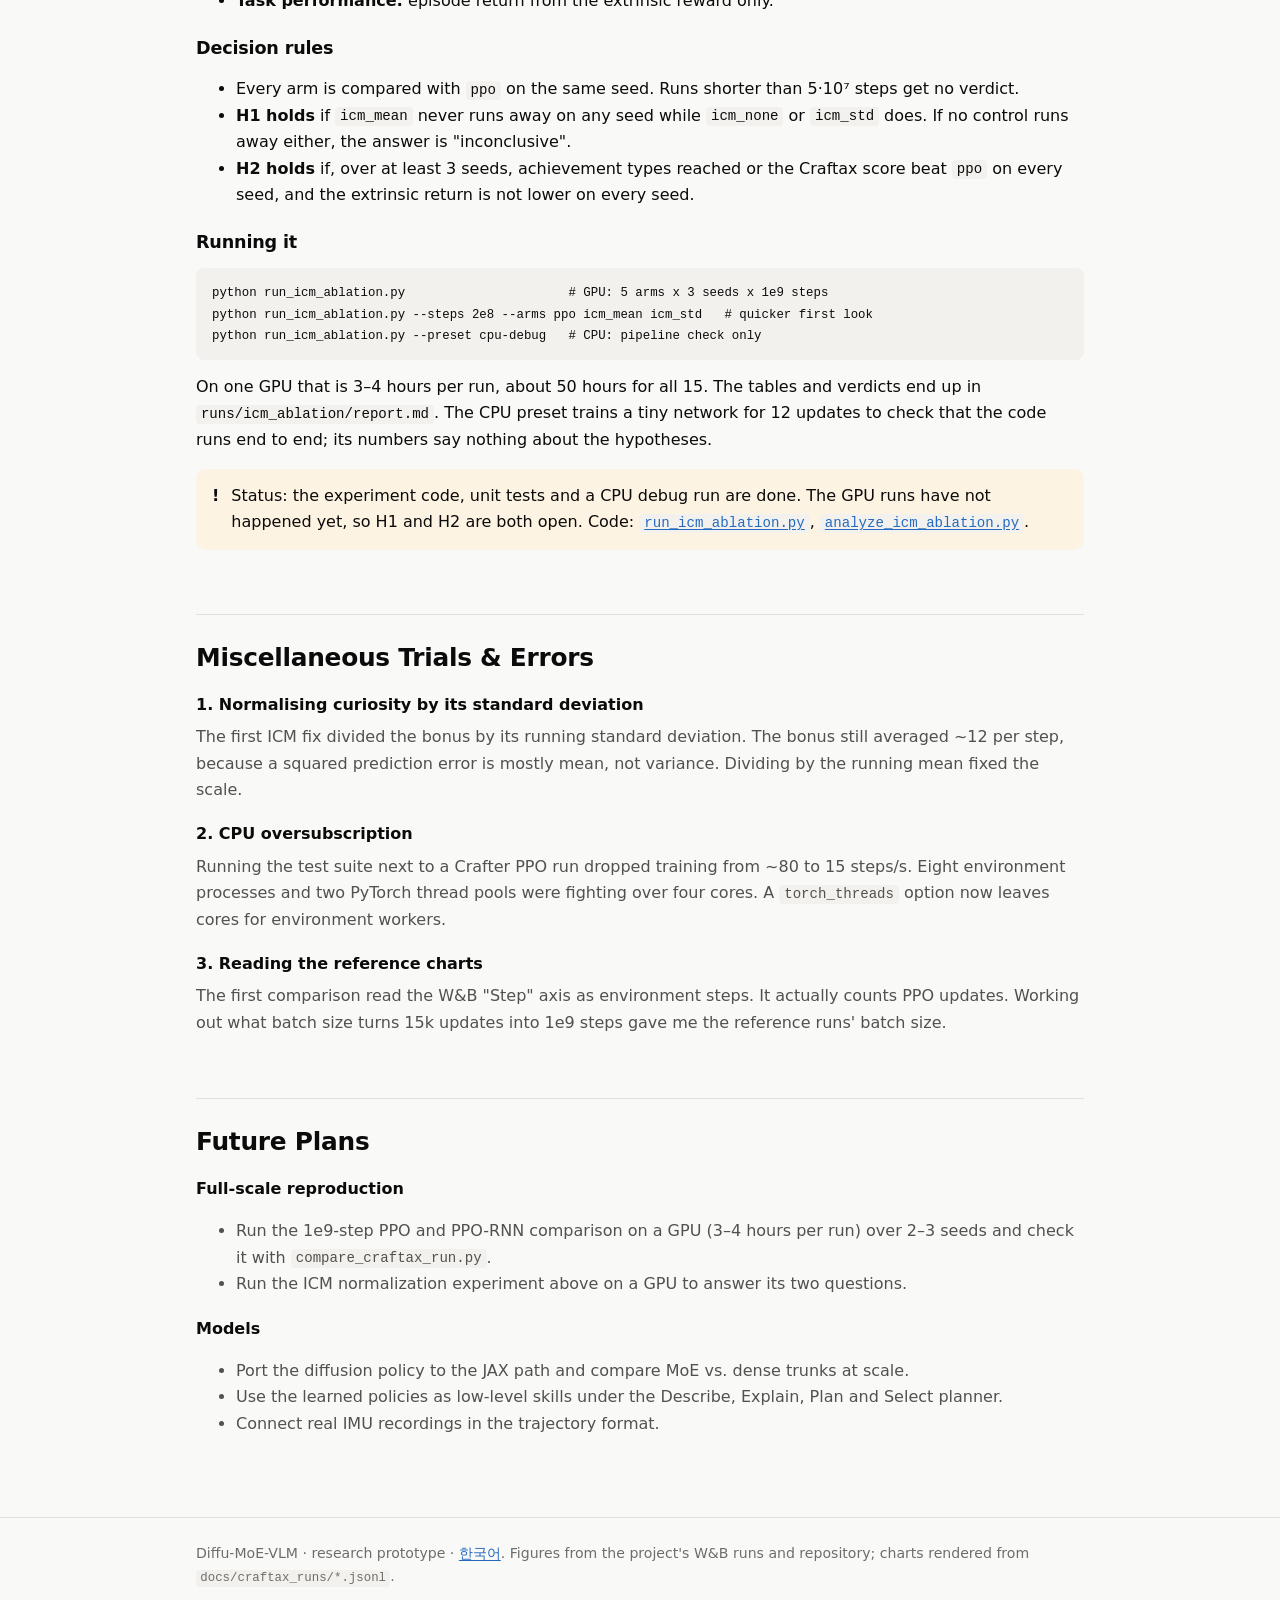
==== commit 6a5f93b9: "Correct formula explanations and validation scope on the site - GAE: replace the sum formula, which " ====
--- a/docs/index.html
+++ b/docs/index.html
@@ -47,7 +47,7 @@
   <section id="overview">
     <h2>Overview</h2>
     <p>The starting point was a repository that described a diffusion, mixture-of-experts, vision-language agent for Minecraft-like worlds. Its environment returned random pixels and ignored every action. I rebuilt it as three pipelines, each with tests: an <b>LLM planner in the Describe, Explain, Plan and Select style</b> on a symbolic tech tree, <b>MoE and diffusion policies</b> on Crafter pixels in PyTorch, and a <b>pure-JAX Craftax trainer</b> built to reproduce 1B-step reference runs.</p>
-    <p>What this page claims is modest. On a 4-core CPU all three pipelines learn, give the same result for the same seed, and pick up bit-for-bit after an interruption. Matching the reference end-of-training numbers takes a GPU run, which is one command here.</p>
+    <p>What this page claims is modest. On a 4-core CPU all three pipelines learn, give the same result for the same seed, and pick up bit-for-bit after an interruption. Whether the reference end-of-training numbers are matched is untested: it needs a 1e9-step GPU run (one command here), and the reference runs' own hyper-parameters are unknown.</p>
     <p>The audit, environments, agents, training infrastructure, 68 automated tests and this page all live in one repository.</p>
   </section>
 
@@ -98,7 +98,7 @@
         <span class="chip">Empirical analysis</span>
         <h3>Determinism and resume</h3>
         <div class="k">Measured result</div>
-        <p>One uninterrupted run vs. 5-update checkpointed chunks resumed across processes: <b>0 of 390</b> logged values differ. Same-seed reruns are bit-identical for PPO and PPO-RNN.</p>
+        <p>One uninterrupted run vs. 5-update checkpointed chunks resumed across processes: <b>0 of 390</b> logged values differ. On CPU, same-seed reruns are bit-identical for PPO and PPO-RNN.</p>
         <div class="k">What I learned</div>
         <p class="learned">If a run can resume, a crash only costs a re-run of the same command. 8 of the 10 reference runs ended in a failed state.</p>
       </div>
@@ -334,9 +334,9 @@
       <h3>Problem 3: Results far below the reference charts</h3>
       <div class="step"><div class="lbl">Symptom</div><div><p>The Crafter PPO run had 0% EAT_PLANT and no iron tools, while the reference charts showed iron swords and diamonds.</p></div></div>
       <div class="step"><div class="lbl">Cause</div><div><p>The reference runs are Craftax-Symbolic (symbolic observations, ~65 achievements) at 1e9 steps and 50k–95k steps/s on a GPU, and their x-axis counts PPO updates: 1e9 / (1024 × 64) ≈ 15,258. The local run was Crafter pixels at 1e5 steps, a different environment with 10,000× less data.</p></div></div>
-      <div class="step"><div class="lbl">Goal</div><div><p>Run the reference setup as it is and compare the results with it directly.</p></div></div>
+      <div class="step"><div class="lbl">Goal</div><div><p>Run the same environment and budget as the reference, with the published Craftax baseline settings, and compare the results with the reference curves.</p></div></div>
       <div class="step"><div class="lbl">Solution</div><div><p>Pure-JAX PPO / PPO-RNN on Craftax with the baseline configuration, plus <code>compare_craftax_run.py</code> and a reference file with 70 end-of-training ranges read off the charts.</p></div></div>
-      <div class="step result"><div class="lbl">Result</div><div><p>On CPU the early learning order matches the reference (basic achievements saturate first, then the wood and stone tools); the 1e9-step comparison needs one command on a GPU.</p></div></div>
+      <div class="step result"><div class="lbl">Result</div><div><p>On CPU, the order in which early achievements are learned looks like the start of the reference curves (basic achievements first, then wood and stone tools). That is a visual comparison of one seed at 0.7% of the budget, not a reproduction. The 1e9-step run has not been done; it can be started with one GPU command, but whether it reaches the reference numbers is open.</p></div></div>
     </div>
 
     <div class="problem">
@@ -353,8 +353,8 @@
       <div class="step"><div class="lbl">Symptom</div><div><p>In the reference ICM run, the intrinsic reward climbed to ~7.5 per step while the extrinsic reward stayed near 0, and even PLACE_TABLE dropped to 0%.</p></div></div>
       <div class="step"><div class="lbl">Cause</div><div><p>The raw forward-model error was added straight onto a sparse task reward, and the agent ended up chasing novelty alone.</p></div></div>
       <div class="step"><div class="lbl">Goal</div><div><p>An exploration bonus with a fixed average size, small next to the task reward.</p></div></div>
-      <div class="step"><div class="lbl">Solution</div><div><p>Divide the bonus by its running mean (so it averages 1) and scale it by 0.01. Dividing by the standard deviation was tried first and left a mean of ~12, because a squared error is mostly mean.</p></div></div>
-      <div class="step result"><div class="lbl">Result</div><div><p>The normalized bonus averages 0.01 per step, about 5 per typical episode against a task return above 20 at convergence. Whether this actually prevents runaway and helps exploration has not been tested with a controlled run yet (see <a href="#experiment">Experiment Design</a>).</p></div></div>
+      <div class="step"><div class="lbl">Solution</div><div><p>Divide the error by its running mean (the mean of all errors seen so far) and scale by 0.01. Dividing by the standard deviation was tried first and left the bonus at ~12 per step, because the error's mean is much larger than its spread.</p></div></div>
+      <div class="step result"><div class="lbl">Result</div><div><p>The first batch averages exactly 0.01 per step. Later batches average 0.01 × (current mean error / all-time mean error), so the bonus shrinks as the forward model improves and grows when the agent reaches poorly predicted states; single steps are not bounded. This fixes the typical scale, not a guarantee. Whether it prevents runaway and helps exploration has not been tested with a controlled run yet (see <a href="#experiment">Experiment Design</a>).</p></div></div>
     </div>
   </section>
 
@@ -456,7 +456,7 @@
           <tr><td><code>ppo</code></td><td>none</td><td>baseline</td></tr>
           <tr><td><code>icm_none</code></td><td>0.01 · e</td><td>takes over the reward when the raw error is large</td></tr>
           <tr><td><code>icm_std</code></td><td>0.01 · e / std(e)</td><td>still too large: a squared error is mostly mean</td></tr>
-          <tr><td><code>icm_mean</code></td><td>0.01 · e / mean(e)</td><td>current default; averages 0.01</td></tr>
+          <tr><td><code>icm_mean</code></td><td>0.01 · e / mean(e)</td><td>current default; about 0.01 on average while the error distribution is stable</td></tr>
           <tr><td><code>icm_ema</code></td><td>0.01 · e / EMA(e)</td><td>follows the error down as the forward model improves (decay 0.99 per update)</td></tr>
         </tbody>
       </table>
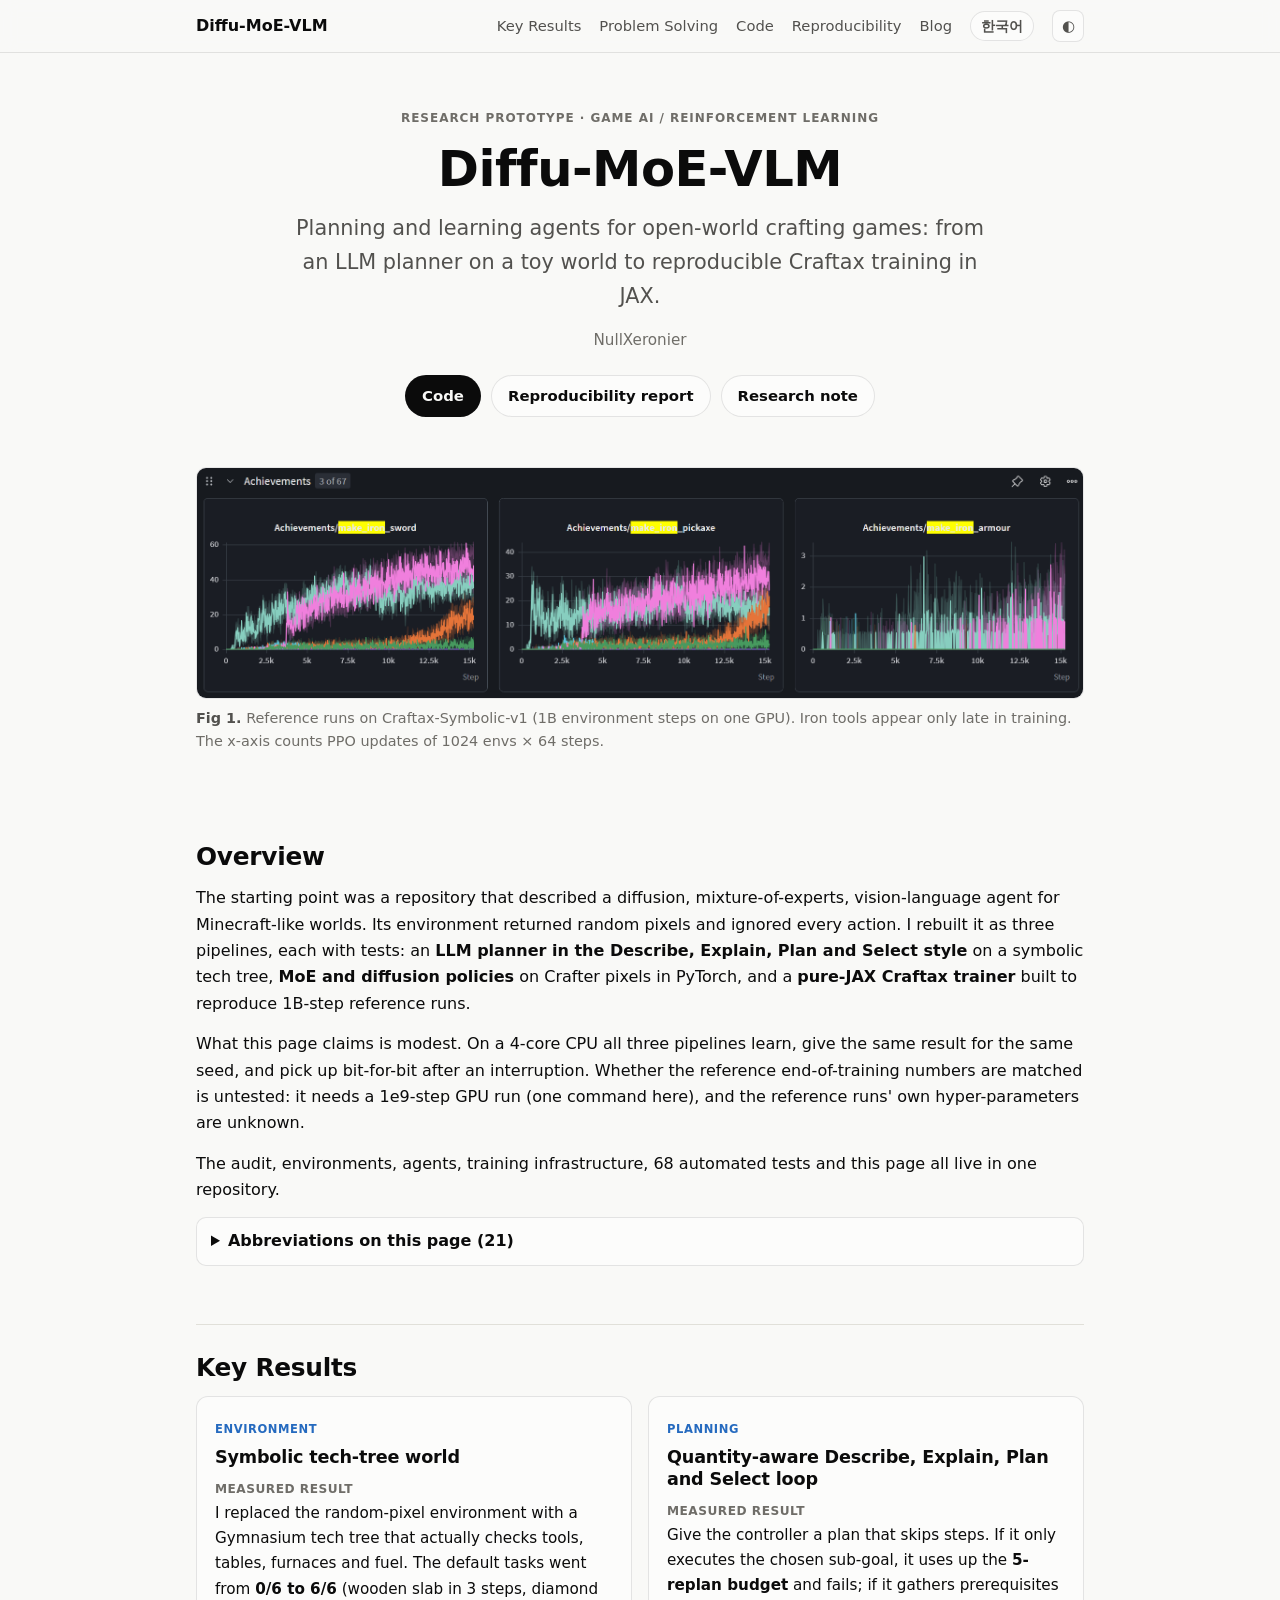
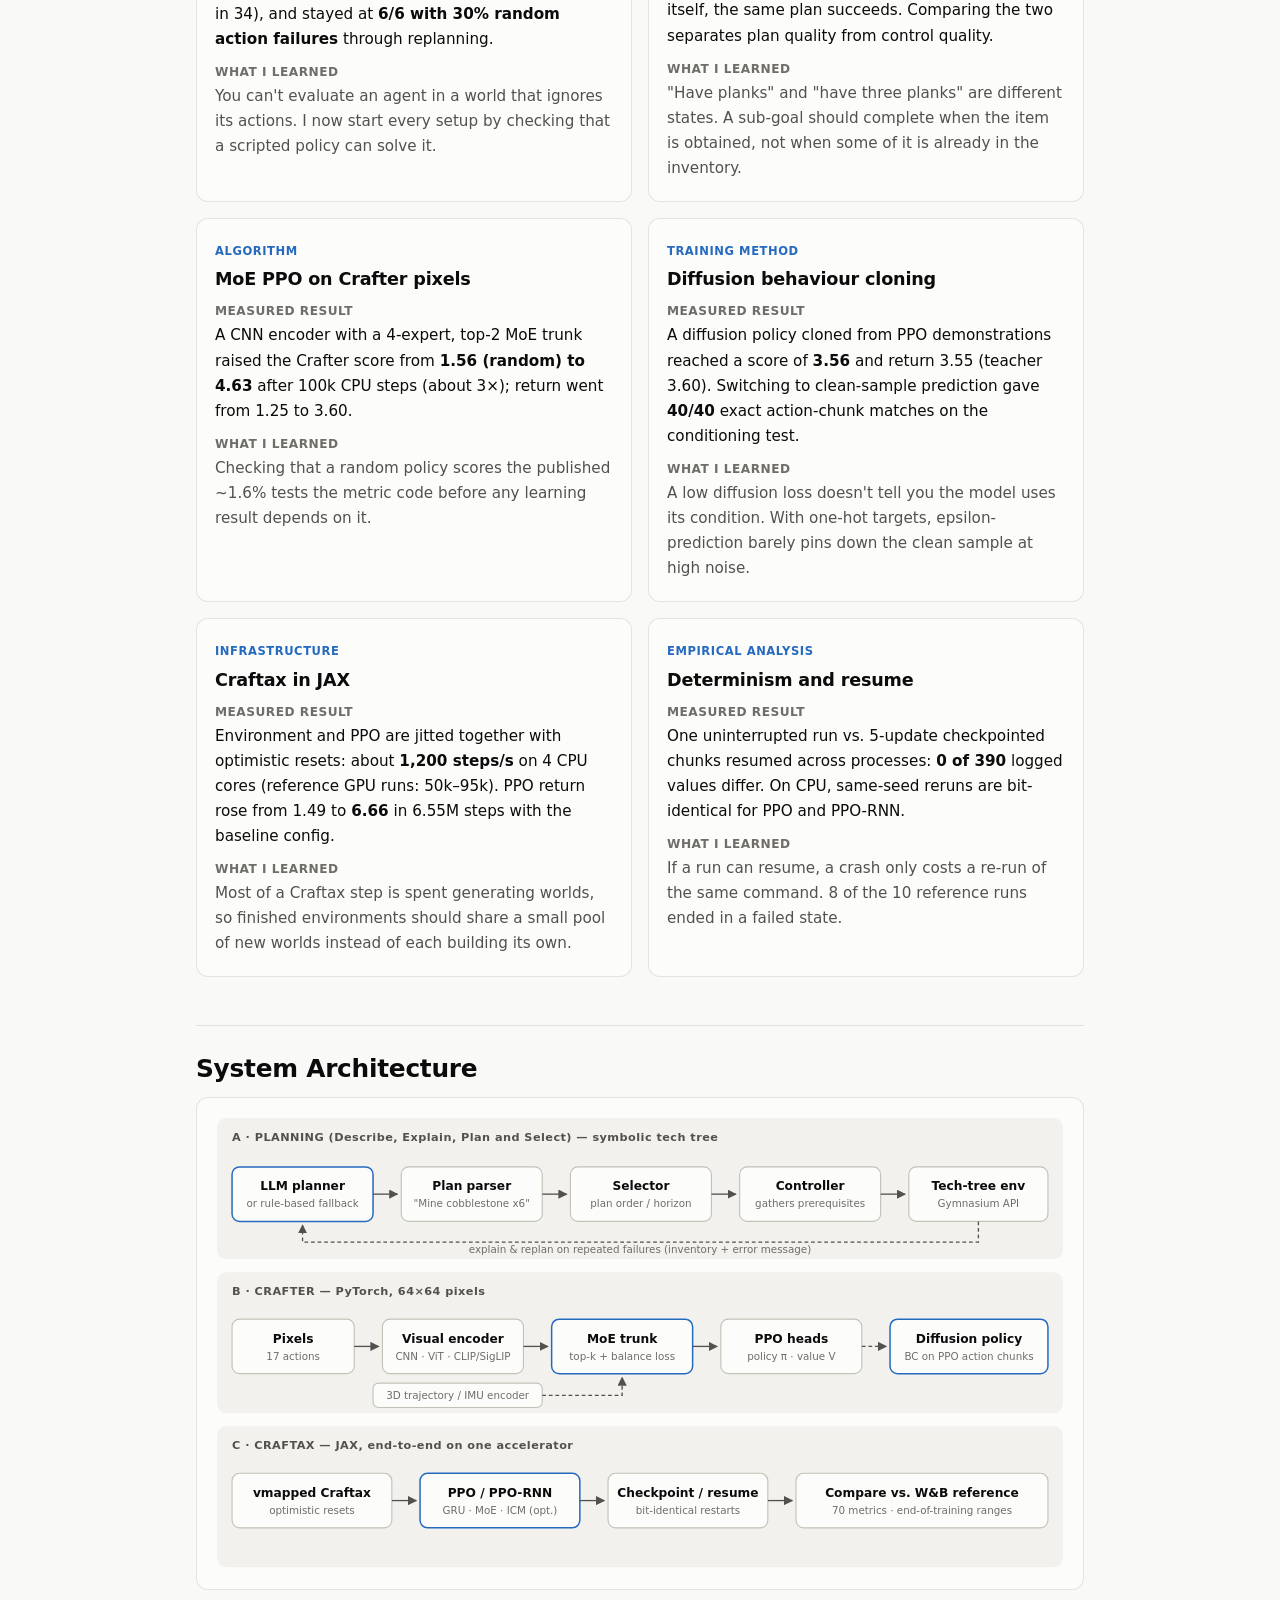
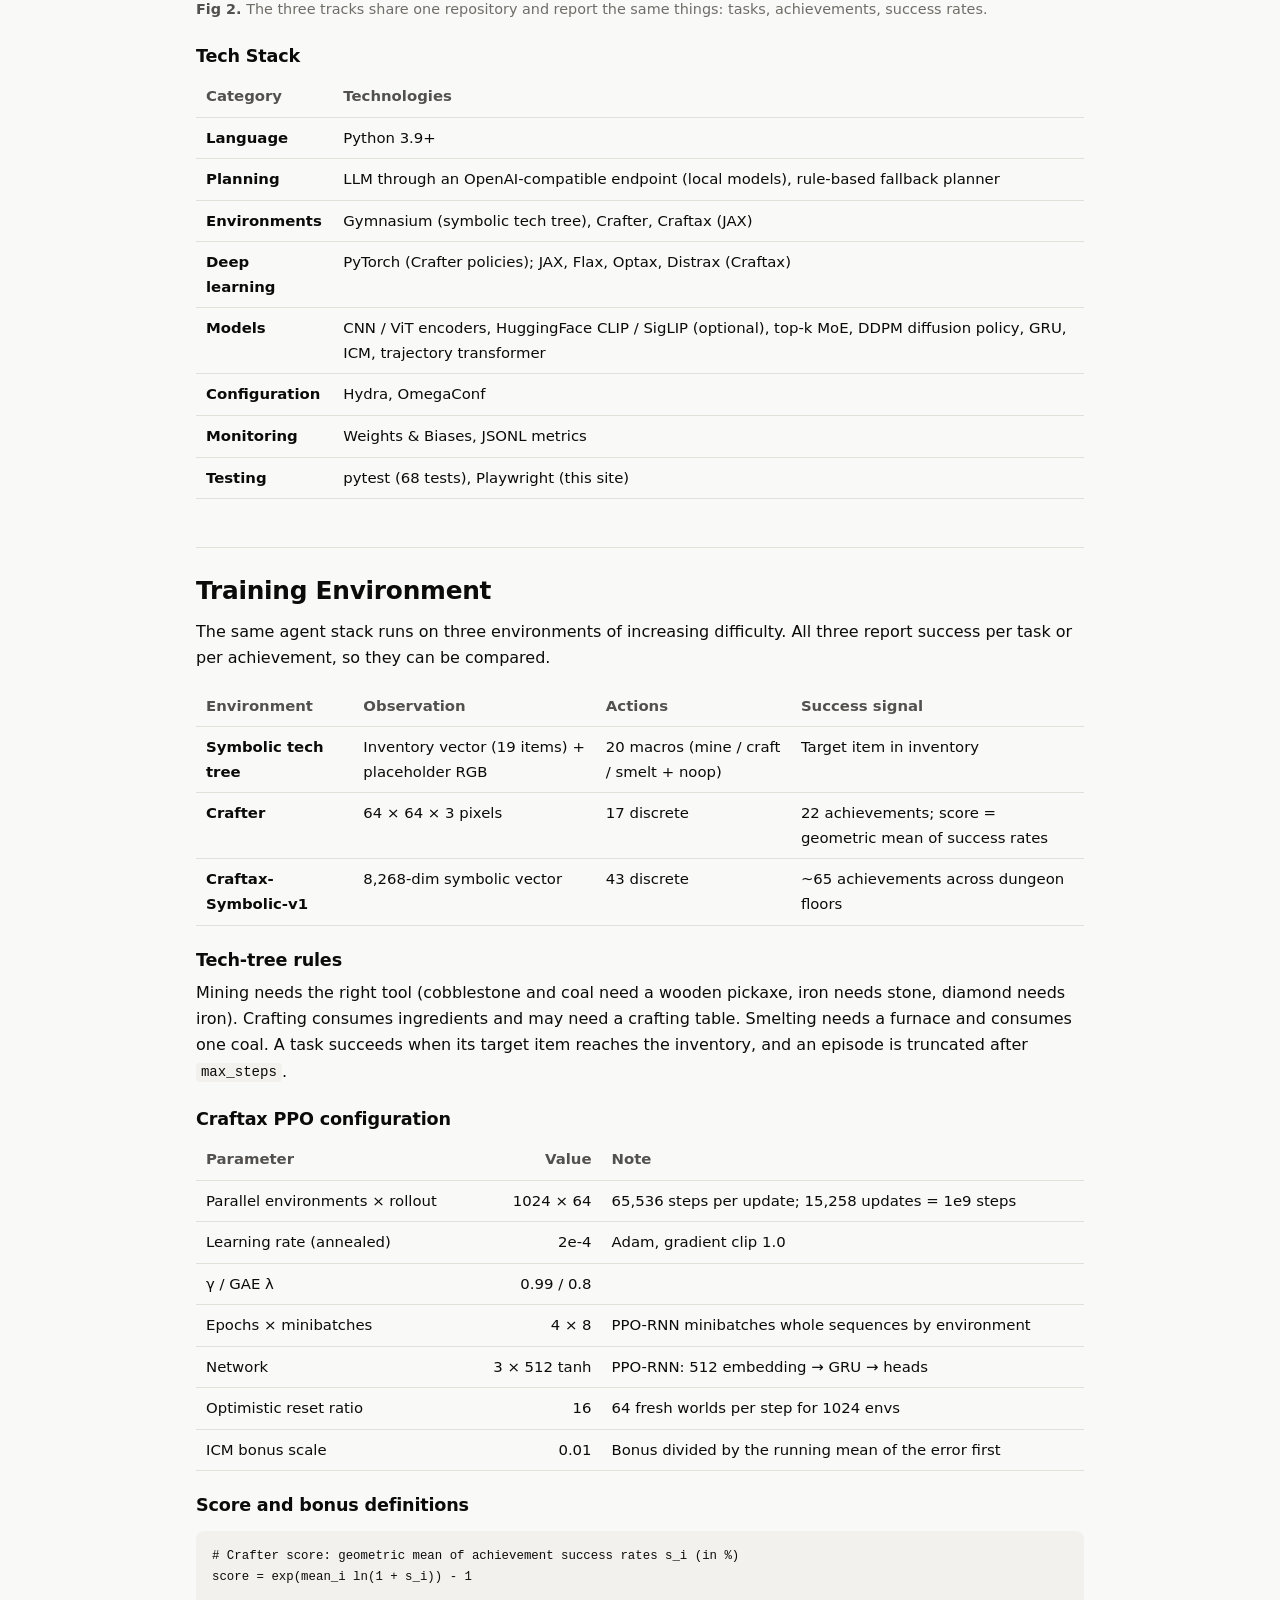
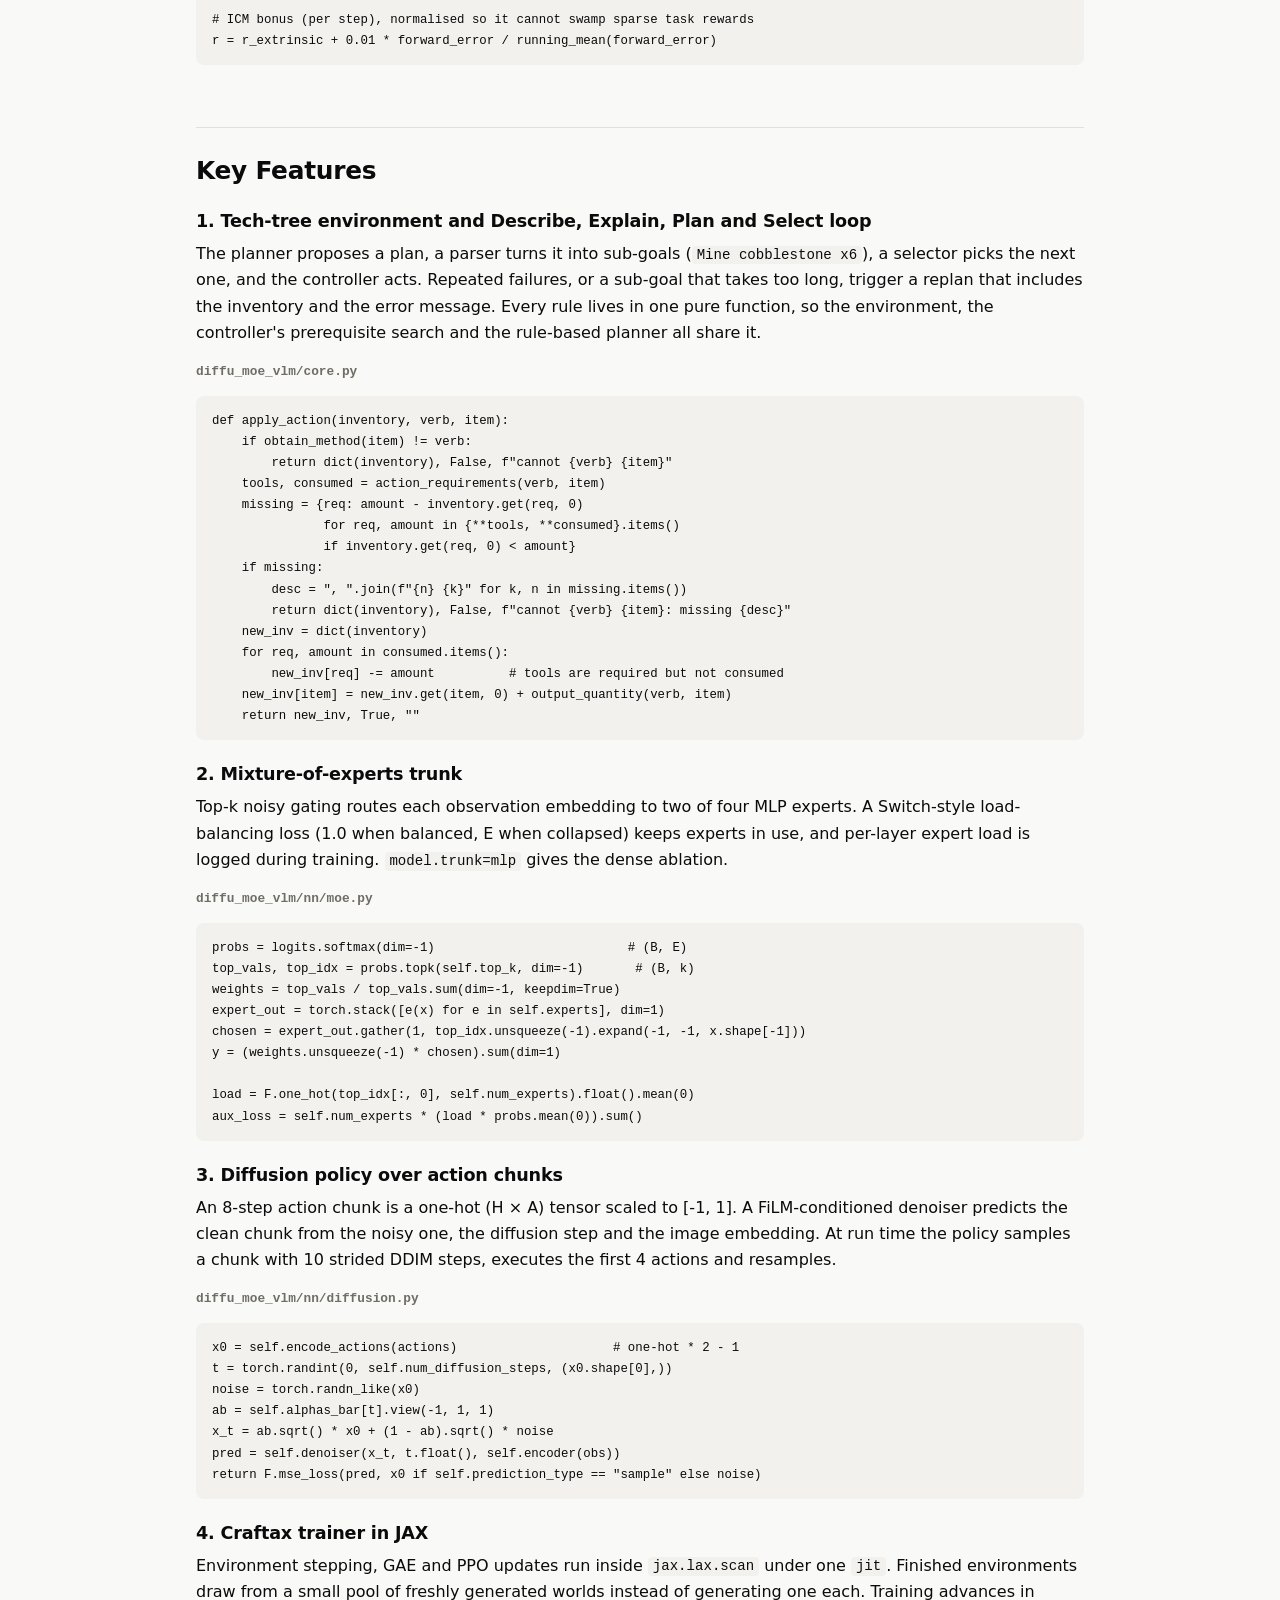
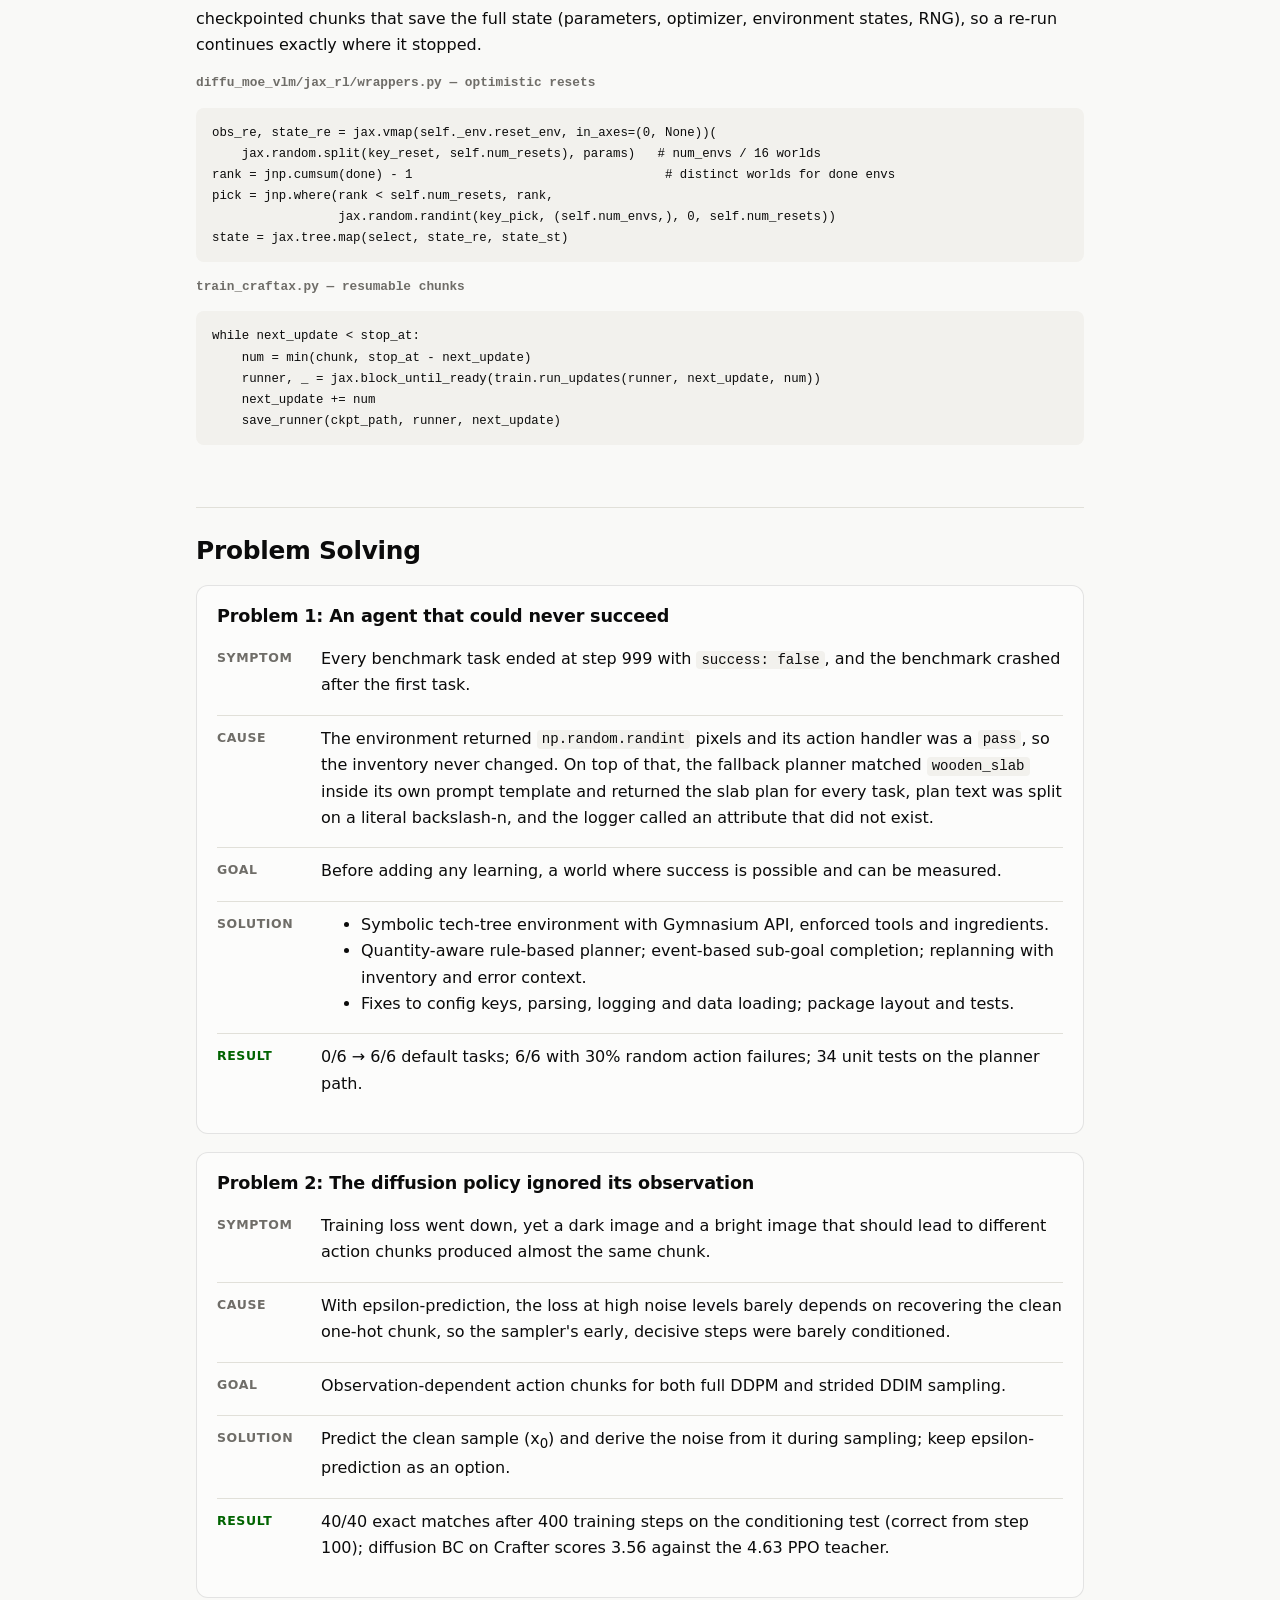
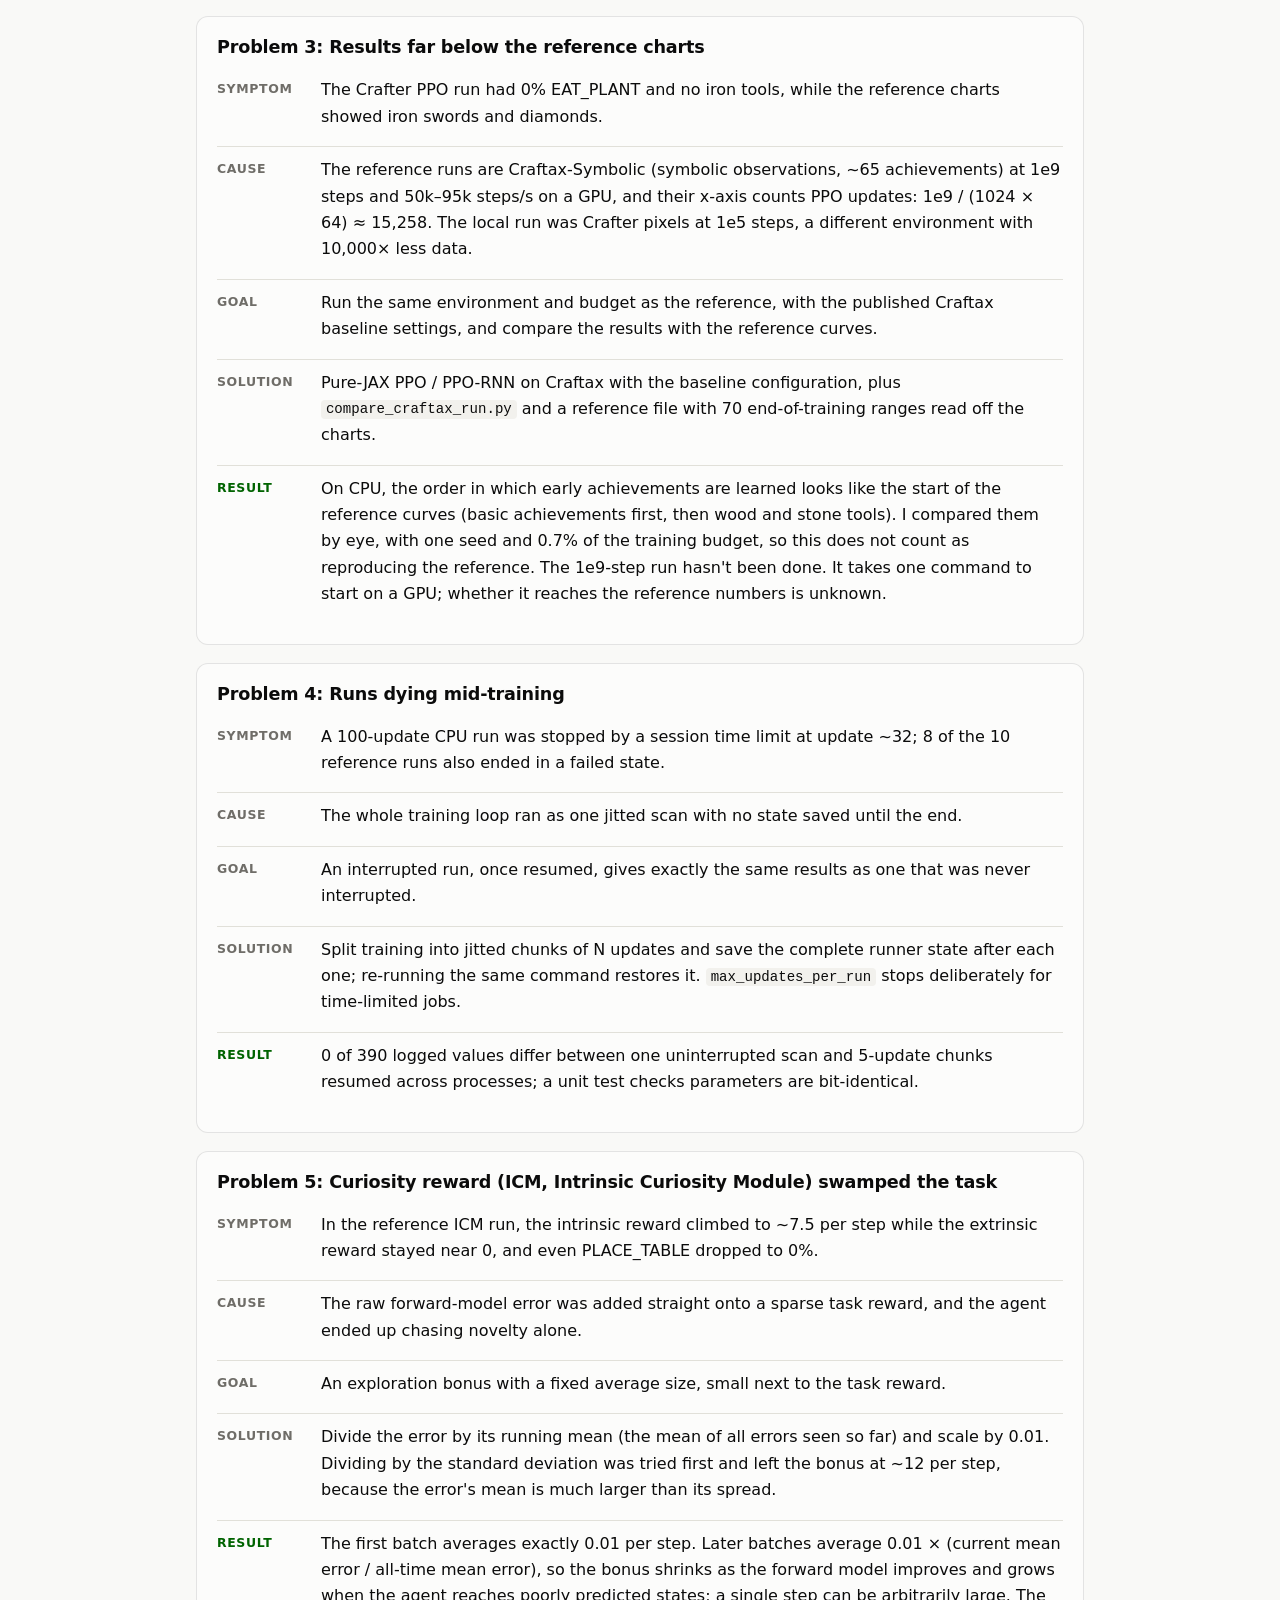
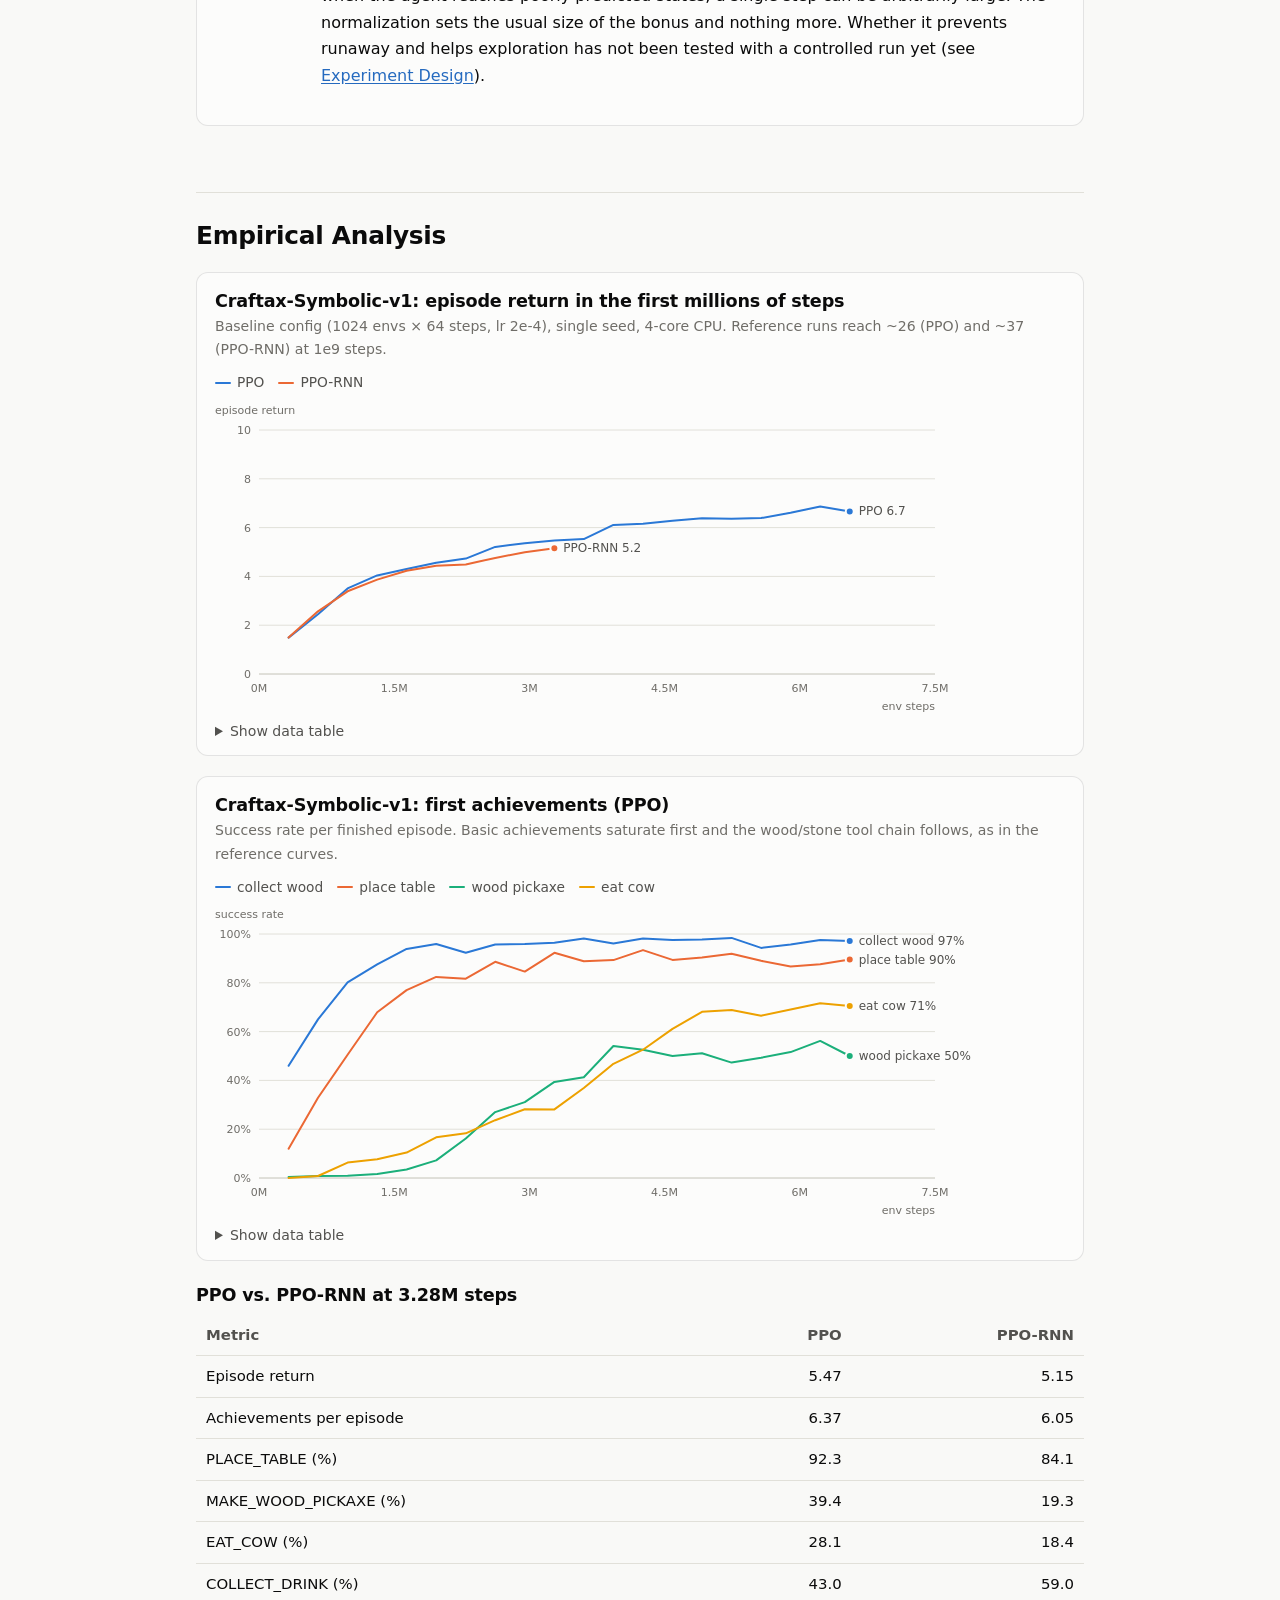
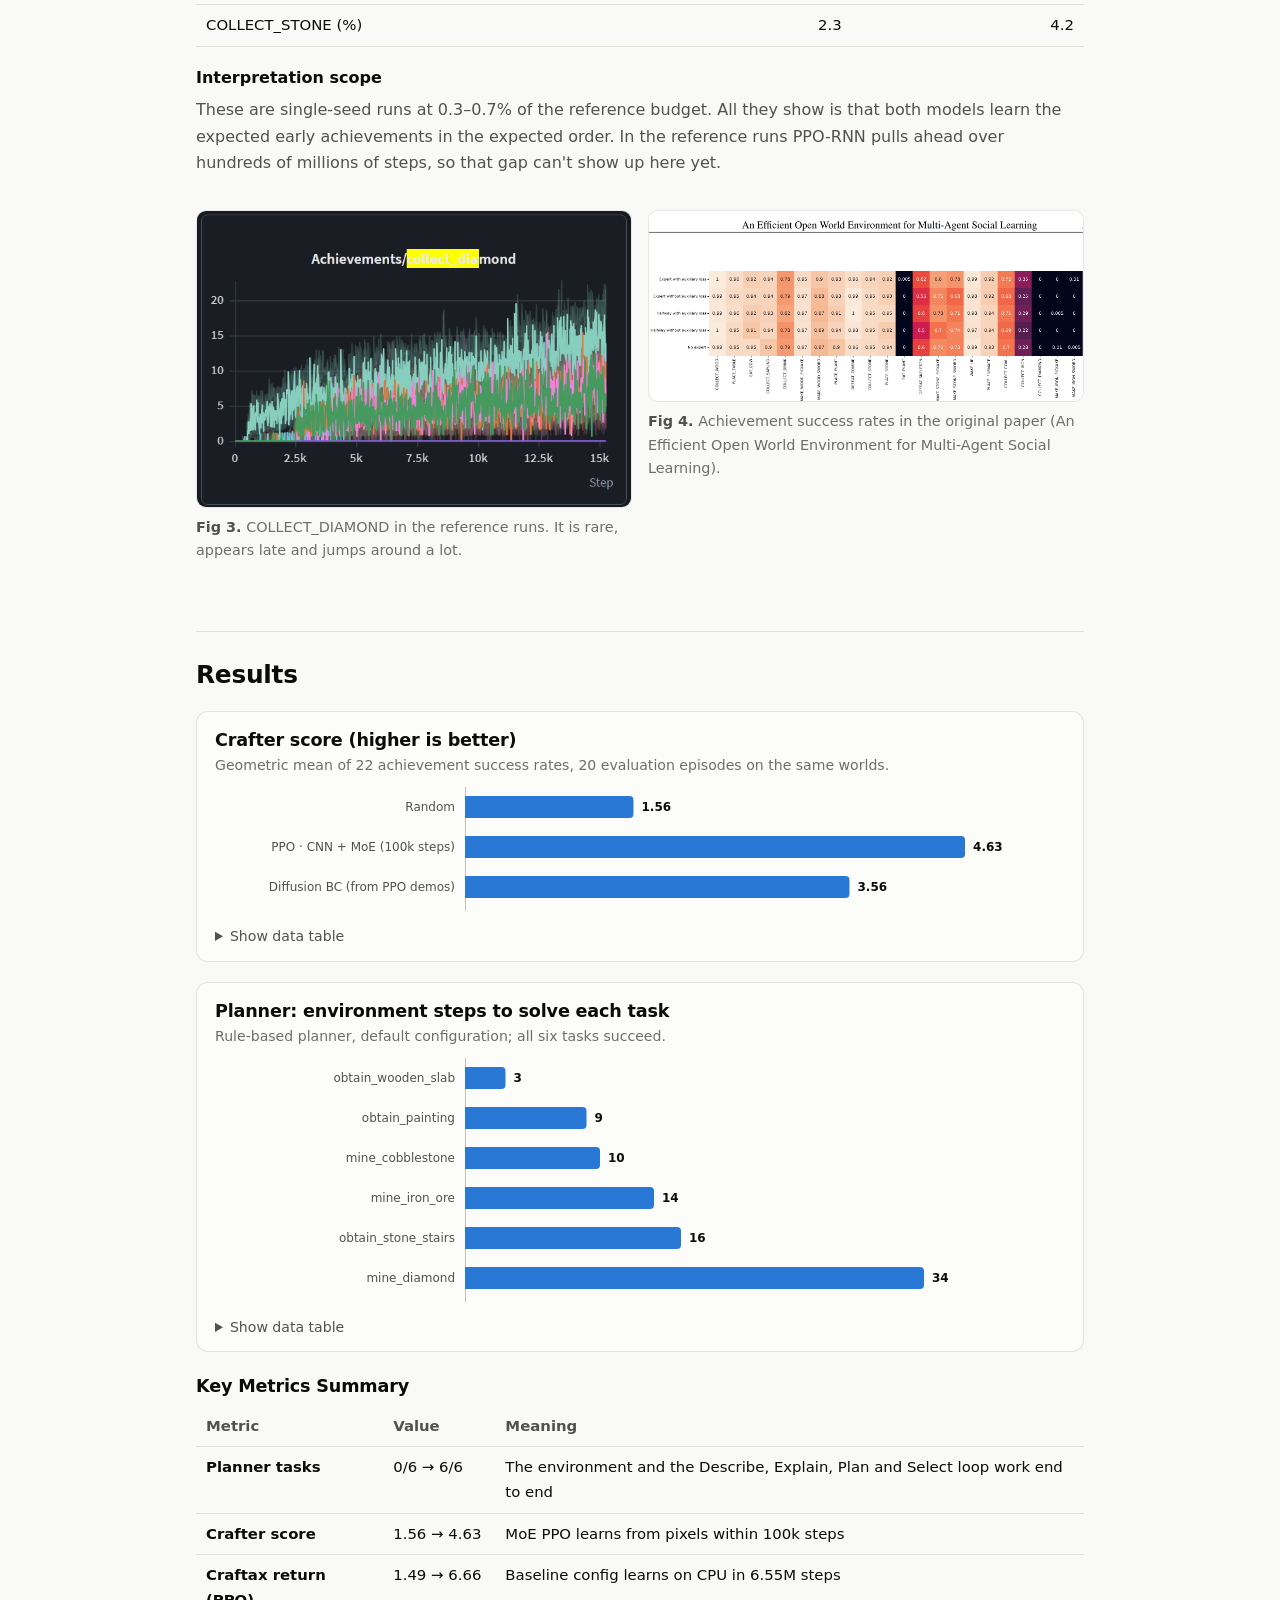
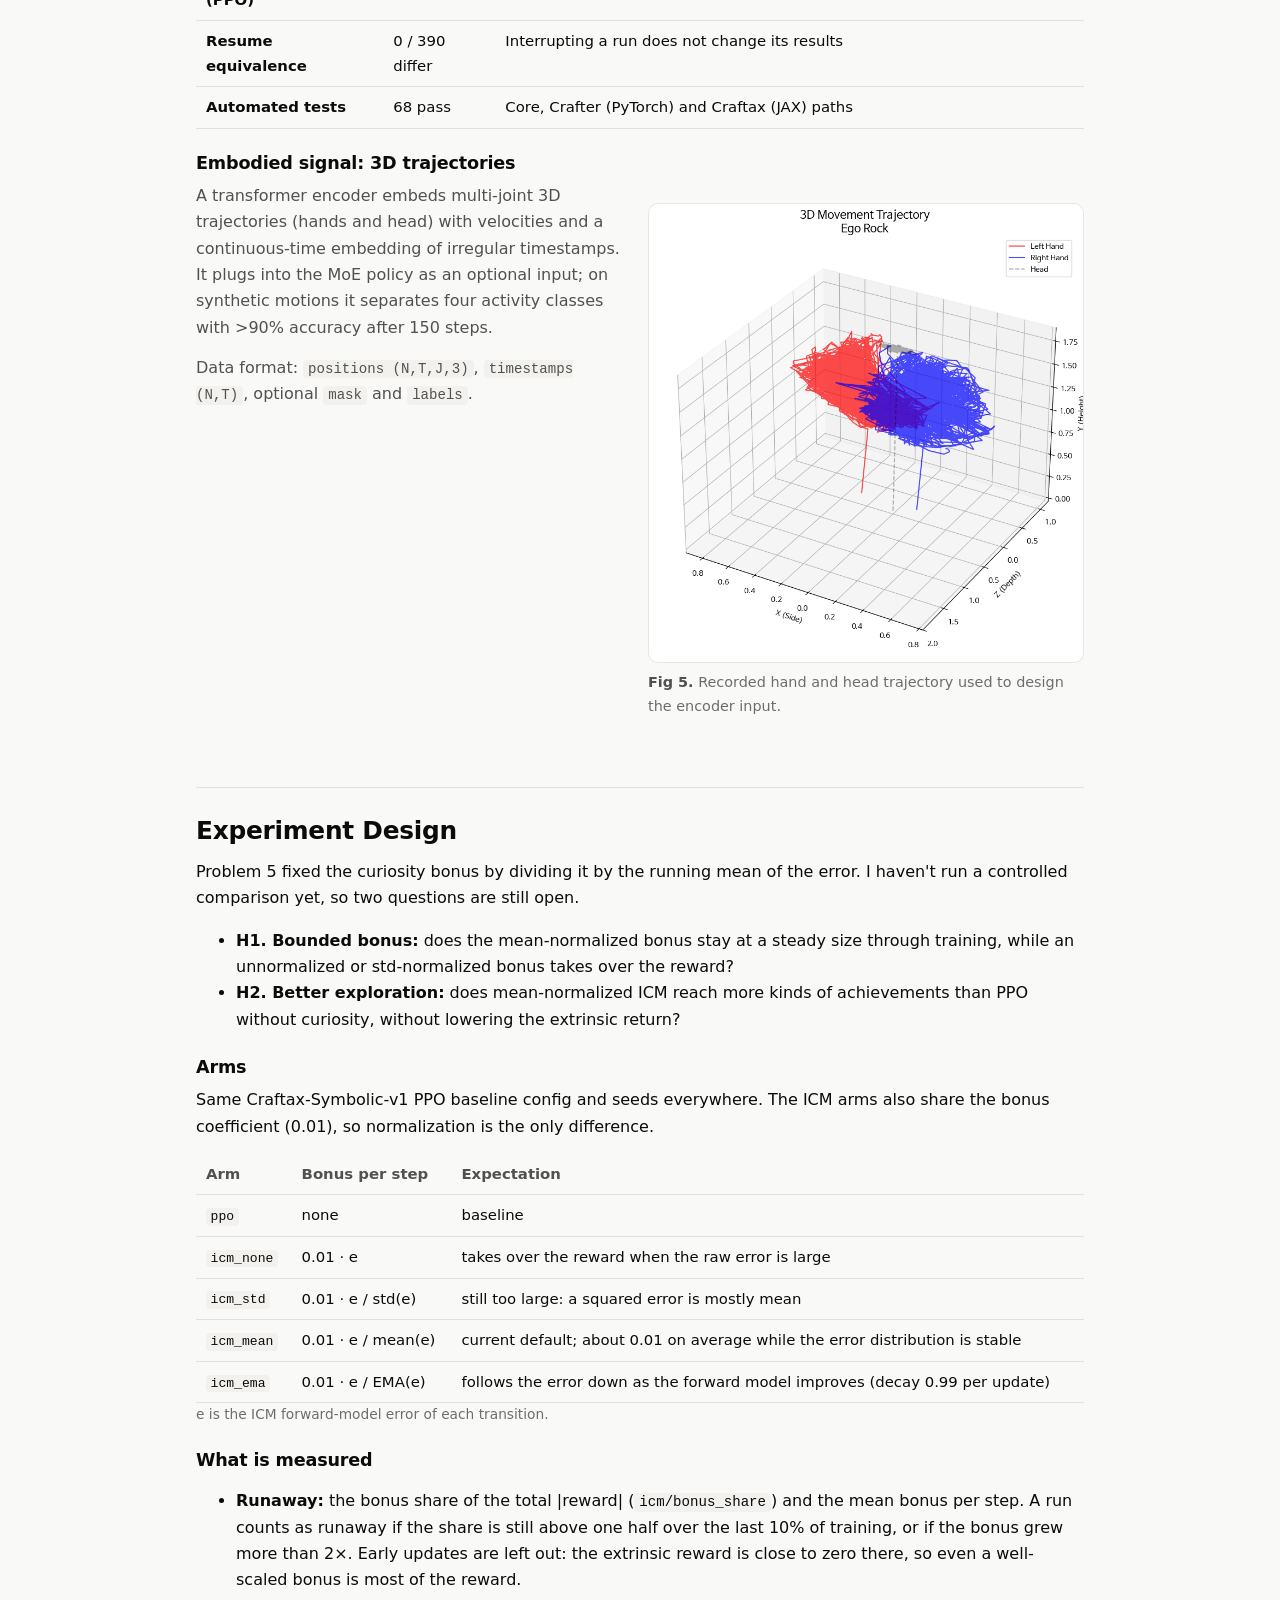
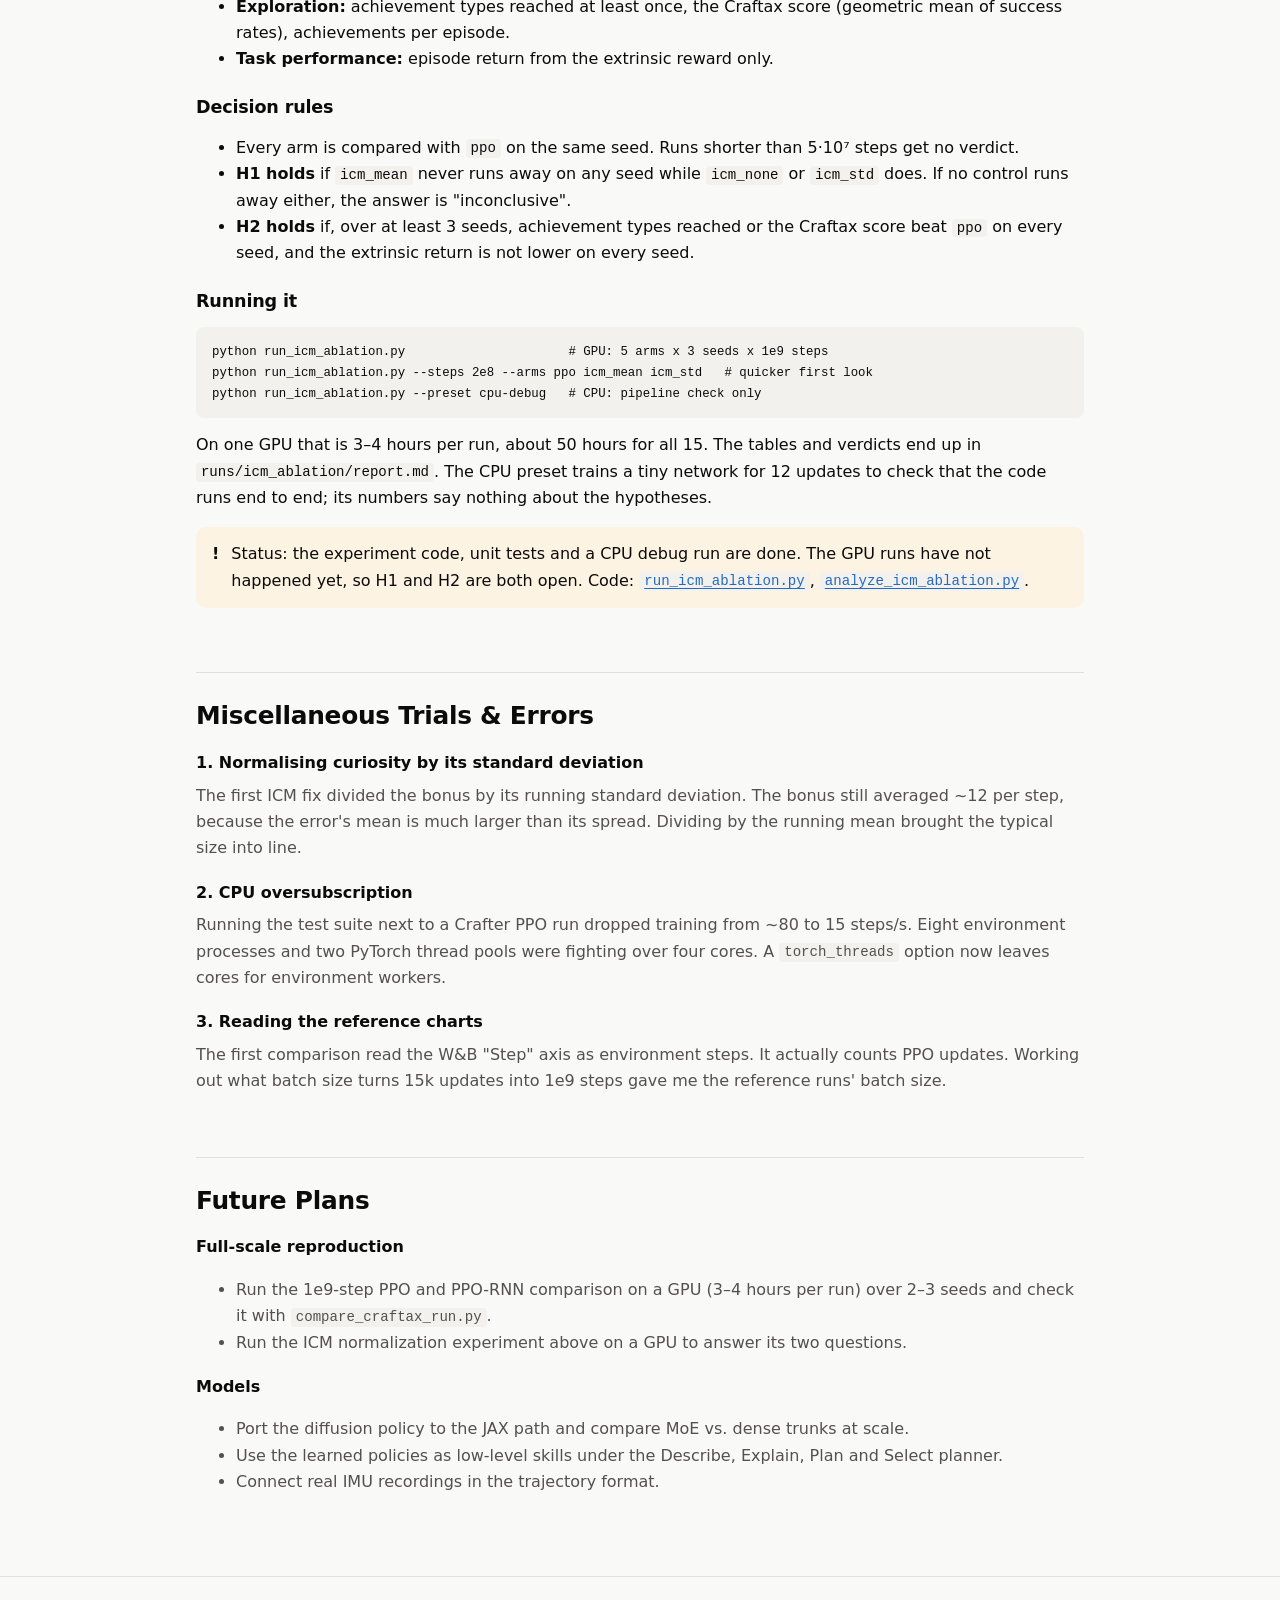
==== commit 9b23be06: "Spell out abbreviations on the site and smooth remaining AI-style phrasing - Abbreviation tables (na" ====
--- a/docs/index.html
+++ b/docs/index.html
@@ -49,6 +49,10 @@
     <p>The starting point was a repository that described a diffusion, mixture-of-experts, vision-language agent for Minecraft-like worlds. Its environment returned random pixels and ignored every action. I rebuilt it as three pipelines, each with tests: an <b>LLM planner in the Describe, Explain, Plan and Select style</b> on a symbolic tech tree, <b>MoE and diffusion policies</b> on Crafter pixels in PyTorch, and a <b>pure-JAX Craftax trainer</b> built to reproduce 1B-step reference runs.</p>
     <p>What this page claims is modest. On a 4-core CPU all three pipelines learn, give the same result for the same seed, and pick up bit-for-bit after an interruption. Whether the reference end-of-training numbers are matched is untested: it needs a 1e9-step GPU run (one command here), and the reference runs' own hyper-parameters are unknown.</p>
     <p>The audit, environments, agents, training infrastructure, 68 automated tests and this page all live in one repository.</p>
+
+    <details class="toggle" id="abbreviations"><summary>Abbreviations on this page (21)</summary>
+    <div class="table-wrap"><table class="glossary"><thead><tr><th>Abbr.</th><th>Stands for</th><th>Meaning</th></tr></thead><tbody><tr><td>LLM</td><td>Large Language Model</td><td>Large text-generating model; here it writes plans.</td></tr><tr><td>VLM</td><td>Vision-Language Model</td><td>Model that takes both images and text; part of the project&#x27;s name and original goal.</td></tr><tr><td>PPO</td><td>Proximal Policy Optimization</td><td>RL algorithm that clips each update to keep the new policy close to the old one.</td></tr><tr><td>PPO-RNN</td><td>PPO with a Recurrent Neural Network</td><td>PPO whose policy has GRU memory.</td></tr><tr><td>GAE</td><td>Generalized Advantage Estimation</td><td>Estimates the advantage by mixing TD errors over several steps.</td></tr><tr><td>MoE</td><td>Mixture of Experts</td><td>Several expert networks; a gate picks a few per input and mixes their outputs.</td></tr><tr><td>ICM</td><td>Intrinsic Curiosity Module</td><td>Predicts the next state and pays a curiosity bonus for how wrong the prediction was.</td></tr><tr><td>DDPM</td><td>Denoising Diffusion Probabilistic Model</td><td>Diffusion model that generates samples by removing noise step by step.</td></tr><tr><td>DDIM</td><td>Denoising Diffusion Implicit Model</td><td>Way to sample a DDPM in far fewer steps.</td></tr><tr><td>BC</td><td>Behavior Cloning</td><td>Imitation learning that copies the actions in demonstration data.</td></tr><tr><td>EMA</td><td>Exponential Moving Average</td><td>Moving average that weights recent values more.</td></tr><tr><td>CNN</td><td>Convolutional Neural Network</td><td>Network that reads images with convolutions.</td></tr><tr><td>ViT</td><td>Vision Transformer</td><td>Transformer that reads an image as a sequence of patches.</td></tr><tr><td>CLIP</td><td>Contrastive Language-Image Pre-training</td><td>Image and text encoders pre-trained to agree on matching pairs.</td></tr><tr><td>SigLIP</td><td>Sigmoid Loss for Language-Image Pre-training</td><td>CLIP variant trained with a sigmoid loss.</td></tr><tr><td>MLP</td><td>Multi-Layer Perceptron</td><td>Stack of fully connected layers.</td></tr><tr><td>GRU</td><td>Gated Recurrent Unit</td><td>Recurrent cell that uses gates to decide what to remember.</td></tr><tr><td>FiLM</td><td>Feature-wise Linear Modulation</td><td>Conditioning that sets a scale and shift per feature from the condition vector.</td></tr><tr><td>jit</td><td>just-in-time compilation</td><td>Compile a function on its first call, then run the compiled code.</td></tr><tr><td>IMU</td><td>Inertial Measurement Unit</td><td>Sensor that measures acceleration and rotation rate.</td></tr><tr><td>W&amp;B</td><td>Weights &amp; Biases</td><td>Service for logging and plotting training metrics.</td></tr></tbody></table></div>
+    </details>
   </section>
 
   <section id="key-results">
@@ -336,7 +340,7 @@
       <div class="step"><div class="lbl">Cause</div><div><p>The reference runs are Craftax-Symbolic (symbolic observations, ~65 achievements) at 1e9 steps and 50k–95k steps/s on a GPU, and their x-axis counts PPO updates: 1e9 / (1024 × 64) ≈ 15,258. The local run was Crafter pixels at 1e5 steps, a different environment with 10,000× less data.</p></div></div>
       <div class="step"><div class="lbl">Goal</div><div><p>Run the same environment and budget as the reference, with the published Craftax baseline settings, and compare the results with the reference curves.</p></div></div>
       <div class="step"><div class="lbl">Solution</div><div><p>Pure-JAX PPO / PPO-RNN on Craftax with the baseline configuration, plus <code>compare_craftax_run.py</code> and a reference file with 70 end-of-training ranges read off the charts.</p></div></div>
-      <div class="step result"><div class="lbl">Result</div><div><p>On CPU, the order in which early achievements are learned looks like the start of the reference curves (basic achievements first, then wood and stone tools). That is a visual comparison of one seed at 0.7% of the budget, not a reproduction. The 1e9-step run has not been done; it can be started with one GPU command, but whether it reaches the reference numbers is open.</p></div></div>
+      <div class="step result"><div class="lbl">Result</div><div><p>On CPU, the order in which early achievements are learned looks like the start of the reference curves (basic achievements first, then wood and stone tools). I compared them by eye, with one seed and 0.7% of the training budget, so this does not count as reproducing the reference. The 1e9-step run hasn't been done. It takes one command to start on a GPU; whether it reaches the reference numbers is unknown.</p></div></div>
     </div>
 
     <div class="problem">
@@ -349,12 +353,12 @@
     </div>
 
     <div class="problem">
-      <h3>Problem 5: Curiosity reward swamped the task</h3>
+      <h3>Problem 5: Curiosity reward (ICM, Intrinsic Curiosity Module) swamped the task</h3>
       <div class="step"><div class="lbl">Symptom</div><div><p>In the reference ICM run, the intrinsic reward climbed to ~7.5 per step while the extrinsic reward stayed near 0, and even PLACE_TABLE dropped to 0%.</p></div></div>
       <div class="step"><div class="lbl">Cause</div><div><p>The raw forward-model error was added straight onto a sparse task reward, and the agent ended up chasing novelty alone.</p></div></div>
       <div class="step"><div class="lbl">Goal</div><div><p>An exploration bonus with a fixed average size, small next to the task reward.</p></div></div>
       <div class="step"><div class="lbl">Solution</div><div><p>Divide the error by its running mean (the mean of all errors seen so far) and scale by 0.01. Dividing by the standard deviation was tried first and left the bonus at ~12 per step, because the error's mean is much larger than its spread.</p></div></div>
-      <div class="step result"><div class="lbl">Result</div><div><p>The first batch averages exactly 0.01 per step. Later batches average 0.01 × (current mean error / all-time mean error), so the bonus shrinks as the forward model improves and grows when the agent reaches poorly predicted states; single steps are not bounded. This fixes the typical scale, not a guarantee. Whether it prevents runaway and helps exploration has not been tested with a controlled run yet (see <a href="#experiment">Experiment Design</a>).</p></div></div>
+      <div class="step result"><div class="lbl">Result</div><div><p>The first batch averages exactly 0.01 per step. Later batches average 0.01 × (current mean error / all-time mean error), so the bonus shrinks as the forward model improves and grows when the agent reaches poorly predicted states; a single step can be arbitrarily large. The normalization sets the usual size of the bonus and nothing more. Whether it prevents runaway and helps exploration has not been tested with a controlled run yet (see <a href="#experiment">Experiment Design</a>).</p></div></div>
     </div>
   </section>
 
@@ -442,7 +446,7 @@
 
   <section id="experiment">
     <h2>Experiment Design</h2>
-    <p>Problem 5 fixed the curiosity bonus by dividing it by the running mean of the error. Nobody has yet checked, with a controlled run, whether that actually stops the bonus from running away or actually helps exploration. So there are two separate questions.</p>
+    <p>Problem 5 fixed the curiosity bonus by dividing it by the running mean of the error. I haven't run a controlled comparison yet, so two questions are still open.</p>
     <ul>
       <li><b>H1. Bounded bonus:</b> does the mean-normalized bonus stay at a steady size through training, while an unnormalized or std-normalized bonus takes over the reward?</li>
       <li><b>H2. Better exploration:</b> does mean-normalized ICM reach more kinds of achievements than PPO without curiosity, without lowering the extrinsic return?</li>
@@ -485,7 +489,7 @@
   <section id="trials">
     <h2>Miscellaneous Trials &amp; Errors</h2>
     <h4>1. Normalising curiosity by its standard deviation</h4>
-    <p class="ink-2">The first ICM fix divided the bonus by its running standard deviation. The bonus still averaged ~12 per step, because a squared prediction error is mostly mean, not variance. Dividing by the running mean fixed the scale.</p>
+    <p class="ink-2">The first ICM fix divided the bonus by its running standard deviation. The bonus still averaged ~12 per step, because the error's mean is much larger than its spread. Dividing by the running mean brought the typical size into line.</p>
     <h4>2. CPU oversubscription</h4>
     <p class="ink-2">Running the test suite next to a Crafter PPO run dropped training from ~80 to 15 steps/s. Eight environment processes and two PyTorch thread pools were fighting over four cores. A <code>torch_threads</code> option now leaves cores for environment workers.</p>
     <h4>3. Reading the reference charts</h4>
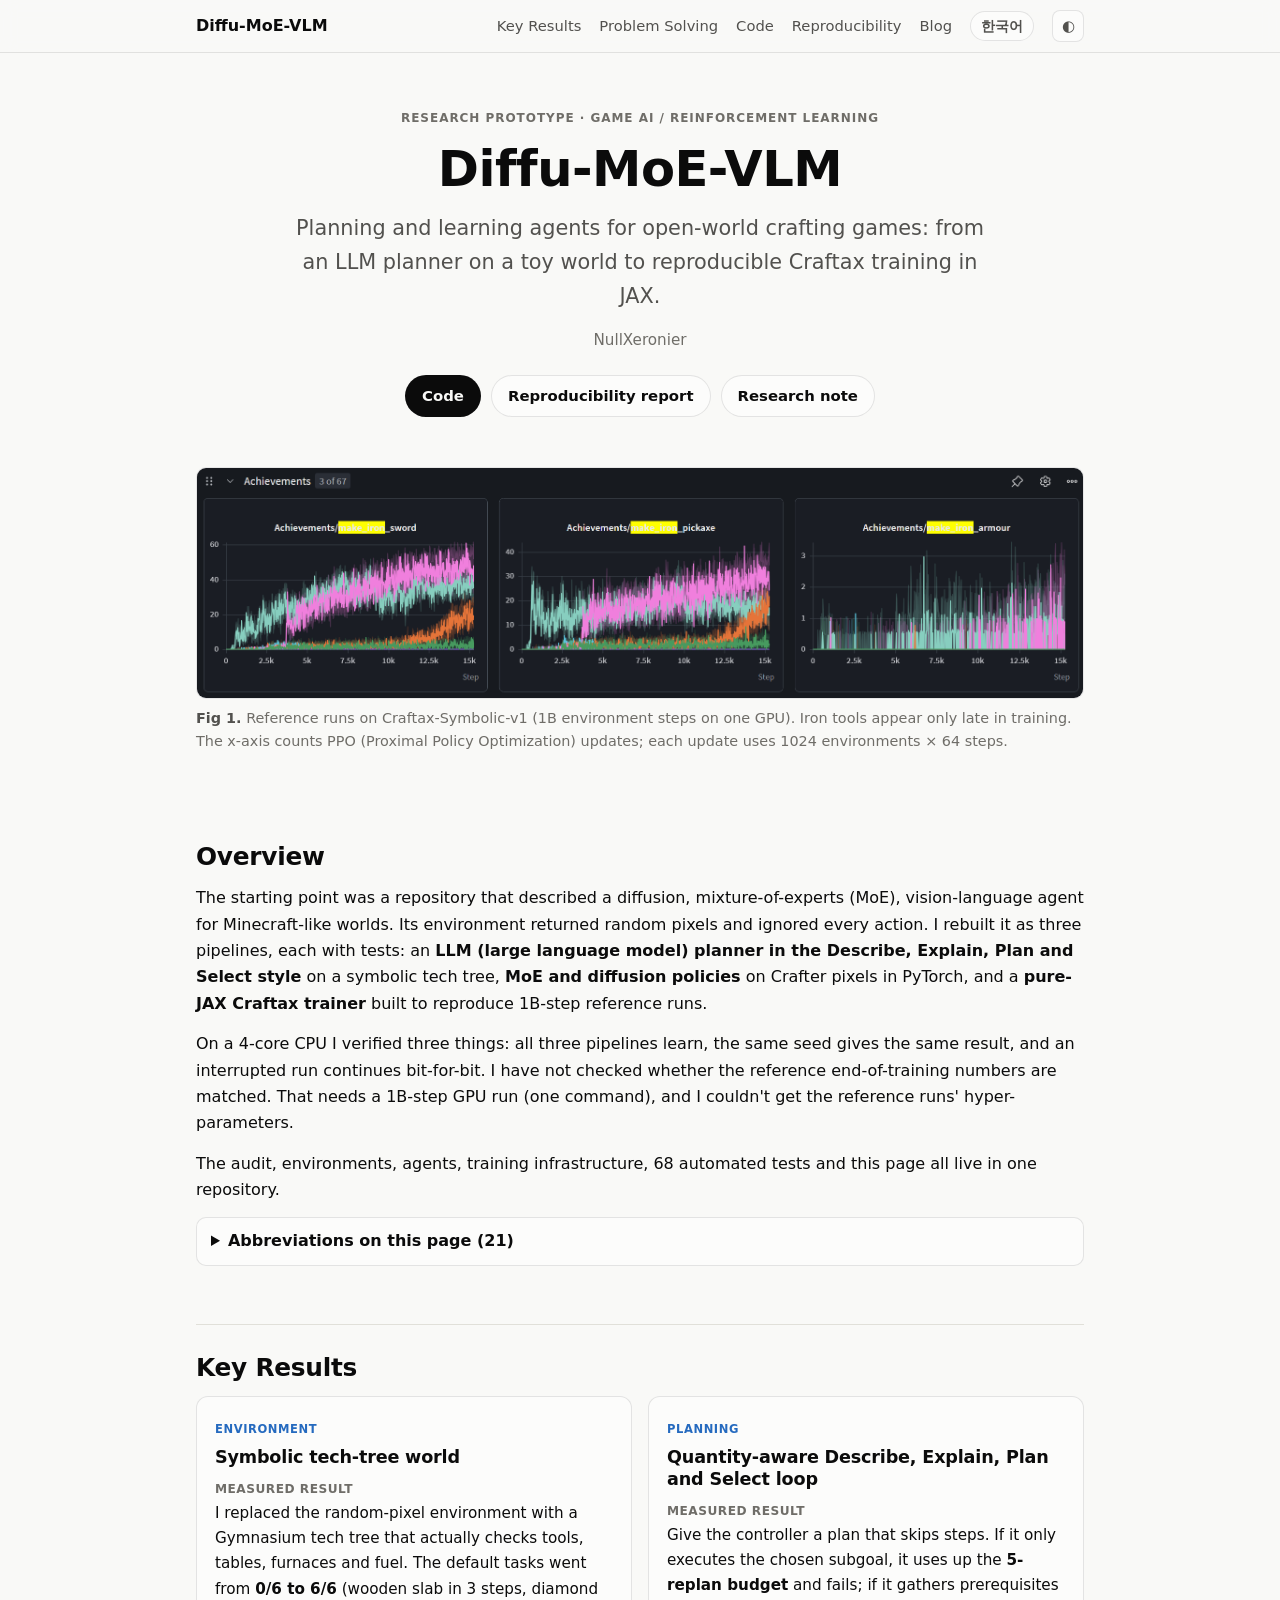
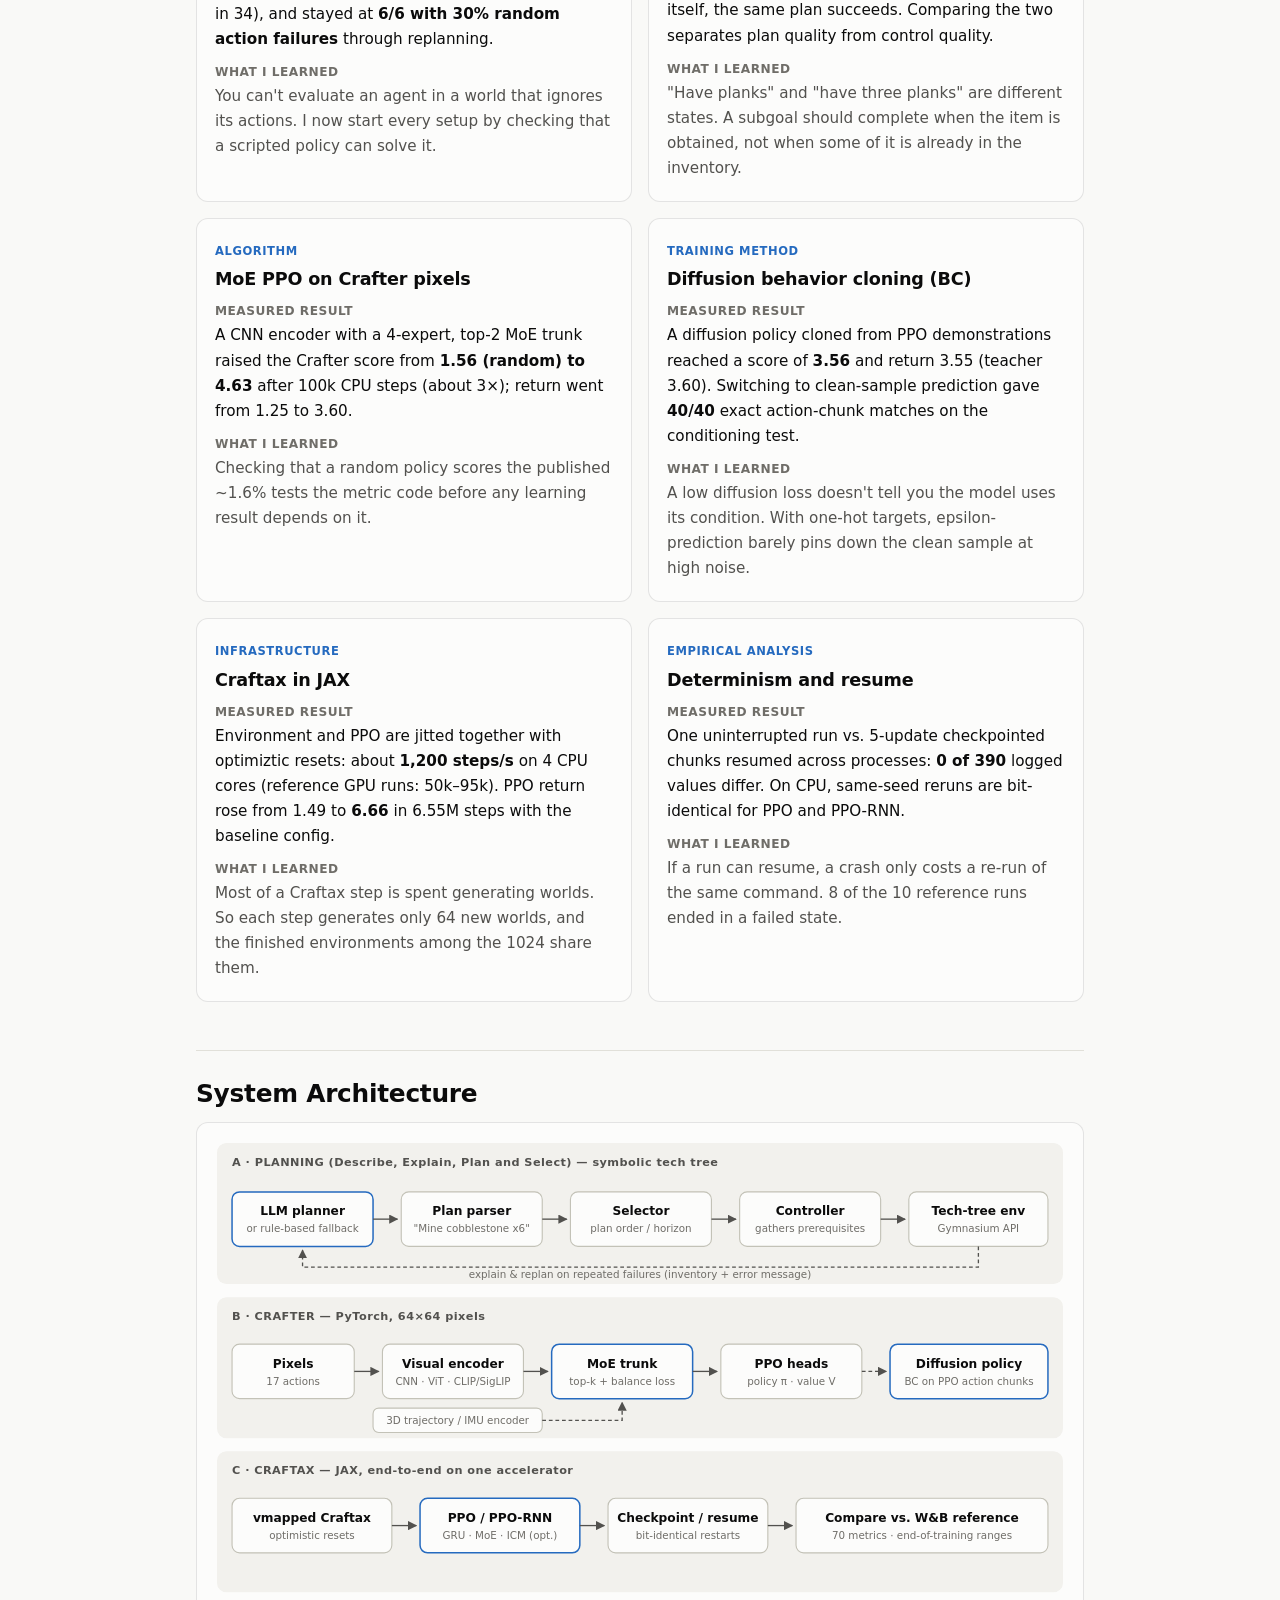
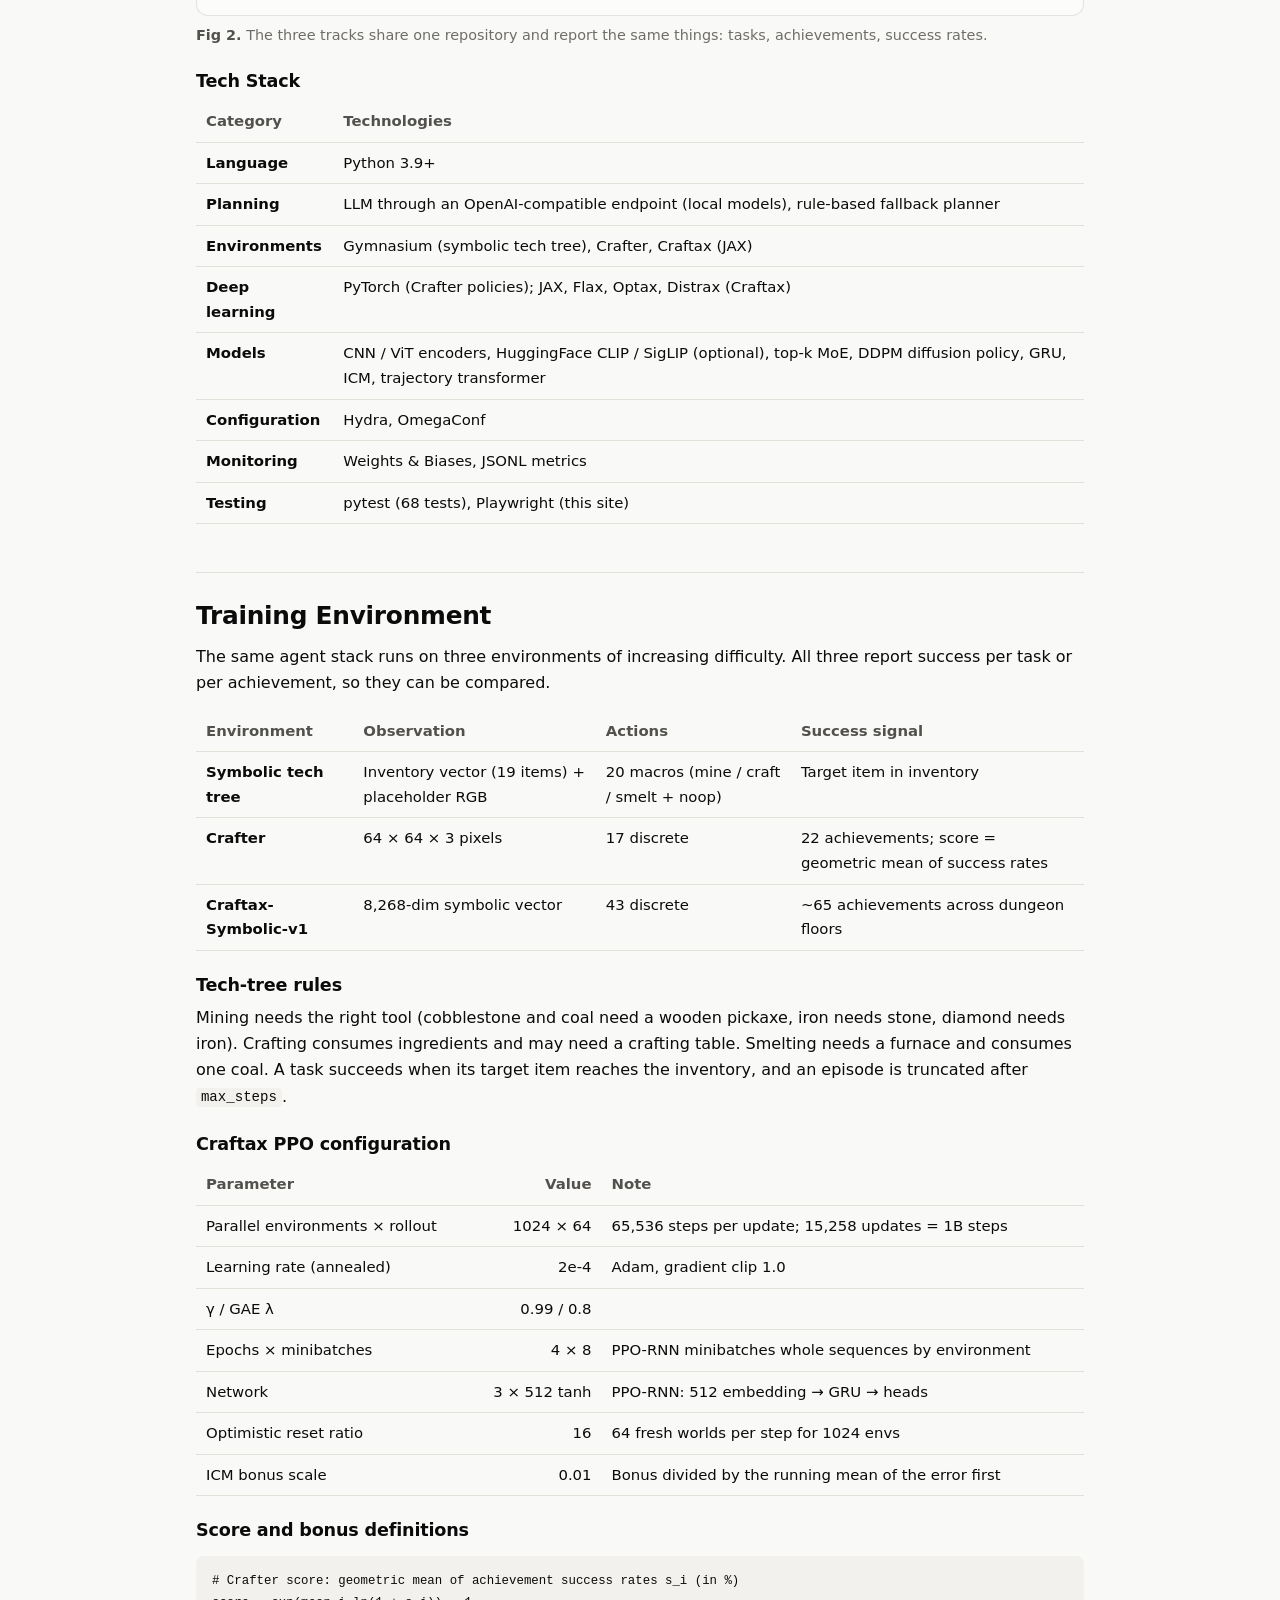
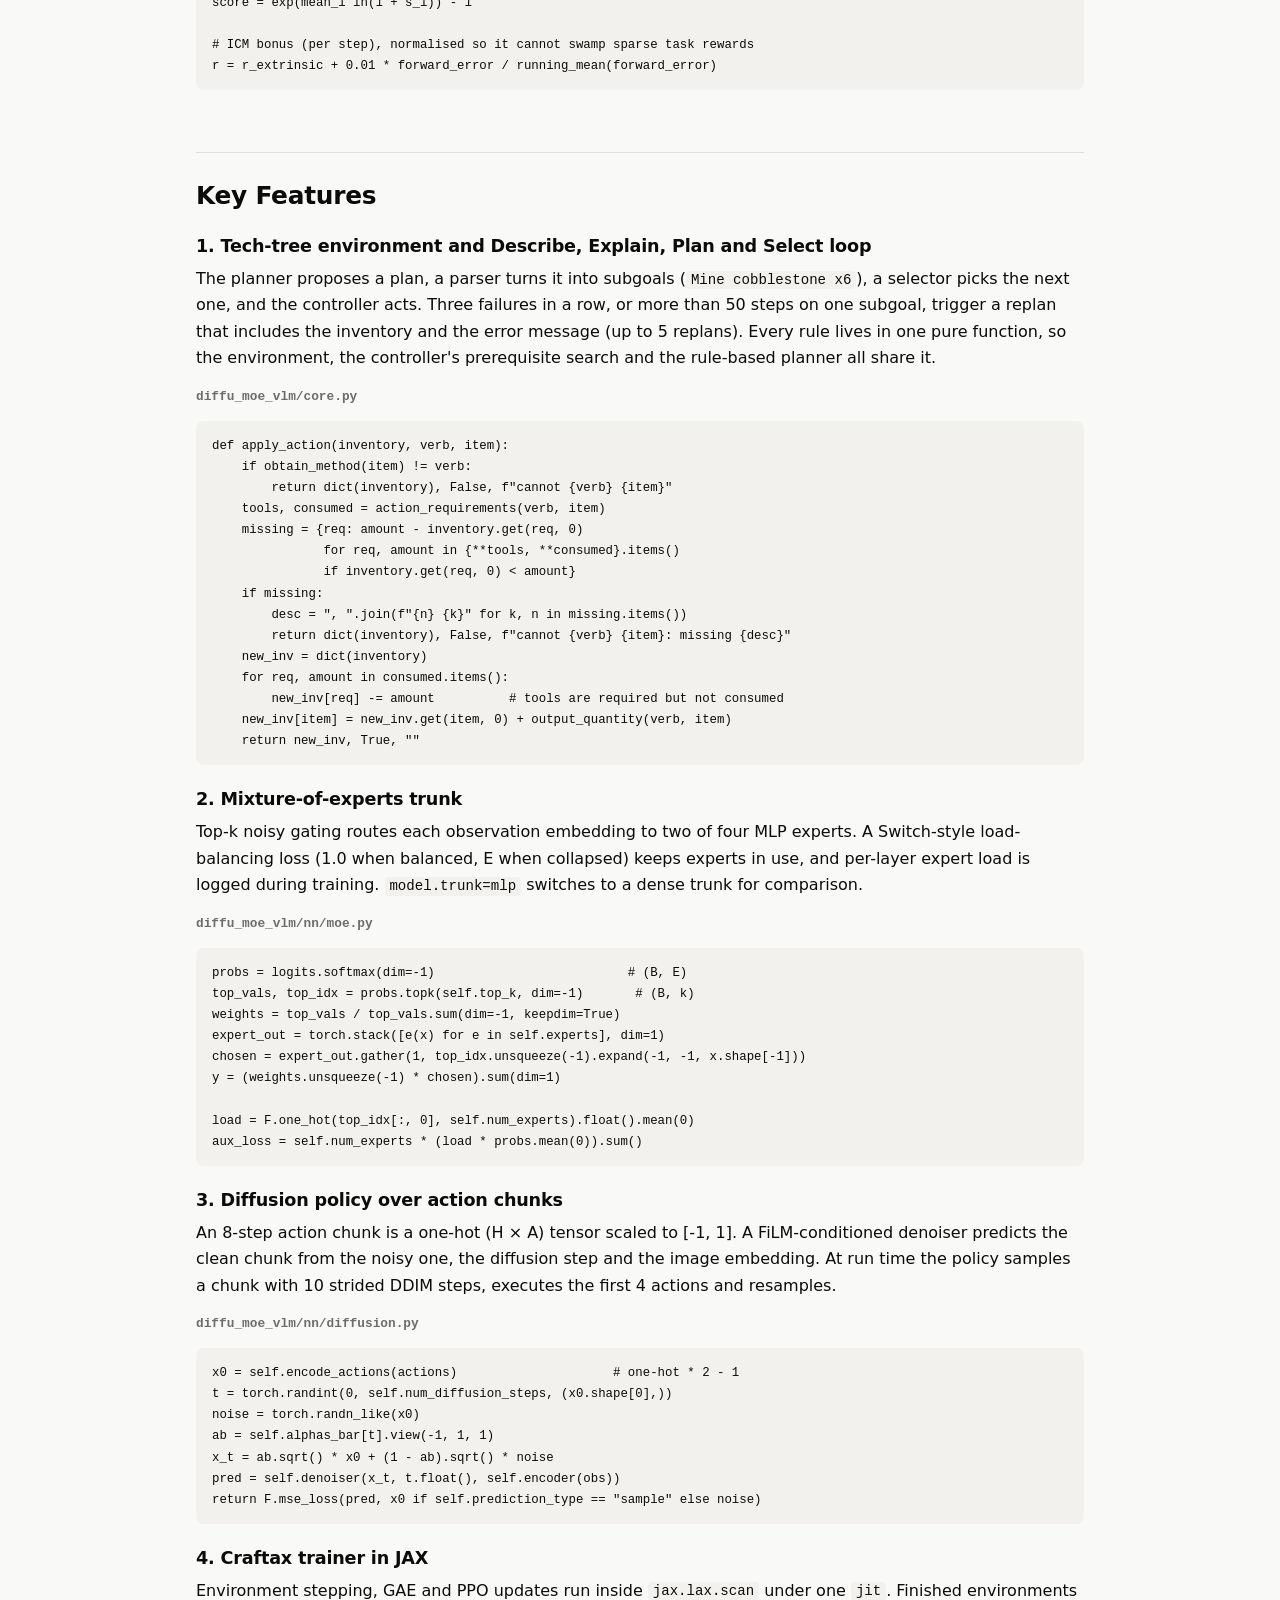
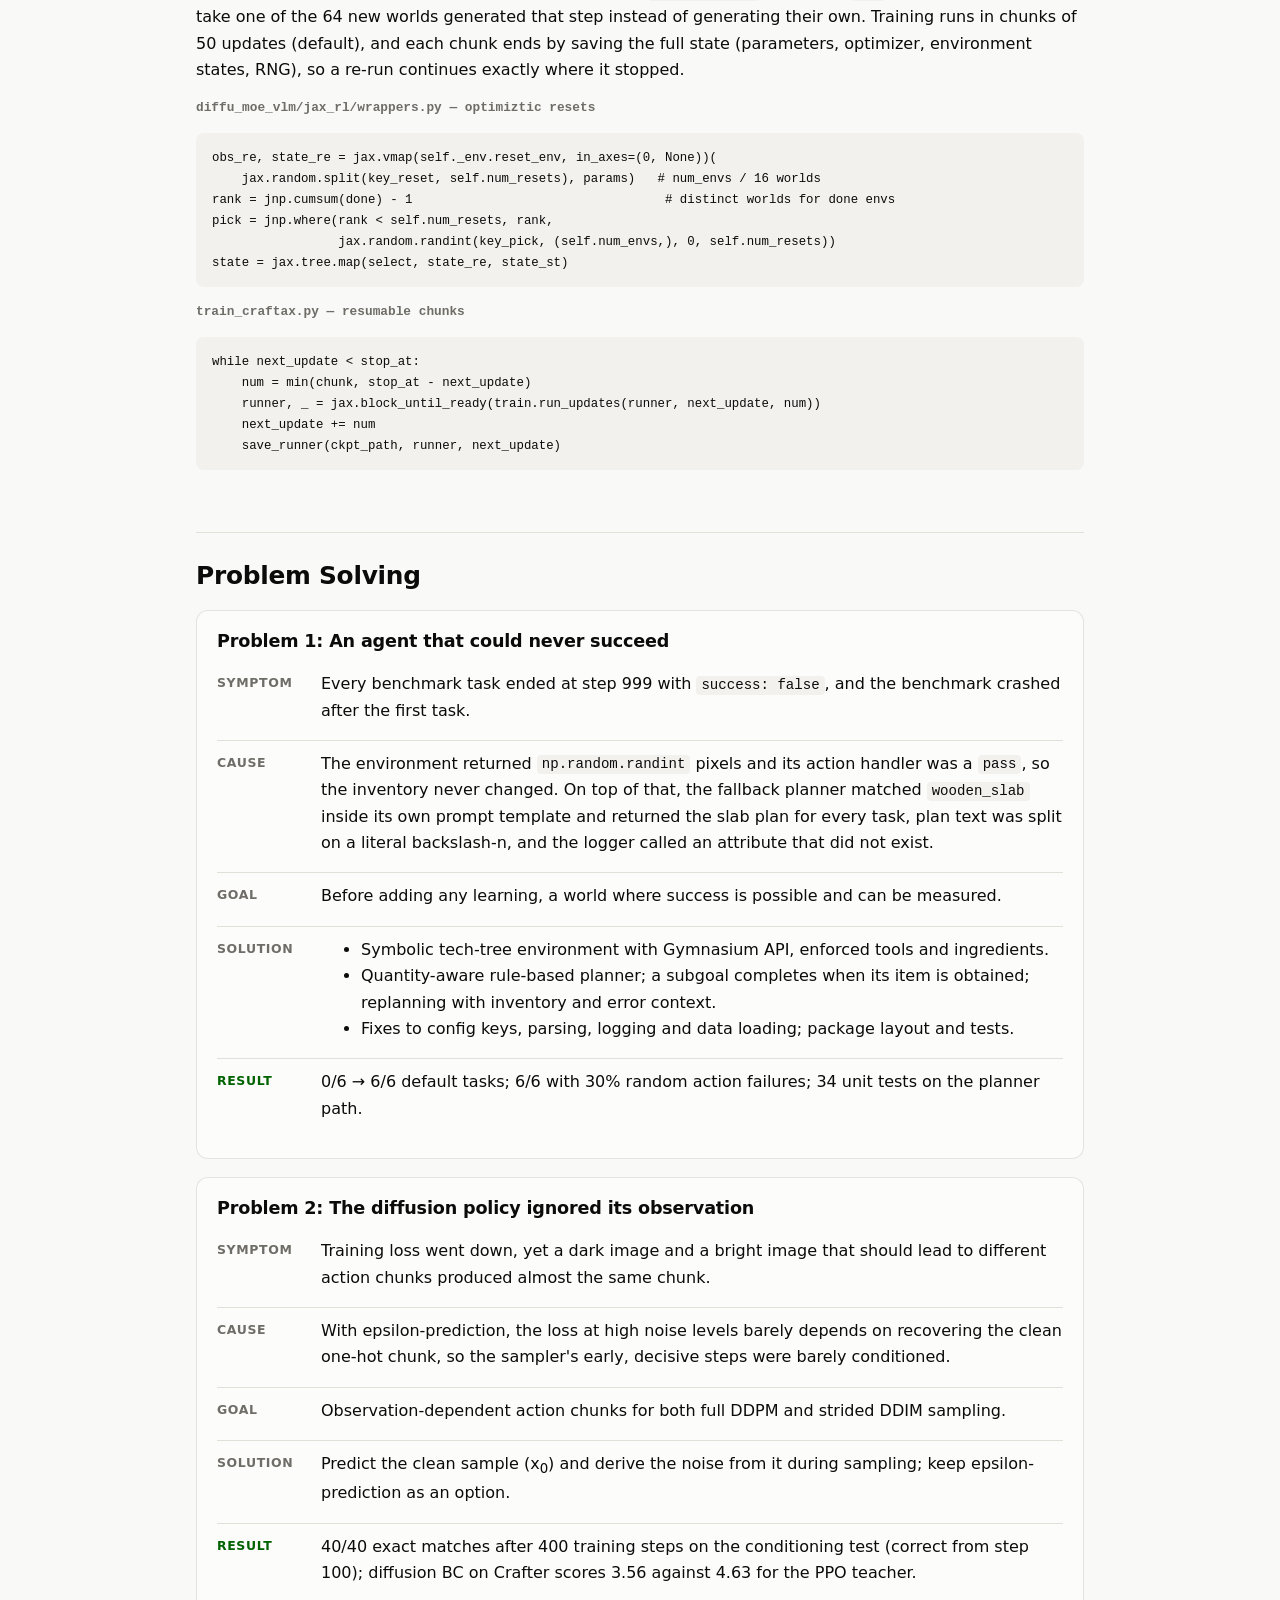
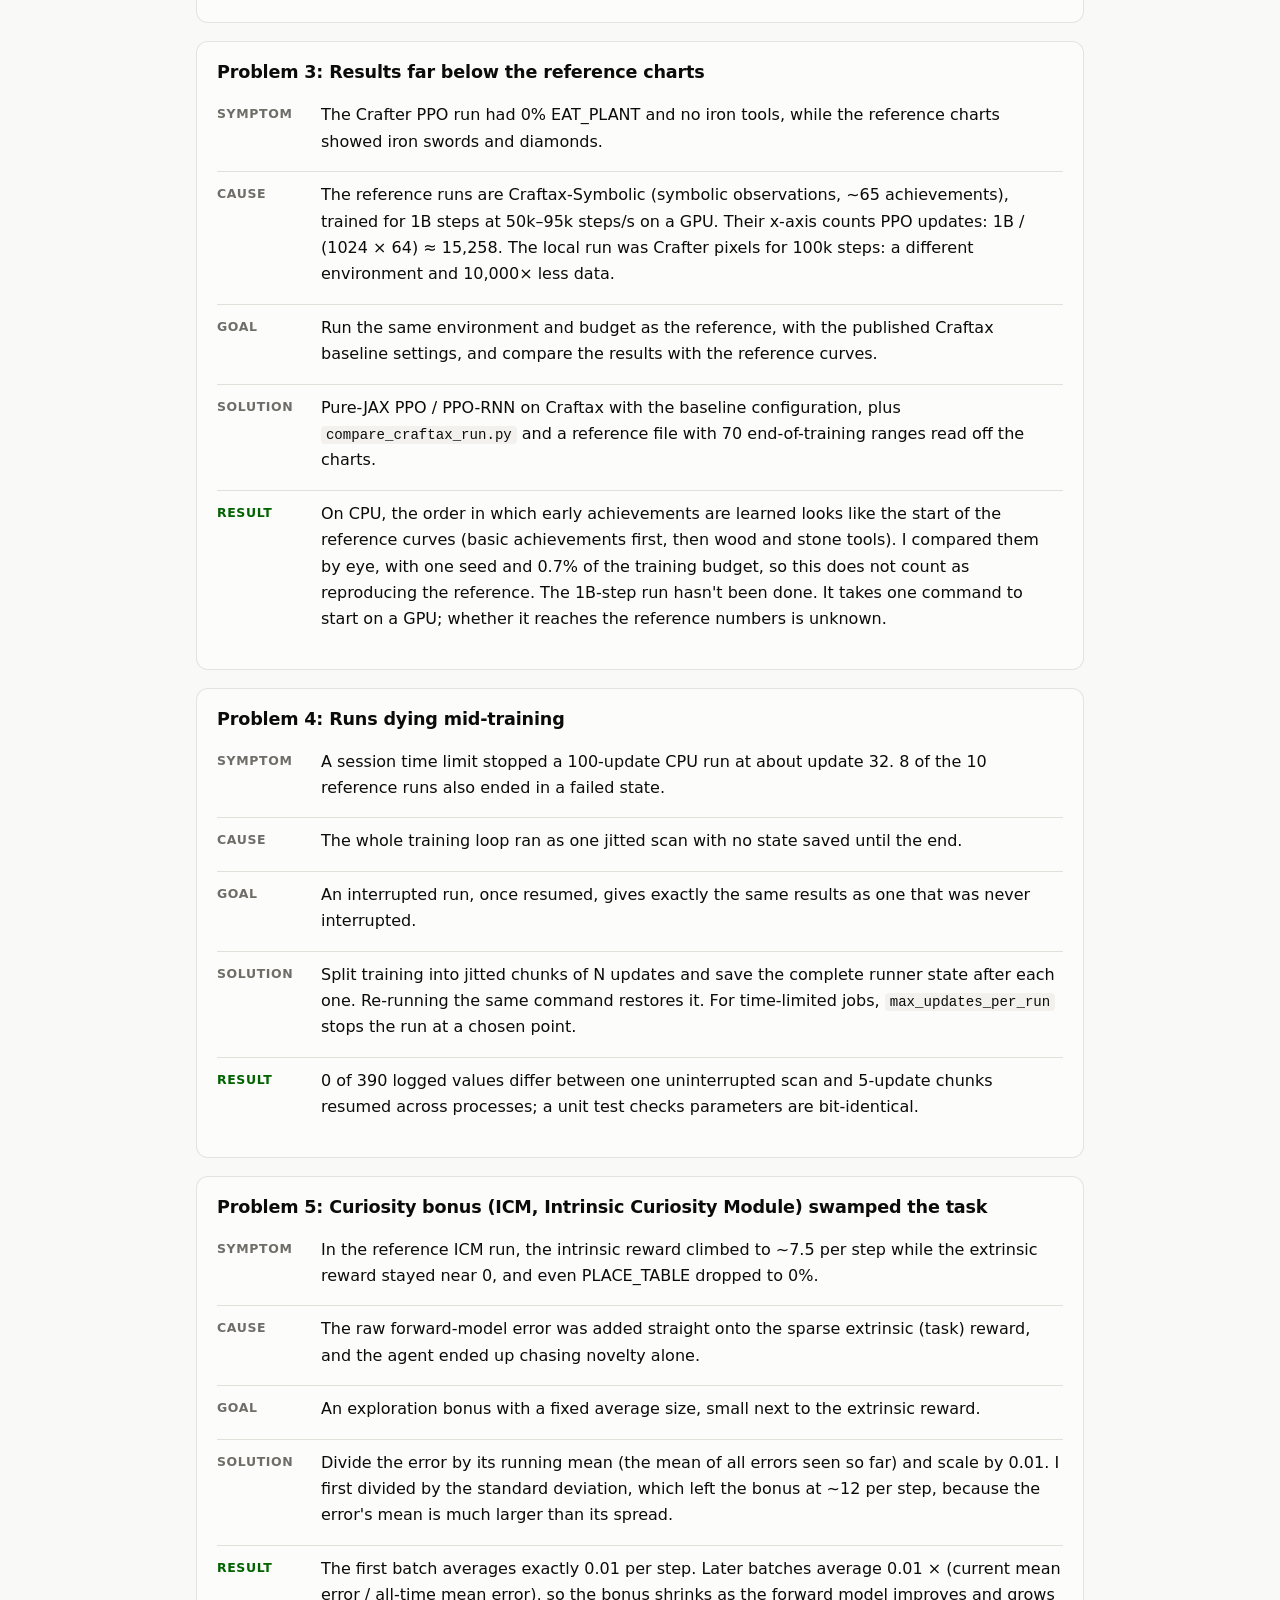
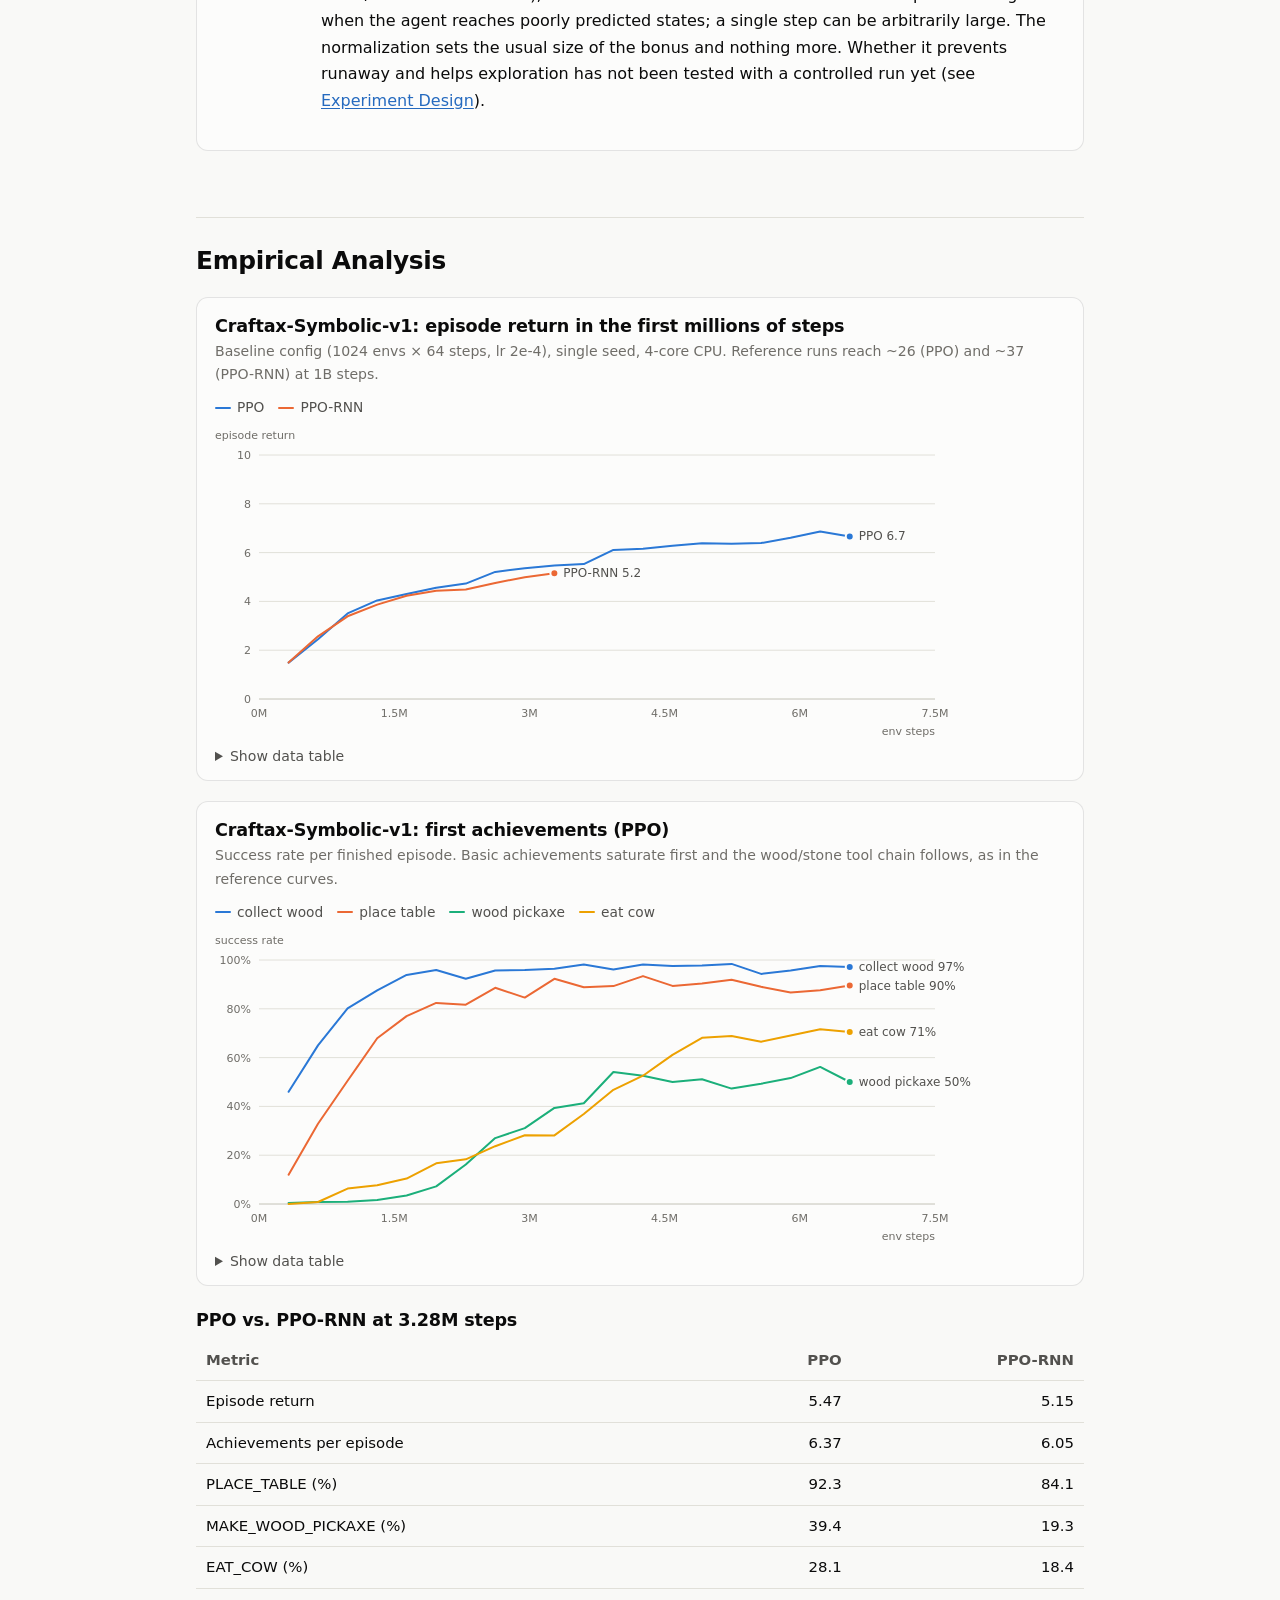
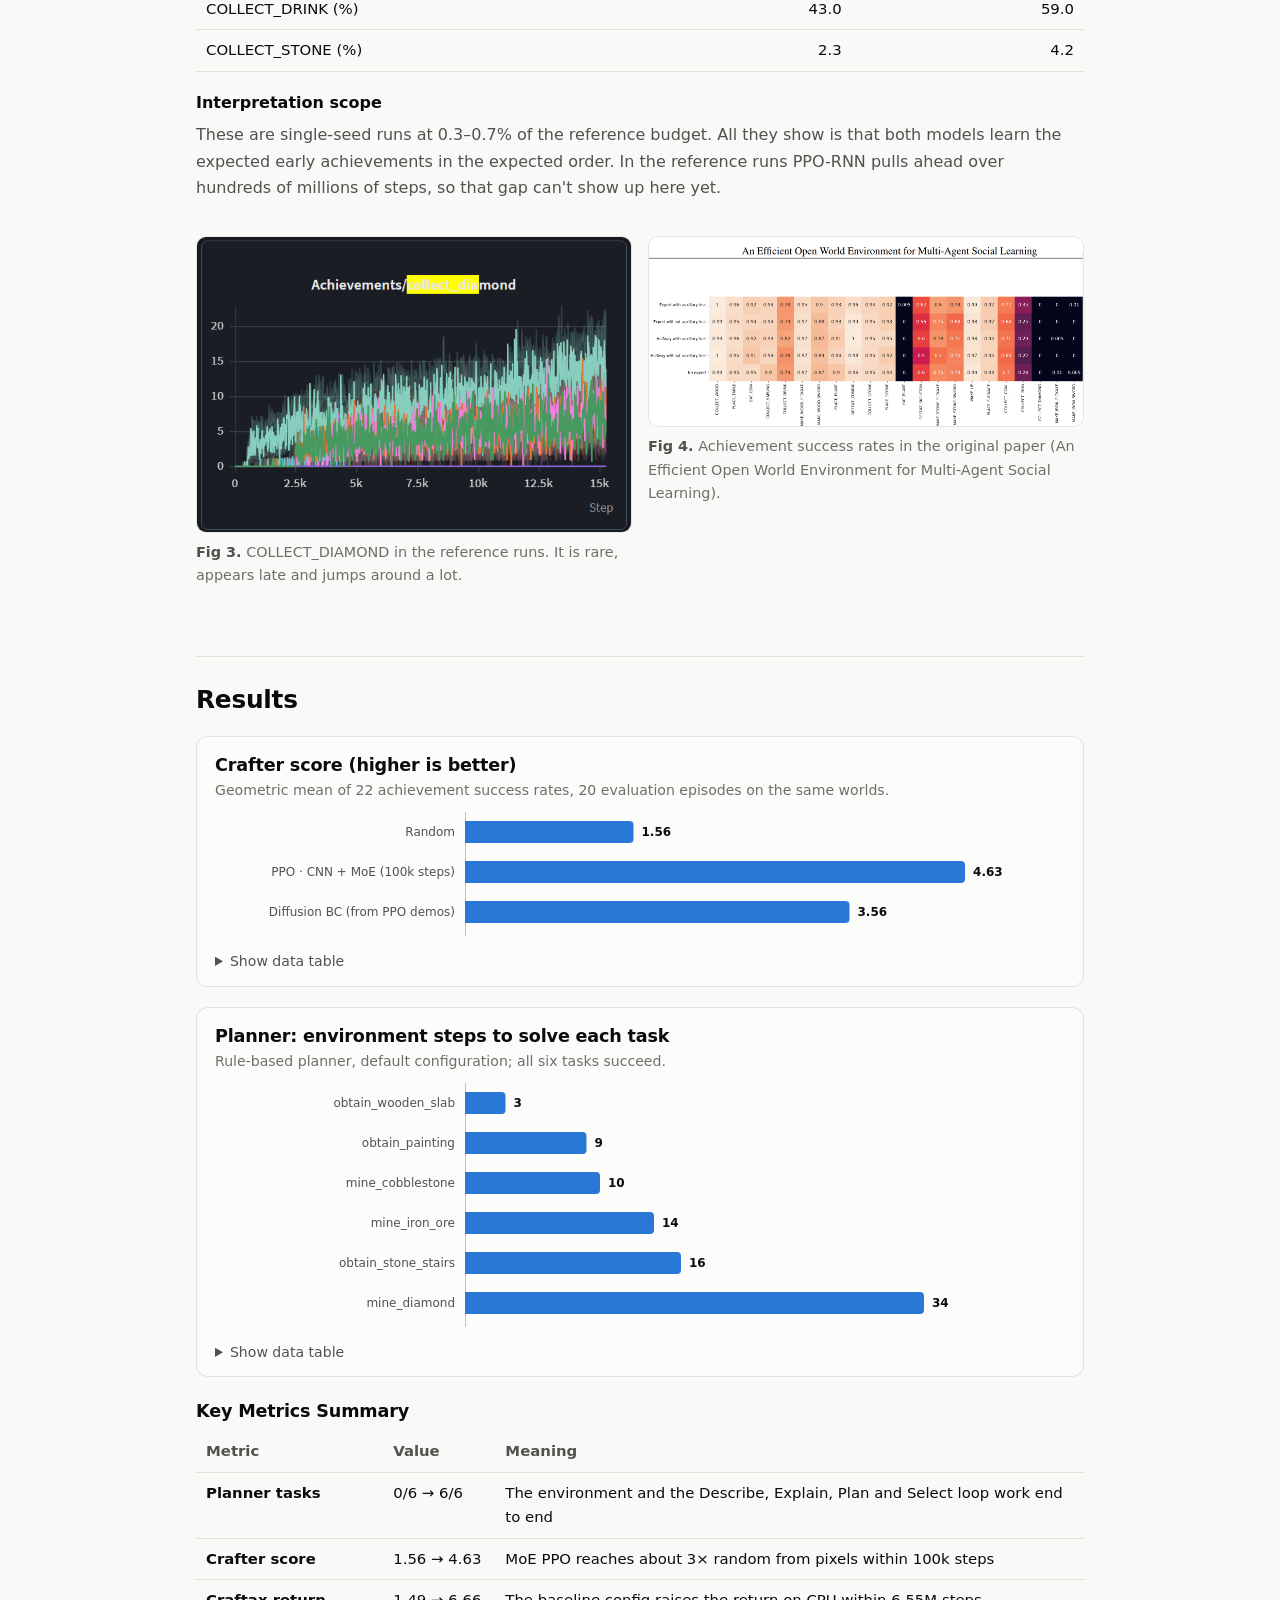
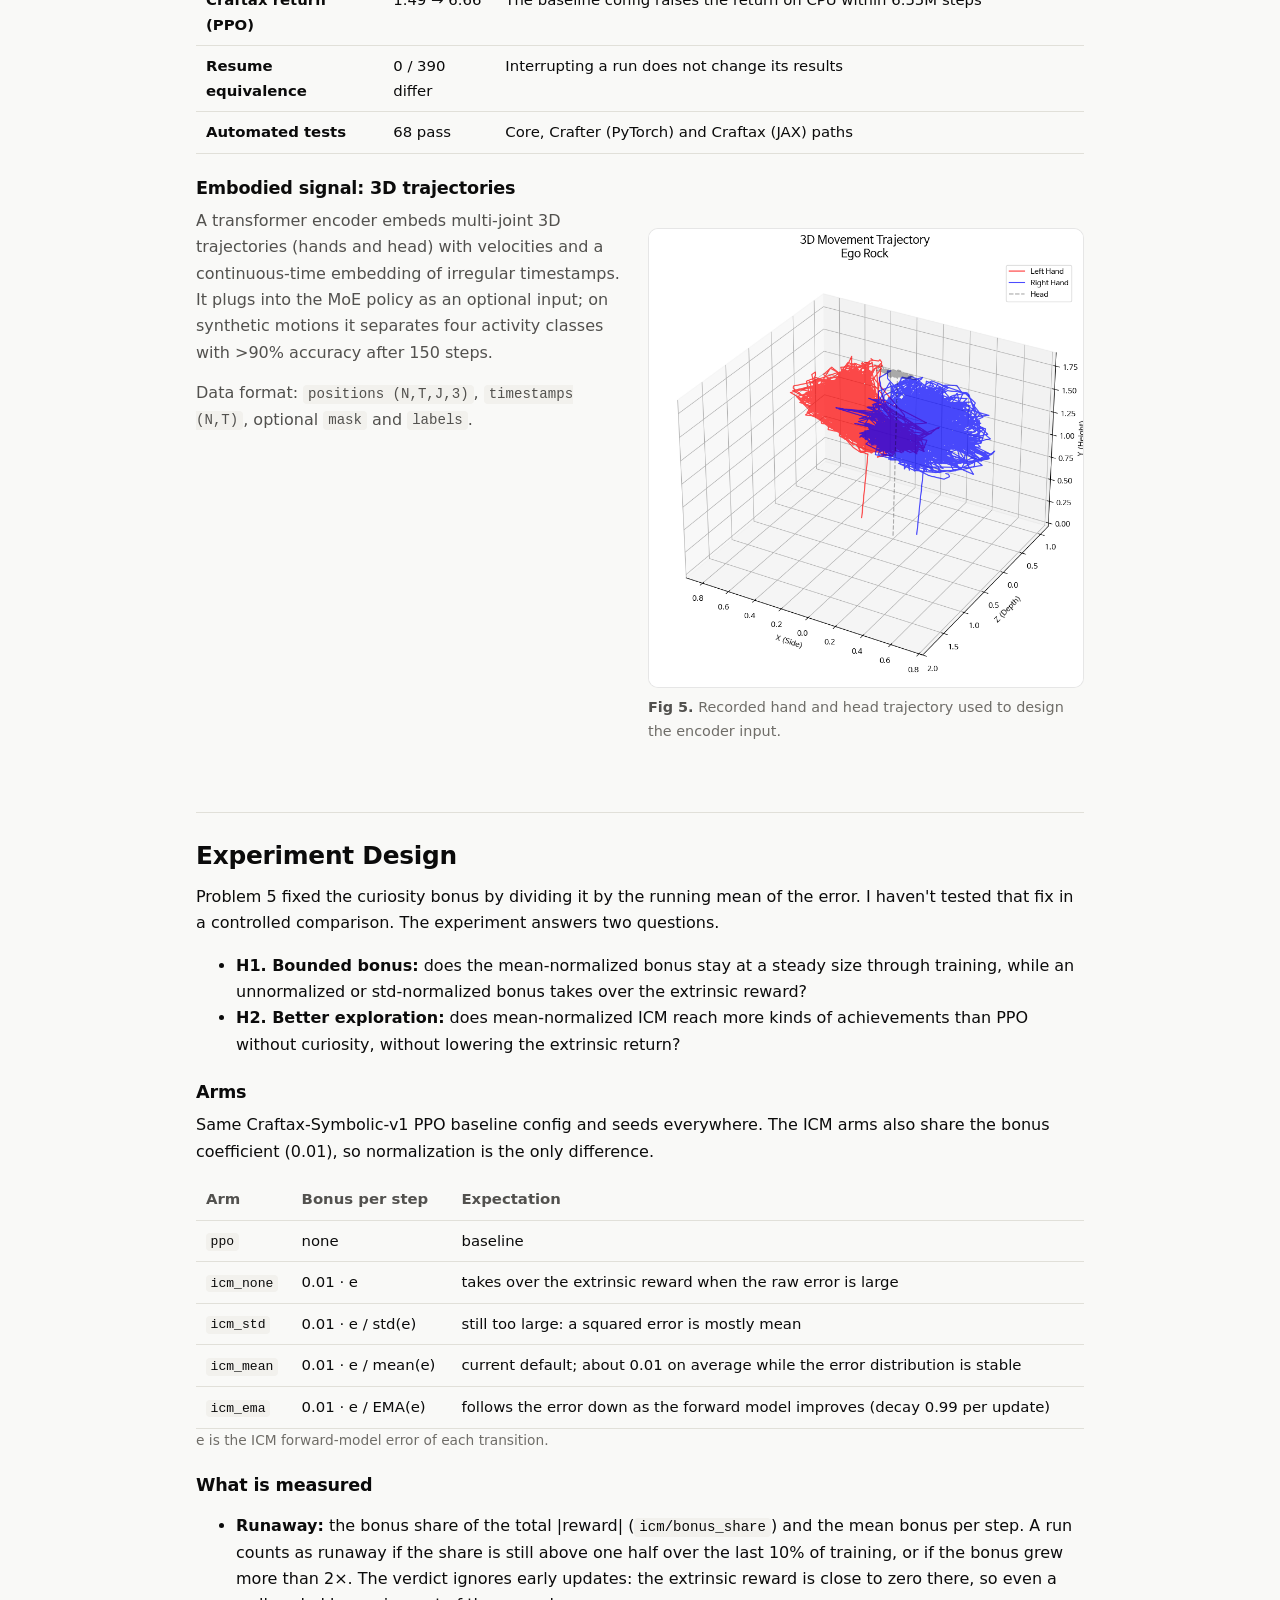
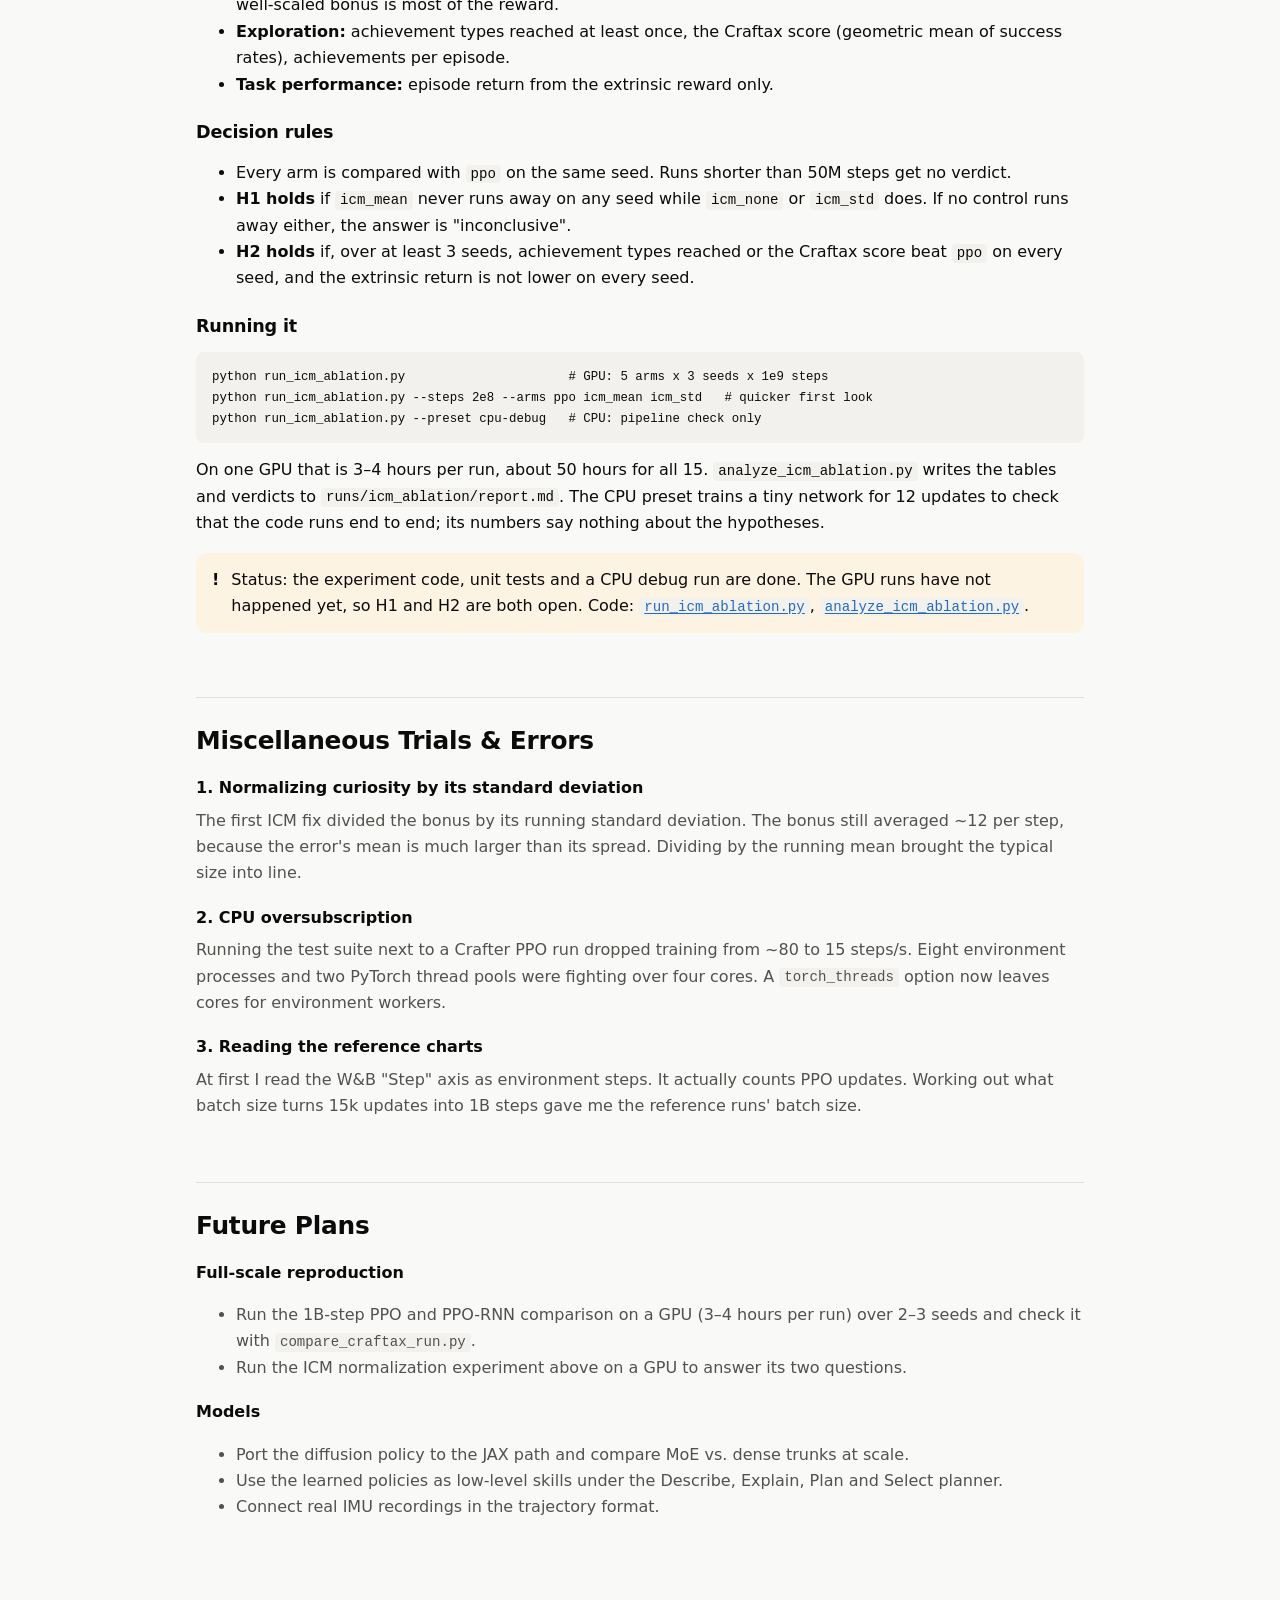
==== commit b9d33505: "Apply the technical-writing checklist to the site text - Concrete values instead of vague phrases: r" ====
--- a/docs/index.html
+++ b/docs/index.html
@@ -41,13 +41,13 @@
 <main class="wrap">
   <figure>
     <img src="images/achievements_make_iron.png" alt="Achievement success rates for make_iron_sword, make_iron_pickaxe and make_iron_armour over 15k PPO updates on Craftax-Symbolic-v1" width="906" height="234">
-    <figcaption><span class="fig-num">Fig 1.</span> Reference runs on Craftax-Symbolic-v1 (1B environment steps on one GPU). Iron tools appear only late in training. The x-axis counts PPO updates of 1024 envs × 64 steps.</figcaption>
+    <figcaption><span class="fig-num">Fig 1.</span> Reference runs on Craftax-Symbolic-v1 (1B environment steps on one GPU). Iron tools appear only late in training. The x-axis counts PPO (Proximal Policy Optimization) updates; each update uses 1024 environments × 64 steps.</figcaption>
   </figure>
 
   <section id="overview">
     <h2>Overview</h2>
-    <p>The starting point was a repository that described a diffusion, mixture-of-experts, vision-language agent for Minecraft-like worlds. Its environment returned random pixels and ignored every action. I rebuilt it as three pipelines, each with tests: an <b>LLM planner in the Describe, Explain, Plan and Select style</b> on a symbolic tech tree, <b>MoE and diffusion policies</b> on Crafter pixels in PyTorch, and a <b>pure-JAX Craftax trainer</b> built to reproduce 1B-step reference runs.</p>
-    <p>What this page claims is modest. On a 4-core CPU all three pipelines learn, give the same result for the same seed, and pick up bit-for-bit after an interruption. Whether the reference end-of-training numbers are matched is untested: it needs a 1e9-step GPU run (one command here), and the reference runs' own hyper-parameters are unknown.</p>
+    <p>The starting point was a repository that described a diffusion, mixture-of-experts (MoE), vision-language agent for Minecraft-like worlds. Its environment returned random pixels and ignored every action. I rebuilt it as three pipelines, each with tests: an <b>LLM (large language model) planner in the Describe, Explain, Plan and Select style</b> on a symbolic tech tree, <b>MoE and diffusion policies</b> on Crafter pixels in PyTorch, and a <b>pure-JAX Craftax trainer</b> built to reproduce 1B-step reference runs.</p>
+    <p>On a 4-core CPU I verified three things: all three pipelines learn, the same seed gives the same result, and an interrupted run continues bit-for-bit. I have not checked whether the reference end-of-training numbers are matched. That needs a 1B-step GPU run (one command), and I couldn't get the reference runs' hyper-parameters.</p>
     <p>The audit, environments, agents, training infrastructure, 68 automated tests and this page all live in one repository.</p>
 
     <details class="toggle" id="abbreviations"><summary>Abbreviations on this page (21)</summary>
@@ -70,9 +70,9 @@
         <span class="chip">Planning</span>
         <h3>Quantity-aware Describe, Explain, Plan and Select loop</h3>
         <div class="k">Measured result</div>
-        <p>Give the controller a plan that skips steps. If it only executes the chosen sub-goal, it uses up the <b>5-replan budget</b> and fails; if it gathers prerequisites itself, the same plan succeeds. Comparing the two separates plan quality from control quality.</p>
+        <p>Give the controller a plan that skips steps. If it only executes the chosen subgoal, it uses up the <b>5-replan budget</b> and fails; if it gathers prerequisites itself, the same plan succeeds. Comparing the two separates plan quality from control quality.</p>
         <div class="k">What I learned</div>
-        <p class="learned">"Have planks" and "have three planks" are different states. A sub-goal should complete when the item is obtained, not when some of it is already in the inventory.</p>
+        <p class="learned">"Have planks" and "have three planks" are different states. A subgoal should complete when the item is obtained, not when some of it is already in the inventory.</p>
       </div>
       <div class="kr">
         <span class="chip">Algorithm</span>
@@ -84,7 +84,7 @@
       </div>
       <div class="kr">
         <span class="chip">Training method</span>
-        <h3>Diffusion behaviour cloning</h3>
+        <h3>Diffusion behavior cloning (BC)</h3>
         <div class="k">Measured result</div>
         <p>A diffusion policy cloned from PPO demonstrations reached a score of <b>3.56</b> and return 3.55 (teacher 3.60). Switching to clean-sample prediction gave <b>40/40</b> exact action-chunk matches on the conditioning test.</p>
         <div class="k">What I learned</div>
@@ -94,9 +94,9 @@
         <span class="chip">Infrastructure</span>
         <h3>Craftax in JAX</h3>
         <div class="k">Measured result</div>
-        <p>Environment and PPO are jitted together with optimistic resets: about <b>1,200 steps/s</b> on 4 CPU cores (reference GPU runs: 50k–95k). PPO return rose from 1.49 to <b>6.66</b> in 6.55M steps with the baseline config.</p>
+        <p>Environment and PPO are jitted together with optimiztic resets: about <b>1,200 steps/s</b> on 4 CPU cores (reference GPU runs: 50k–95k). PPO return rose from 1.49 to <b>6.66</b> in 6.55M steps with the baseline config.</p>
         <div class="k">What I learned</div>
-        <p class="learned">Most of a Craftax step is spent generating worlds, so finished environments should share a small pool of new worlds instead of each building its own.</p>
+        <p class="learned">Most of a Craftax step is spent generating worlds. So each step generates only 64 new worlds, and the finished environments among the 1024 share them.</p>
       </div>
       <div class="kr">
         <span class="chip">Empirical analysis</span>
@@ -231,7 +231,7 @@
       <table>
         <thead><tr><th>Parameter</th><th class="num">Value</th><th>Note</th></tr></thead>
         <tbody>
-          <tr><td>Parallel environments × rollout</td><td class="num">1024 × 64</td><td>65,536 steps per update; 15,258 updates = 1e9 steps</td></tr>
+          <tr><td>Parallel environments × rollout</td><td class="num">1024 × 64</td><td>65,536 steps per update; 15,258 updates = 1B steps</td></tr>
           <tr><td>Learning rate (annealed)</td><td class="num">2e-4</td><td>Adam, gradient clip 1.0</td></tr>
           <tr><td>γ / GAE λ</td><td class="num">0.99 / 0.8</td><td></td></tr>
           <tr><td>Epochs × minibatches</td><td class="num">4 × 8</td><td>PPO-RNN minibatches whole sequences by environment</td></tr>
@@ -254,7 +254,7 @@
     <h2>Key Features</h2>
 
     <h3>1. Tech-tree environment and Describe, Explain, Plan and Select loop</h3>
-    <p>The planner proposes a plan, a parser turns it into sub-goals (<code>Mine cobblestone x6</code>), a selector picks the next one, and the controller acts. Repeated failures, or a sub-goal that takes too long, trigger a replan that includes the inventory and the error message. Every rule lives in one pure function, so the environment, the controller's prerequisite search and the rule-based planner all share it.</p>
+    <p>The planner proposes a plan, a parser turns it into subgoals (<code>Mine cobblestone x6</code>), a selector picks the next one, and the controller acts. Three failures in a row, or more than 50 steps on one subgoal, trigger a replan that includes the inventory and the error message (up to 5 replans). Every rule lives in one pure function, so the environment, the controller's prerequisite search and the rule-based planner all share it.</p>
     <div class="code-title">diffu_moe_vlm/core.py</div>
 <pre><code>def apply_action(inventory, verb, item):
     if obtain_method(item) != verb:
@@ -273,7 +273,7 @@
     return new_inv, True, ""</code></pre>
 
     <h3>2. Mixture-of-experts trunk</h3>
-    <p>Top-k noisy gating routes each observation embedding to two of four MLP experts. A Switch-style load-balancing loss (1.0 when balanced, E when collapsed) keeps experts in use, and per-layer expert load is logged during training. <code>model.trunk=mlp</code> gives the dense ablation.</p>
+    <p>Top-k noisy gating routes each observation embedding to two of four MLP experts. A Switch-style load-balancing loss (1.0 when balanced, E when collapsed) keeps experts in use, and per-layer expert load is logged during training. <code>model.trunk=mlp</code> switches to a dense trunk for comparison.</p>
     <div class="code-title">diffu_moe_vlm/nn/moe.py</div>
 <pre><code>probs = logits.softmax(dim=-1)                          # (B, E)
 top_vals, top_idx = probs.topk(self.top_k, dim=-1)       # (B, k)
@@ -297,8 +297,8 @@
 return F.mse_loss(pred, x0 if self.prediction_type == "sample" else noise)</code></pre>
 
     <h3>4. Craftax trainer in JAX</h3>
-    <p>Environment stepping, GAE and PPO updates run inside <code>jax.lax.scan</code> under one <code>jit</code>. Finished environments draw from a small pool of freshly generated worlds instead of generating one each. Training advances in checkpointed chunks that save the full state (parameters, optimizer, environment states, RNG), so a re-run continues exactly where it stopped.</p>
-    <div class="code-title">diffu_moe_vlm/jax_rl/wrappers.py — optimistic resets</div>
+    <p>Environment stepping, GAE and PPO updates run inside <code>jax.lax.scan</code> under one <code>jit</code>. Finished environments take one of the 64 new worlds generated that step instead of generating their own. Training runs in chunks of 50 updates (default), and each chunk ends by saving the full state (parameters, optimizer, environment states, RNG), so a re-run continues exactly where it stopped.</p>
+    <div class="code-title">diffu_moe_vlm/jax_rl/wrappers.py — optimiztic resets</div>
 <pre><code>obs_re, state_re = jax.vmap(self._env.reset_env, in_axes=(0, None))(
     jax.random.split(key_reset, self.num_resets), params)   # num_envs / 16 worlds
 rank = jnp.cumsum(done) - 1                                  # distinct worlds for done envs
@@ -321,7 +321,7 @@
       <div class="step"><div class="lbl">Symptom</div><div><p>Every benchmark task ended at step 999 with <code>success: false</code>, and the benchmark crashed after the first task.</p></div></div>
       <div class="step"><div class="lbl">Cause</div><div><p>The environment returned <code>np.random.randint</code> pixels and its action handler was a <code>pass</code>, so the inventory never changed. On top of that, the fallback planner matched <code>wooden_slab</code> inside its own prompt template and returned the slab plan for every task, plan text was split on a literal backslash-n, and the logger called an attribute that did not exist.</p></div></div>
       <div class="step"><div class="lbl">Goal</div><div><p>Before adding any learning, a world where success is possible and can be measured.</p></div></div>
-      <div class="step"><div class="lbl">Solution</div><div><ul><li>Symbolic tech-tree environment with Gymnasium API, enforced tools and ingredients.</li><li>Quantity-aware rule-based planner; event-based sub-goal completion; replanning with inventory and error context.</li><li>Fixes to config keys, parsing, logging and data loading; package layout and tests.</li></ul></div></div>
+      <div class="step"><div class="lbl">Solution</div><div><ul><li>Symbolic tech-tree environment with Gymnasium API, enforced tools and ingredients.</li><li>Quantity-aware rule-based planner; a subgoal completes when its item is obtained; replanning with inventory and error context.</li><li>Fixes to config keys, parsing, logging and data loading; package layout and tests.</li></ul></div></div>
       <div class="step result"><div class="lbl">Result</div><div><p>0/6 → 6/6 default tasks; 6/6 with 30% random action failures; 34 unit tests on the planner path.</p></div></div>
     </div>
 
@@ -331,33 +331,33 @@
       <div class="step"><div class="lbl">Cause</div><div><p>With epsilon-prediction, the loss at high noise levels barely depends on recovering the clean one-hot chunk, so the sampler's early, decisive steps were barely conditioned.</p></div></div>
       <div class="step"><div class="lbl">Goal</div><div><p>Observation-dependent action chunks for both full DDPM and strided DDIM sampling.</p></div></div>
       <div class="step"><div class="lbl">Solution</div><div><p>Predict the clean sample (x<sub>0</sub>) and derive the noise from it during sampling; keep epsilon-prediction as an option.</p></div></div>
-      <div class="step result"><div class="lbl">Result</div><div><p>40/40 exact matches after 400 training steps on the conditioning test (correct from step 100); diffusion BC on Crafter scores 3.56 against the 4.63 PPO teacher.</p></div></div>
+      <div class="step result"><div class="lbl">Result</div><div><p>40/40 exact matches after 400 training steps on the conditioning test (correct from step 100); diffusion BC on Crafter scores 3.56 against 4.63 for the PPO teacher.</p></div></div>
     </div>
 
     <div class="problem">
       <h3>Problem 3: Results far below the reference charts</h3>
       <div class="step"><div class="lbl">Symptom</div><div><p>The Crafter PPO run had 0% EAT_PLANT and no iron tools, while the reference charts showed iron swords and diamonds.</p></div></div>
-      <div class="step"><div class="lbl">Cause</div><div><p>The reference runs are Craftax-Symbolic (symbolic observations, ~65 achievements) at 1e9 steps and 50k–95k steps/s on a GPU, and their x-axis counts PPO updates: 1e9 / (1024 × 64) ≈ 15,258. The local run was Crafter pixels at 1e5 steps, a different environment with 10,000× less data.</p></div></div>
+      <div class="step"><div class="lbl">Cause</div><div><p>The reference runs are Craftax-Symbolic (symbolic observations, ~65 achievements), trained for 1B steps at 50k–95k steps/s on a GPU. Their x-axis counts PPO updates: 1B / (1024 × 64) ≈ 15,258. The local run was Crafter pixels for 100k steps: a different environment and 10,000× less data.</p></div></div>
       <div class="step"><div class="lbl">Goal</div><div><p>Run the same environment and budget as the reference, with the published Craftax baseline settings, and compare the results with the reference curves.</p></div></div>
       <div class="step"><div class="lbl">Solution</div><div><p>Pure-JAX PPO / PPO-RNN on Craftax with the baseline configuration, plus <code>compare_craftax_run.py</code> and a reference file with 70 end-of-training ranges read off the charts.</p></div></div>
-      <div class="step result"><div class="lbl">Result</div><div><p>On CPU, the order in which early achievements are learned looks like the start of the reference curves (basic achievements first, then wood and stone tools). I compared them by eye, with one seed and 0.7% of the training budget, so this does not count as reproducing the reference. The 1e9-step run hasn't been done. It takes one command to start on a GPU; whether it reaches the reference numbers is unknown.</p></div></div>
+      <div class="step result"><div class="lbl">Result</div><div><p>On CPU, the order in which early achievements are learned looks like the start of the reference curves (basic achievements first, then wood and stone tools). I compared them by eye, with one seed and 0.7% of the training budget, so this does not count as reproducing the reference. The 1B-step run hasn't been done. It takes one command to start on a GPU; whether it reaches the reference numbers is unknown.</p></div></div>
     </div>
 
     <div class="problem">
       <h3>Problem 4: Runs dying mid-training</h3>
-      <div class="step"><div class="lbl">Symptom</div><div><p>A 100-update CPU run was stopped by a session time limit at update ~32; 8 of the 10 reference runs also ended in a failed state.</p></div></div>
+      <div class="step"><div class="lbl">Symptom</div><div><p>A session time limit stopped a 100-update CPU run at about update 32. 8 of the 10 reference runs also ended in a failed state.</p></div></div>
       <div class="step"><div class="lbl">Cause</div><div><p>The whole training loop ran as one jitted scan with no state saved until the end.</p></div></div>
       <div class="step"><div class="lbl">Goal</div><div><p>An interrupted run, once resumed, gives exactly the same results as one that was never interrupted.</p></div></div>
-      <div class="step"><div class="lbl">Solution</div><div><p>Split training into jitted chunks of N updates and save the complete runner state after each one; re-running the same command restores it. <code>max_updates_per_run</code> stops deliberately for time-limited jobs.</p></div></div>
+      <div class="step"><div class="lbl">Solution</div><div><p>Split training into jitted chunks of N updates and save the complete runner state after each one. Re-running the same command restores it. For time-limited jobs, <code>max_updates_per_run</code> stops the run at a chosen point.</p></div></div>
       <div class="step result"><div class="lbl">Result</div><div><p>0 of 390 logged values differ between one uninterrupted scan and 5-update chunks resumed across processes; a unit test checks parameters are bit-identical.</p></div></div>
     </div>
 
     <div class="problem">
-      <h3>Problem 5: Curiosity reward (ICM, Intrinsic Curiosity Module) swamped the task</h3>
+      <h3>Problem 5: Curiosity bonus (ICM, Intrinsic Curiosity Module) swamped the task</h3>
       <div class="step"><div class="lbl">Symptom</div><div><p>In the reference ICM run, the intrinsic reward climbed to ~7.5 per step while the extrinsic reward stayed near 0, and even PLACE_TABLE dropped to 0%.</p></div></div>
-      <div class="step"><div class="lbl">Cause</div><div><p>The raw forward-model error was added straight onto a sparse task reward, and the agent ended up chasing novelty alone.</p></div></div>
-      <div class="step"><div class="lbl">Goal</div><div><p>An exploration bonus with a fixed average size, small next to the task reward.</p></div></div>
-      <div class="step"><div class="lbl">Solution</div><div><p>Divide the error by its running mean (the mean of all errors seen so far) and scale by 0.01. Dividing by the standard deviation was tried first and left the bonus at ~12 per step, because the error's mean is much larger than its spread.</p></div></div>
+      <div class="step"><div class="lbl">Cause</div><div><p>The raw forward-model error was added straight onto the sparse extrinsic (task) reward, and the agent ended up chasing novelty alone.</p></div></div>
+      <div class="step"><div class="lbl">Goal</div><div><p>An exploration bonus with a fixed average size, small next to the extrinsic reward.</p></div></div>
+      <div class="step"><div class="lbl">Solution</div><div><p>Divide the error by its running mean (the mean of all errors seen so far) and scale by 0.01. I first divided by the standard deviation, which left the bonus at ~12 per step, because the error's mean is much larger than its spread.</p></div></div>
       <div class="step result"><div class="lbl">Result</div><div><p>The first batch averages exactly 0.01 per step. Later batches average 0.01 × (current mean error / all-time mean error), so the bonus shrinks as the forward model improves and grows when the agent reaches poorly predicted states; a single step can be arbitrarily large. The normalization sets the usual size of the bonus and nothing more. Whether it prevents runaway and helps exploration has not been tested with a controlled run yet (see <a href="#experiment">Experiment Design</a>).</p></div></div>
     </div>
   </section>
@@ -366,7 +366,7 @@
     <h2>Empirical Analysis</h2>
     <div class="chart-card">
       <h3>Craftax-Symbolic-v1: episode return in the first millions of steps</h3>
-      <p class="sub">Baseline config (1024 envs × 64 steps, lr 2e-4), single seed, 4-core CPU. Reference runs reach ~26 (PPO) and ~37 (PPO-RNN) at 1e9 steps.</p>
+      <p class="sub">Baseline config (1024 envs × 64 steps, lr 2e-4), single seed, 4-core CPU. Reference runs reach ~26 (PPO) and ~37 (PPO-RNN) at 1B steps.</p>
       <div class="chart" id="chart-return"></div>
     </div>
     <div class="chart-card">
@@ -423,8 +423,8 @@
         <thead><tr><th>Metric</th><th>Value</th><th>Meaning</th></tr></thead>
         <tbody>
           <tr><td><b>Planner tasks</b></td><td>0/6 → 6/6</td><td>The environment and the Describe, Explain, Plan and Select loop work end to end</td></tr>
-          <tr><td><b>Crafter score</b></td><td>1.56 → 4.63</td><td>MoE PPO learns from pixels within 100k steps</td></tr>
-          <tr><td><b>Craftax return (PPO)</b></td><td>1.49 → 6.66</td><td>Baseline config learns on CPU in 6.55M steps</td></tr>
+          <tr><td><b>Crafter score</b></td><td>1.56 → 4.63</td><td>MoE PPO reaches about 3× random from pixels within 100k steps</td></tr>
+          <tr><td><b>Craftax return (PPO)</b></td><td>1.49 → 6.66</td><td>The baseline config raises the return on CPU within 6.55M steps</td></tr>
           <tr><td><b>Resume equivalence</b></td><td>0 / 390 differ</td><td>Interrupting a run does not change its results</td></tr>
           <tr><td><b>Automated tests</b></td><td>68 pass</td><td>Core, Crafter (PyTorch) and Craftax (JAX) paths</td></tr>
         </tbody>
@@ -446,9 +446,9 @@
 
   <section id="experiment">
     <h2>Experiment Design</h2>
-    <p>Problem 5 fixed the curiosity bonus by dividing it by the running mean of the error. I haven't run a controlled comparison yet, so two questions are still open.</p>
+    <p>Problem 5 fixed the curiosity bonus by dividing it by the running mean of the error. I haven't tested that fix in a controlled comparison. The experiment answers two questions.</p>
     <ul>
-      <li><b>H1. Bounded bonus:</b> does the mean-normalized bonus stay at a steady size through training, while an unnormalized or std-normalized bonus takes over the reward?</li>
+      <li><b>H1. Bounded bonus:</b> does the mean-normalized bonus stay at a steady size through training, while an unnormalized or std-normalized bonus takes over the extrinsic reward?</li>
       <li><b>H2. Better exploration:</b> does mean-normalized ICM reach more kinds of achievements than PPO without curiosity, without lowering the extrinsic return?</li>
     </ul>
     <h3>Arms</h3>
@@ -458,7 +458,7 @@
         <thead><tr><th>Arm</th><th>Bonus per step</th><th>Expectation</th></tr></thead>
         <tbody>
           <tr><td><code>ppo</code></td><td>none</td><td>baseline</td></tr>
-          <tr><td><code>icm_none</code></td><td>0.01 · e</td><td>takes over the reward when the raw error is large</td></tr>
+          <tr><td><code>icm_none</code></td><td>0.01 · e</td><td>takes over the extrinsic reward when the raw error is large</td></tr>
           <tr><td><code>icm_std</code></td><td>0.01 · e / std(e)</td><td>still too large: a squared error is mostly mean</td></tr>
           <tr><td><code>icm_mean</code></td><td>0.01 · e / mean(e)</td><td>current default; about 0.01 on average while the error distribution is stable</td></tr>
           <tr><td><code>icm_ema</code></td><td>0.01 · e / EMA(e)</td><td>follows the error down as the forward model improves (decay 0.99 per update)</td></tr>
@@ -468,13 +468,13 @@
     <p class="muted small">e is the ICM forward-model error of each transition.</p>
     <h3>What is measured</h3>
     <ul>
-      <li><b>Runaway:</b> the bonus share of the total |reward| (<code>icm/bonus_share</code>) and the mean bonus per step. A run counts as runaway if the share is still above one half over the last 10% of training, or if the bonus grew more than 2×. Early updates are left out: the extrinsic reward is close to zero there, so even a well-scaled bonus is most of the reward.</li>
+      <li><b>Runaway:</b> the bonus share of the total |reward| (<code>icm/bonus_share</code>) and the mean bonus per step. A run counts as runaway if the share is still above one half over the last 10% of training, or if the bonus grew more than 2×. The verdict ignores early updates: the extrinsic reward is close to zero there, so even a well-scaled bonus is most of the reward.</li>
       <li><b>Exploration:</b> achievement types reached at least once, the Craftax score (geometric mean of success rates), achievements per episode.</li>
       <li><b>Task performance:</b> episode return from the extrinsic reward only.</li>
     </ul>
     <h3>Decision rules</h3>
     <ul>
-      <li>Every arm is compared with <code>ppo</code> on the same seed. Runs shorter than 5·10⁷ steps get no verdict.</li>
+      <li>Every arm is compared with <code>ppo</code> on the same seed. Runs shorter than 50M steps get no verdict.</li>
       <li><b>H1 holds</b> if <code>icm_mean</code> never runs away on any seed while <code>icm_none</code> or <code>icm_std</code> does. If no control runs away either, the answer is "inconclusive".</li>
       <li><b>H2 holds</b> if, over at least 3 seeds, achievement types reached or the Craftax score beat <code>ppo</code> on every seed, and the extrinsic return is not lower on every seed.</li>
     </ul>
@@ -482,25 +482,25 @@
 <pre><code>python run_icm_ablation.py                      # GPU: 5 arms x 3 seeds x 1e9 steps
 python run_icm_ablation.py --steps 2e8 --arms ppo icm_mean icm_std   # quicker first look
 python run_icm_ablation.py --preset cpu-debug   # CPU: pipeline check only</code></pre>
-    <p>On one GPU that is 3–4 hours per run, about 50 hours for all 15. The tables and verdicts end up in <code>runs/icm_ablation/report.md</code>. The CPU preset trains a tiny network for 12 updates to check that the code runs end to end; its numbers say nothing about the hypotheses.</p>
+    <p>On one GPU that is 3–4 hours per run, about 50 hours for all 15. <code>analyze_icm_ablation.py</code> writes the tables and verdicts to <code>runs/icm_ablation/report.md</code>. The CPU preset trains a tiny network for 12 updates to check that the code runs end to end; its numbers say nothing about the hypotheses.</p>
     <div class="callout warn"><span class="icon">!</span><div>Status: the experiment code, unit tests and a CPU debug run are done. The GPU runs have not happened yet, so H1 and H2 are both open. Code: <a href="code.html#f=run_icm_ablation.py"><code>run_icm_ablation.py</code></a>, <a href="code.html#f=analyze_icm_ablation.py"><code>analyze_icm_ablation.py</code></a>.</div></div>
   </section>
 
   <section id="trials">
     <h2>Miscellaneous Trials &amp; Errors</h2>
-    <h4>1. Normalising curiosity by its standard deviation</h4>
+    <h4>1. Normalizing curiosity by its standard deviation</h4>
     <p class="ink-2">The first ICM fix divided the bonus by its running standard deviation. The bonus still averaged ~12 per step, because the error's mean is much larger than its spread. Dividing by the running mean brought the typical size into line.</p>
     <h4>2. CPU oversubscription</h4>
     <p class="ink-2">Running the test suite next to a Crafter PPO run dropped training from ~80 to 15 steps/s. Eight environment processes and two PyTorch thread pools were fighting over four cores. A <code>torch_threads</code> option now leaves cores for environment workers.</p>
     <h4>3. Reading the reference charts</h4>
-    <p class="ink-2">The first comparison read the W&amp;B "Step" axis as environment steps. It actually counts PPO updates. Working out what batch size turns 15k updates into 1e9 steps gave me the reference runs' batch size.</p>
+    <p class="ink-2">At first I read the W&amp;B "Step" axis as environment steps. It actually counts PPO updates. Working out what batch size turns 15k updates into 1B steps gave me the reference runs' batch size.</p>
   </section>
 
   <section id="future">
     <h2>Future Plans</h2>
     <h4>Full-scale reproduction</h4>
     <ul class="ink-2">
-      <li>Run the 1e9-step PPO and PPO-RNN comparison on a GPU (3–4 hours per run) over 2–3 seeds and check it with <code>compare_craftax_run.py</code>.</li>
+      <li>Run the 1B-step PPO and PPO-RNN comparison on a GPU (3–4 hours per run) over 2–3 seeds and check it with <code>compare_craftax_run.py</code>.</li>
       <li>Run the ICM normalization experiment above on a GPU to answer its two questions.</li>
     </ul>
     <h4>Models</h4>
